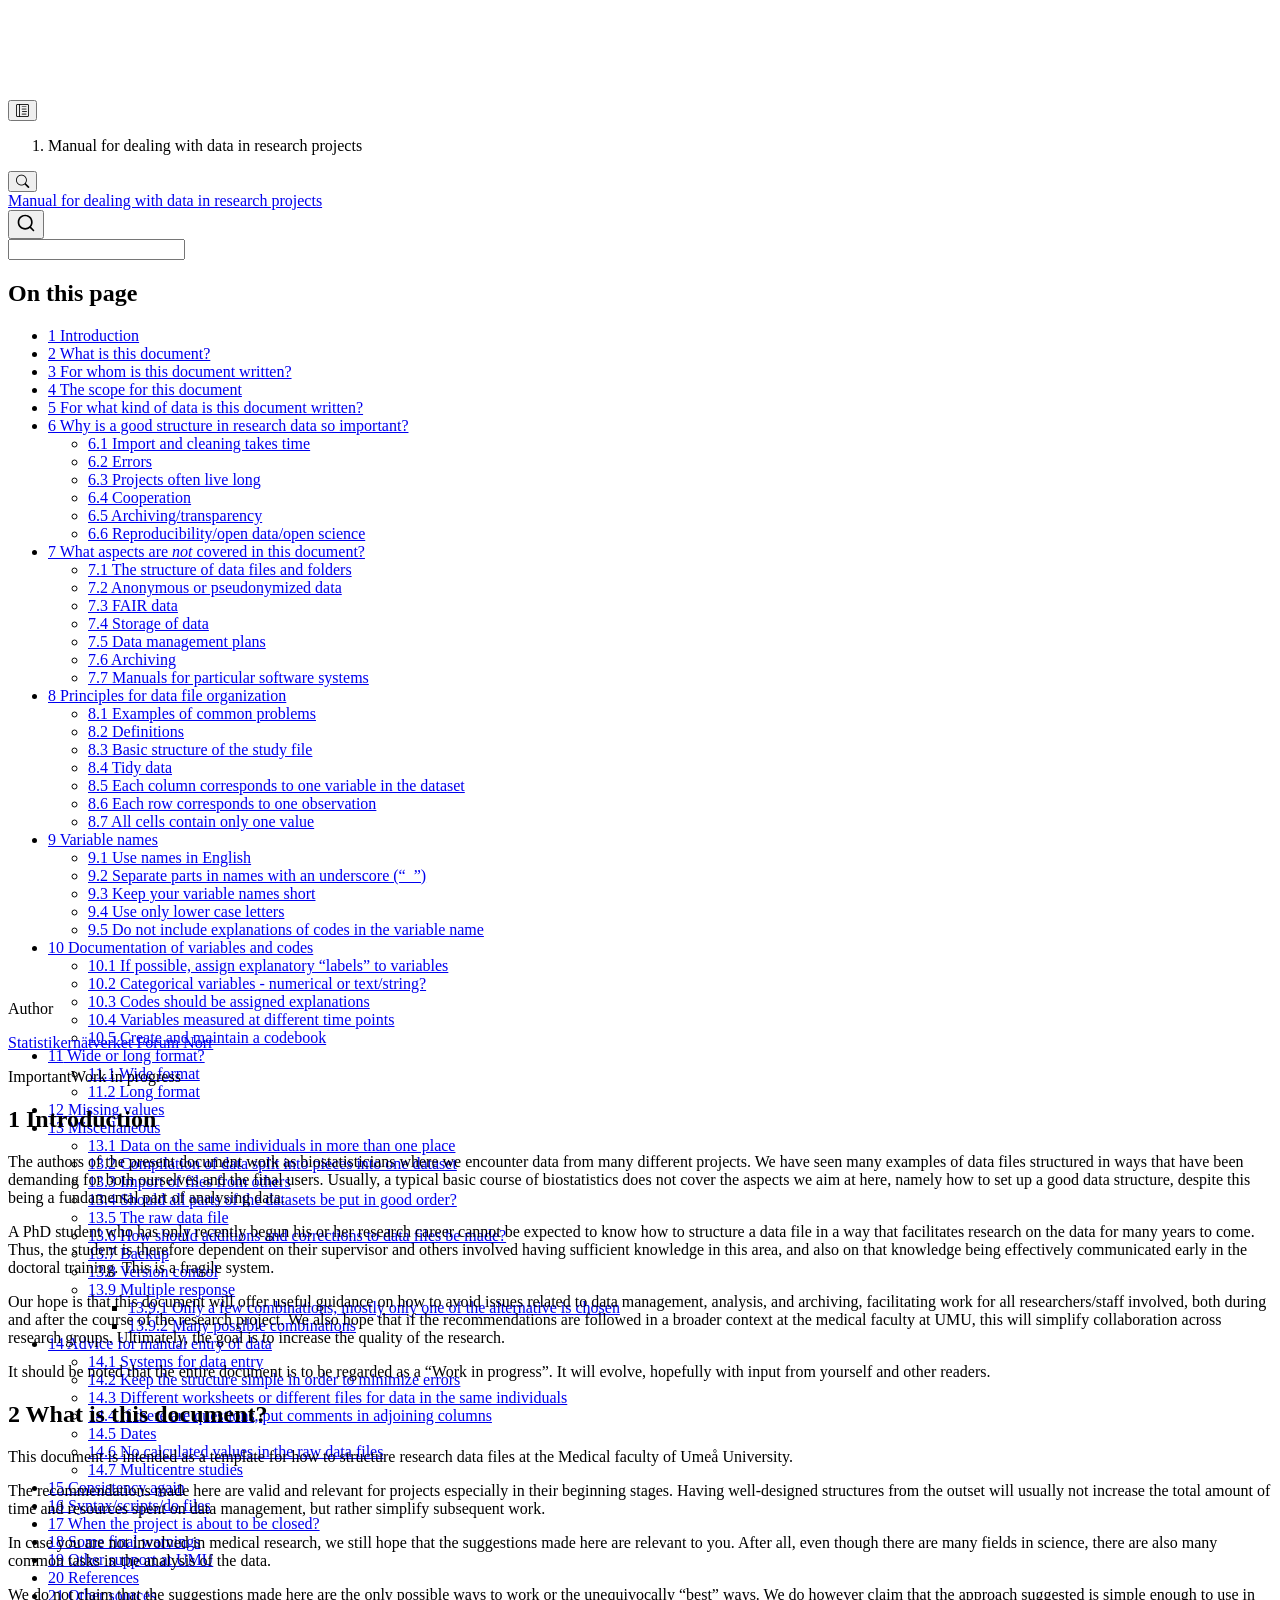
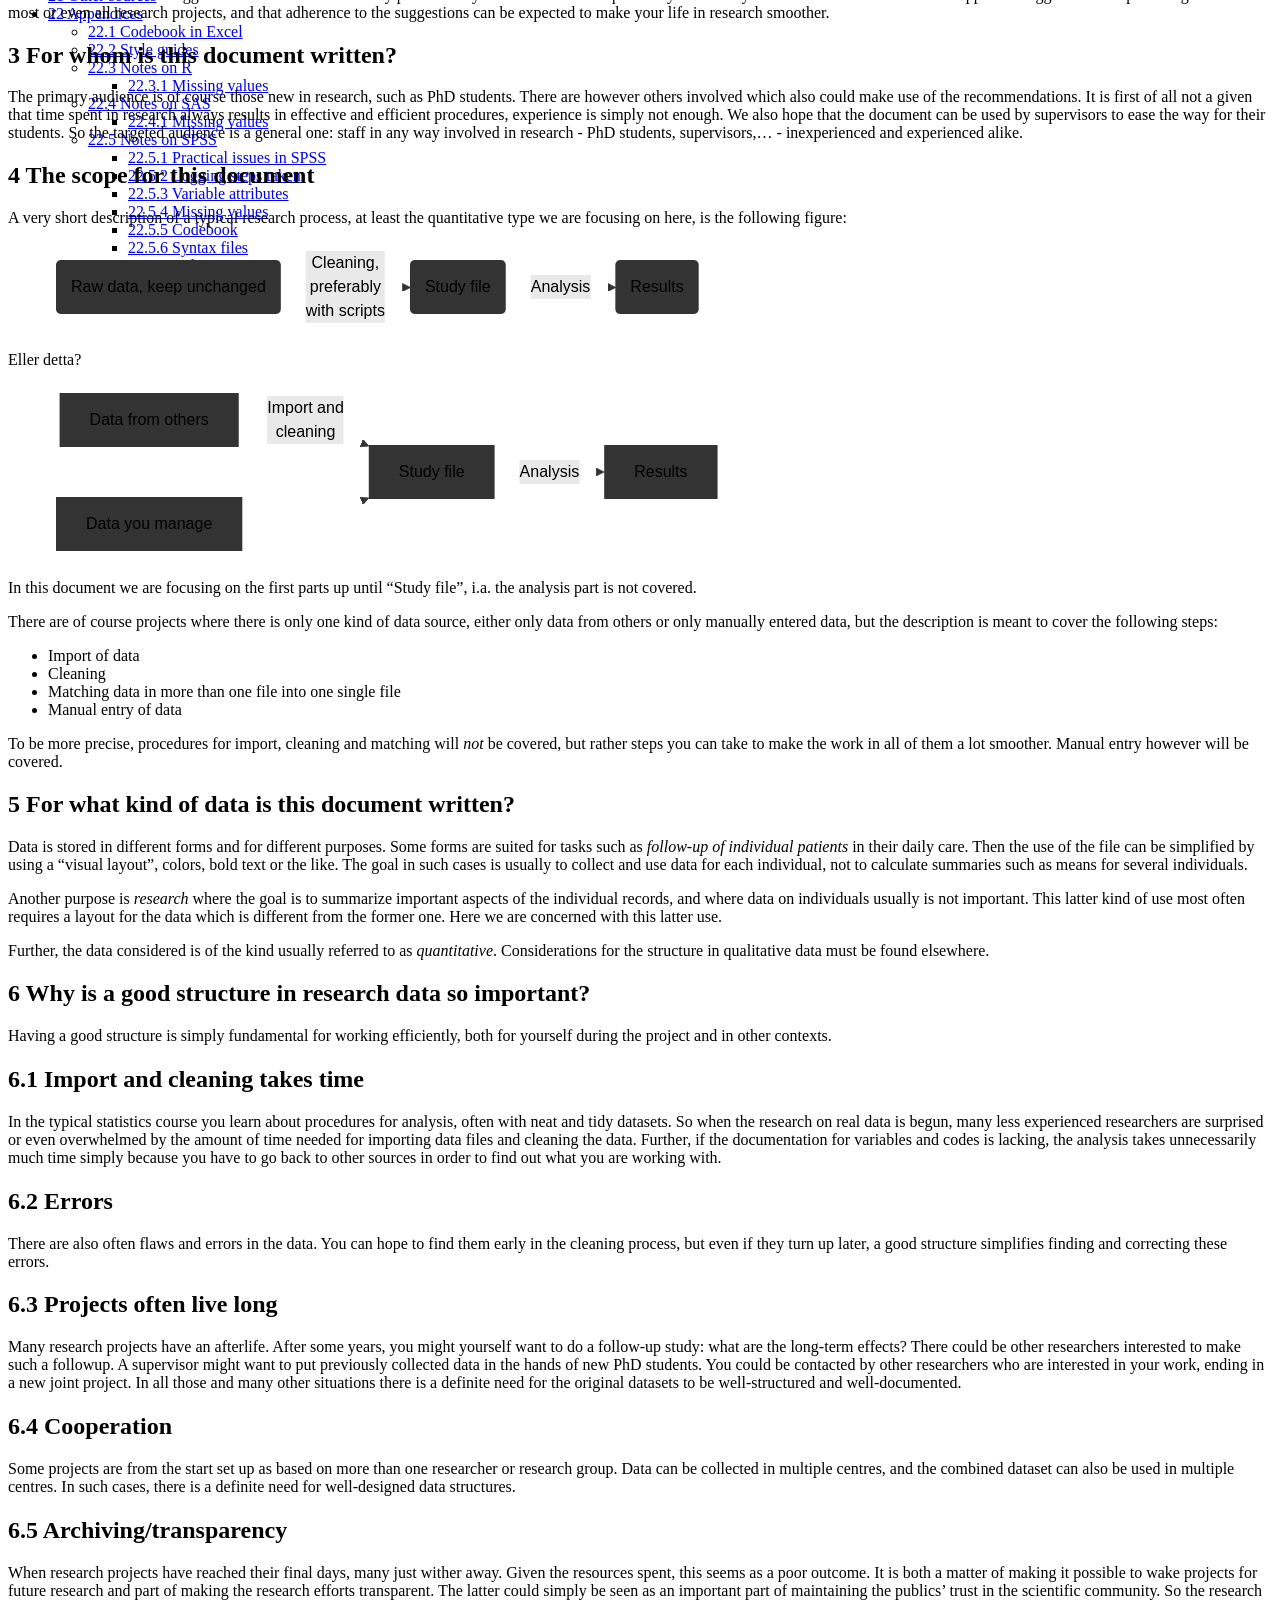
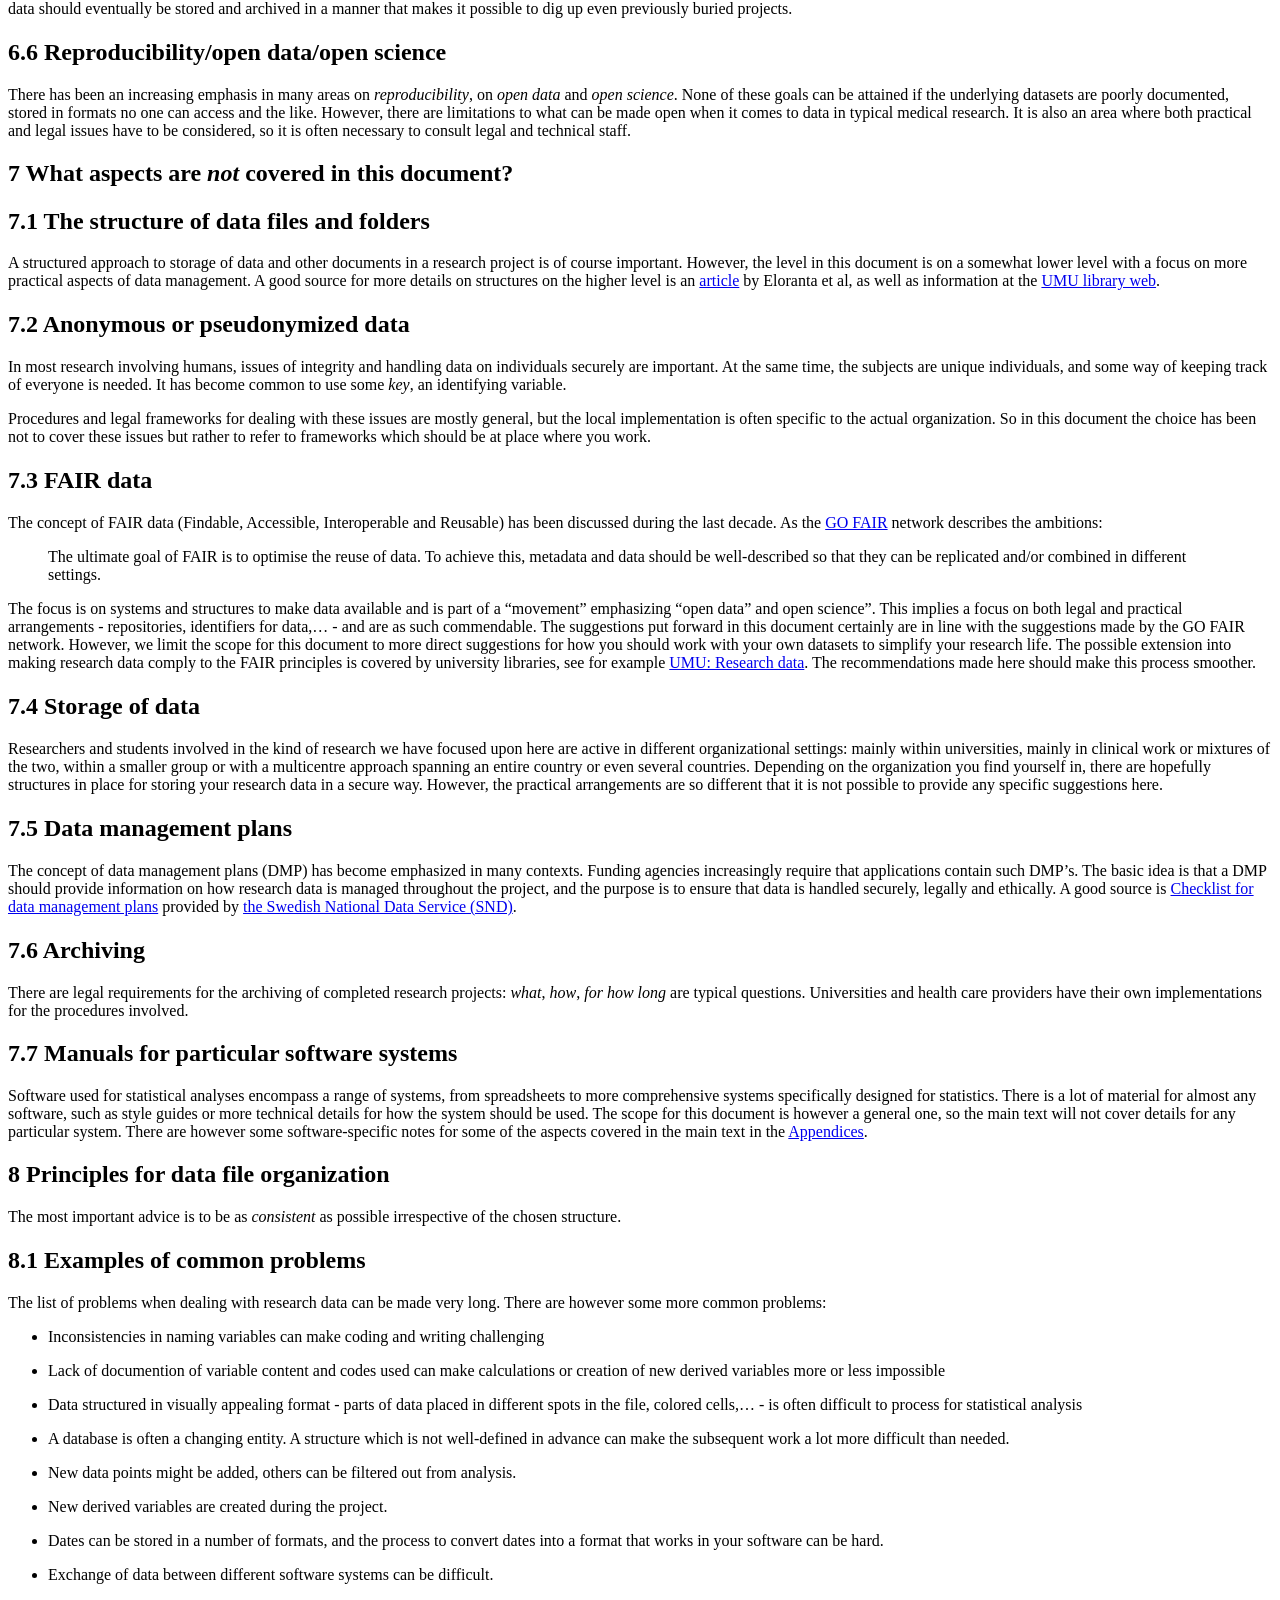
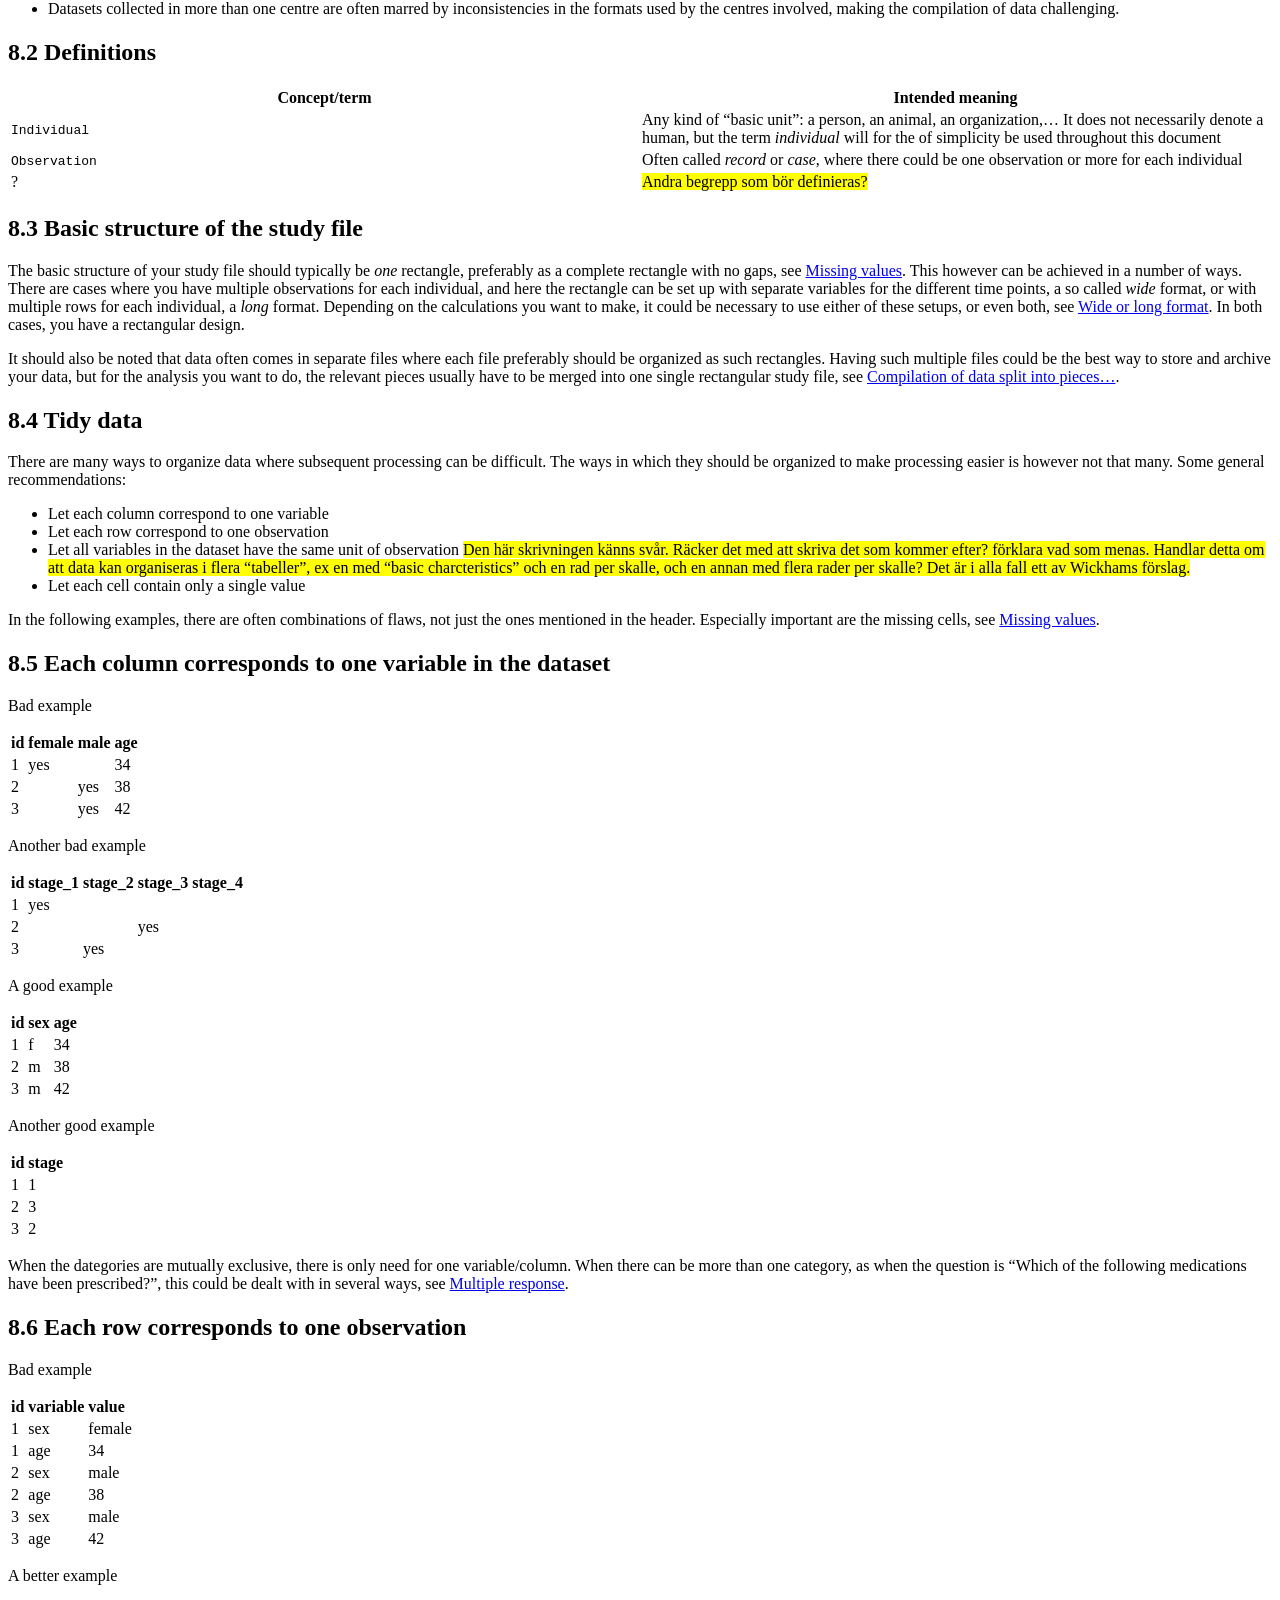
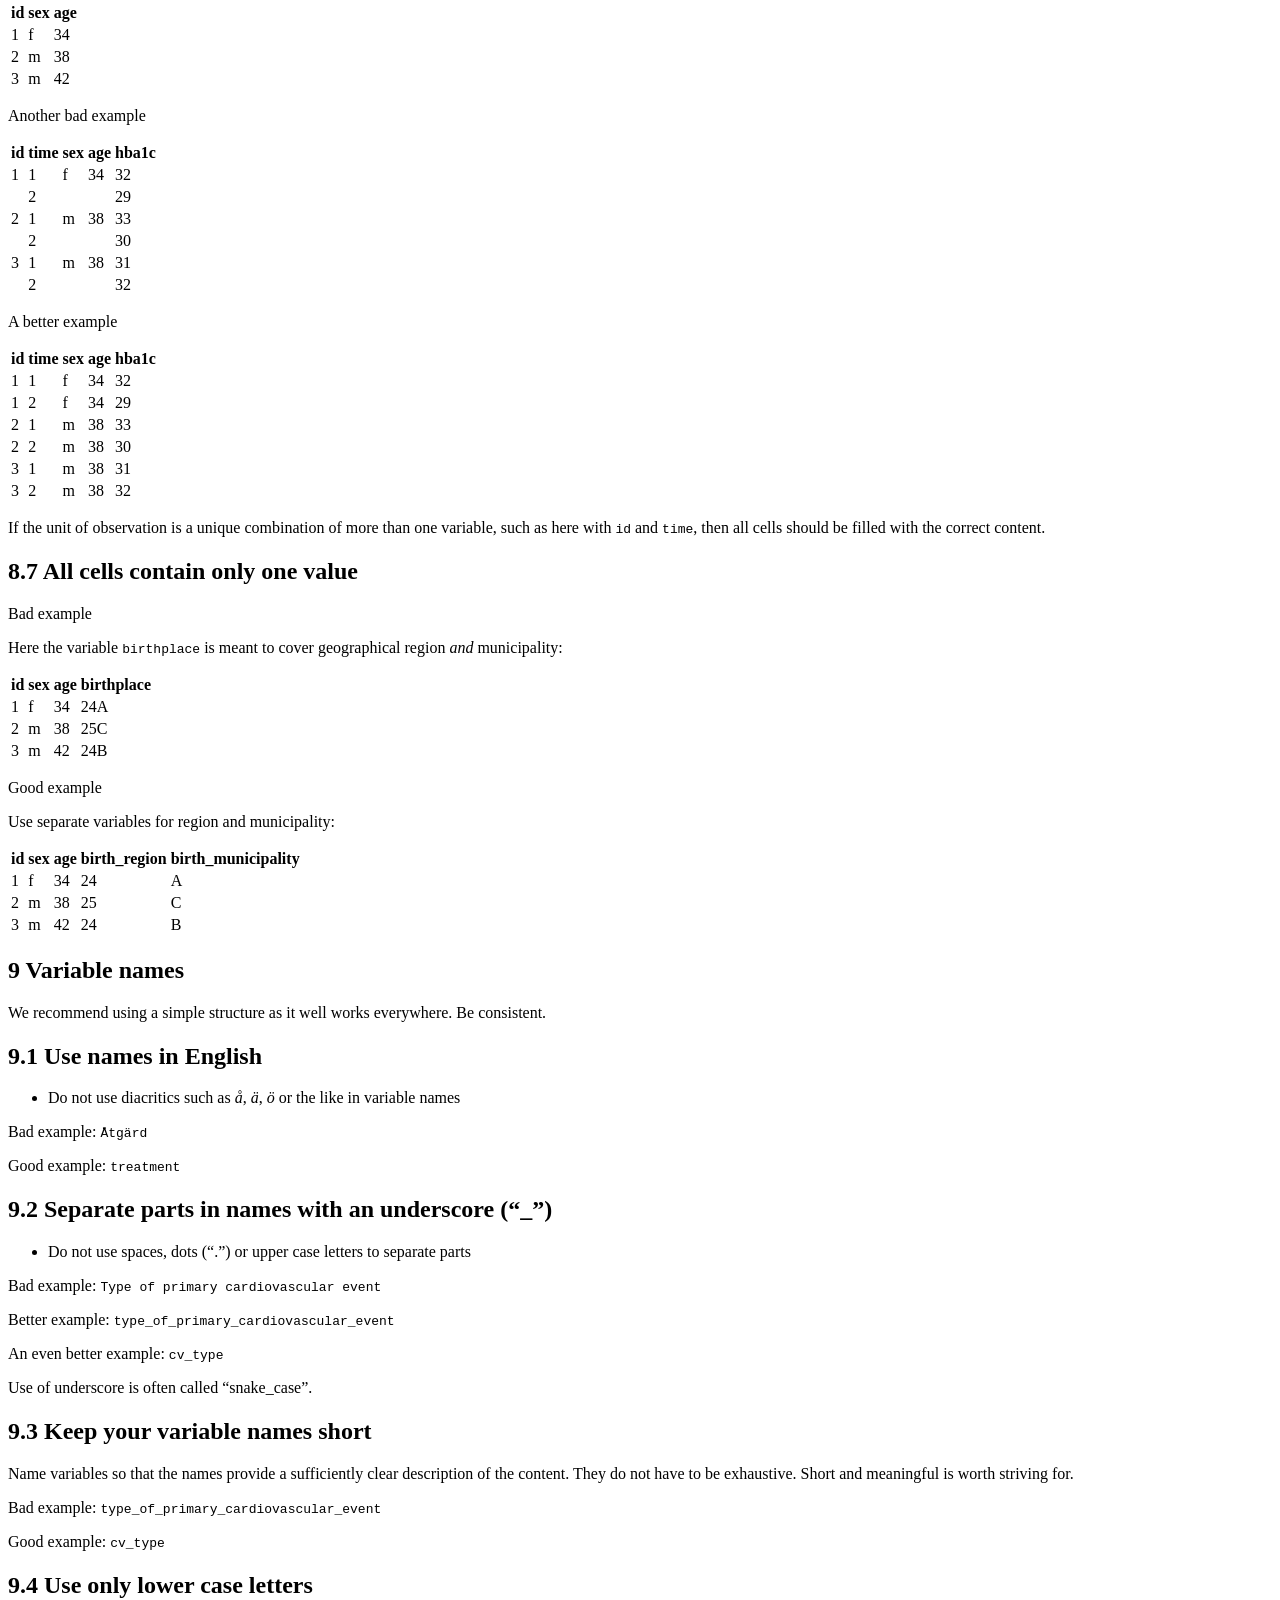
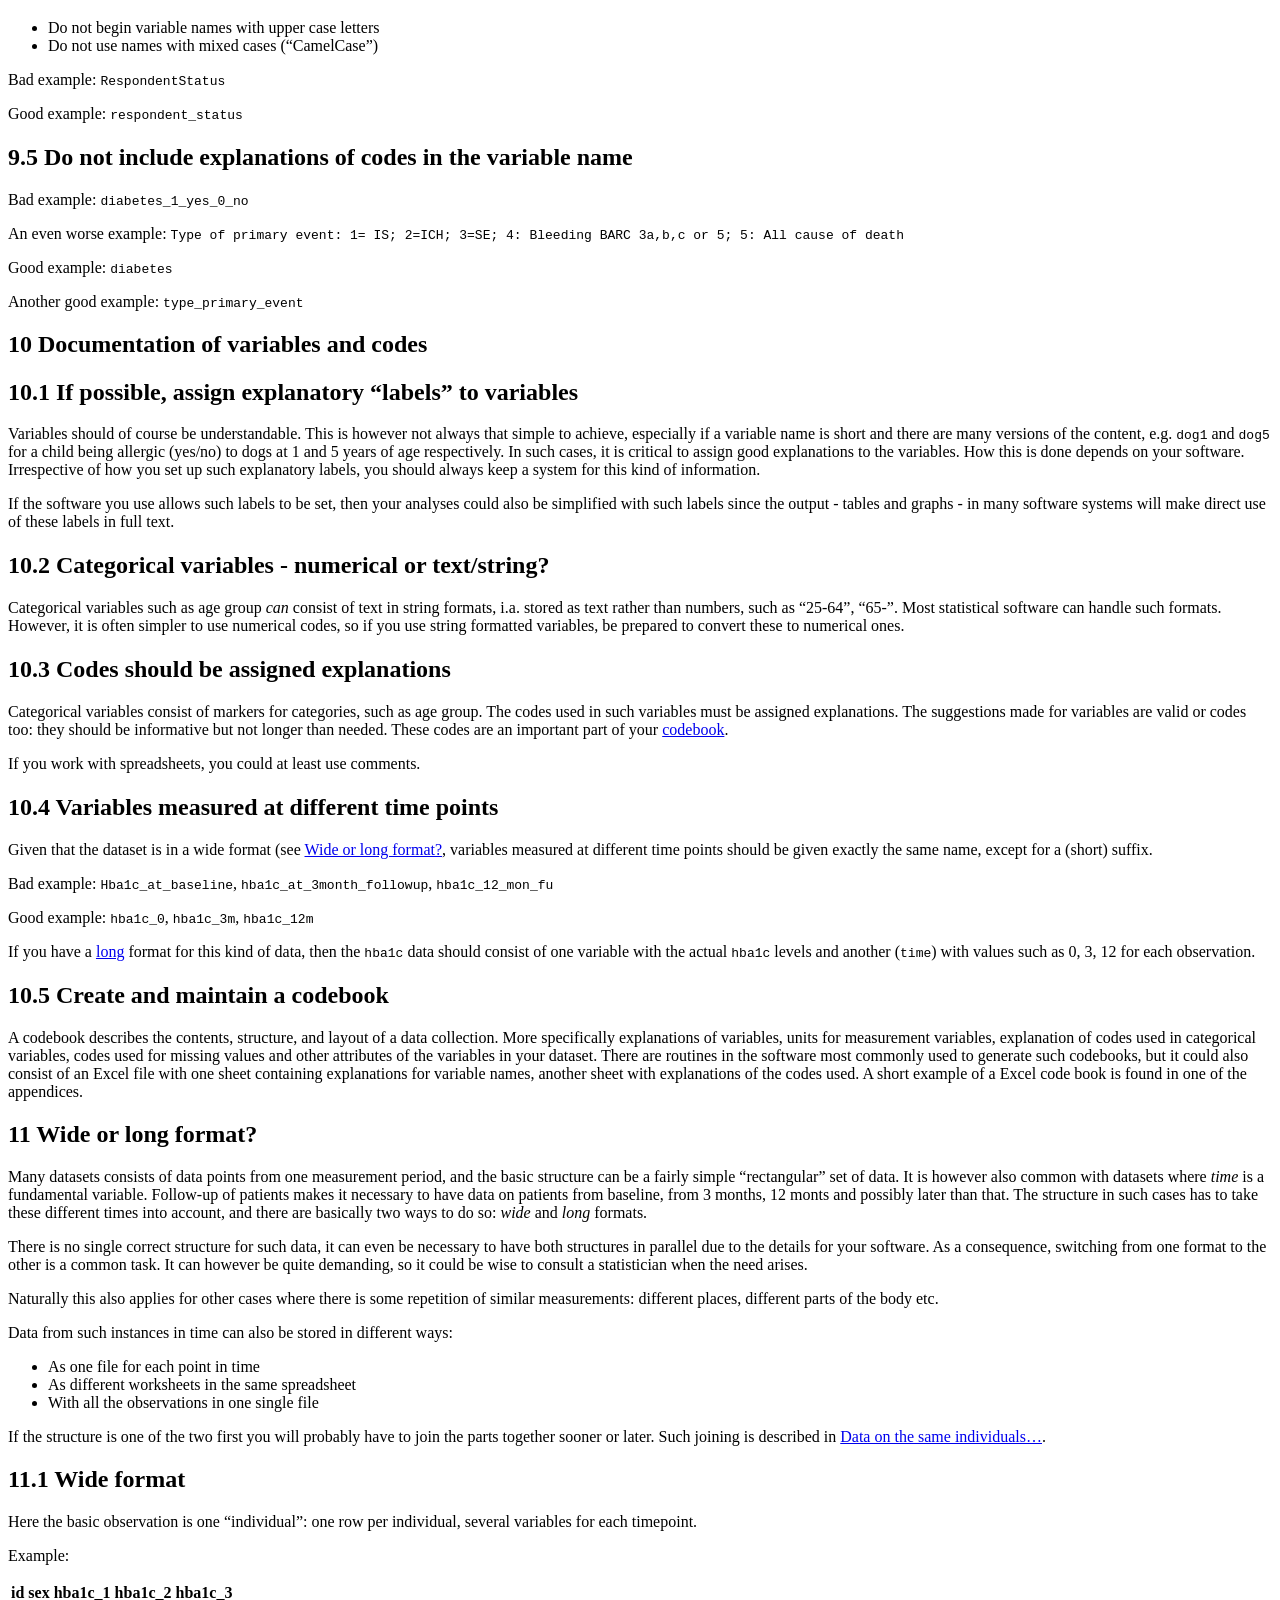
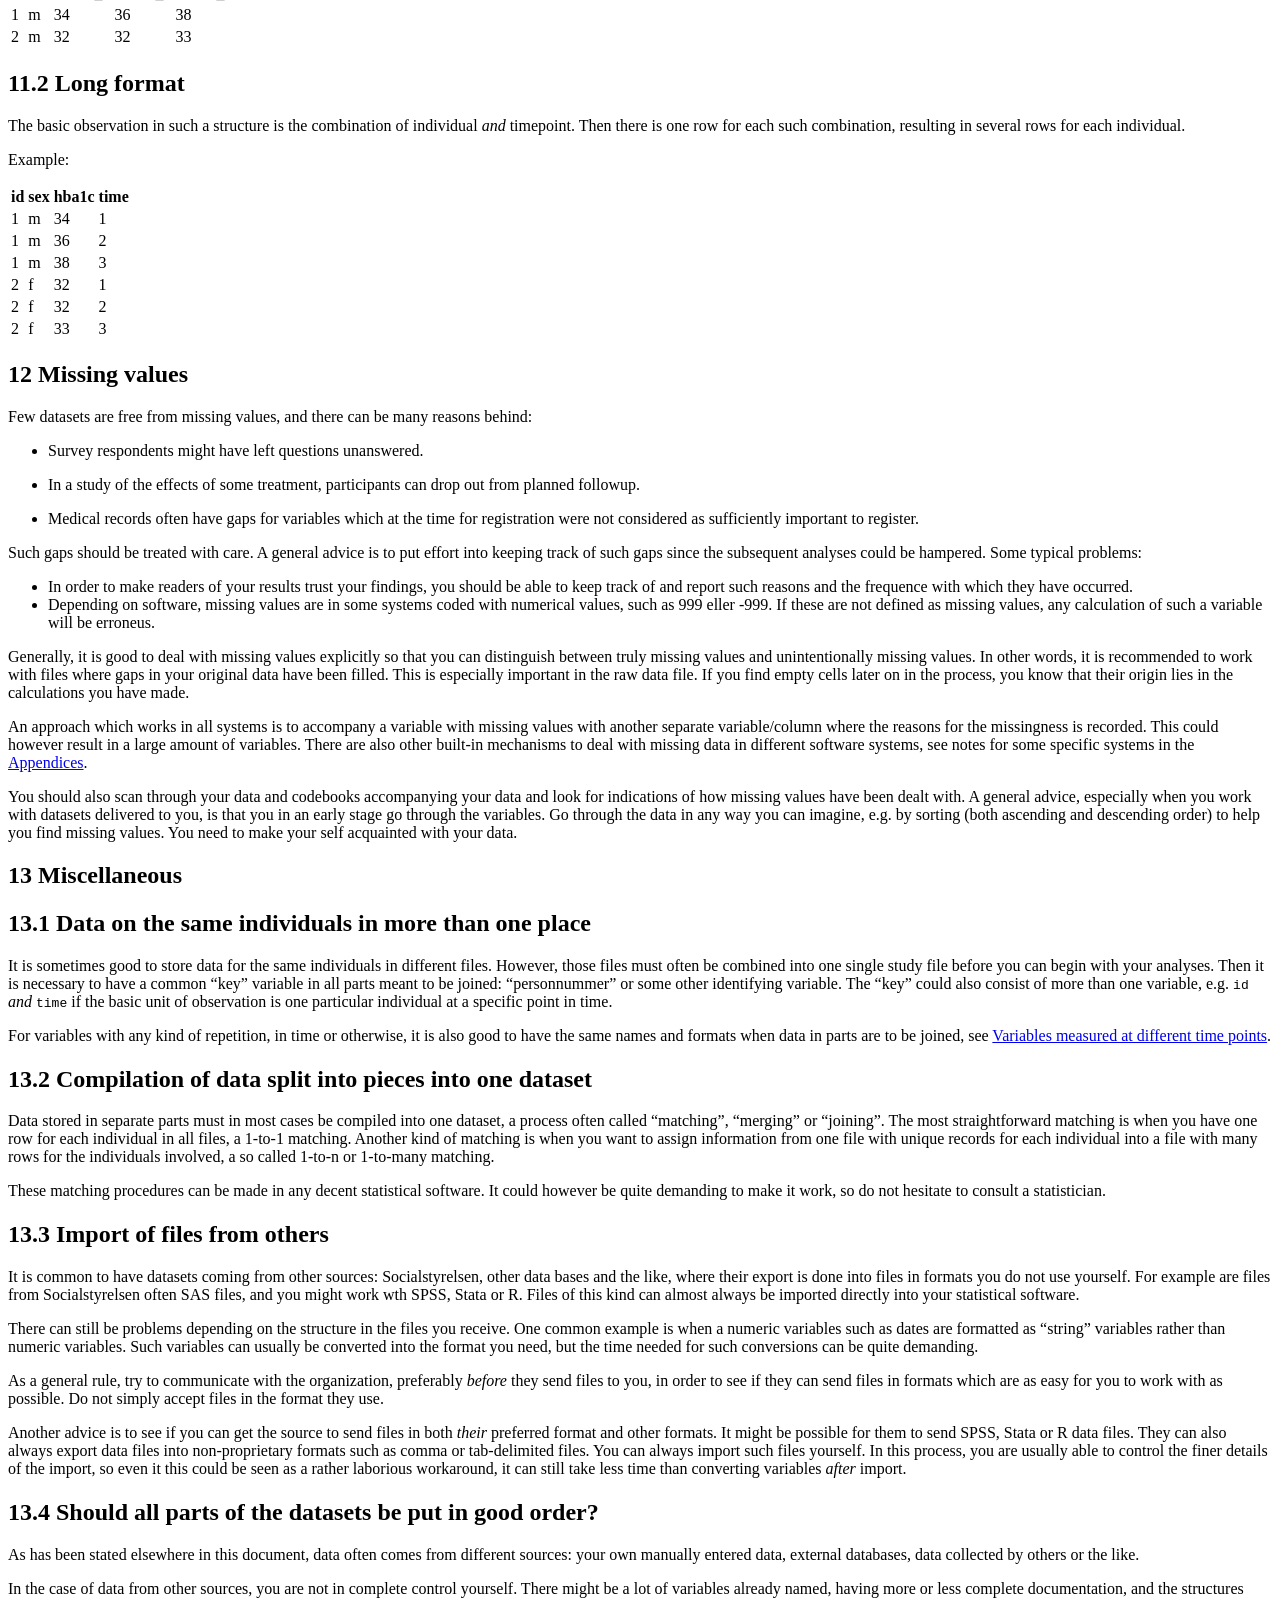
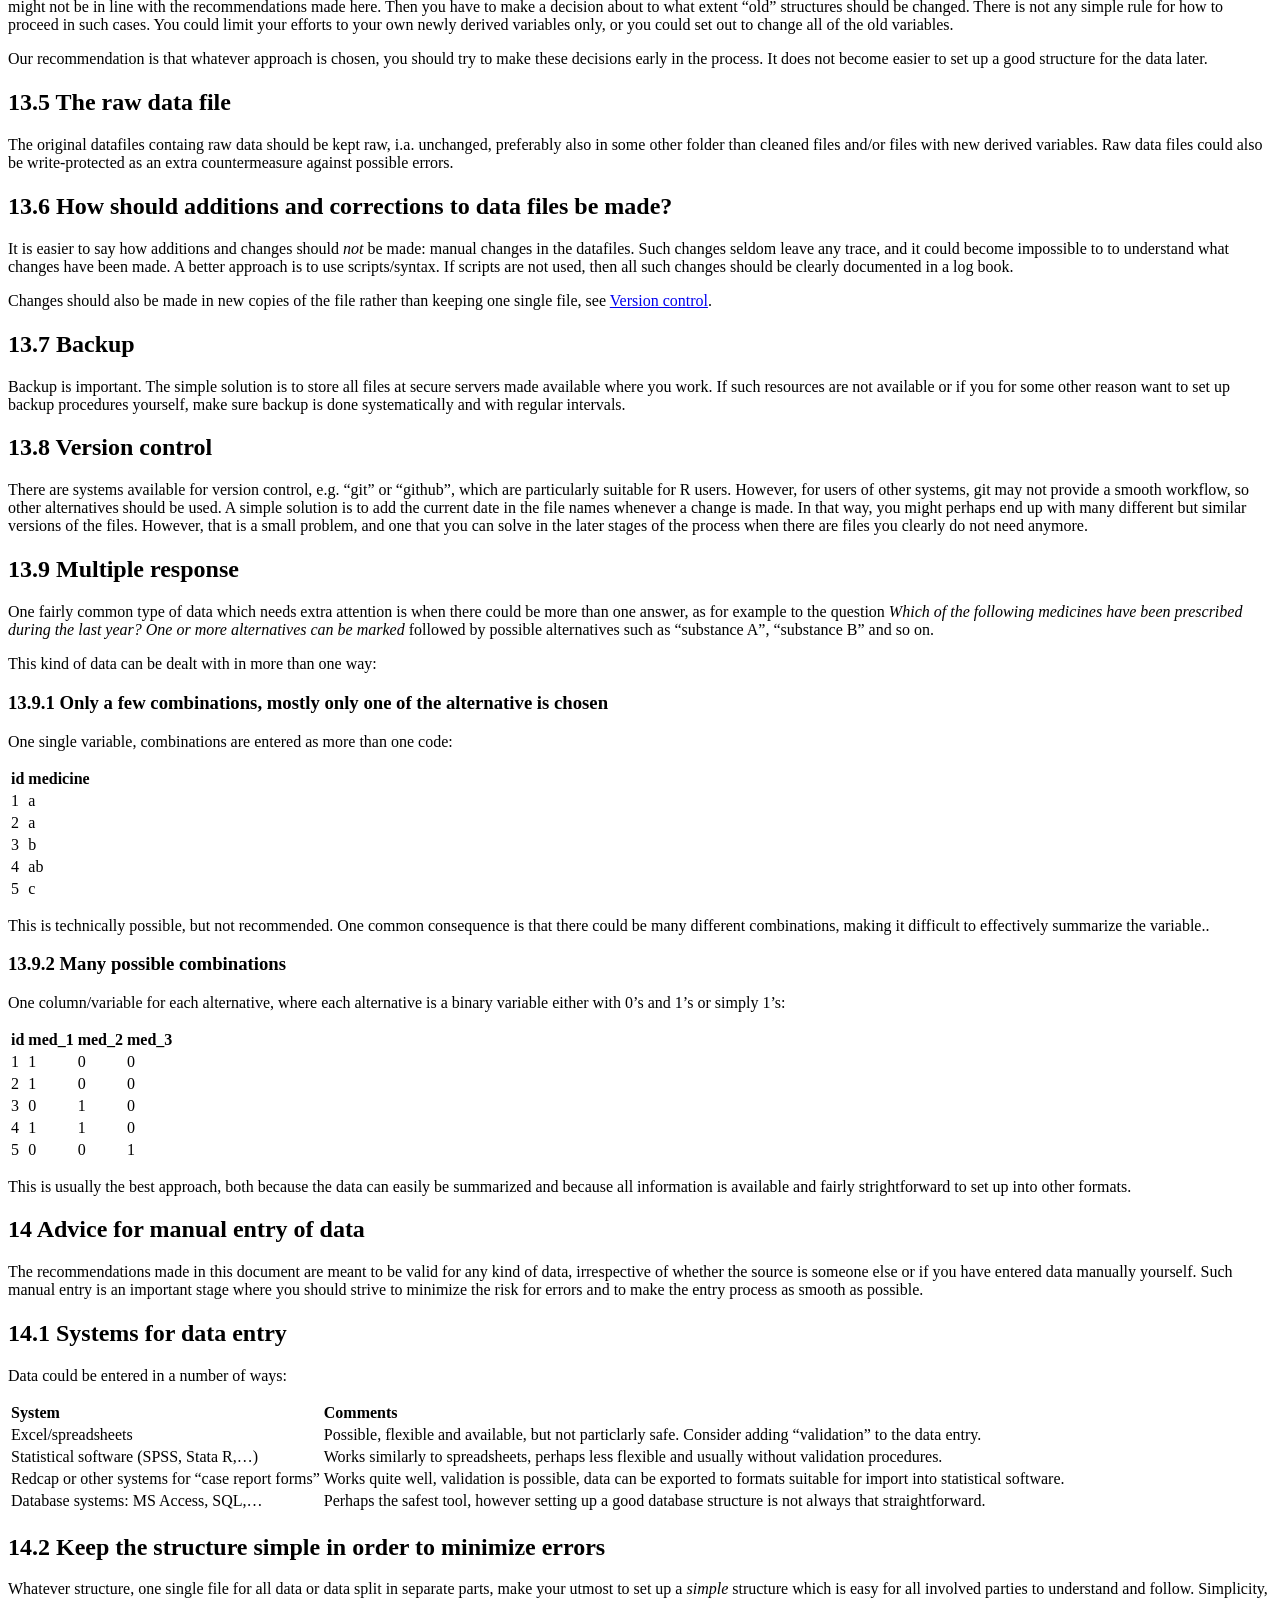
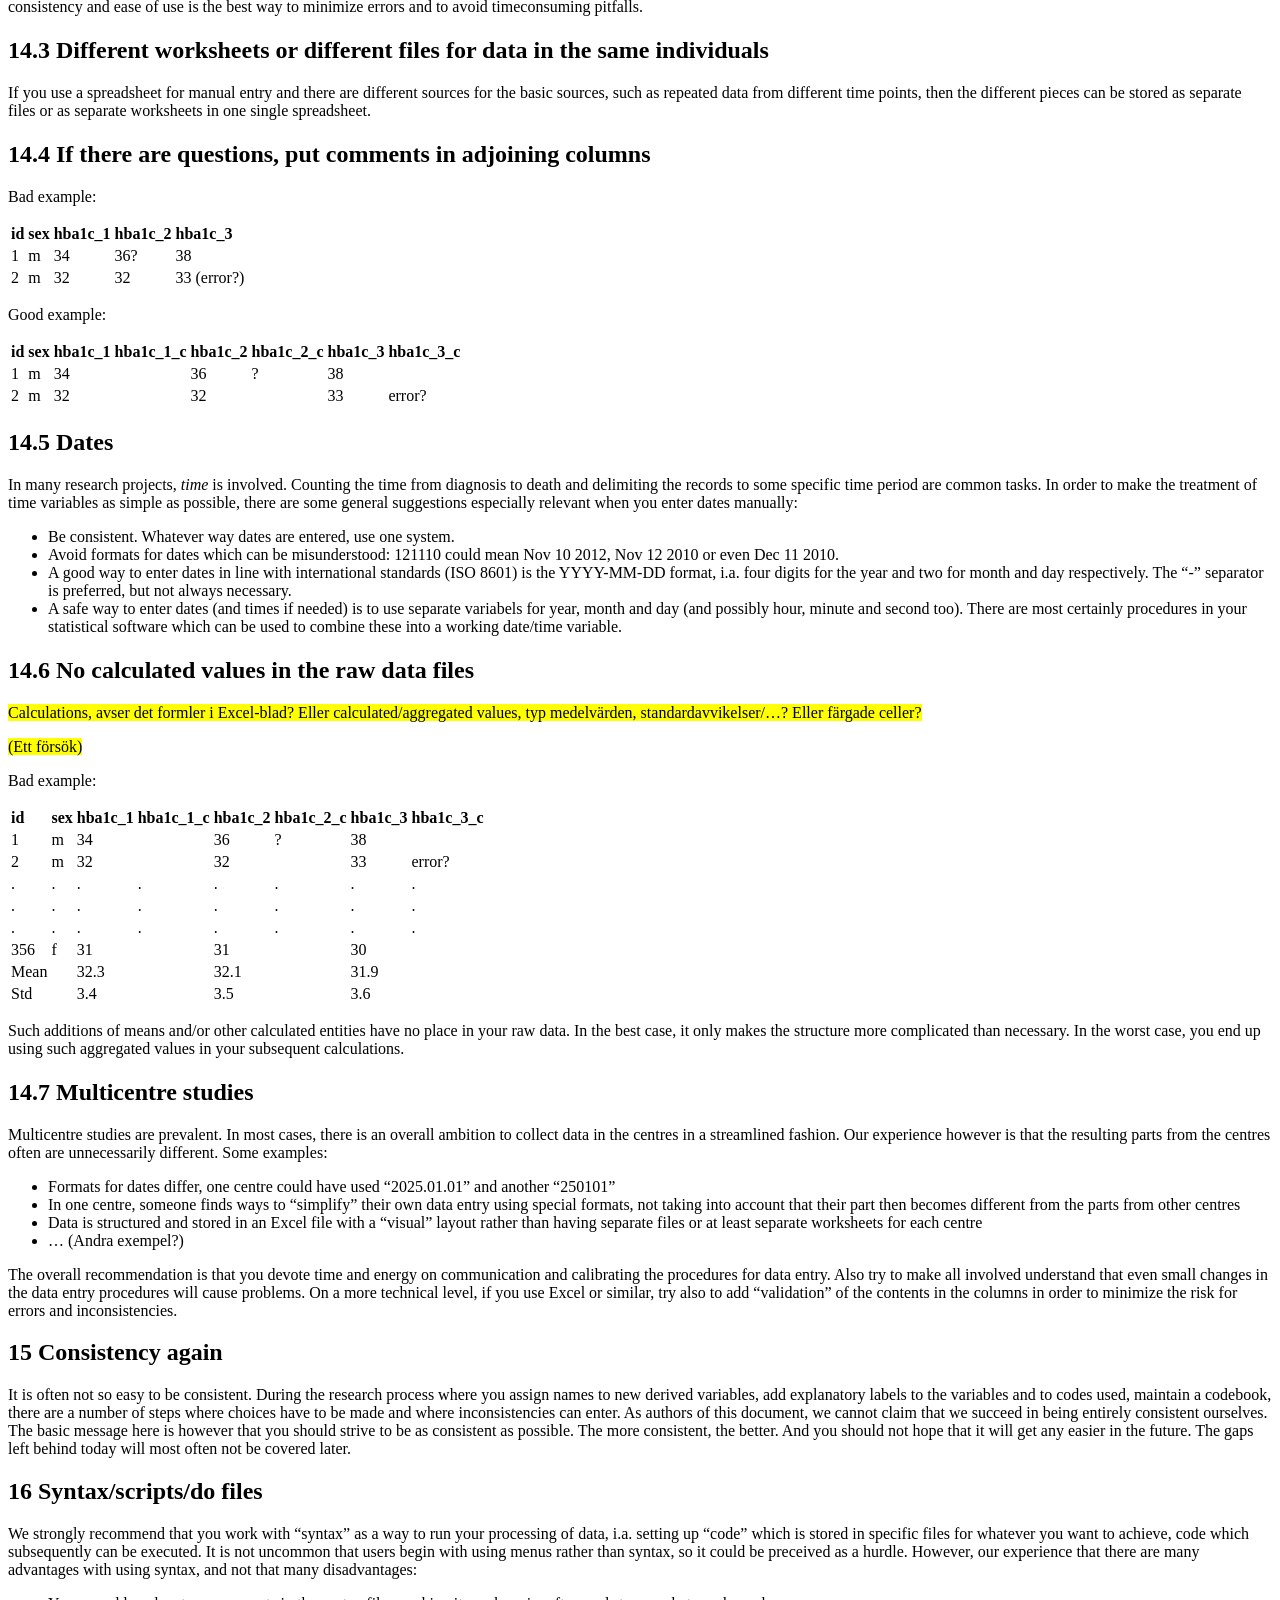
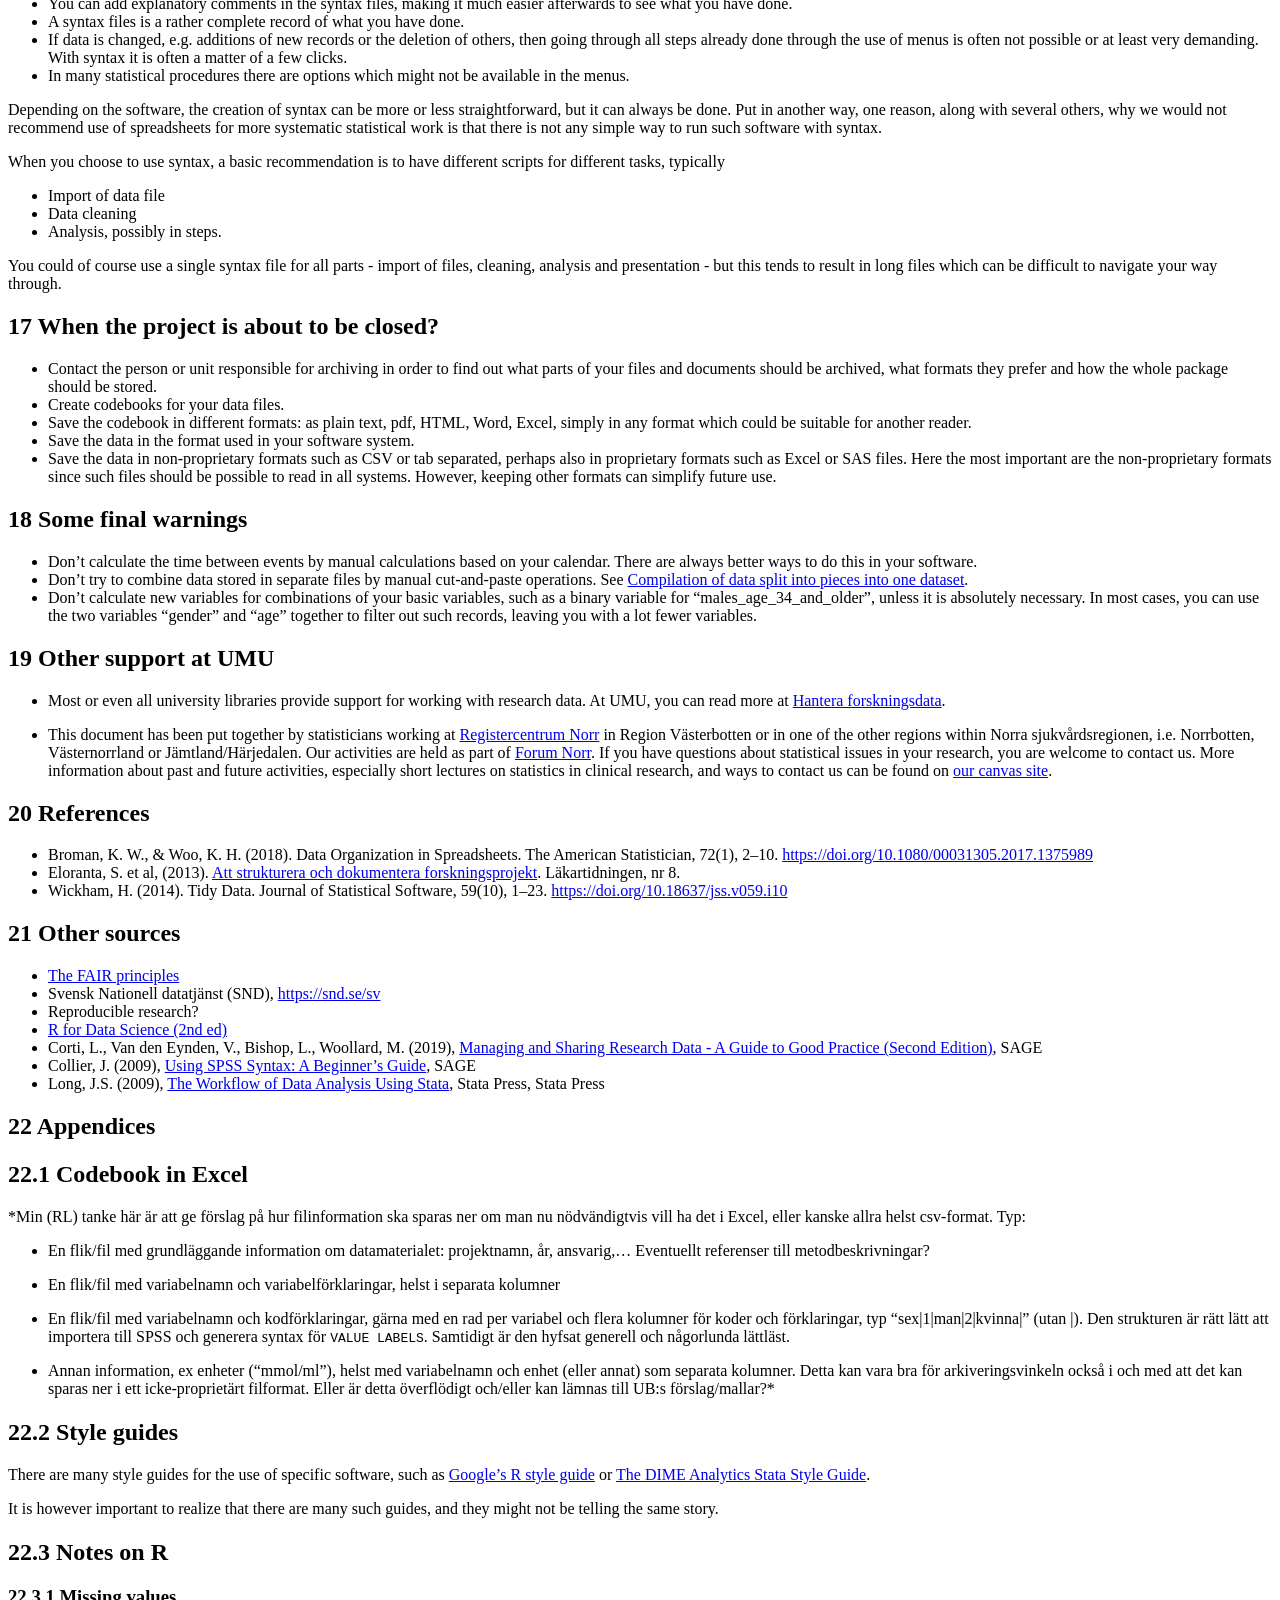
==== index.html @ 2a87130c "deploy: ebb00ec4e7f710f9507b7e1fd0a51b7c37325ebe" ====
<!DOCTYPE html>
<html xmlns="http://www.w3.org/1999/xhtml" lang="en" xml:lang="en"><head>

<meta charset="utf-8">
<meta name="generator" content="quarto-1.10.18">

<meta name="viewport" content="width=device-width, initial-scale=1.0, user-scalable=yes">

<meta name="author" content="Statistikernätverket Forum Norr">

<title>Manual for dealing with data in research projects</title>
<style>
/* Default styles provided by pandoc.
** See https://pandoc.org/MANUAL.html#variables-for-html for config info.
*/
span.smallcaps{font-variant: small-caps;}
div.columns{display: flex; gap: 1.5em;}
div.column{flex: auto;}
@media screen {
div.columns{gap: min(4vw, 1.5em);}
div.column{overflow-x: auto;}
}
div.hanging-indent{margin-left: 1.5em; text-indent: -1.5em;}
ul.task-list{list-style: none;}
ul.task-list li input[type="checkbox"] {
  width: 0.8em;
  margin: 0 0.8em 0.2em -1em; /* quarto-specific, see https://github.com/quarto-dev/quarto-cli/issues/4556 */ 
  vertical-align: middle;
}
</style>


<script src="site_libs/quarto-nav/quarto-nav.js"></script>
<script src="site_libs/quarto-nav/headroom.min.js"></script>
<script src="site_libs/clipboard/clipboard.min.js"></script>
<script src="site_libs/quarto-search/autocomplete.umd.js"></script>
<script src="site_libs/quarto-search/fuse.min.js"></script>
<script src="site_libs/quarto-search/quarto-search.js"></script>
<meta name="quarto:offset" content="./">
<script src="site_libs/quarto-html/quarto.js" type="module"></script>
<script src="site_libs/quarto-html/tabsets/tabsets.js" type="module"></script>
<script src="site_libs/quarto-html/popper.min.js"></script>
<script src="site_libs/quarto-html/tippy.umd.min.js"></script>
<script src="site_libs/quarto-html/anchor.min.js"></script>
<link href="site_libs/quarto-html/tippy.css" rel="stylesheet">
<link href="site_libs/quarto-html/quarto-syntax-highlighting-64a204ab8560d761af7679ceaba22944.css" rel="stylesheet" id="quarto-text-highlighting-styles">
<script src="site_libs/bootstrap/bootstrap.min.js"></script>
<link href="site_libs/bootstrap/bootstrap-icons.css" rel="stylesheet">
<link href="site_libs/bootstrap/bootstrap-3e9b1289f5f353c49b617ce48ad2bc38.min.css" rel="stylesheet" append-hash="true" id="quarto-bootstrap" data-mode="light">
<script id="quarto-search-options" type="application/json">{
  "location": "sidebar",
  "copy-button": false,
  "collapse-after": 3,
  "panel-placement": "start",
  "type": "textbox",
  "limit": 50,
  "keyboard-shortcut": [
    "f",
    "/",
    "s"
  ],
  "show-item-context": false,
  "language": {
    "search-no-results-text": "No results",
    "search-matching-documents-text": "matching documents",
    "search-copy-link-title": "Copy link to search",
    "search-hide-matches-text": "Hide additional matches",
    "search-more-match-text": "more match in this document",
    "search-more-matches-text": "more matches in this document",
    "search-clear-button-title": "Clear",
    "search-text-placeholder": "",
    "search-detached-cancel-button-title": "Cancel",
    "search-submit-button-title": "Submit",
    "search-label": "Search"
  }
}</script>
<script src="site_libs/quarto-diagram/mermaid.min.js"></script>
<script src="site_libs/quarto-diagram/mermaid-init.js"></script>
<link href="site_libs/quarto-diagram/mermaid.css" rel="stylesheet">


</head>

<body class="nav-sidebar floating quarto-light">

<div id="quarto-search-results"></div>
  <header id="quarto-header" class="headroom fixed-top">
  <nav class="quarto-secondary-nav">
    <div class="container-fluid d-flex">
      <button type="button" class="quarto-btn-toggle btn" data-bs-toggle="collapse" role="button" data-bs-target=".quarto-sidebar-collapse-item" aria-controls="quarto-sidebar" aria-expanded="false" aria-label="Toggle sidebar navigation" onclick="if (window.quartoToggleHeadroom) { window.quartoToggleHeadroom(); }">
        <i class="bi bi-layout-text-sidebar-reverse"></i>
      </button>
        <nav class="quarto-page-breadcrumbs" aria-label="breadcrumb"><ol class="breadcrumb"><li class="breadcrumb-item">
      Manual for dealing with data in research projects
      </li></ol></nav>
        <a class="flex-grow-1" role="navigation" data-bs-toggle="collapse" data-bs-target=".quarto-sidebar-collapse-item" aria-controls="quarto-sidebar" aria-expanded="false" aria-label="Toggle sidebar navigation" onclick="if (window.quartoToggleHeadroom) { window.quartoToggleHeadroom(); }">      
        </a>
      <button type="button" class="btn quarto-search-button" aria-label="Search" onclick="window.quartoOpenSearch();">
        <i class="bi bi-search"></i>
      </button>
    </div>
  </nav>
</header>
<!-- content -->
<div id="quarto-content" class="quarto-container page-columns page-rows-contents page-layout-article">
<!-- sidebar -->
  <nav id="quarto-sidebar" class="sidebar collapse collapse-horizontal quarto-sidebar-collapse-item sidebar-navigation floating overflow-auto">
    <div class="pt-lg-2 mt-2 text-left sidebar-header">
    <div class="sidebar-title mb-0 py-0">
      <a href="./">Manual for dealing with data in research projects</a> 
    </div>
      </div>
        <div class="mt-2 flex-shrink-0 align-items-center">
        <div class="sidebar-search">
        <div id="quarto-search" class="" title="Search"></div>
        </div>
        </div>
    <nav id="TOC" role="doc-toc" class="toc-active">
    <h2 id="toc-title">On this page</h2>
   
  <ul>
  <li><a href="#introduction" id="toc-introduction" class="nav-link active" data-scroll-target="#introduction"><span class="header-section-number">1</span> Introduction</a></li>
  <li><a href="#what-is-this-document" id="toc-what-is-this-document" class="nav-link" data-scroll-target="#what-is-this-document"><span class="header-section-number">2</span> What is this document?</a></li>
  <li><a href="#for-whom-is-this-document-written" id="toc-for-whom-is-this-document-written" class="nav-link" data-scroll-target="#for-whom-is-this-document-written"><span class="header-section-number">3</span> For whom is this document written?</a></li>
  <li><a href="#the-scope-for-this-document" id="toc-the-scope-for-this-document" class="nav-link" data-scroll-target="#the-scope-for-this-document"><span class="header-section-number">4</span> The scope for this document</a></li>
  <li><a href="#for-what-kind-of-data-is-this-document-written" id="toc-for-what-kind-of-data-is-this-document-written" class="nav-link" data-scroll-target="#for-what-kind-of-data-is-this-document-written"><span class="header-section-number">5</span> For what kind of data is this document written?</a></li>
  <li><a href="#why-is-a-good-structure-in-research-data-so-important" id="toc-why-is-a-good-structure-in-research-data-so-important" class="nav-link" data-scroll-target="#why-is-a-good-structure-in-research-data-so-important"><span class="header-section-number">6</span> Why is a good structure in research data so important?</a>
  <ul class="collapse">
  <li><a href="#import-and-cleaning-takes-time" id="toc-import-and-cleaning-takes-time" class="nav-link" data-scroll-target="#import-and-cleaning-takes-time"><span class="header-section-number">6.1</span> Import and cleaning takes time</a></li>
  <li><a href="#errors" id="toc-errors" class="nav-link" data-scroll-target="#errors"><span class="header-section-number">6.2</span> Errors</a></li>
  <li><a href="#projects-often-live-long" id="toc-projects-often-live-long" class="nav-link" data-scroll-target="#projects-often-live-long"><span class="header-section-number">6.3</span> Projects often live long</a></li>
  <li><a href="#cooperation" id="toc-cooperation" class="nav-link" data-scroll-target="#cooperation"><span class="header-section-number">6.4</span> Cooperation</a></li>
  <li><a href="#archivingtransparency" id="toc-archivingtransparency" class="nav-link" data-scroll-target="#archivingtransparency"><span class="header-section-number">6.5</span> Archiving/transparency</a></li>
  <li><a href="#reproducibilityopen-dataopen-science" id="toc-reproducibilityopen-dataopen-science" class="nav-link" data-scroll-target="#reproducibilityopen-dataopen-science"><span class="header-section-number">6.6</span> Reproducibility/open data/open science</a></li>
  </ul></li>
  <li><a href="#what-aspects-are-not-covered-in-this-document" id="toc-what-aspects-are-not-covered-in-this-document" class="nav-link" data-scroll-target="#what-aspects-are-not-covered-in-this-document"><span class="header-section-number">7</span> What aspects are <em>not</em> covered in this document?</a>
  <ul class="collapse">
  <li><a href="#the-structure-of-data-files-and-folders" id="toc-the-structure-of-data-files-and-folders" class="nav-link" data-scroll-target="#the-structure-of-data-files-and-folders"><span class="header-section-number">7.1</span> The structure of data files and folders</a></li>
  <li><a href="#anonymous-or-pseudonymized-data" id="toc-anonymous-or-pseudonymized-data" class="nav-link" data-scroll-target="#anonymous-or-pseudonymized-data"><span class="header-section-number">7.2</span> Anonymous or pseudonymized data</a></li>
  <li><a href="#fair-data" id="toc-fair-data" class="nav-link" data-scroll-target="#fair-data"><span class="header-section-number">7.3</span> FAIR data</a></li>
  <li><a href="#storage-of-data" id="toc-storage-of-data" class="nav-link" data-scroll-target="#storage-of-data"><span class="header-section-number">7.4</span> Storage of data</a></li>
  <li><a href="#data-management-plans" id="toc-data-management-plans" class="nav-link" data-scroll-target="#data-management-plans"><span class="header-section-number">7.5</span> Data management plans</a></li>
  <li><a href="#archiving" id="toc-archiving" class="nav-link" data-scroll-target="#archiving"><span class="header-section-number">7.6</span> Archiving</a></li>
  <li><a href="#manuals-for-particular-software-systems" id="toc-manuals-for-particular-software-systems" class="nav-link" data-scroll-target="#manuals-for-particular-software-systems"><span class="header-section-number">7.7</span> Manuals for particular software systems</a></li>
  </ul></li>
  <li><a href="#principles-for-data-file-organization" id="toc-principles-for-data-file-organization" class="nav-link" data-scroll-target="#principles-for-data-file-organization"><span class="header-section-number">8</span> Principles for data file organization</a>
  <ul class="collapse">
  <li><a href="#examples-of-common-problems" id="toc-examples-of-common-problems" class="nav-link" data-scroll-target="#examples-of-common-problems"><span class="header-section-number">8.1</span> Examples of common problems</a></li>
  <li><a href="#definitions" id="toc-definitions" class="nav-link" data-scroll-target="#definitions"><span class="header-section-number">8.2</span> Definitions</a></li>
  <li><a href="#basic-structure-of-the-study-file" id="toc-basic-structure-of-the-study-file" class="nav-link" data-scroll-target="#basic-structure-of-the-study-file"><span class="header-section-number">8.3</span> Basic structure of the study file</a></li>
  <li><a href="#tidy-data" id="toc-tidy-data" class="nav-link" data-scroll-target="#tidy-data"><span class="header-section-number">8.4</span> Tidy data</a></li>
  <li><a href="#each-column-corresponds-to-one-variable-in-the-dataset" id="toc-each-column-corresponds-to-one-variable-in-the-dataset" class="nav-link" data-scroll-target="#each-column-corresponds-to-one-variable-in-the-dataset"><span class="header-section-number">8.5</span> Each column corresponds to one variable in the dataset</a></li>
  <li><a href="#each-row-corresponds-to-one-observation" id="toc-each-row-corresponds-to-one-observation" class="nav-link" data-scroll-target="#each-row-corresponds-to-one-observation"><span class="header-section-number">8.6</span> Each row corresponds to one observation</a></li>
  <li><a href="#all-cells-contain-only-one-value" id="toc-all-cells-contain-only-one-value" class="nav-link" data-scroll-target="#all-cells-contain-only-one-value"><span class="header-section-number">8.7</span> All cells contain only one value</a></li>
  </ul></li>
  <li><a href="#variable-names" id="toc-variable-names" class="nav-link" data-scroll-target="#variable-names"><span class="header-section-number">9</span> Variable names</a>
  <ul class="collapse">
  <li><a href="#use-names-in-english" id="toc-use-names-in-english" class="nav-link" data-scroll-target="#use-names-in-english"><span class="header-section-number">9.1</span> Use names in English</a></li>
  <li><a href="#separate-parts-in-names-with-an-underscore-_" id="toc-separate-parts-in-names-with-an-underscore-_" class="nav-link" data-scroll-target="#separate-parts-in-names-with-an-underscore-_"><span class="header-section-number">9.2</span> Separate parts in names with an underscore (“_”)</a></li>
  <li><a href="#keep-your-variable-names-short" id="toc-keep-your-variable-names-short" class="nav-link" data-scroll-target="#keep-your-variable-names-short"><span class="header-section-number">9.3</span> Keep your variable names short</a></li>
  <li><a href="#use-only-lower-case-letters" id="toc-use-only-lower-case-letters" class="nav-link" data-scroll-target="#use-only-lower-case-letters"><span class="header-section-number">9.4</span> Use only lower case letters</a></li>
  <li><a href="#do-not-include-explanations-of-codes-in-the-variable-name" id="toc-do-not-include-explanations-of-codes-in-the-variable-name" class="nav-link" data-scroll-target="#do-not-include-explanations-of-codes-in-the-variable-name"><span class="header-section-number">9.5</span> Do not include explanations of codes in the variable name</a></li>
  </ul></li>
  <li><a href="#documentation-of-variables-and-codes" id="toc-documentation-of-variables-and-codes" class="nav-link" data-scroll-target="#documentation-of-variables-and-codes"><span class="header-section-number">10</span> Documentation of variables and codes</a>
  <ul class="collapse">
  <li><a href="#if-possible-assign-explanatory-labels-to-variables" id="toc-if-possible-assign-explanatory-labels-to-variables" class="nav-link" data-scroll-target="#if-possible-assign-explanatory-labels-to-variables"><span class="header-section-number">10.1</span> If possible, assign explanatory “labels” to variables</a></li>
  <li><a href="#categorical-variables---numerical-or-textstring" id="toc-categorical-variables---numerical-or-textstring" class="nav-link" data-scroll-target="#categorical-variables---numerical-or-textstring"><span class="header-section-number">10.2</span> Categorical variables - numerical or text/string?</a></li>
  <li><a href="#codes-should-be-assigned-explanations" id="toc-codes-should-be-assigned-explanations" class="nav-link" data-scroll-target="#codes-should-be-assigned-explanations"><span class="header-section-number">10.3</span> Codes should be assigned explanations</a></li>
  <li><a href="#variables-measured-at-different-time-points" id="toc-variables-measured-at-different-time-points" class="nav-link" data-scroll-target="#variables-measured-at-different-time-points"><span class="header-section-number">10.4</span> Variables measured at different time points</a></li>
  <li><a href="#create-and-maintain-a-codebook" id="toc-create-and-maintain-a-codebook" class="nav-link" data-scroll-target="#create-and-maintain-a-codebook"><span class="header-section-number">10.5</span> Create and maintain a codebook</a></li>
  </ul></li>
  <li><a href="#wide-or-long-format" id="toc-wide-or-long-format" class="nav-link" data-scroll-target="#wide-or-long-format"><span class="header-section-number">11</span> Wide or long format?</a>
  <ul class="collapse">
  <li><a href="#wide-format" id="toc-wide-format" class="nav-link" data-scroll-target="#wide-format"><span class="header-section-number">11.1</span> Wide format</a></li>
  <li><a href="#long-format" id="toc-long-format" class="nav-link" data-scroll-target="#long-format"><span class="header-section-number">11.2</span> Long format</a></li>
  </ul></li>
  <li><a href="#missing-values" id="toc-missing-values" class="nav-link" data-scroll-target="#missing-values"><span class="header-section-number">12</span> Missing values</a></li>
  <li><a href="#miscellaneous" id="toc-miscellaneous" class="nav-link" data-scroll-target="#miscellaneous"><span class="header-section-number">13</span> Miscellaneous</a>
  <ul class="collapse">
  <li><a href="#data-on-the-same-individuals-in-more-than-one-place" id="toc-data-on-the-same-individuals-in-more-than-one-place" class="nav-link" data-scroll-target="#data-on-the-same-individuals-in-more-than-one-place"><span class="header-section-number">13.1</span> Data on the same individuals in more than one place</a></li>
  <li><a href="#compilation-of-data-split-into-pieces-into-one-dataset" id="toc-compilation-of-data-split-into-pieces-into-one-dataset" class="nav-link" data-scroll-target="#compilation-of-data-split-into-pieces-into-one-dataset"><span class="header-section-number">13.2</span> Compilation of data split into pieces into one dataset</a></li>
  <li><a href="#import-of-files-from-others" id="toc-import-of-files-from-others" class="nav-link" data-scroll-target="#import-of-files-from-others"><span class="header-section-number">13.3</span> Import of files from others</a></li>
  <li><a href="#should-all-parts-of-the-datasets-be-put-in-good-order" id="toc-should-all-parts-of-the-datasets-be-put-in-good-order" class="nav-link" data-scroll-target="#should-all-parts-of-the-datasets-be-put-in-good-order"><span class="header-section-number">13.4</span> Should all parts of the datasets be put in good order?</a></li>
  <li><a href="#the-raw-data-file" id="toc-the-raw-data-file" class="nav-link" data-scroll-target="#the-raw-data-file"><span class="header-section-number">13.5</span> The raw data file</a></li>
  <li><a href="#how-should-additions-and-corrections-to-data-files-be-made" id="toc-how-should-additions-and-corrections-to-data-files-be-made" class="nav-link" data-scroll-target="#how-should-additions-and-corrections-to-data-files-be-made"><span class="header-section-number">13.6</span> How should additions and corrections to data files be made?</a></li>
  <li><a href="#backup" id="toc-backup" class="nav-link" data-scroll-target="#backup"><span class="header-section-number">13.7</span> Backup</a></li>
  <li><a href="#version-control" id="toc-version-control" class="nav-link" data-scroll-target="#version-control"><span class="header-section-number">13.8</span> Version control</a></li>
  <li><a href="#multiple-response" id="toc-multiple-response" class="nav-link" data-scroll-target="#multiple-response"><span class="header-section-number">13.9</span> Multiple response</a>
  <ul class="collapse">
  <li><a href="#only-a-few-combinations-mostly-only-one-of-the-alternative-is-chosen" id="toc-only-a-few-combinations-mostly-only-one-of-the-alternative-is-chosen" class="nav-link" data-scroll-target="#only-a-few-combinations-mostly-only-one-of-the-alternative-is-chosen"><span class="header-section-number">13.9.1</span> Only a few combinations, mostly only one of the alternative is chosen</a></li>
  <li><a href="#many-possible-combinations" id="toc-many-possible-combinations" class="nav-link" data-scroll-target="#many-possible-combinations"><span class="header-section-number">13.9.2</span> Many possible combinations</a></li>
  </ul></li>
  </ul></li>
  <li><a href="#advice-for-manual-entry-of-data" id="toc-advice-for-manual-entry-of-data" class="nav-link" data-scroll-target="#advice-for-manual-entry-of-data"><span class="header-section-number">14</span> Advice for manual entry of data</a>
  <ul class="collapse">
  <li><a href="#systems-for-data-entry" id="toc-systems-for-data-entry" class="nav-link" data-scroll-target="#systems-for-data-entry"><span class="header-section-number">14.1</span> Systems for data entry</a></li>
  <li><a href="#keep-the-structure-simple-in-order-to-minimize-errors" id="toc-keep-the-structure-simple-in-order-to-minimize-errors" class="nav-link" data-scroll-target="#keep-the-structure-simple-in-order-to-minimize-errors"><span class="header-section-number">14.2</span> Keep the structure simple in order to minimize errors</a></li>
  <li><a href="#different-worksheets-or-different-files-for-data-in-the-same-individuals" id="toc-different-worksheets-or-different-files-for-data-in-the-same-individuals" class="nav-link" data-scroll-target="#different-worksheets-or-different-files-for-data-in-the-same-individuals"><span class="header-section-number">14.3</span> Different worksheets or different files for data in the same individuals</a></li>
  <li><a href="#if-there-are-questions-put-comments-in-adjoining-columns" id="toc-if-there-are-questions-put-comments-in-adjoining-columns" class="nav-link" data-scroll-target="#if-there-are-questions-put-comments-in-adjoining-columns"><span class="header-section-number">14.4</span> If there are questions, put comments in adjoining columns</a></li>
  <li><a href="#dates" id="toc-dates" class="nav-link" data-scroll-target="#dates"><span class="header-section-number">14.5</span> Dates</a></li>
  <li><a href="#no-calculated-values-in-the-raw-data-files" id="toc-no-calculated-values-in-the-raw-data-files" class="nav-link" data-scroll-target="#no-calculated-values-in-the-raw-data-files"><span class="header-section-number">14.6</span> No calculated values in the raw data files</a></li>
  <li><a href="#multicentre-studies" id="toc-multicentre-studies" class="nav-link" data-scroll-target="#multicentre-studies"><span class="header-section-number">14.7</span> Multicentre studies</a></li>
  </ul></li>
  <li><a href="#consistency-again" id="toc-consistency-again" class="nav-link" data-scroll-target="#consistency-again"><span class="header-section-number">15</span> Consistency again</a></li>
  <li><a href="#syntax-files" id="toc-syntax-files" class="nav-link" data-scroll-target="#syntax-files"><span class="header-section-number">16</span> Syntax/scripts/do files</a></li>
  <li><a href="#when-the-project-is-about-to-be-closed" id="toc-when-the-project-is-about-to-be-closed" class="nav-link" data-scroll-target="#when-the-project-is-about-to-be-closed"><span class="header-section-number">17</span> When the project is about to be closed?</a></li>
  <li><a href="#some-final-warnings" id="toc-some-final-warnings" class="nav-link" data-scroll-target="#some-final-warnings"><span class="header-section-number">18</span> Some final warnings</a></li>
  <li><a href="#support" id="toc-support" class="nav-link" data-scroll-target="#support"><span class="header-section-number">19</span> Other support at UMU</a></li>
  <li><a href="#references" id="toc-references" class="nav-link" data-scroll-target="#references"><span class="header-section-number">20</span> References</a></li>
  <li><a href="#other-sources" id="toc-other-sources" class="nav-link" data-scroll-target="#other-sources"><span class="header-section-number">21</span> Other sources</a></li>
  <li><a href="#appendices" id="toc-appendices" class="nav-link" data-scroll-target="#appendices"><span class="header-section-number">22</span> Appendices</a>
  <ul class="collapse">
  <li><a href="#codebook-in-excel" id="toc-codebook-in-excel" class="nav-link" data-scroll-target="#codebook-in-excel"><span class="header-section-number">22.1</span> Codebook in Excel</a></li>
  <li><a href="#style-guides" id="toc-style-guides" class="nav-link" data-scroll-target="#style-guides"><span class="header-section-number">22.2</span> Style guides</a></li>
  <li><a href="#notes-on-r" id="toc-notes-on-r" class="nav-link" data-scroll-target="#notes-on-r"><span class="header-section-number">22.3</span> Notes on R</a>
  <ul class="collapse">
  <li><a href="#missing-values-1" id="toc-missing-values-1" class="nav-link" data-scroll-target="#missing-values-1"><span class="header-section-number">22.3.1</span> Missing values</a></li>
  </ul></li>
  <li><a href="#notes-on-sas" id="toc-notes-on-sas" class="nav-link" data-scroll-target="#notes-on-sas"><span class="header-section-number">22.4</span> Notes on SAS</a>
  <ul class="collapse">
  <li><a href="#missing-values-2" id="toc-missing-values-2" class="nav-link" data-scroll-target="#missing-values-2"><span class="header-section-number">22.4.1</span> Missing values</a></li>
  </ul></li>
  <li><a href="#notes-on-spss" id="toc-notes-on-spss" class="nav-link" data-scroll-target="#notes-on-spss"><span class="header-section-number">22.5</span> Notes on SPSS</a>
  <ul class="collapse">
  <li><a href="#practical-issues-in-spss" id="toc-practical-issues-in-spss" class="nav-link" data-scroll-target="#practical-issues-in-spss"><span class="header-section-number">22.5.1</span> Practical issues in SPSS</a></li>
  <li><a href="#logging-steps-taken" id="toc-logging-steps-taken" class="nav-link" data-scroll-target="#logging-steps-taken"><span class="header-section-number">22.5.2</span> Logging steps taken</a></li>
  <li><a href="#variable-attributes" id="toc-variable-attributes" class="nav-link" data-scroll-target="#variable-attributes"><span class="header-section-number">22.5.3</span> Variable attributes</a></li>
  <li><a href="#missing-values-3" id="toc-missing-values-3" class="nav-link" data-scroll-target="#missing-values-3"><span class="header-section-number">22.5.4</span> Missing values</a></li>
  <li><a href="#codebook" id="toc-codebook" class="nav-link" data-scroll-target="#codebook"><span class="header-section-number">22.5.5</span> Codebook</a></li>
  <li><a href="#syntax-files-1" id="toc-syntax-files-1" class="nav-link" data-scroll-target="#syntax-files-1"><span class="header-section-number">22.5.6</span> Syntax files</a></li>
  <li><a href="#help" id="toc-help" class="nav-link" data-scroll-target="#help"><span class="header-section-number">22.5.7</span> Help</a></li>
  </ul></li>
  <li><a href="#stata" id="toc-stata" class="nav-link" data-scroll-target="#stata"><span class="header-section-number">22.6</span> Stata</a>
  <ul class="collapse">
  <li><a href="#missing-values-4" id="toc-missing-values-4" class="nav-link" data-scroll-target="#missing-values-4"><span class="header-section-number">22.6.1</span> Missing values</a></li>
  </ul></li>
  </ul></li>
  </ul>
</nav>
</nav>
<div id="quarto-sidebar-glass" class="quarto-sidebar-collapse-item" data-bs-toggle="collapse" data-bs-target=".quarto-sidebar-collapse-item"></div>
<!-- margin-sidebar -->
    <div id="quarto-margin-sidebar" class="sidebar margin-sidebar zindex-bottom">
    </div>
<!-- main -->
<main class="content" id="quarto-document-content">

<header id="title-block-header" class="quarto-title-block default">
<div class="quarto-title">
</div>



<div class="quarto-title-meta">

    <div>
    <div class="quarto-title-meta-heading">Author</div>
    <div class="quarto-title-meta-contents">
             <p><a href="https://umu.se">Statistikernätverket Forum Norr</a> </p>
          </div>
  </div>
    
  
    
  </div>
  


</header>


<div class="callout callout-style-default callout-important callout-empty-content callout-titled">
<div class="callout-header d-flex align-content-center">
<div class="callout-icon-container">
<i class="callout-icon"></i>
</div>
<div class="callout-title-container flex-fill">
<span class="screen-reader-only">Important</span>Work in progress
</div>
</div>
<div class="callout-body-container callout-body">

</div>
</div>
<section id="introduction" class="level1" data-number="1">
<h1 data-number="1"><span class="header-section-number">1</span> Introduction</h1>
<p>The authors of the present document work as biostatisticians where we encounter data from many different projects. We have seen many examples of data files structured in ways that have been demanding for both ourselves and the final users. Usually, a typical basic course of biostatistics does not cover the aspects we aim at here, namely how to set up a good data structure, despite this being a fundamental part of analysing data.</p>
<p>A PhD student who has only recently begun his or her research career cannot be expected to know how to structure a data file in a way that facilitates research on the data for many years to come. Thus, the student is therefore dependent on their supervisor and others involved having sufficient knowledge in this area, and also on that knowledge being effectively communicated early in the doctoral training. This is a fragile system.</p>
<p>Our hope is that this document will offer useful guidance on how to avoid issues related to data management, analysis, and archiving, facilitating work for all researchers/staff involved, both during and after the course of the research project. We also hope that if the recommendations are followed in a broader context at the medical faculty at UMU, this will simplify collaboration across research groups. Ultimately, the goal is to increase the quality of the research.</p>
<p>It should be noted that the entire document is to be regarded as a “Work in progress”. It will evolve, hopefully with input from yourself and other readers.</p>
</section>
<section id="what-is-this-document" class="level1" data-number="2">
<h1 data-number="2"><span class="header-section-number">2</span> What is this document?</h1>
<p>This document is intended as a template for how to structure research data files at the Medical faculty of Umeå University.</p>
<p>The recommendations made here are valid and relevant for projects especially in their beginning stages. Having well-designed structures from the outset will usually not increase the total amount of time and resources spent on data management, but rather simplify subsequent work.</p>
<p>In case you are not involved in medical research, we still hope that the suggestions made here are relevant to you. After all, even though there are many fields in science, there are also many common tasks in the analysis of the data.</p>
<p>We do not claim that the suggestions made here are the only possible ways to work or the unequivocally “best” ways. We do however claim that the approach suggested is simple enough to use in most or even all research projects, and that adherence to the suggestions can be expected to make your life in research smoother.</p>
</section>
<section id="for-whom-is-this-document-written" class="level1" data-number="3">
<h1 data-number="3"><span class="header-section-number">3</span> For whom is this document written?</h1>
<p>The primary audience is of course those new in research, such as PhD students. There are however others involved which also could make use of the recommendations. It is first of all not a given that time spent in research always results in effective and efficient procedures, experience is simply not enough. We also hope that the document can be used by supervisors to ease the way for their students. So the targeted audience is a general one: staff in any way involved in research - PhD students, supervisors,… - inexperienced and experienced alike.</p>
</section>
<section id="the-scope-for-this-document" class="level1" data-number="4">
<h1 data-number="4"><span class="header-section-number">4</span> The scope for this document</h1>
<p>A very short description of a typical research process, at least the quantitative type we are focusing on here, is the following figure:</p>
<div class="cell" data-layout-align="default">
<div class="cell-output-display">
<div>
<p></p><figure class="figure"><p></p>
<div>
<pre class="mermaid mermaid-js">graph LR
  A(Raw data, keep unchanged) --&gt;|Cleaning, &lt;br/&gt;preferably &lt;br/&gt;with scripts| B(Study file)
  B --&gt; |Analysis| C(Results)     
</pre>
</div>
<p></p></figure><p></p>
</div>
</div>
</div>
<p>Eller detta?</p>
<div class="cell" data-layout-align="default">
<div class="cell-output-display">
<div>
<p></p><figure class="figure"><p></p>
<div>
<pre class="mermaid mermaid-js">graph LR
  A[Data from others] --&gt; |Import and &lt;br/&gt;cleaning|C
  B[Data you manage] --&gt; C[Study file]
  D[Results]
  C --&gt;|Analysis|D
</pre>
</div>
<p></p></figure><p></p>
</div>
</div>
</div>
<p>In this document we are focusing on the first parts up until “Study file”, i.a. the analysis part is not covered.</p>
<p>There are of course projects where there is only one kind of data source, either only data from others or only manually entered data, but the description is meant to cover the following steps:</p>
<ul>
<li>Import of data</li>
<li>Cleaning</li>
<li>Matching data in more than one file into one single file</li>
<li>Manual entry of data</li>
</ul>
<p>To be more precise, procedures for import, cleaning and matching will <em>not</em> be covered, but rather steps you can take to make the work in all of them a lot smoother. Manual entry however will be covered.</p>
</section>
<section id="for-what-kind-of-data-is-this-document-written" class="level1" data-number="5">
<h1 data-number="5"><span class="header-section-number">5</span> For what kind of data is this document written?</h1>
<p>Data is stored in different forms and for different purposes. Some forms are suited for tasks such as <em>follow-up of individual patients</em> in their daily care. Then the use of the file can be simplified by using a “visual layout”, colors, bold text or the like. The goal in such cases is usually to collect and use data for each individual, not to calculate summaries such as means for several individuals.</p>
<p>Another purpose is <em>research</em> where the goal is to summarize important aspects of the individual records, and where data on individuals usually is not important. This latter kind of use most often requires a layout for the data which is different from the former one. Here we are concerned with this latter use.</p>
<p>Further, the data considered is of the kind usually referred to as <em>quantitative</em>. Considerations for the structure in qualitative data must be found elsewhere.</p>
</section>
<section id="why-is-a-good-structure-in-research-data-so-important" class="level1" data-number="6">
<h1 data-number="6"><span class="header-section-number">6</span> Why is a good structure in research data so important?</h1>
<p>Having a good structure is simply fundamental for working efficiently, both for yourself during the project and in other contexts.</p>
<section id="import-and-cleaning-takes-time" class="level2" data-number="6.1">
<h2 data-number="6.1" class="anchored" data-anchor-id="import-and-cleaning-takes-time"><span class="header-section-number">6.1</span> Import and cleaning takes time</h2>
<p>In the typical statistics course you learn about procedures for analysis, often with neat and tidy datasets. So when the research on real data is begun, many less experienced researchers are surprised or even overwhelmed by the amount of time needed for importing data files and cleaning the data. Further, if the documentation for variables and codes is lacking, the analysis takes unnecessarily much time simply because you have to go back to other sources in order to find out what you are working with.</p>
</section>
<section id="errors" class="level2" data-number="6.2">
<h2 data-number="6.2" class="anchored" data-anchor-id="errors"><span class="header-section-number">6.2</span> Errors</h2>
<p>There are also often flaws and errors in the data. You can hope to find them early in the cleaning process, but even if they turn up later, a good structure simplifies finding and correcting these errors.</p>
</section>
<section id="projects-often-live-long" class="level2" data-number="6.3">
<h2 data-number="6.3" class="anchored" data-anchor-id="projects-often-live-long"><span class="header-section-number">6.3</span> Projects often live long</h2>
<p>Many research projects have an afterlife. After some years, you might yourself want to do a follow-up study: what are the long-term effects? There could be other researchers interested to make such a followup. A supervisor might want to put previously collected data in the hands of new PhD students. You could be contacted by other researchers who are interested in your work, ending in a new joint project. In all those and many other situations there is a definite need for the original datasets to be well-structured and well-documented.</p>
</section>
<section id="cooperation" class="level2" data-number="6.4">
<h2 data-number="6.4" class="anchored" data-anchor-id="cooperation"><span class="header-section-number">6.4</span> Cooperation</h2>
<p>Some projects are from the start set up as based on more than one researcher or research group. Data can be collected in multiple centres, and the combined dataset can also be used in multiple centres. In such cases, there is a definite need for well-designed data structures.</p>
</section>
<section id="archivingtransparency" class="level2" data-number="6.5">
<h2 data-number="6.5" class="anchored" data-anchor-id="archivingtransparency"><span class="header-section-number">6.5</span> Archiving/transparency</h2>
<p>When research projects have reached their final days, many just wither away. Given the resources spent, this seems as a poor outcome. It is both a matter of making it possible to wake projects for future research and part of making the research efforts transparent. The latter could simply be seen as an important part of maintaining the publics’ trust in the scientific community. So the research data should eventually be stored and archived in a manner that makes it possible to dig up even previously buried projects.</p>
</section>
<section id="reproducibilityopen-dataopen-science" class="level2" data-number="6.6">
<h2 data-number="6.6" class="anchored" data-anchor-id="reproducibilityopen-dataopen-science"><span class="header-section-number">6.6</span> Reproducibility/open data/open science</h2>
<p>There has been an increasing emphasis in many areas on <em>reproducibility</em>, on <em>open data</em> and <em>open science</em>. None of these goals can be attained if the underlying datasets are poorly documented, stored in formats no one can access and the like. However, there are limitations to what can be made open when it comes to data in typical medical research. It is also an area where both practical and legal issues have to be considered, so it is often necessary to consult legal and technical staff.</p>
</section>
</section>
<section id="what-aspects-are-not-covered-in-this-document" class="level1" data-number="7">
<h1 data-number="7"><span class="header-section-number">7</span> What aspects are <em>not</em> covered in this document?</h1>
<section id="the-structure-of-data-files-and-folders" class="level2" data-number="7.1">
<h2 data-number="7.1" class="anchored" data-anchor-id="the-structure-of-data-files-and-folders"><span class="header-section-number">7.1</span> The structure of data files and folders</h2>
<p>A structured approach to storage of data and other documents in a research project is of course important. However, the level in this document is on a somewhat lower level with a focus on more practical aspects of data management. A good source for more details on structures on the higher level is an <a href="https://lakartidningen.se/klinik-och-vetenskap-1/2013/02/att-strukturera-och-dokumentera-forskningsprojekt/">article</a> by Eloranta et al, as well as information at the <a href="https://www.umu.se/bibliotek/forskningsdata/samla-och-organisera/">UMU library web</a>.</p>
</section>
<section id="anonymous-or-pseudonymized-data" class="level2" data-number="7.2">
<h2 data-number="7.2" class="anchored" data-anchor-id="anonymous-or-pseudonymized-data"><span class="header-section-number">7.2</span> Anonymous or pseudonymized data</h2>
<p>In most research involving humans, issues of integrity and handling data on individuals securely are important. At the same time, the subjects are unique individuals, and some way of keeping track of everyone is needed. It has become common to use some <em>key</em>, an identifying variable.</p>
<p>Procedures and legal frameworks for dealing with these issues are mostly general, but the local implementation is often specific to the actual organization. So in this document the choice has been not to cover these issues but rather to refer to frameworks which should be at place where you work.</p>
</section>
<section id="fair-data" class="level2" data-number="7.3">
<h2 data-number="7.3" class="anchored" data-anchor-id="fair-data"><span class="header-section-number">7.3</span> FAIR data</h2>
<p>The concept of FAIR data (Findable, Accessible, Interoperable and Reusable) has been discussed during the last decade. As the <a href="https://www.go-fair.org">GO FAIR</a> network describes the ambitions:</p>
<blockquote class="blockquote">
<p>The ultimate goal of FAIR is to optimise the reuse of data. To achieve this, metadata and data should be well-described so that they can be replicated and/or combined in different settings.</p>
</blockquote>
<p>The focus is on systems and structures to make data available and is part of a “movement” emphasizing “open data” and open science”. This implies a focus on both legal and practical arrangements - repositories, identifiers for data,… - and are as such commendable. The suggestions put forward in this document certainly are in line with the suggestions made by the GO FAIR network. However, we limit the scope for this document to more direct suggestions for how you should work with your own datasets to simplify your research life. The possible extension into making research data comply to the FAIR principles is covered by university libraries, see for example <a href="https://www.umu.se/bibliotek/forskningsdata">UMU: Research data</a>. The recommendations made here should make this process smoother.</p>
</section>
<section id="storage-of-data" class="level2" data-number="7.4">
<h2 data-number="7.4" class="anchored" data-anchor-id="storage-of-data"><span class="header-section-number">7.4</span> Storage of data</h2>
<p>Researchers and students involved in the kind of research we have focused upon here are active in different organizational settings: mainly within universities, mainly in clinical work or mixtures of the two, within a smaller group or with a multicentre approach spanning an entire country or even several countries. Depending on the organization you find yourself in, there are hopefully structures in place for storing your research data in a secure way. However, the practical arrangements are so different that it is not possible to provide any specific suggestions here.</p>
</section>
<section id="data-management-plans" class="level2" data-number="7.5">
<h2 data-number="7.5" class="anchored" data-anchor-id="data-management-plans"><span class="header-section-number">7.5</span> Data management plans</h2>
<p>The concept of data management plans (DMP) has become emphasized in many contexts. Funding agencies increasingly require that applications contain such DMP’s. The basic idea is that a DMP should provide information on how research data is managed throughout the project, and the purpose is to ensure that data is handled securely, legally and ethically. A good source is <a href="https://snd.se/en/resources/checklist-data-management-plans">Checklist for data management plans</a> provided by <a href="https://snd.se/en">the Swedish National Data Service (SND)</a>.</p>
</section>
<section id="archiving" class="level2" data-number="7.6">
<h2 data-number="7.6" class="anchored" data-anchor-id="archiving"><span class="header-section-number">7.6</span> Archiving</h2>
<p>There are legal requirements for the archiving of completed research projects: <em>what</em>, <em>how</em>, <em>for how long</em> are typical questions. Universities and health care providers have their own implementations for the procedures involved.</p>
</section>
<section id="manuals-for-particular-software-systems" class="level2" data-number="7.7">
<h2 data-number="7.7" class="anchored" data-anchor-id="manuals-for-particular-software-systems"><span class="header-section-number">7.7</span> Manuals for particular software systems</h2>
<p>Software used for statistical analyses encompass a range of systems, from spreadsheets to more comprehensive systems specifically designed for statistics. There is a lot of material for almost any software, such as style guides or more technical details for how the system should be used. The scope for this document is however a general one, so the main text will not cover details for any particular system. There are however some software-specific notes for some of the aspects covered in the main text in the <a href="#appendices">Appendices</a>.</p>
</section>
</section>
<section id="principles-for-data-file-organization" class="level1" data-number="8">
<h1 data-number="8"><span class="header-section-number">8</span> Principles for data file organization</h1>
<p>The most important advice is to be as <em>consistent</em> as possible irrespective of the chosen structure.</p>
<section id="examples-of-common-problems" class="level2" data-number="8.1">
<h2 data-number="8.1" class="anchored" data-anchor-id="examples-of-common-problems"><span class="header-section-number">8.1</span> Examples of common problems</h2>
<p>The list of problems when dealing with research data can be made very long. There are however some more common problems:</p>
<ul>
<li><p>Inconsistencies in naming variables can make coding and writing challenging</p></li>
<li><p>Lack of documention of variable content and codes used can make calculations or creation of new derived variables more or less impossible</p></li>
<li><p>Data structured in visually appealing format - parts of data placed in different spots in the file, colored cells,… - is often difficult to process for statistical analysis</p></li>
<li><p>A database is often a changing entity. A structure which is not well-defined in advance can make the subsequent work a lot more difficult than needed.</p></li>
<li><p>New data points might be added, others can be filtered out from analysis.</p></li>
<li><p>New derived variables are created during the project.</p></li>
<li><p>Dates can be stored in a number of formats, and the process to convert dates into a format that works in your software can be hard.</p></li>
<li><p>Exchange of data between different software systems can be difficult.</p></li>
<li><p>Datasets collected in more than one centre are often marred by inconsistencies in the formats used by the centres involved, making the compilation of data challenging.</p></li>
</ul>
</section>
<section id="definitions" class="level2" data-number="8.2">
<h2 data-number="8.2" class="anchored" data-anchor-id="definitions"><span class="header-section-number">8.2</span> Definitions</h2>
<table class="caption-top table">
<colgroup>
<col style="width: 50%">
<col style="width: 50%">
</colgroup>
<thead>
<tr class="header">
<th>Concept/term</th>
<th>Intended meaning</th>
</tr>
</thead>
<tbody>
<tr class="odd">
<td><code>Individual</code></td>
<td>Any kind of “basic unit”: a person, an animal, an organization,… It does not necessarily denote a human, but the term <em>individual</em> will for the of simplicity be used throughout this document</td>
</tr>
<tr class="even">
<td><code>Observation</code></td>
<td>Often called <em>record</em> or <em>case</em>, where there could be one observation or more for each individual</td>
</tr>
<tr class="odd">
<td>?</td>
<td><mark>Andra begrepp som bör definieras?</mark></td>
</tr>
</tbody>
</table>
</section>
<section id="basic-structure-of-the-study-file" class="level2" data-number="8.3">
<h2 data-number="8.3" class="anchored" data-anchor-id="basic-structure-of-the-study-file"><span class="header-section-number">8.3</span> Basic structure of the study file</h2>
<p>The basic structure of your study file should typically be <em>one</em> rectangle, preferably as a complete rectangle with no gaps, see <a href="#missing-values">Missing values</a>. This however can be achieved in a number of ways. There are cases where you have multiple observations for each individual, and here the rectangle can be set up with separate variables for the different time points, a so called <em>wide</em> format, or with multiple rows for each individual, a <em>long</em> format. Depending on the calculations you want to make, it could be necessary to use either of these setups, or even both, see <a href="#wide-or-long-format">Wide or long format</a>. In both cases, you have a rectangular design.</p>
<p>It should also be noted that data often comes in separate files where each file preferably should be organized as such rectangles. Having such multiple files could be the best way to store and archive your data, but for the analysis you want to do, the relevant pieces usually have to be merged into one single rectangular study file, see <a href="#compilation-of-data-split-into-pieces-into-one-dataset">Compilation of data split into pieces…</a>.</p>
</section>
<section id="tidy-data" class="level2" data-number="8.4">
<h2 data-number="8.4" class="anchored" data-anchor-id="tidy-data"><span class="header-section-number">8.4</span> Tidy data</h2>
<p>There are many ways to organize data where subsequent processing can be difficult. The ways in which they should be organized to make processing easier is however not that many. Some general recommendations:</p>
<ul>
<li>Let each column correspond to one variable</li>
<li>Let each row correspond to one observation</li>
<li>Let all variables in the dataset have the same unit of observation <mark>Den här skrivningen känns svår. Räcker det med att skriva det som kommer efter? förklara vad som menas. Handlar detta om att data kan organiseras i flera “tabeller”, ex en med “basic charcteristics” och en rad per skalle, och en annan med flera rader per skalle? Det är i alla fall ett av Wickhams förslag.</mark></li>
<li>Let each cell contain only a single value</li>
</ul>
<p>In the following examples, there are often combinations of flaws, not just the ones mentioned in the header. Especially important are the missing cells, see <a href="#missing-values">Missing values</a>.</p>
</section>
<section id="each-column-corresponds-to-one-variable-in-the-dataset" class="level2" data-number="8.5">
<h2 data-number="8.5" class="anchored" data-anchor-id="each-column-corresponds-to-one-variable-in-the-dataset"><span class="header-section-number">8.5</span> Each column corresponds to one variable in the dataset</h2>
<p>Bad example</p>
<table class="caption-top table">
<thead>
<tr class="header">
<th style="text-align: left;">id</th>
<th style="text-align: left;">female</th>
<th style="text-align: left;">male</th>
<th style="text-align: left;">age</th>
</tr>
</thead>
<tbody>
<tr class="odd">
<td style="text-align: left;">1</td>
<td style="text-align: left;">yes</td>
<td style="text-align: left;"></td>
<td style="text-align: left;">34</td>
</tr>
<tr class="even">
<td style="text-align: left;">2</td>
<td style="text-align: left;"></td>
<td style="text-align: left;">yes</td>
<td style="text-align: left;">38</td>
</tr>
<tr class="odd">
<td style="text-align: left;">3</td>
<td style="text-align: left;"></td>
<td style="text-align: left;">yes</td>
<td style="text-align: left;">42</td>
</tr>
</tbody>
</table>
<p>Another bad example</p>
<table class="caption-top table">
<thead>
<tr class="header">
<th style="text-align: left;">id</th>
<th style="text-align: left;">stage_1</th>
<th style="text-align: left;">stage_2</th>
<th style="text-align: left;">stage_3</th>
<th style="text-align: left;">stage_4</th>
</tr>
</thead>
<tbody>
<tr class="odd">
<td style="text-align: left;">1</td>
<td style="text-align: left;">yes</td>
<td style="text-align: left;"></td>
<td style="text-align: left;"></td>
<td style="text-align: left;"></td>
</tr>
<tr class="even">
<td style="text-align: left;">2</td>
<td style="text-align: left;"></td>
<td style="text-align: left;"></td>
<td style="text-align: left;">yes</td>
<td style="text-align: left;"></td>
</tr>
<tr class="odd">
<td style="text-align: left;">3</td>
<td style="text-align: left;"></td>
<td style="text-align: left;">yes</td>
<td style="text-align: left;"></td>
<td style="text-align: left;"></td>
</tr>
</tbody>
</table>
<p>A good example</p>
<table class="caption-top table">
<thead>
<tr class="header">
<th style="text-align: left;">id</th>
<th style="text-align: left;">sex</th>
<th style="text-align: left;">age</th>
</tr>
</thead>
<tbody>
<tr class="odd">
<td style="text-align: left;">1</td>
<td style="text-align: left;">f</td>
<td style="text-align: left;">34</td>
</tr>
<tr class="even">
<td style="text-align: left;">2</td>
<td style="text-align: left;">m</td>
<td style="text-align: left;">38</td>
</tr>
<tr class="odd">
<td style="text-align: left;">3</td>
<td style="text-align: left;">m</td>
<td style="text-align: left;">42</td>
</tr>
</tbody>
</table>
<p>Another good example</p>
<table class="caption-top table">
<thead>
<tr class="header">
<th style="text-align: left;">id</th>
<th style="text-align: left;">stage</th>
</tr>
</thead>
<tbody>
<tr class="odd">
<td style="text-align: left;">1</td>
<td style="text-align: left;">1</td>
</tr>
<tr class="even">
<td style="text-align: left;">2</td>
<td style="text-align: left;">3</td>
</tr>
<tr class="odd">
<td style="text-align: left;">3</td>
<td style="text-align: left;">2</td>
</tr>
</tbody>
</table>
<p>When the dategories are mutually exclusive, there is only need for one variable/column. When there can be more than one category, as when the question is “Which of the following medications have been prescribed?”, this could be dealt with in several ways, see <a href="#multiple-response">Multiple response</a>.</p>
</section>
<section id="each-row-corresponds-to-one-observation" class="level2" data-number="8.6">
<h2 data-number="8.6" class="anchored" data-anchor-id="each-row-corresponds-to-one-observation"><span class="header-section-number">8.6</span> Each row corresponds to one observation</h2>
<p>Bad example</p>
<table class="caption-top table">
<thead>
<tr class="header">
<th style="text-align: left;">id</th>
<th style="text-align: left;">variable</th>
<th style="text-align: left;">value</th>
</tr>
</thead>
<tbody>
<tr class="odd">
<td style="text-align: left;">1</td>
<td style="text-align: left;">sex</td>
<td style="text-align: left;">female</td>
</tr>
<tr class="even">
<td style="text-align: left;">1</td>
<td style="text-align: left;">age</td>
<td style="text-align: left;">34</td>
</tr>
<tr class="odd">
<td style="text-align: left;">2</td>
<td style="text-align: left;">sex</td>
<td style="text-align: left;">male</td>
</tr>
<tr class="even">
<td style="text-align: left;">2</td>
<td style="text-align: left;">age</td>
<td style="text-align: left;">38</td>
</tr>
<tr class="odd">
<td style="text-align: left;">3</td>
<td style="text-align: left;">sex</td>
<td style="text-align: left;">male</td>
</tr>
<tr class="even">
<td style="text-align: left;">3</td>
<td style="text-align: left;">age</td>
<td style="text-align: left;">42</td>
</tr>
</tbody>
</table>
<p>A better example</p>
<table class="caption-top table">
<thead>
<tr class="header">
<th style="text-align: left;">id</th>
<th style="text-align: left;">sex</th>
<th style="text-align: left;">age</th>
</tr>
</thead>
<tbody>
<tr class="odd">
<td style="text-align: left;">1</td>
<td style="text-align: left;">f</td>
<td style="text-align: left;">34</td>
</tr>
<tr class="even">
<td style="text-align: left;">2</td>
<td style="text-align: left;">m</td>
<td style="text-align: left;">38</td>
</tr>
<tr class="odd">
<td style="text-align: left;">3</td>
<td style="text-align: left;">m</td>
<td style="text-align: left;">42</td>
</tr>
</tbody>
</table>
<p>Another bad example</p>
<table class="caption-top table">
<thead>
<tr class="header">
<th style="text-align: left;">id</th>
<th style="text-align: left;">time</th>
<th style="text-align: left;">sex</th>
<th style="text-align: left;">age</th>
<th style="text-align: left;">hba1c</th>
</tr>
</thead>
<tbody>
<tr class="odd">
<td style="text-align: left;">1</td>
<td style="text-align: left;">1</td>
<td style="text-align: left;">f</td>
<td style="text-align: left;">34</td>
<td style="text-align: left;">32</td>
</tr>
<tr class="even">
<td style="text-align: left;"></td>
<td style="text-align: left;">2</td>
<td style="text-align: left;"></td>
<td style="text-align: left;"></td>
<td style="text-align: left;">29</td>
</tr>
<tr class="odd">
<td style="text-align: left;">2</td>
<td style="text-align: left;">1</td>
<td style="text-align: left;">m</td>
<td style="text-align: left;">38</td>
<td style="text-align: left;">33</td>
</tr>
<tr class="even">
<td style="text-align: left;"></td>
<td style="text-align: left;">2</td>
<td style="text-align: left;"></td>
<td style="text-align: left;"></td>
<td style="text-align: left;">30</td>
</tr>
<tr class="odd">
<td style="text-align: left;">3</td>
<td style="text-align: left;">1</td>
<td style="text-align: left;">m</td>
<td style="text-align: left;">38</td>
<td style="text-align: left;">31</td>
</tr>
<tr class="even">
<td style="text-align: left;"></td>
<td style="text-align: left;">2</td>
<td style="text-align: left;"></td>
<td style="text-align: left;"></td>
<td style="text-align: left;">32</td>
</tr>
</tbody>
</table>
<p>A better example</p>
<table class="caption-top table">
<thead>
<tr class="header">
<th style="text-align: left;">id</th>
<th style="text-align: left;">time</th>
<th style="text-align: left;">sex</th>
<th style="text-align: left;">age</th>
<th style="text-align: left;">hba1c</th>
</tr>
</thead>
<tbody>
<tr class="odd">
<td style="text-align: left;">1</td>
<td style="text-align: left;">1</td>
<td style="text-align: left;">f</td>
<td style="text-align: left;">34</td>
<td style="text-align: left;">32</td>
</tr>
<tr class="even">
<td style="text-align: left;">1</td>
<td style="text-align: left;">2</td>
<td style="text-align: left;">f</td>
<td style="text-align: left;">34</td>
<td style="text-align: left;">29</td>
</tr>
<tr class="odd">
<td style="text-align: left;">2</td>
<td style="text-align: left;">1</td>
<td style="text-align: left;">m</td>
<td style="text-align: left;">38</td>
<td style="text-align: left;">33</td>
</tr>
<tr class="even">
<td style="text-align: left;">2</td>
<td style="text-align: left;">2</td>
<td style="text-align: left;">m</td>
<td style="text-align: left;">38</td>
<td style="text-align: left;">30</td>
</tr>
<tr class="odd">
<td style="text-align: left;">3</td>
<td style="text-align: left;">1</td>
<td style="text-align: left;">m</td>
<td style="text-align: left;">38</td>
<td style="text-align: left;">31</td>
</tr>
<tr class="even">
<td style="text-align: left;">3</td>
<td style="text-align: left;">2</td>
<td style="text-align: left;">m</td>
<td style="text-align: left;">38</td>
<td style="text-align: left;">32</td>
</tr>
</tbody>
</table>
<p>If the unit of observation is a unique combination of more than one variable, such as here with <code>id</code> and <code>time</code>, then all cells should be filled with the correct content.</p>
</section>
<section id="all-cells-contain-only-one-value" class="level2" data-number="8.7">
<h2 data-number="8.7" class="anchored" data-anchor-id="all-cells-contain-only-one-value"><span class="header-section-number">8.7</span> All cells contain only one value</h2>
<p>Bad example</p>
<p>Here the variable <code>birthplace</code> is meant to cover geographical region <em>and</em> municipality:</p>
<table class="caption-top table">
<thead>
<tr class="header">
<th style="text-align: left;">id</th>
<th style="text-align: left;">sex</th>
<th style="text-align: left;">age</th>
<th style="text-align: left;">birthplace</th>
</tr>
</thead>
<tbody>
<tr class="odd">
<td style="text-align: left;">1</td>
<td style="text-align: left;">f</td>
<td style="text-align: left;">34</td>
<td style="text-align: left;">24A</td>
</tr>
<tr class="even">
<td style="text-align: left;">2</td>
<td style="text-align: left;">m</td>
<td style="text-align: left;">38</td>
<td style="text-align: left;">25C</td>
</tr>
<tr class="odd">
<td style="text-align: left;">3</td>
<td style="text-align: left;">m</td>
<td style="text-align: left;">42</td>
<td style="text-align: left;">24B</td>
</tr>
</tbody>
</table>
<p>Good example</p>
<p>Use separate variables for region and municipality:</p>
<table class="caption-top table">
<thead>
<tr class="header">
<th style="text-align: left;">id</th>
<th style="text-align: left;">sex</th>
<th style="text-align: left;">age</th>
<th style="text-align: left;">birth_region</th>
<th style="text-align: left;">birth_municipality</th>
</tr>
</thead>
<tbody>
<tr class="odd">
<td style="text-align: left;">1</td>
<td style="text-align: left;">f</td>
<td style="text-align: left;">34</td>
<td style="text-align: left;">24</td>
<td style="text-align: left;">A</td>
</tr>
<tr class="even">
<td style="text-align: left;">2</td>
<td style="text-align: left;">m</td>
<td style="text-align: left;">38</td>
<td style="text-align: left;">25</td>
<td style="text-align: left;">C</td>
</tr>
<tr class="odd">
<td style="text-align: left;">3</td>
<td style="text-align: left;">m</td>
<td style="text-align: left;">42</td>
<td style="text-align: left;">24</td>
<td style="text-align: left;">B</td>
</tr>
</tbody>
</table>
</section>
</section>
<section id="variable-names" class="level1" data-number="9">
<h1 data-number="9"><span class="header-section-number">9</span> Variable names</h1>
<p>We recommend using a simple structure as it well works everywhere. Be consistent.</p>
<section id="use-names-in-english" class="level2" data-number="9.1">
<h2 data-number="9.1" class="anchored" data-anchor-id="use-names-in-english"><span class="header-section-number">9.1</span> Use names in English</h2>
<ul>
<li>Do not use diacritics such as <em>å</em>, <em>ä</em>, <em>ö</em> or the like in variable names</li>
</ul>
<p>Bad example: <code>Åtgärd</code></p>
<p>Good example: <code>treatment</code></p>
</section>
<section id="separate-parts-in-names-with-an-underscore-_" class="level2" data-number="9.2">
<h2 data-number="9.2" class="anchored" data-anchor-id="separate-parts-in-names-with-an-underscore-_"><span class="header-section-number">9.2</span> Separate parts in names with an underscore (“_”)</h2>
<ul>
<li>Do not use spaces, dots (“.”) or upper case letters to separate parts</li>
</ul>
<p>Bad example: <code>Type of primary cardiovascular event</code></p>
<p>Better example: <code>type_of_primary_cardiovascular_event</code></p>
<p>An even better example: <code>cv_type</code></p>
<p>Use of underscore is often called “snake_case”.</p>
</section>
<section id="keep-your-variable-names-short" class="level2" data-number="9.3">
<h2 data-number="9.3" class="anchored" data-anchor-id="keep-your-variable-names-short"><span class="header-section-number">9.3</span> Keep your variable names short</h2>
<p>Name variables so that the names provide a sufficiently clear description of the content. They do not have to be exhaustive. Short and meaningful is worth striving for.</p>
<p>Bad example: <code>type_of_primary_cardiovascular_event</code></p>
<p>Good example: <code>cv_type</code></p>
</section>
<section id="use-only-lower-case-letters" class="level2" data-number="9.4">
<h2 data-number="9.4" class="anchored" data-anchor-id="use-only-lower-case-letters"><span class="header-section-number">9.4</span> Use only lower case letters</h2>
<ul>
<li>Do not begin variable names with upper case letters</li>
<li>Do not use names with mixed cases (“CamelCase”)</li>
</ul>
<p>Bad example: <code>RespondentStatus</code></p>
<p>Good example: <code>respondent_status</code></p>
</section>
<section id="do-not-include-explanations-of-codes-in-the-variable-name" class="level2" data-number="9.5">
<h2 data-number="9.5" class="anchored" data-anchor-id="do-not-include-explanations-of-codes-in-the-variable-name"><span class="header-section-number">9.5</span> Do not include explanations of codes in the variable name</h2>
<p>Bad example: <code>diabetes_1_yes_0_no</code></p>
<p>An even worse example: <code>Type of primary event: 1= IS; 2=ICH; 3=SE; 4: Bleeding BARC 3a,b,c or 5; 5: All cause of death</code></p>
<p>Good example: <code>diabetes</code></p>
<p>Another good example: <code>type_primary_event</code></p>
</section>
</section>
<section id="documentation-of-variables-and-codes" class="level1" data-number="10">
<h1 data-number="10"><span class="header-section-number">10</span> Documentation of variables and codes</h1>
<section id="if-possible-assign-explanatory-labels-to-variables" class="level2" data-number="10.1">
<h2 data-number="10.1" class="anchored" data-anchor-id="if-possible-assign-explanatory-labels-to-variables"><span class="header-section-number">10.1</span> If possible, assign explanatory “labels” to variables</h2>
<p>Variables should of course be understandable. This is however not always that simple to achieve, especially if a variable name is short and there are many versions of the content, e.g.&nbsp;<code>dog1</code> and <code>dog5</code> for a child being allergic (yes/no) to dogs at 1 and 5 years of age respectively. In such cases, it is critical to assign good explanations to the variables. How this is done depends on your software. Irrespective of how you set up such explanatory labels, you should always keep a system for this kind of information.</p>
<p>If the software you use allows such labels to be set, then your analyses could also be simplified with such labels since the output - tables and graphs - in many software systems will make direct use of these labels in full text.</p>
</section>
<section id="categorical-variables---numerical-or-textstring" class="level2" data-number="10.2">
<h2 data-number="10.2" class="anchored" data-anchor-id="categorical-variables---numerical-or-textstring"><span class="header-section-number">10.2</span> Categorical variables - numerical or text/string?</h2>
<p>Categorical variables such as age group <em>can</em> consist of text in string formats, i.a. stored as text rather than numbers, such as “25-64”, “65-”. Most statistical software can handle such formats. However, it is often simpler to use numerical codes, so if you use string formatted variables, be prepared to convert these to numerical ones.</p>
</section>
<section id="codes-should-be-assigned-explanations" class="level2" data-number="10.3">
<h2 data-number="10.3" class="anchored" data-anchor-id="codes-should-be-assigned-explanations"><span class="header-section-number">10.3</span> Codes should be assigned explanations</h2>
<p>Categorical variables consist of markers for categories, such as age group. The codes used in such variables must be assigned explanations. The suggestions made for variables are valid or codes too: they should be informative but not longer than needed. These codes are an important part of your <a href="#create-and-maintain-a-codebook">codebook</a>.</p>
<p>If you work with spreadsheets, you could at least use comments.</p>
</section>
<section id="variables-measured-at-different-time-points" class="level2" data-number="10.4">
<h2 data-number="10.4" class="anchored" data-anchor-id="variables-measured-at-different-time-points"><span class="header-section-number">10.4</span> Variables measured at different time points</h2>
<p>Given that the dataset is in a wide format (see <a href="#wide-or-long-format">Wide or long format?</a>, variables measured at different time points should be given exactly the same name, except for a (short) suffix.</p>
<p>Bad example: <code>Hba1c_at_baseline</code>, <code>hba1c_at_3month_followup</code>, <code>hba1c_12_mon_fu</code></p>
<p>Good example: <code>hba1c_0</code>, <code>hba1c_3m</code>, <code>hba1c_12m</code></p>
<p>If you have a <a href="#wide-or-long-format">long</a> format for this kind of data, then the <code>hba1c</code> data should consist of one variable with the actual <code>hba1c</code> levels and another (<code>time</code>) with values such as 0, 3, 12 for each observation.</p>
</section>
<section id="create-and-maintain-a-codebook" class="level2" data-number="10.5">
<h2 data-number="10.5" class="anchored" data-anchor-id="create-and-maintain-a-codebook"><span class="header-section-number">10.5</span> Create and maintain a codebook</h2>
<p>A codebook describes the contents, structure, and layout of a data collection. More specifically explanations of variables, units for measurement variables, explanation of codes used in categorical variables, codes used for missing values and other attributes of the variables in your dataset. There are routines in the software most commonly used to generate such codebooks, but it could also consist of an Excel file with one sheet containing explanations for variable names, another sheet with explanations of the codes used. A short example of a Excel code book is found in one of the appendices.</p>
</section>
</section>
<section id="wide-or-long-format" class="level1" data-number="11">
<h1 data-number="11"><span class="header-section-number">11</span> Wide or long format?</h1>
<p>Many datasets consists of data points from one measurement period, and the basic structure can be a fairly simple “rectangular” set of data. It is however also common with datasets where <em>time</em> is a fundamental variable. Follow-up of patients makes it necessary to have data on patients from baseline, from 3 months, 12 monts and possibly later than that. The structure in such cases has to take these different times into account, and there are basically two ways to do so: <em>wide</em> and <em>long</em> formats.</p>
<p>There is no single correct structure for such data, it can even be necessary to have both structures in parallel due to the details for your software. As a consequence, switching from one format to the other is a common task. It can however be quite demanding, so it could be wise to consult a statistician when the need arises.</p>
<p>Naturally this also applies for other cases where there is some repetition of similar measurements: different places, different parts of the body etc.</p>
<p>Data from such instances in time can also be stored in different ways:</p>
<ul>
<li>As one file for each point in time</li>
<li>As different worksheets in the same spreadsheet</li>
<li>With all the observations in one single file</li>
</ul>
<p>If the structure is one of the two first you will probably have to join the parts together sooner or later. Such joining is described in <a href="#data-on-the-same-individuals-in-more-than-one-place">Data on the same individuals…</a>.</p>
<section id="wide-format" class="level2" data-number="11.1">
<h2 data-number="11.1" class="anchored" data-anchor-id="wide-format"><span class="header-section-number">11.1</span> Wide format</h2>
<p>Here the basic observation is one “individual”: one row per individual, several variables for each timepoint.</p>
<p>Example:</p>
<table class="caption-top table">
<thead>
<tr class="header">
<th style="text-align: left;">id</th>
<th style="text-align: left;">sex</th>
<th style="text-align: left;">hba1c_1</th>
<th style="text-align: left;">hba1c_2</th>
<th style="text-align: left;">hba1c_3</th>
</tr>
</thead>
<tbody>
<tr class="odd">
<td style="text-align: left;">1</td>
<td style="text-align: left;">m</td>
<td style="text-align: left;">34</td>
<td style="text-align: left;">36</td>
<td style="text-align: left;">38</td>
</tr>
<tr class="even">
<td style="text-align: left;">2</td>
<td style="text-align: left;">m</td>
<td style="text-align: left;">32</td>
<td style="text-align: left;">32</td>
<td style="text-align: left;">33</td>
</tr>
</tbody>
</table>
</section>
<section id="long-format" class="level2" data-number="11.2">
<h2 data-number="11.2" class="anchored" data-anchor-id="long-format"><span class="header-section-number">11.2</span> Long format</h2>
<p>The basic observation in such a structure is the combination of individual <em>and</em> timepoint. Then there is one row for each such combination, resulting in several rows for each individual.</p>
<p>Example:</p>
<table class="caption-top table">
<thead>
<tr class="header">
<th style="text-align: left;">id</th>
<th style="text-align: left;">sex</th>
<th style="text-align: left;">hba1c</th>
<th style="text-align: left;">time</th>
</tr>
</thead>
<tbody>
<tr class="odd">
<td style="text-align: left;">1</td>
<td style="text-align: left;">m</td>
<td style="text-align: left;">34</td>
<td style="text-align: left;">1</td>
</tr>
<tr class="even">
<td style="text-align: left;">1</td>
<td style="text-align: left;">m</td>
<td style="text-align: left;">36</td>
<td style="text-align: left;">2</td>
</tr>
<tr class="odd">
<td style="text-align: left;">1</td>
<td style="text-align: left;">m</td>
<td style="text-align: left;">38</td>
<td style="text-align: left;">3</td>
</tr>
<tr class="even">
<td style="text-align: left;">2</td>
<td style="text-align: left;">f</td>
<td style="text-align: left;">32</td>
<td style="text-align: left;">1</td>
</tr>
<tr class="odd">
<td style="text-align: left;">2</td>
<td style="text-align: left;">f</td>
<td style="text-align: left;">32</td>
<td style="text-align: left;">2</td>
</tr>
<tr class="even">
<td style="text-align: left;">2</td>
<td style="text-align: left;">f</td>
<td style="text-align: left;">33</td>
<td style="text-align: left;">3</td>
</tr>
</tbody>
</table>
</section>
</section>
<section id="missing-values" class="level1" data-number="12">
<h1 data-number="12"><span class="header-section-number">12</span> Missing values</h1>
<p>Few datasets are free from missing values, and there can be many reasons behind:</p>
<ul>
<li><p>Survey respondents might have left questions unanswered.</p></li>
<li><p>In a study of the effects of some treatment, participants can drop out from planned followup.</p></li>
<li><p>Medical records often have gaps for variables which at the time for registration were not considered as sufficiently important to register.</p></li>
</ul>
<p>Such gaps should be treated with care. A general advice is to put effort into keeping track of such gaps since the subsequent analyses could be hampered. Some typical problems:</p>
<ul>
<li>In order to make readers of your results trust your findings, you should be able to keep track of and report such reasons and the frequence with which they have occurred.</li>
<li>Depending on software, missing values are in some systems coded with numerical values, such as 999 eller -999. If these are not defined as missing values, any calculation of such a variable will be erroneus.</li>
</ul>
<p>Generally, it is good to deal with missing values explicitly so that you can distinguish between truly missing values and unintentionally missing values. In other words, it is recommended to work with files where gaps in your original data have been filled. This is especially important in the raw data file. If you find empty cells later on in the process, you know that their origin lies in the calculations you have made.</p>
<p>An approach which works in all systems is to accompany a variable with missing values with another separate variable/column where the reasons for the missingness is recorded. This could however result in a large amount of variables. There are also other built-in mechanisms to deal with missing data in different software systems, see notes for some specific systems in the <a href="#appendices">Appendices</a>.</p>
<p>You should also scan through your data and codebooks accompanying your data and look for indications of how missing values have been dealt with. A general advice, especially when you work with datasets delivered to you, is that you in an early stage go through the variables. Go through the data in any way you can imagine, e.g.&nbsp;by sorting (both ascending and descending order) to help you find missing values. You need to make your self acquainted with your data.</p>
</section>
<section id="miscellaneous" class="level1" data-number="13">
<h1 data-number="13"><span class="header-section-number">13</span> Miscellaneous</h1>
<section id="data-on-the-same-individuals-in-more-than-one-place" class="level2" data-number="13.1">
<h2 data-number="13.1" class="anchored" data-anchor-id="data-on-the-same-individuals-in-more-than-one-place"><span class="header-section-number">13.1</span> Data on the same individuals in more than one place</h2>
<p>It is sometimes good to store data for the same individuals in different files. However, those files must often be combined into one single study file before you can begin with your analyses. Then it is necessary to have a common “key” variable in all parts meant to be joined: “personnummer” or some other identifying variable. The “key” could also consist of more than one variable, e.g.&nbsp;<code>id</code> <em>and</em> <code>time</code> if the basic unit of observation is one particular individual at a specific point in time.</p>
<p>For variables with any kind of repetition, in time or otherwise, it is also good to have the same names and formats when data in parts are to be joined, see <a href="#variables-measured-at-different-time-points">Variables measured at different time points</a>.</p>
</section>
<section id="compilation-of-data-split-into-pieces-into-one-dataset" class="level2" data-number="13.2">
<h2 data-number="13.2" class="anchored" data-anchor-id="compilation-of-data-split-into-pieces-into-one-dataset"><span class="header-section-number">13.2</span> Compilation of data split into pieces into one dataset</h2>
<p>Data stored in separate parts must in most cases be compiled into one dataset, a process often called “matching”, “merging” or “joining”. The most straightforward matching is when you have one row for each individual in all files, a 1-to-1 matching. Another kind of matching is when you want to assign information from one file with unique records for each individual into a file with many rows for the individuals involved, a so called 1-to-n or 1-to-many matching.</p>
<p>These matching procedures can be made in any decent statistical software. It could however be quite demanding to make it work, so do not hesitate to consult a statistician.</p>
</section>
<section id="import-of-files-from-others" class="level2" data-number="13.3">
<h2 data-number="13.3" class="anchored" data-anchor-id="import-of-files-from-others"><span class="header-section-number">13.3</span> Import of files from others</h2>
<p>It is common to have datasets coming from other sources: Socialstyrelsen, other data bases and the like, where their export is done into files in formats you do not use yourself. For example are files from Socialstyrelsen often SAS files, and you might work wth SPSS, Stata or R. Files of this kind can almost always be imported directly into your statistical software.</p>
<p>There can still be problems depending on the structure in the files you receive. One common example is when a numeric variables such as dates are formatted as “string” variables rather than numeric variables. Such variables can usually be converted into the format you need, but the time needed for such conversions can be quite demanding.</p>
<p>As a general rule, try to communicate with the organization, preferably <em>before</em> they send files to you, in order to see if they can send files in formats which are as easy for you to work with as possible. Do not simply accept files in the format they use.</p>
<p>Another advice is to see if you can get the source to send files in both <em>their</em> preferred format and other formats. It might be possible for them to send SPSS, Stata or R data files. They can also always export data files into non-proprietary formats such as comma or tab-delimited files. You can always import such files yourself. In this process, you are usually able to control the finer details of the import, so even it this could be seen as a rather laborious workaround, it can still take less time than converting variables <em>after</em> import.</p>
</section>
<section id="should-all-parts-of-the-datasets-be-put-in-good-order" class="level2" data-number="13.4">
<h2 data-number="13.4" class="anchored" data-anchor-id="should-all-parts-of-the-datasets-be-put-in-good-order"><span class="header-section-number">13.4</span> Should all parts of the datasets be put in good order?</h2>
<p>As has been stated elsewhere in this document, data often comes from different sources: your own manually entered data, external databases, data collected by others or the like.</p>
<p>In the case of data from other sources, you are not in complete control yourself. There might be a lot of variables already named, having more or less complete documentation, and the structures might not be in line with the recommendations made here. Then you have to make a decision about to what extent “old” structures should be changed. There is not any simple rule for how to proceed in such cases. You could limit your efforts to your own newly derived variables only, or you could set out to change all of the old variables.</p>
<p>Our recommendation is that whatever approach is chosen, you should try to make these decisions early in the process. It does not become easier to set up a good structure for the data later.</p>
</section>
<section id="the-raw-data-file" class="level2" data-number="13.5">
<h2 data-number="13.5" class="anchored" data-anchor-id="the-raw-data-file"><span class="header-section-number">13.5</span> The raw data file</h2>
<p>The original datafiles containg raw data should be kept raw, i.a. unchanged, preferably also in some other folder than cleaned files and/or files with new derived variables. Raw data files could also be write-protected as an extra countermeasure against possible errors.</p>
</section>
<section id="how-should-additions-and-corrections-to-data-files-be-made" class="level2" data-number="13.6">
<h2 data-number="13.6" class="anchored" data-anchor-id="how-should-additions-and-corrections-to-data-files-be-made"><span class="header-section-number">13.6</span> How should additions and corrections to data files be made?</h2>
<p>It is easier to say how additions and changes should <em>not</em> be made: manual changes in the datafiles. Such changes seldom leave any trace, and it could become impossible to to understand what changes have been made. A better approach is to use scripts/syntax. If scripts are not used, then all such changes should be clearly documented in a log book.</p>
<p>Changes should also be made in new copies of the file rather than keeping one single file, see <a href="#version-control">Version control</a>.</p>
</section>
<section id="backup" class="level2" data-number="13.7">
<h2 data-number="13.7" class="anchored" data-anchor-id="backup"><span class="header-section-number">13.7</span> Backup</h2>
<p>Backup is important. The simple solution is to store all files at secure servers made available where you work. If such resources are not available or if you for some other reason want to set up backup procedures yourself, make sure backup is done systematically and with regular intervals.</p>
</section>
<section id="version-control" class="level2" data-number="13.8">
<h2 data-number="13.8" class="anchored" data-anchor-id="version-control"><span class="header-section-number">13.8</span> Version control</h2>
<p>There are systems available for version control, e.g.&nbsp;“git” or “github”, which are particularly suitable for R users. However, for users of other systems, git may not provide a smooth workflow, so other alternatives should be used. A simple solution is to add the current date in the file names whenever a change is made. In that way, you might perhaps end up with many different but similar versions of the files. However, that is a small problem, and one that you can solve in the later stages of the process when there are files you clearly do not need anymore.</p>
</section>
<section id="multiple-response" class="level2" data-number="13.9">
<h2 data-number="13.9" class="anchored" data-anchor-id="multiple-response"><span class="header-section-number">13.9</span> Multiple response</h2>
<p>One fairly common type of data which needs extra attention is when there could be more than one answer, as for example to the question <em>Which of the following medicines have been prescribed during the last year? One or more alternatives can be marked</em> followed by possible alternatives such as “substance A”, “substance B” and so on.</p>
<p>This kind of data can be dealt with in more than one way:</p>
<section id="only-a-few-combinations-mostly-only-one-of-the-alternative-is-chosen" class="level3" data-number="13.9.1">
<h3 data-number="13.9.1" class="anchored" data-anchor-id="only-a-few-combinations-mostly-only-one-of-the-alternative-is-chosen"><span class="header-section-number">13.9.1</span> Only a few combinations, mostly only one of the alternative is chosen</h3>
<p>One single variable, combinations are entered as more than one code:</p>
<table class="caption-top table">
<thead>
<tr class="header">
<th style="text-align: left;">id</th>
<th style="text-align: left;">medicine</th>
</tr>
</thead>
<tbody>
<tr class="odd">
<td style="text-align: left;">1</td>
<td style="text-align: left;">a</td>
</tr>
<tr class="even">
<td style="text-align: left;">2</td>
<td style="text-align: left;">a</td>
</tr>
<tr class="odd">
<td style="text-align: left;">3</td>
<td style="text-align: left;">b</td>
</tr>
<tr class="even">
<td style="text-align: left;">4</td>
<td style="text-align: left;">ab</td>
</tr>
<tr class="odd">
<td style="text-align: left;">5</td>
<td style="text-align: left;">c</td>
</tr>
</tbody>
</table>
<p>This is technically possible, but not recommended. One common consequence is that there could be many different combinations, making it difficult to effectively summarize the variable..</p>
</section>
<section id="many-possible-combinations" class="level3" data-number="13.9.2">
<h3 data-number="13.9.2" class="anchored" data-anchor-id="many-possible-combinations"><span class="header-section-number">13.9.2</span> Many possible combinations</h3>
<p>One column/variable for each alternative, where each alternative is a binary variable either with 0’s and 1’s or simply 1’s:</p>
<table class="caption-top table">
<thead>
<tr class="header">
<th style="text-align: left;">id</th>
<th style="text-align: left;">med_1</th>
<th style="text-align: left;">med_2</th>
<th style="text-align: left;">med_3</th>
</tr>
</thead>
<tbody>
<tr class="odd">
<td style="text-align: left;">1</td>
<td style="text-align: left;">1</td>
<td style="text-align: left;">0</td>
<td style="text-align: left;">0</td>
</tr>
<tr class="even">
<td style="text-align: left;">2</td>
<td style="text-align: left;">1</td>
<td style="text-align: left;">0</td>
<td style="text-align: left;">0</td>
</tr>
<tr class="odd">
<td style="text-align: left;">3</td>
<td style="text-align: left;">0</td>
<td style="text-align: left;">1</td>
<td style="text-align: left;">0</td>
</tr>
<tr class="even">
<td style="text-align: left;">4</td>
<td style="text-align: left;">1</td>
<td style="text-align: left;">1</td>
<td style="text-align: left;">0</td>
</tr>
<tr class="odd">
<td style="text-align: left;">5</td>
<td style="text-align: left;">0</td>
<td style="text-align: left;">0</td>
<td style="text-align: left;">1</td>
</tr>
</tbody>
</table>
<p>This is usually the best approach, both because the data can easily be summarized and because all information is available and fairly strightforward to set up into other formats.</p>
</section>
</section>
</section>
<section id="advice-for-manual-entry-of-data" class="level1" data-number="14">
<h1 data-number="14"><span class="header-section-number">14</span> Advice for manual entry of data</h1>
<p>The recommendations made in this document are meant to be valid for any kind of data, irrespective of whether the source is someone else or if you have entered data manually yourself. Such manual entry is an important stage where you should strive to minimize the risk for errors and to make the entry process as smooth as possible.</p>
<section id="systems-for-data-entry" class="level2" data-number="14.1">
<h2 data-number="14.1" class="anchored" data-anchor-id="systems-for-data-entry"><span class="header-section-number">14.1</span> Systems for data entry</h2>
<p>Data could be entered in a number of ways:</p>
<table class="caption-top table">
<thead>
<tr class="header">
<th style="text-align: left;">System</th>
<th style="text-align: left;">Comments</th>
</tr>
</thead>
<tbody>
<tr class="odd">
<td style="text-align: left;">Excel/spreadsheets</td>
<td style="text-align: left;">Possible, flexible and available, but not particlarly safe. Consider adding “validation” to the data entry.</td>
</tr>
<tr class="even">
<td style="text-align: left;">Statistical software (SPSS, Stata R,…)</td>
<td style="text-align: left;">Works similarly to spreadsheets, perhaps less flexible and usually without validation procedures.</td>
</tr>
<tr class="odd">
<td style="text-align: left;">Redcap or other systems for “case report forms”</td>
<td style="text-align: left;">Works quite well, validation is possible, data can be exported to formats suitable for import into statistical software.</td>
</tr>
<tr class="even">
<td style="text-align: left;">Database systems: MS Access, SQL,…</td>
<td style="text-align: left;">Perhaps the safest tool, however setting up a good database structure is not always that straightforward.</td>
</tr>
</tbody>
</table>
</section>
<section id="keep-the-structure-simple-in-order-to-minimize-errors" class="level2" data-number="14.2">
<h2 data-number="14.2" class="anchored" data-anchor-id="keep-the-structure-simple-in-order-to-minimize-errors"><span class="header-section-number">14.2</span> Keep the structure simple in order to minimize errors</h2>
<p>Whatever structure, one single file for all data or data split in separate parts, make your utmost to set up a <em>simple</em> structure which is easy for all involved parties to understand and follow. Simplicity, consistency and ease of use is the best way to minimize errors and to avoid timeconsuming pitfalls.</p>
</section>
<section id="different-worksheets-or-different-files-for-data-in-the-same-individuals" class="level2" data-number="14.3">
<h2 data-number="14.3" class="anchored" data-anchor-id="different-worksheets-or-different-files-for-data-in-the-same-individuals"><span class="header-section-number">14.3</span> Different worksheets or different files for data in the same individuals</h2>
<p>If you use a spreadsheet for manual entry and there are different sources for the basic sources, such as repeated data from different time points, then the different pieces can be stored as separate files or as separate worksheets in one single spreadsheet.</p>
</section>
<section id="if-there-are-questions-put-comments-in-adjoining-columns" class="level2" data-number="14.4">
<h2 data-number="14.4" class="anchored" data-anchor-id="if-there-are-questions-put-comments-in-adjoining-columns"><span class="header-section-number">14.4</span> If there are questions, put comments in adjoining columns</h2>
<p>Bad example:</p>
<table class="caption-top table">
<thead>
<tr class="header">
<th style="text-align: left;">id</th>
<th style="text-align: left;">sex</th>
<th style="text-align: left;">hba1c_1</th>
<th style="text-align: left;">hba1c_2</th>
<th style="text-align: left;">hba1c_3</th>
</tr>
</thead>
<tbody>
<tr class="odd">
<td style="text-align: left;">1</td>
<td style="text-align: left;">m</td>
<td style="text-align: left;">34</td>
<td style="text-align: left;">36?</td>
<td style="text-align: left;">38</td>
</tr>
<tr class="even">
<td style="text-align: left;">2</td>
<td style="text-align: left;">m</td>
<td style="text-align: left;">32</td>
<td style="text-align: left;">32</td>
<td style="text-align: left;">33 (error?)</td>
</tr>
</tbody>
</table>
<p>Good example:</p>
<table class="caption-top table">
<thead>
<tr class="header">
<th style="text-align: left;">id</th>
<th style="text-align: left;">sex</th>
<th style="text-align: left;">hba1c_1</th>
<th style="text-align: left;">hba1c_1_c</th>
<th style="text-align: left;">hba1c_2</th>
<th style="text-align: left;">hba1c_2_c</th>
<th style="text-align: left;">hba1c_3</th>
<th style="text-align: left;">hba1c_3_c</th>
</tr>
</thead>
<tbody>
<tr class="odd">
<td style="text-align: left;">1</td>
<td style="text-align: left;">m</td>
<td style="text-align: left;">34</td>
<td style="text-align: left;"></td>
<td style="text-align: left;">36</td>
<td style="text-align: left;">?</td>
<td style="text-align: left;">38</td>
<td style="text-align: left;"></td>
</tr>
<tr class="even">
<td style="text-align: left;">2</td>
<td style="text-align: left;">m</td>
<td style="text-align: left;">32</td>
<td style="text-align: left;"></td>
<td style="text-align: left;">32</td>
<td style="text-align: left;"></td>
<td style="text-align: left;">33</td>
<td style="text-align: left;">error?</td>
</tr>
</tbody>
</table>
</section>
<section id="dates" class="level2" data-number="14.5">
<h2 data-number="14.5" class="anchored" data-anchor-id="dates"><span class="header-section-number">14.5</span> Dates</h2>
<p>In many research projects, <em>time</em> is involved. Counting the time from diagnosis to death and delimiting the records to some specific time period are common tasks. In order to make the treatment of time variables as simple as possible, there are some general suggestions especially relevant when you enter dates manually:</p>
<ul>
<li>Be consistent. Whatever way dates are entered, use one system.</li>
<li>Avoid formats for dates which can be misunderstood: 121110 could mean Nov 10 2012, Nov 12 2010 or even Dec 11 2010.</li>
<li>A good way to enter dates in line with international standards (ISO 8601) is the YYYY-MM-DD format, i.a. four digits for the year and two for month and day respectively. The “-” separator is preferred, but not always necessary.</li>
<li>A safe way to enter dates (and times if needed) is to use separate variabels for year, month and day (and possibly hour, minute and second too). There are most certainly procedures in your statistical software which can be used to combine these into a working date/time variable.</li>
</ul>
</section>
<section id="no-calculated-values-in-the-raw-data-files" class="level2" data-number="14.6">
<h2 data-number="14.6" class="anchored" data-anchor-id="no-calculated-values-in-the-raw-data-files"><span class="header-section-number">14.6</span> No calculated values in the raw data files</h2>
<p><mark>Calculations, avser det formler i Excel-blad? Eller calculated/aggregated values, typ medelvärden, standardavvikelser/…? Eller färgade celler?</mark></p>
<p><mark>(Ett försök)</mark></p>
<p>Bad example:</p>
<table class="caption-top table">
<thead>
<tr class="header">
<th style="text-align: left;">id</th>
<th style="text-align: left;">sex</th>
<th style="text-align: left;">hba1c_1</th>
<th style="text-align: left;">hba1c_1_c</th>
<th style="text-align: left;">hba1c_2</th>
<th style="text-align: left;">hba1c_2_c</th>
<th style="text-align: left;">hba1c_3</th>
<th style="text-align: left;">hba1c_3_c</th>
</tr>
</thead>
<tbody>
<tr class="odd">
<td style="text-align: left;">1</td>
<td style="text-align: left;">m</td>
<td style="text-align: left;">34</td>
<td style="text-align: left;"></td>
<td style="text-align: left;">36</td>
<td style="text-align: left;">?</td>
<td style="text-align: left;">38</td>
<td style="text-align: left;"></td>
</tr>
<tr class="even">
<td style="text-align: left;">2</td>
<td style="text-align: left;">m</td>
<td style="text-align: left;">32</td>
<td style="text-align: left;"></td>
<td style="text-align: left;">32</td>
<td style="text-align: left;"></td>
<td style="text-align: left;">33</td>
<td style="text-align: left;">error?</td>
</tr>
<tr class="odd">
<td style="text-align: left;">.</td>
<td style="text-align: left;">.</td>
<td style="text-align: left;">.</td>
<td style="text-align: left;">.</td>
<td style="text-align: left;">.</td>
<td style="text-align: left;">.</td>
<td style="text-align: left;">.</td>
<td style="text-align: left;">.</td>
</tr>
<tr class="even">
<td style="text-align: left;">.</td>
<td style="text-align: left;">.</td>
<td style="text-align: left;">.</td>
<td style="text-align: left;">.</td>
<td style="text-align: left;">.</td>
<td style="text-align: left;">.</td>
<td style="text-align: left;">.</td>
<td style="text-align: left;">.</td>
</tr>
<tr class="odd">
<td style="text-align: left;">.</td>
<td style="text-align: left;">.</td>
<td style="text-align: left;">.</td>
<td style="text-align: left;">.</td>
<td style="text-align: left;">.</td>
<td style="text-align: left;">.</td>
<td style="text-align: left;">.</td>
<td style="text-align: left;">.</td>
</tr>
<tr class="even">
<td style="text-align: left;">356</td>
<td style="text-align: left;">f</td>
<td style="text-align: left;">31</td>
<td style="text-align: left;"></td>
<td style="text-align: left;">31</td>
<td style="text-align: left;"></td>
<td style="text-align: left;">30</td>
<td style="text-align: left;"></td>
</tr>
<tr class="odd">
<td style="text-align: left;">Mean</td>
<td style="text-align: left;"></td>
<td style="text-align: left;">32.3</td>
<td style="text-align: left;"></td>
<td style="text-align: left;">32.1</td>
<td style="text-align: left;"></td>
<td style="text-align: left;">31.9</td>
<td style="text-align: left;"></td>
</tr>
<tr class="even">
<td style="text-align: left;">Std</td>
<td style="text-align: left;"></td>
<td style="text-align: left;">3.4</td>
<td style="text-align: left;"></td>
<td style="text-align: left;">3.5</td>
<td style="text-align: left;"></td>
<td style="text-align: left;">3.6</td>
<td style="text-align: left;"></td>
</tr>
</tbody>
</table>
<p>Such additions of means and/or other calculated entities have no place in your raw data. In the best case, it only makes the structure more complicated than necessary. In the worst case, you end up using such aggregated values in your subsequent calculations.</p>
</section>
<section id="multicentre-studies" class="level2" data-number="14.7">
<h2 data-number="14.7" class="anchored" data-anchor-id="multicentre-studies"><span class="header-section-number">14.7</span> Multicentre studies</h2>
<p>Multicentre studies are prevalent. In most cases, there is an overall ambition to collect data in the centres in a streamlined fashion. Our experience however is that the resulting parts from the centres often are unnecessarily different. Some examples:</p>
<ul>
<li>Formats for dates differ, one centre could have used “2025.01.01” and another “250101”</li>
<li>In one centre, someone finds ways to “simplify” their own data entry using special formats, not taking into account that their part then becomes different from the parts from other centres</li>
<li>Data is structured and stored in an Excel file with a “visual” layout rather than having separate files or at least separate worksheets for each centre</li>
<li>… (Andra exempel?)</li>
</ul>
<p>The overall recommendation is that you devote time and energy on communication and calibrating the procedures for data entry. Also try to make all involved understand that even small changes in the data entry procedures will cause problems. On a more technical level, if you use Excel or similar, try also to add “validation” of the contents in the columns in order to minimize the risk for errors and inconsistencies.</p>
</section>
</section>
<section id="consistency-again" class="level1" data-number="15">
<h1 data-number="15"><span class="header-section-number">15</span> Consistency again</h1>
<p>It is often not so easy to be consistent. During the research process where you assign names to new derived variables, add explanatory labels to the variables and to codes used, maintain a codebook, there are a number of steps where choices have to be made and where inconsistencies can enter. As authors of this document, we cannot claim that we succeed in being entirely consistent ourselves. The basic message here is however that you should strive to be as consistent as possible. The more consistent, the better. And you should not hope that it will get any easier in the future. The gaps left behind today will most often not be covered later.</p>
</section>
<section id="syntax-files" class="level1" data-number="16">
<h1 data-number="16"><span class="header-section-number">16</span> Syntax/scripts/do files</h1>
<p>We strongly recommend that you work with “syntax” as a way to run your processing of data, i.a. setting up “code” which is stored in specific files for whatever you want to achieve, code which subsequently can be executed. It is not uncommon that users begin with using menus rather than syntax, so it could be preceived as a hurdle. However, our experience that there are many advantages with using syntax, and not that many disadvantages:</p>
<ul>
<li>You can add explanatory comments in the syntax files, making it much easier afterwards to see what you have done.</li>
<li>A syntax files is a rather complete record of what you have done.</li>
<li>If data is changed, e.g.&nbsp;additions of new records or the deletion of others, then going through all steps already done through the use of menus is often not possible or at least very demanding. With syntax it is often a matter of a few clicks.</li>
<li>In many statistical procedures there are options which might not be available in the menus.</li>
</ul>
<p>Depending on the software, the creation of syntax can be more or less straightforward, but it can always be done. Put in another way, one reason, along with several others, why we would not recommend use of spreadsheets for more systematic statistical work is that there is not any simple way to run such software with syntax.</p>
<p>When you choose to use syntax, a basic recommendation is to have different scripts for different tasks, typically</p>
<ul>
<li>Import of data file</li>
<li>Data cleaning</li>
<li>Analysis, possibly in steps.</li>
</ul>
<p>You could of course use a single syntax file for all parts - import of files, cleaning, analysis and presentation - but this tends to result in long files which can be difficult to navigate your way through.</p>
</section>
<section id="when-the-project-is-about-to-be-closed" class="level1" data-number="17">
<h1 data-number="17"><span class="header-section-number">17</span> When the project is about to be closed?</h1>
<ul>
<li>Contact the person or unit responsible for archiving in order to find out what parts of your files and documents should be archived, what formats they prefer and how the whole package should be stored.</li>
<li>Create codebooks for your data files.</li>
<li>Save the codebook in different formats: as plain text, pdf, HTML, Word, Excel, simply in any format which could be suitable for another reader.</li>
<li>Save the data in the format used in your software system.</li>
<li>Save the data in non-proprietary formats such as CSV or tab separated, perhaps also in proprietary formats such as Excel or SAS files. Here the most important are the non-proprietary formats since such files should be possible to read in all systems. However, keeping other formats can simplify future use.</li>
</ul>
</section>
<section id="some-final-warnings" class="level1" data-number="18">
<h1 data-number="18"><span class="header-section-number">18</span> Some final warnings</h1>
<ul>
<li>Don’t calculate the time between events by manual calculations based on your calendar. There are always better ways to do this in your software.</li>
<li>Don’t try to combine data stored in separate files by manual cut-and-paste operations. See <a href="#compilation-of-data-split-into-pieces-into-one-dataset">Compilation of data split into pieces into one dataset</a>.</li>
<li>Don’t calculate new variables for combinations of your basic variables, such as a binary variable for “males_age_34_and_older”, unless it is absolutely necessary. In most cases, you can use the two variables “gender” and “age” together to filter out such records, leaving you with a lot fewer variables.</li>
</ul>
</section>
<section id="support" class="level1" data-number="19">
<h1 data-number="19"><span class="header-section-number">19</span> Other support at UMU</h1>
<ul>
<li><p>Most or even all university libraries provide support for working with research data. At UMU, you can read more at <a href="https://www.umu.se/forskare/planera-och-genomfora/hantera-forskningsdata">Hantera forskningsdata</a>.</p></li>
<li><p>This document has been put together by statisticians working at <a href="https://rcnorr.se">Registercentrum Norr</a> in Region Västerbotten or in one of the other regions within Norra sjukvårdsregionen, i.e.&nbsp;Norrbotten, Västernorrland or Jämtland/Härjedalen. Our activities are held as part of <a href="https://kliniskastudier.se/forum-norr">Forum Norr</a>. If you have questions about statistical issues in your research, you are welcome to contact us. More information about past and future activities, especially short lectures on statistics in clinical research, and ways to contact us can be found on <a href="https://canvas.umu.se/courses/2600">our canvas site</a>.</p></li>
</ul>
</section>
<section id="references" class="level1" data-number="20">
<h1 data-number="20"><span class="header-section-number">20</span> References</h1>
<ul>
<li>Broman, K. W., &amp; Woo, K. H. (2018). Data Organization in Spreadsheets. The American Statistician, 72(1), 2–10. <a href="https://doi.org/10.1080/00031305.2017.1375989" class="uri">https://doi.org/10.1080/00031305.2017.1375989</a></li>
<li>Eloranta, S. et al, (2013). <a href="https://lakartidningen.se/klinik-och-vetenskap-1/2013/02/att-strukturera-och-dokumentera-forskningsprojekt">Att strukturera och dokumentera forskningsprojekt</a>. Läkartidningen, nr 8.<br>
</li>
<li>Wickham, H. (2014). Tidy Data. Journal of Statistical Software, 59(10), 1–23. <a href="https://doi.org/10.18637/jss.v059.i10" class="uri">https://doi.org/10.18637/jss.v059.i10</a></li>
</ul>
</section>
<section id="other-sources" class="level1" data-number="21">
<h1 data-number="21"><span class="header-section-number">21</span> Other sources</h1>
<ul>
<li><a href="https://www.go-fair.org/fair-principles">The FAIR principles</a></li>
<li>Svensk Nationell datatjänst (SND), <a href="https://snd.se/sv" class="uri">https://snd.se/sv</a></li>
<li>Reproducible research?</li>
<li><a href="https://r4ds.hadley.nz/">R for Data Science (2nd ed)</a></li>
<li>Corti, L., Van den Eynden, V., Bishop, L., Woollard, M. (2019), <a href="https://uk.sagepub.com/en-gb/eur/managing-and-sharing-research-data/book262873">Managing and Sharing Research Data - A Guide to Good Practice (Second Edition)</a>, SAGE</li>
<li>Collier, J. (2009), <a href="https://uk.sagepub.com/en-gb/eur/using-spss-syntax/book229167">Using SPSS Syntax: A Beginner’s Guide</a>, SAGE</li>
<li>Long, J.S. (2009), <a href="https://www.stata.com/bookstore/workflow-data-analysis-stata">The Workflow of Data Analysis Using Stata</a>, Stata Press, Stata Press</li>
</ul>
</section>
<section id="appendices" class="level1" data-number="22">
<h1 data-number="22"><span class="header-section-number">22</span> Appendices</h1>
<section id="codebook-in-excel" class="level2" data-number="22.1">
<h2 data-number="22.1" class="anchored" data-anchor-id="codebook-in-excel"><span class="header-section-number">22.1</span> Codebook in Excel</h2>
<p>*Min (RL) tanke här är att ge förslag på hur filinformation ska sparas ner om man nu nödvändigtvis vill ha det i Excel, eller kanske allra helst csv-format. Typ:</p>
<ul>
<li><p>En flik/fil med grundläggande information om datamaterialet: projektnamn, år, ansvarig,… Eventuellt referenser till metodbeskrivningar?</p></li>
<li><p>En flik/fil med variabelnamn och variabelförklaringar, helst i separata kolumner</p></li>
<li><p>En flik/fil med variabelnamn och kodförklaringar, gärna med en rad per variabel och flera kolumner för koder och förklaringar, typ “sex|1|man|2|kvinna|” (utan |). Den strukturen är rätt lätt att importera till SPSS och generera syntax för <code>VALUE LABELS</code>. Samtidigt är den hyfsat generell och någorlunda lättläst.</p></li>
<li><p>Annan information, ex enheter (“mmol/ml”), helst med variabelnamn och enhet (eller annat) som separata kolumner. Detta kan vara bra för arkiveringsvinkeln också i och med att det kan sparas ner i ett icke-proprietärt filformat. Eller är detta överflödigt och/eller kan lämnas till UB:s förslag/mallar?*</p></li>
</ul>
</section>
<section id="style-guides" class="level2" data-number="22.2">
<h2 data-number="22.2" class="anchored" data-anchor-id="style-guides"><span class="header-section-number">22.2</span> Style guides</h2>
<p>There are many style guides for the use of specific software, such as <a href="https://google.github.io/styleguide/Rguide.html#:~:text=R%20is%20a%20high-level%20programming%20language%20used%20primarily,the%20Tidyverse%20Style%20Guide%20by%20Hadley%20Wickham%20license">Google’s R style guide</a> or <a href="https://worldbank.github.io/dime-data-handbook/coding.html#the-dime-analytics-stata-style-guide">The DIME Analytics Stata Style Guide</a>.</p>
<p>It is however important to realize that there are many such guides, and they might not be telling the same story.</p>
</section>
<section id="notes-on-r" class="level2" data-number="22.3">
<h2 data-number="22.3" class="anchored" data-anchor-id="notes-on-r"><span class="header-section-number">22.3</span> Notes on R</h2>
<section id="missing-values-1" class="level3" data-number="22.3.1">
<h3 data-number="22.3.1" class="anchored" data-anchor-id="missing-values-1"><span class="header-section-number">22.3.1</span> Missing values</h3>
</section>
</section>
<section id="notes-on-sas" class="level2" data-number="22.4">
<h2 data-number="22.4" class="anchored" data-anchor-id="notes-on-sas"><span class="header-section-number">22.4</span> Notes on SAS</h2>
<section id="missing-values-2" class="level3" data-number="22.4.1">
<h3 data-number="22.4.1" class="anchored" data-anchor-id="missing-values-2"><span class="header-section-number">22.4.1</span> Missing values</h3>
</section>
</section>
<section id="notes-on-spss" class="level2" data-number="22.5">
<h2 data-number="22.5" class="anchored" data-anchor-id="notes-on-spss"><span class="header-section-number">22.5</span> Notes on SPSS</h2>
<section id="practical-issues-in-spss" class="level3" data-number="22.5.1">
<h3 data-number="22.5.1" class="anchored" data-anchor-id="practical-issues-in-spss"><span class="header-section-number">22.5.1</span> Practical issues in SPSS</h3>
<p>One way to learn more about practical issues when working with SPSS is material - recorded lectures, manuals,… - found on <a href="#support">our canvas site</a>.</p>
</section>
<section id="logging-steps-taken" class="level3" data-number="22.5.2">
<h3 data-number="22.5.2" class="anchored" data-anchor-id="logging-steps-taken"><span class="header-section-number">22.5.2</span> Logging steps taken</h3>
<p>One way to get an explicit account of the steps taken is to add the syntax text to the output generated by the software. Go to <code>Edit/Options</code> where you go to the <code>Viewer</code> window. There the “Display commands in the log” can be marked. Besides giving a more complete account of what you have done, the text can also be copied into syntax files.</p>
<p>There is also a “journal” keeping track of what has been done, which is simply a text file with the underlying syntax. This journal can be used as a security measure in case you have not remembered to save files as intended. The default location of the journal file can be seen in the <code>File locations</code> part of the <code>Edit/Options</code>.</p>
</section>
<section id="variable-attributes" class="level3" data-number="22.5.3">
<h3 data-number="22.5.3" class="anchored" data-anchor-id="variable-attributes"><span class="header-section-number">22.5.3</span> Variable attributes</h3>
<p>In SPSS, variables have <em>attributes</em> such as <code>type</code> (numeric, string, date etc), <code>missing</code>, <code>measure</code> (nominal, ordinal, scale) and some other aspects of the variables at hand. The <code>measure</code> attribute is particularly important since calculations or representations of your variables are in many routines determined by this attribute. Two examples are <em>Custom Tables</em> and <em>Chart Builder</em>, where the default for a scale variable is to calculate a mean, whereas the default for a nominal variable is a count. As a general rule, it is recommended that attributes are set for your variables of interest. However, in those routines where the measure attribute is important, you can make temporary changes of the measure level.</p>
<p>You can also define your own attributes, which could be a way to store other types of metadata, units for measurements is one simple example. In the menu system, the place to define such attributes is <code>Data/Define Variable Properties</code>. These attributes can also be included in the codebook.</p>
</section>
<section id="missing-values-3" class="level3" data-number="22.5.4">
<h3 data-number="22.5.4" class="anchored" data-anchor-id="missing-values-3"><span class="header-section-number">22.5.4</span> Missing values</h3>
<p>Some sources recommend that missing values in numeric variables should not be coded with numeric values, but rather by other means. This does however <em>not</em> work in SPSS. A numeric variable can only contain numeric values, so any attempt to use both numbers and string data in the same variable results in it being defined as a string variable.</p>
<p>The way missing values for numeric variables is treated in SPSS is to use the <em>system missing</em> and <em>user defined missing</em> status. <em>System missing</em> is simply an empty cell, displayed as a dot (.) in the cell. <em>User defined missing</em> means that you can define a specific number as a missing value, which makes the system exclude that cell in all calculations. You can also set more than one value to discern between different reasons for the missing mechanism, e.g.&nbsp;“77: no answer”, “88: wrong answer”, “99: no known reason for missing” or the like. This also requires that labels are assigned to these different values.</p>
<p>It is generally common to use “impossible” values to define user missing, e.g.&nbsp;-9 in a variable for height, or 999 in a variable containing answers to a question with five alternatives in a questionnaire.</p>
<p>The use of numerical values to define missing values makes subsequent processing of the data relatively simple, but there is also a definite drawback: all values intended to be markers for missing values <em>must</em> be defined as such. In case you get datasets from other sources, take your time to check if such values have been used. If you do not set the missing definitions correctly, all calculations based on variables with these gaps will be erroneous. In case you use procedures for imputation of missing values, then these procedures will also not work properly if there are values which should be defined as missing values but are not.</p>
<p>Besides using syntax for the definition of missing values, you can also use <code>Data/Define Variable Properties</code> in the menu system. The missing definition can also be set in the <code>Variable View</code> window, but since changes there are done without trace, this is not the recommended way.</p>
<p>For string variables, there is no specific code for a missing value, it is simply shown as an empty cell. You <em>can</em> define missing values for string variables, but it is not that common. A more common approach is to convert categorical string variables into numeric ones (see e g <code>Transform/Automatic Recode</code>) followed by defining numerical values as user missing.</p>
<p>Another issue is the way SPSS treats missing values in assignments:</p>
<ul>
<li>Use of operators such as “+” for addition yield missing values when there are missing values: <code>COMPUTE sum=var1+var2.</code> gives a missing a value if one or both of <code>var1</code> and <code>var2</code> are missing.</li>
<li>Use of functions such as <code>SUM</code> uses all non-missing values: <code>COMPUTE sum=SUM(var1, var2).</code> sums the content of <code>var1</code> and <code>var2</code> when one or both them are non-missing.</li>
</ul>
</section>
<section id="codebook" class="level3" data-number="22.5.5">
<h3 data-number="22.5.5" class="anchored" data-anchor-id="codebook"><span class="header-section-number">22.5.5</span> Codebook</h3>
<p>Codebooks can be produced by use of <code>Analyze/Reports/Codebook</code>. The result can preferably be placed as the single output in an output window which subsequently can be saved as an SPSS output file, but perhaps even better as a pdf or HTML file.</p>
<p>The structure in the codebook is also determined by the attributes set for your variables, most importantly the measure attribute. In order to make the best documentation of the data, it is clearly recommended that you assign “correct” attributes to your variables as fully as possible.</p>
</section>
<section id="syntax-files-1" class="level3" data-number="22.5.6">
<h3 data-number="22.5.6" class="anchored" data-anchor-id="syntax-files-1"><span class="header-section-number">22.5.6</span> Syntax files</h3>
<p>The overall recommendation is that you use syntax for your processing. With time, you might learn how to write syntax directly for some commands. However, the easiest tool is usually the <code>Paste</code> button found in almost everywhere. So press <code>Paste</code> instead of <code>OK</code>. Often directly, sometimes after you have experimented with different versions by use of menus and the OK button, but after which you press the Paste button when you think you have come up with a more definite version.</p>
<p>If you want to write syntax directly in the syntax file, the system should complete the name of the commands when you enter the first letters in the command. The same goes for subcommands beginning with <code>\</code>.</p>
<p>The syntax files can also become quite large. As a way to split the commands into more manageable chunks, see <a href="#syntax-files">Syntax/scripts/do files</a>, you can use a “master” syntax file to invoke sub files by <code>INSERT FILE</code> (for details, see the help documentation for <code>INSERT</code>). Another way is to have one file for reading the raw files, another for the cleaning, in which you invoke the previous file in the beginning with the <code>INSERT FILE</code> command.</p>
<p>There are also often ways to write more compact syntax than what you get from use of <code>Paste</code>. An example is when you assign the same labels to a set of similar variables. It is of course possible to do this one variable at a time, but you can write <code>VALUE LABELS var1 var2 var 3 var4 1 'Yes' 2 'No'.</code> If the variables are located together as a block you can also use <code>VALUE LABELS var1 TO var4 1 'Yes' 2 'No'.</code> For details, read the <code>Help</code> files for that actual syntax command.</p>
</section>
<section id="help" class="level3" data-number="22.5.7">
<h3 data-number="22.5.7" class="anchored" data-anchor-id="help"><span class="header-section-number">22.5.7</span> Help</h3>
<p>Help files can be found for almost every part of the menu system. One way to find such support is to use the <code>Help</code> button found in most of the windows/frames opened through the menus. For help with syntax, pressing F1 will open the help file for the actual command your marker is placed in. You can also see the <code>Help</code> menu in the menu system.</p>
</section>
</section>
<section id="stata" class="level2" data-number="22.6">
<h2 data-number="22.6" class="anchored" data-anchor-id="stata"><span class="header-section-number">22.6</span> Stata</h2>
<section id="missing-values-4" class="level3" data-number="22.6.1">
<h3 data-number="22.6.1" class="anchored" data-anchor-id="missing-values-4"><span class="header-section-number">22.6.1</span> Missing values</h3>


</section>
</section>
</section>

</main> <!-- /main -->
<script id="quarto-html-after-body" type="application/javascript">
  window.document.addEventListener("DOMContentLoaded", function (event) {
    const icon = "";
    const anchorJS = new window.AnchorJS();
    anchorJS.options = {
      placement: 'right',
      icon: icon
    };
    anchorJS.add('.anchored');
    const isCodeAnnotation = (el) => {
      for (const clz of el.classList) {
        if (clz.startsWith('code-annotation-')) {                     
          return true;
        }
      }
      return false;
    }
    const onCopySuccess = function(e) {
      // button target
      const button = e.trigger;
      // don't keep focus
      button.blur();
      // flash "checked"
      button.classList.add('code-copy-button-checked');
      var currentTitle = button.getAttribute("title");
      button.setAttribute("title", "Copied!");
      let tooltip;
      if (window.bootstrap) {
        button.setAttribute("data-bs-toggle", "tooltip");
        button.setAttribute("data-bs-placement", "left");
        button.setAttribute("data-bs-title", "Copied!");
        tooltip = new bootstrap.Tooltip(button, 
          { trigger: "manual", 
            customClass: "code-copy-button-tooltip",
            offset: [0, -8]});
        tooltip.show();    
      }
      setTimeout(function() {
        if (tooltip) {
          tooltip.hide();
          button.removeAttribute("data-bs-title");
          button.removeAttribute("data-bs-toggle");
          button.removeAttribute("data-bs-placement");
        }
        button.setAttribute("title", currentTitle);
        button.classList.remove('code-copy-button-checked');
      }, 1000);
      // clear code selection
      e.clearSelection();
    }
    const getTextToCopy = function(trigger) {
      const outerScaffold = trigger.parentElement.cloneNode(true);
      const codeEl = outerScaffold.querySelector('code');
      for (const childEl of codeEl.children) {
        if (isCodeAnnotation(childEl)) {
          childEl.remove();
        }
      }
      return codeEl.innerText;
    }
    const clipboard = new window.ClipboardJS('.code-copy-button:not([data-in-quarto-modal])', {
      text: getTextToCopy
    });
    clipboard.on('success', onCopySuccess);
    if (window.document.getElementById('quarto-embedded-source-code-modal')) {
      const clipboardModal = new window.ClipboardJS('.code-copy-button[data-in-quarto-modal]', {
        text: getTextToCopy,
        container: window.document.getElementById('quarto-embedded-source-code-modal')
      });
      clipboardModal.on('success', onCopySuccess);
    }
      var localhostRegex = new RegExp(/^(?:http|https):\/\/localhost\:?[0-9]*\//);
      var mailtoRegex = new RegExp(/^mailto:/);
        var filterRegex = new RegExp('/' + window.location.host + '/');
      var isInternal = (href) => {
          return filterRegex.test(href) || localhostRegex.test(href) || mailtoRegex.test(href);
      }
      // Inspect non-navigation links and adorn them if external
     var links = window.document.querySelectorAll('a[href]:not(.nav-link):not(.navbar-brand):not(.toc-action):not(.sidebar-link):not(.sidebar-item-toggle):not(.pagination-link):not(.no-external):not([aria-hidden]):not(.dropdown-item):not(.quarto-navigation-tool):not(.about-link)');
      for (var i=0; i<links.length; i++) {
        const link = links[i];
        if (!isInternal(link.href)) {
          // undo the damage that might have been done by quarto-nav.js in the case of
          // links that we want to consider external
          if (link.dataset.originalHref !== undefined) {
            link.href = link.dataset.originalHref;
          }
        }
      }
    function tippyHover(el, contentFn, onTriggerFn, onUntriggerFn) {
      const config = {
        allowHTML: true,
        maxWidth: 500,
        delay: 100,
        arrow: false,
        appendTo: function(el) {
            return el.parentElement;
        },
        interactive: true,
        interactiveBorder: 10,
        theme: 'quarto',
        placement: 'bottom-start',
      };
      if (contentFn) {
        config.content = contentFn;
      }
      if (onTriggerFn) {
        config.onTrigger = onTriggerFn;
      }
      if (onUntriggerFn) {
        config.onUntrigger = onUntriggerFn;
      }
      window.tippy(el, config); 
    }
    const noterefs = window.document.querySelectorAll('a[role="doc-noteref"]');
    for (var i=0; i<noterefs.length; i++) {
      const ref = noterefs[i];
      tippyHover(ref, function() {
        // use id or data attribute instead here
        let href = ref.getAttribute('data-footnote-href') || ref.getAttribute('href');
        try { href = new URL(href).hash; } catch {}
        const id = href.replace(/^#\/?/, "");
        const note = window.document.getElementById(id);
        if (note) {
          return note.innerHTML;
        } else {
          return "";
        }
      });
    }
    const xrefs = window.document.querySelectorAll('a.quarto-xref');
    const processXRef = (id, note) => {
      // Strip column container classes
      const stripColumnClz = (el) => {
        el.classList.remove("page-full", "page-columns");
        if (el.children) {
          for (const child of el.children) {
            stripColumnClz(child);
          }
        }
      }
      stripColumnClz(note)
      if (id === null || id.startsWith('sec-')) {
        // Special case sections, only their first couple elements
        const container = document.createElement("div");
        if (note.children && note.children.length > 2) {
          container.appendChild(note.children[0].cloneNode(true));
          for (let i = 1; i < note.children.length; i++) {
            const child = note.children[i];
            if (child.tagName === "P" && child.innerText === "") {
              continue;
            } else {
              container.appendChild(child.cloneNode(true));
              break;
            }
          }
          if (window.Quarto?.typesetMath) {
            window.Quarto.typesetMath(container);
          }
          return container.innerHTML
        } else {
          if (window.Quarto?.typesetMath) {
            window.Quarto.typesetMath(note);
          }
          return note.innerHTML;
        }
      } else {
        // Remove any anchor links if they are present
        const anchorLink = note.querySelector('a.anchorjs-link');
        if (anchorLink) {
          anchorLink.remove();
        }
        if (window.Quarto?.typesetMath) {
          window.Quarto.typesetMath(note);
        }
        if (note.classList.contains("callout")) {
          return note.outerHTML;
        } else {
          return note.innerHTML;
        }
      }
    }
    for (var i=0; i<xrefs.length; i++) {
      const xref = xrefs[i];
      tippyHover(xref, undefined, function(instance) {
        instance.disable();
        let url = xref.getAttribute('href');
        let hash = undefined; 
        if (url.startsWith('#')) {
          hash = url;
        } else {
          try { hash = new URL(url).hash; } catch {}
        }
        if (hash) {
          const id = hash.replace(/^#\/?/, "");
          const note = window.document.getElementById(id);
          if (note !== null) {
            try {
              const html = processXRef(id, note.cloneNode(true));
              instance.setContent(html);
            } finally {
              instance.enable();
              instance.show();
            }
          } else {
            // See if we can fetch this
            fetch(url.split('#')[0])
            .then(res => res.text())
            .then(html => {
              const parser = new DOMParser();
              const htmlDoc = parser.parseFromString(html, "text/html");
              const note = htmlDoc.getElementById(id);
              if (note !== null) {
                const html = processXRef(id, note);
                instance.setContent(html);
              } 
            }).finally(() => {
              instance.enable();
              instance.show();
            });
          }
        } else {
          // See if we can fetch a full url (with no hash to target)
          // This is a special case and we should probably do some content thinning / targeting
          fetch(url)
          .then(res => res.text())
          .then(html => {
            const parser = new DOMParser();
            const htmlDoc = parser.parseFromString(html, "text/html");
            const note = htmlDoc.querySelector('main.content');
            if (note !== null) {
              // This should only happen for chapter cross references
              // (since there is no id in the URL)
              // remove the first header
              if (note.children.length > 0 && note.children[0].tagName === "HEADER") {
                note.children[0].remove();
              }
              const html = processXRef(null, note);
              instance.setContent(html);
            } 
          }).finally(() => {
            instance.enable();
            instance.show();
          });
        }
      }, function(instance) {
      });
    }
        let selectedAnnoteEl;
        const selectorForAnnotation = ( cell, annotation) => {
          let cellAttr = 'data-code-cell="' + cell + '"';
          let lineAttr = 'data-code-annotation="' +  annotation + '"';
          const selector = 'span[' + cellAttr + '][' + lineAttr + ']';
          return selector;
        }
        const selectCodeLines = (annoteEl) => {
          const doc = window.document;
          const targetCell = annoteEl.getAttribute("data-target-cell");
          const targetAnnotation = annoteEl.getAttribute("data-target-annotation");
          const annoteSpan = window.document.querySelector(selectorForAnnotation(targetCell, targetAnnotation));
          const lines = annoteSpan.getAttribute("data-code-lines").split(",");
          const lineIds = lines.map((line) => {
            return targetCell + "-" + line;
          })
          let top = null;
          let height = null;
          let parent = null;
          if (lineIds.length > 0) {
              //compute the position of the single el (top and bottom and make a div)
              const el = window.document.getElementById(lineIds[0]);
              top = el.offsetTop;
              height = el.offsetHeight;
              parent = el.parentElement.parentElement;
            if (lineIds.length > 1) {
              const lastEl = window.document.getElementById(lineIds[lineIds.length - 1]);
              const bottom = lastEl.offsetTop + lastEl.offsetHeight;
              height = bottom - top;
            }
            if (top !== null && height !== null && parent !== null) {
              // cook up a div (if necessary) and position it 
              let div = window.document.getElementById("code-annotation-line-highlight");
              if (div === null) {
                div = window.document.createElement("div");
                div.setAttribute("id", "code-annotation-line-highlight");
                div.style.position = 'absolute';
                parent.appendChild(div);
              }
              div.style.top = top - 2 + "px";
              div.style.height = height + 4 + "px";
              div.style.left = 0;
              let gutterDiv = window.document.getElementById("code-annotation-line-highlight-gutter");
              if (gutterDiv === null) {
                gutterDiv = window.document.createElement("div");
                gutterDiv.setAttribute("id", "code-annotation-line-highlight-gutter");
                gutterDiv.style.position = 'absolute';
                const codeCell = window.document.getElementById(targetCell);
                const gutter = codeCell.querySelector('.code-annotation-gutter');
                gutter.appendChild(gutterDiv);
              }
              gutterDiv.style.top = top - 2 + "px";
              gutterDiv.style.height = height + 4 + "px";
            }
            selectedAnnoteEl = annoteEl;
          }
        };
        const unselectCodeLines = () => {
          const elementsIds = ["code-annotation-line-highlight", "code-annotation-line-highlight-gutter"];
          elementsIds.forEach((elId) => {
            const div = window.document.getElementById(elId);
            if (div) {
              div.remove();
            }
          });
          selectedAnnoteEl = undefined;
        };
          // Handle positioning of the toggle
      window.addEventListener(
        "resize",
        throttle(() => {
          elRect = undefined;
          if (selectedAnnoteEl) {
            selectCodeLines(selectedAnnoteEl);
          }
        }, 10)
      );
      function throttle(fn, ms) {
      let throttle = false;
      let timer;
        return (...args) => {
          if(!throttle) { // first call gets through
              fn.apply(this, args);
              throttle = true;
          } else { // all the others get throttled
              if(timer) clearTimeout(timer); // cancel #2
              timer = setTimeout(() => {
                fn.apply(this, args);
                timer = throttle = false;
              }, ms);
          }
        };
      }
        // Attach click handler to the DT
        const annoteDls = window.document.querySelectorAll('dt[data-target-cell]');
        for (const annoteDlNode of annoteDls) {
          annoteDlNode.addEventListener('click', (event) => {
            const clickedEl = event.target;
            if (clickedEl !== selectedAnnoteEl) {
              unselectCodeLines();
              const activeEl = window.document.querySelector('dt[data-target-cell].code-annotation-active');
              if (activeEl) {
                activeEl.classList.remove('code-annotation-active');
              }
              selectCodeLines(clickedEl);
              clickedEl.classList.add('code-annotation-active');
            } else {
              // Unselect the line
              unselectCodeLines();
              clickedEl.classList.remove('code-annotation-active');
            }
          });
        }
    const findCites = (el) => {
      const parentEl = el.parentElement;
      if (parentEl) {
        const cites = parentEl.dataset.cites;
        if (cites) {
          return {
            el,
            cites: cites.split(' ')
          };
        } else {
          return findCites(el.parentElement)
        }
      } else {
        return undefined;
      }
    };
    var bibliorefs = window.document.querySelectorAll('a[role="doc-biblioref"]');
    for (var i=0; i<bibliorefs.length; i++) {
      const ref = bibliorefs[i];
      const citeInfo = findCites(ref);
      if (citeInfo) {
        tippyHover(citeInfo.el, function() {
          var popup = window.document.createElement('div');
          citeInfo.cites.forEach(function(cite) {
            var citeDiv = window.document.createElement('div');
            citeDiv.classList.add('hanging-indent');
            citeDiv.classList.add('csl-entry');
            var biblioDiv = window.document.getElementById('ref-' + cite);
            if (biblioDiv) {
              citeDiv.innerHTML = biblioDiv.innerHTML;
            }
            popup.appendChild(citeDiv);
          });
          return popup.innerHTML;
        });
      }
    }
  });
  </script>
</div> <!-- /content -->




</body></html>
---- site_libs/quarto-html/tippy.css ----
.tippy-box[data-animation=fade][data-state=hidden]{opacity:0}[data-tippy-root]{max-width:calc(100vw - 10px)}.tippy-box{position:relative;background-color:#333;color:#fff;border-radius:4px;font-size:14px;line-height:1.4;white-space:normal;outline:0;transition-property:transform,visibility,opacity}.tippy-box[data-placement^=top]>.tippy-arrow{bottom:0}.tippy-box[data-placement^=top]>.tippy-arrow:before{bottom:-7px;left:0;border-width:8px 8px 0;border-top-color:initial;transform-origin:center top}.tippy-box[data-placement^=bottom]>.tippy-arrow{top:0}.tippy-box[data-placement^=bottom]>.tippy-arrow:before{top:-7px;left:0;border-width:0 8px 8px;border-bottom-color:initial;transform-origin:center bottom}.tippy-box[data-placement^=left]>.tippy-arrow{right:0}.tippy-box[data-placement^=left]>.tippy-arrow:before{border-width:8px 0 8px 8px;border-left-color:initial;right:-7px;transform-origin:center left}.tippy-box[data-placement^=right]>.tippy-arrow{left:0}.tippy-box[data-placement^=right]>.tippy-arrow:before{left:-7px;border-width:8px 8px 8px 0;border-right-color:initial;transform-origin:center right}.tippy-box[data-inertia][data-state=visible]{transition-timing-function:cubic-bezier(.54,1.5,.38,1.11)}.tippy-arrow{width:16px;height:16px;color:#333}.tippy-arrow:before{content:"";position:absolute;border-color:transparent;border-style:solid}.tippy-content{position:relative;padding:5px 9px;z-index:1}
---- site_libs/quarto-html/quarto-syntax-highlighting-64a204ab8560d761af7679ceaba22944.css ----
/* quarto syntax highlight colors */
:root {
  --quarto-hl-ot-color: #003B4F;
  --quarto-hl-at-color: #657422;
  --quarto-hl-ss-color: #20794D;
  --quarto-hl-an-color: #5E5E5E;
  --quarto-hl-fu-color: #4758AB;
  --quarto-hl-st-color: #20794D;
  --quarto-hl-cf-color: #003B4F;
  --quarto-hl-op-color: #5E5E5E;
  --quarto-hl-er-color: #AD0000;
  --quarto-hl-bn-color: #AD0000;
  --quarto-hl-al-color: #AD0000;
  --quarto-hl-va-color: #111111;
  --quarto-hl-bu-color: inherit;
  --quarto-hl-ex-color: inherit;
  --quarto-hl-pp-color: #AD0000;
  --quarto-hl-in-color: #5E5E5E;
  --quarto-hl-vs-color: #20794D;
  --quarto-hl-wa-color: #5E5E5E;
  --quarto-hl-do-color: #5E5E5E;
  --quarto-hl-im-color: #00769E;
  --quarto-hl-ch-color: #20794D;
  --quarto-hl-dt-color: #AD0000;
  --quarto-hl-fl-color: #AD0000;
  --quarto-hl-co-color: #5E5E5E;
  --quarto-hl-cv-color: #5E5E5E;
  --quarto-hl-cn-color: #8f5902;
  --quarto-hl-sc-color: #5E5E5E;
  --quarto-hl-dv-color: #AD0000;
  --quarto-hl-kw-color: #003B4F;
}

/* other quarto variables */
:root {
  --quarto-font-monospace: SFMono-Regular, Menlo, Monaco, Consolas, "Liberation Mono", "Courier New", monospace;
}

/* syntax highlight based on Pandoc's rules */
pre > code.sourceCode > span {
  color: #003B4F;
}

code.sourceCode > span {
  color: #003B4F;
}

div.sourceCode,
div.sourceCode pre.sourceCode {
  color: #003B4F;
}

/* Normal */
code span {
  color: #003B4F;
}

/* Alert */
code span.al {
  color: #AD0000;
  font-style: inherit;
}

/* Annotation */
code span.an {
  color: #5E5E5E;
  font-style: inherit;
}

/* Attribute */
code span.at {
  color: #657422;
  font-style: inherit;
}

/* BaseN */
code span.bn {
  color: #AD0000;
  font-style: inherit;
}

/* BuiltIn */
code span.bu {
  font-style: inherit;
}

/* ControlFlow */
code span.cf {
  color: #003B4F;
  font-weight: bold;
  font-style: inherit;
}

/* Char */
code span.ch {
  color: #20794D;
  font-style: inherit;
}

/* Constant */
code span.cn {
  color: #8f5902;
  font-style: inherit;
}

/* Comment */
code span.co {
  color: #5E5E5E;
  font-style: inherit;
}

/* CommentVar */
code span.cv {
  color: #5E5E5E;
  font-style: italic;
}

/* Documentation */
code span.do {
  color: #5E5E5E;
  font-style: italic;
}

/* DataType */
code span.dt {
  color: #AD0000;
  font-style: inherit;
}

/* DecVal */
code span.dv {
  color: #AD0000;
  font-style: inherit;
}

/* Error */
code span.er {
  color: #AD0000;
  font-style: inherit;
}

/* Extension */
code span.ex {
  font-style: inherit;
}

/* Float */
code span.fl {
  color: #AD0000;
  font-style: inherit;
}

/* Function */
code span.fu {
  color: #4758AB;
  font-style: inherit;
}

/* Import */
code span.im {
  color: #00769E;
  font-style: inherit;
}

/* Information */
code span.in {
  color: #5E5E5E;
  font-style: inherit;
}

/* Keyword */
code span.kw {
  color: #003B4F;
  font-weight: bold;
  font-style: inherit;
}

/* Operator */
code span.op {
  color: #5E5E5E;
  font-style: inherit;
}

/* Other */
code span.ot {
  color: #003B4F;
  font-style: inherit;
}

/* Preprocessor */
code span.pp {
  color: #AD0000;
  font-style: inherit;
}

/* SpecialChar */
code span.sc {
  color: #5E5E5E;
  font-style: inherit;
}

/* SpecialString */
code span.ss {
  color: #20794D;
  font-style: inherit;
}

/* String */
code span.st {
  color: #20794D;
  font-style: inherit;
}

/* Variable */
code span.va {
  color: #111111;
  font-style: inherit;
}

/* VerbatimString */
code span.vs {
  color: #20794D;
  font-style: inherit;
}

/* Warning */
code span.wa {
  color: #5E5E5E;
  font-style: italic;
}

.prevent-inlining {
  content: "</";
}

/*# sourceMappingURL=9d8d5bb603a83b8298b89080a598c93b.css.map */
---- site_libs/quarto-diagram/mermaid.css ----
.mermaidTooltip {
  position: absolute;
  text-align: center;
  max-width: 200px;
  padding: 2px;
  font-family: "trebuchet ms", verdana, arial;
  font-size: 12px;
  background: #ffffde;
  border: 1px solid #aaaa33;
  border-radius: 2px;
  pointer-events: none;
  z-index: 1000;
}
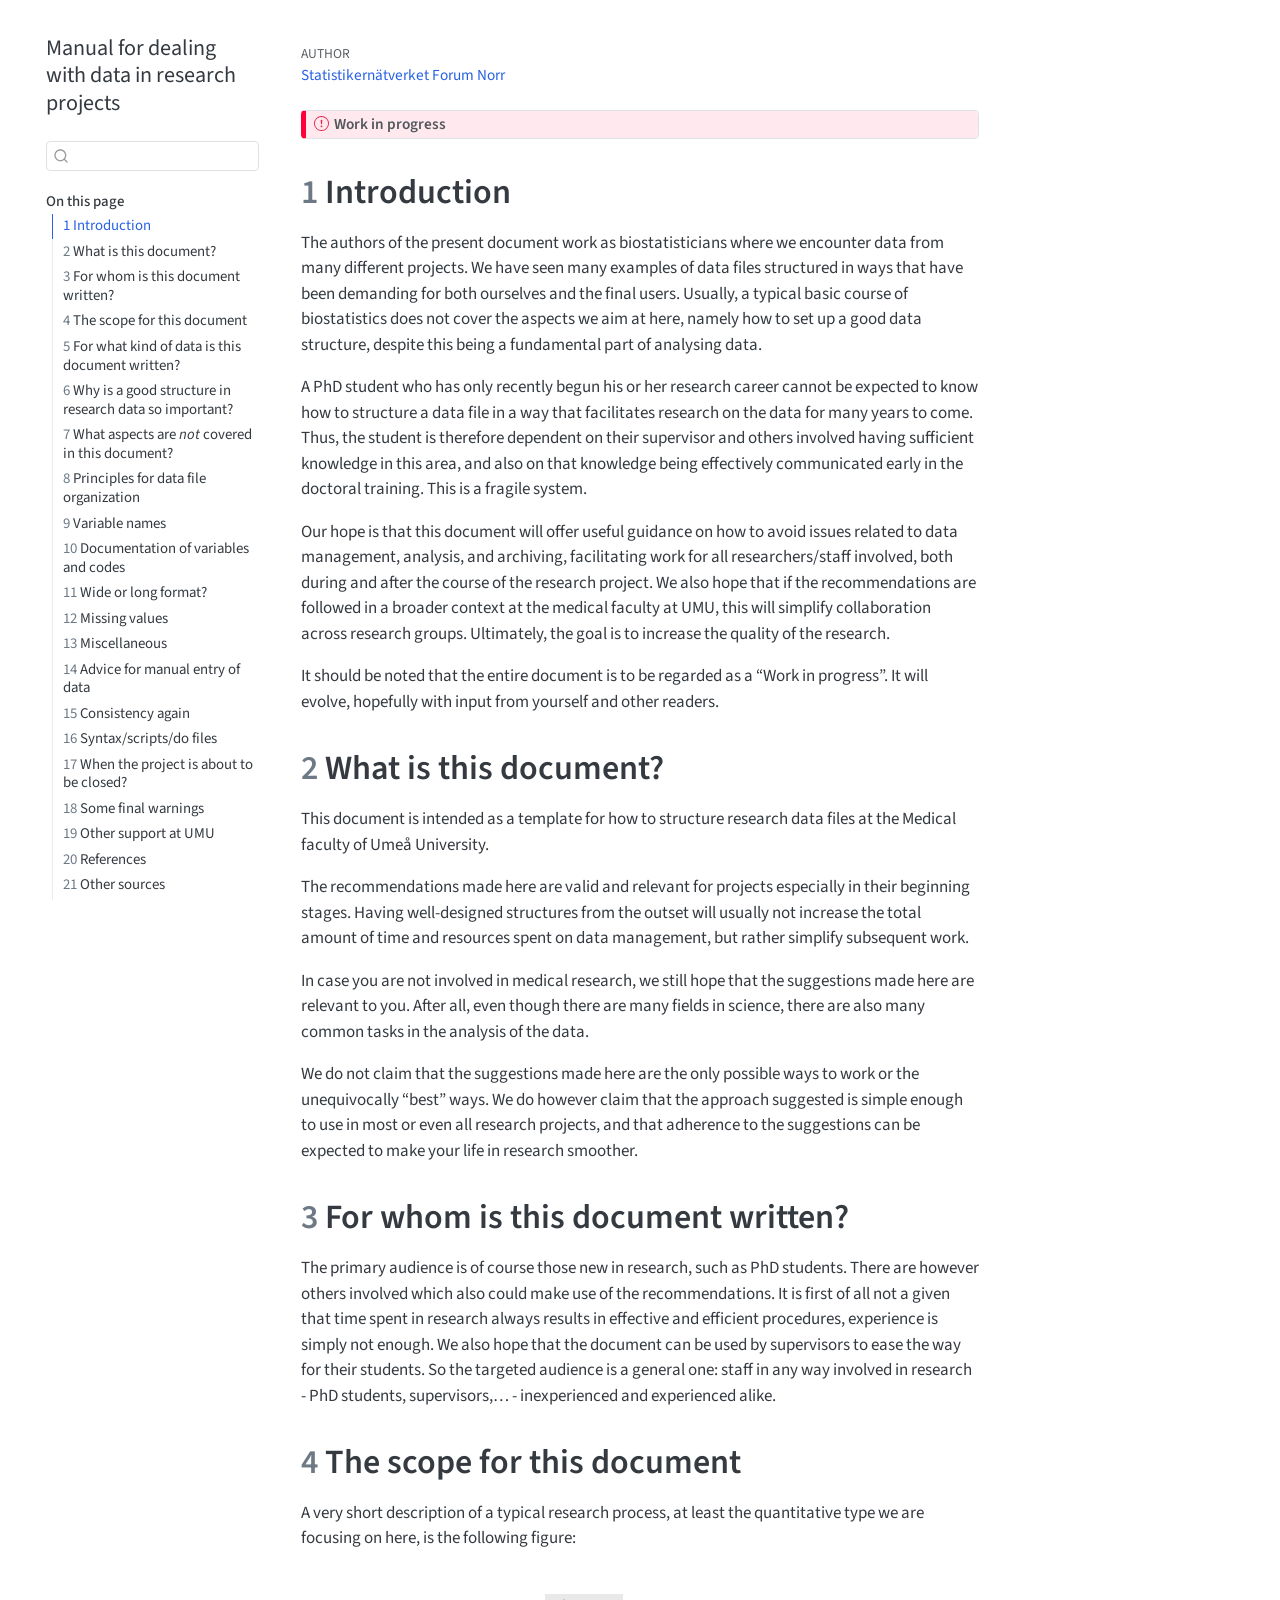
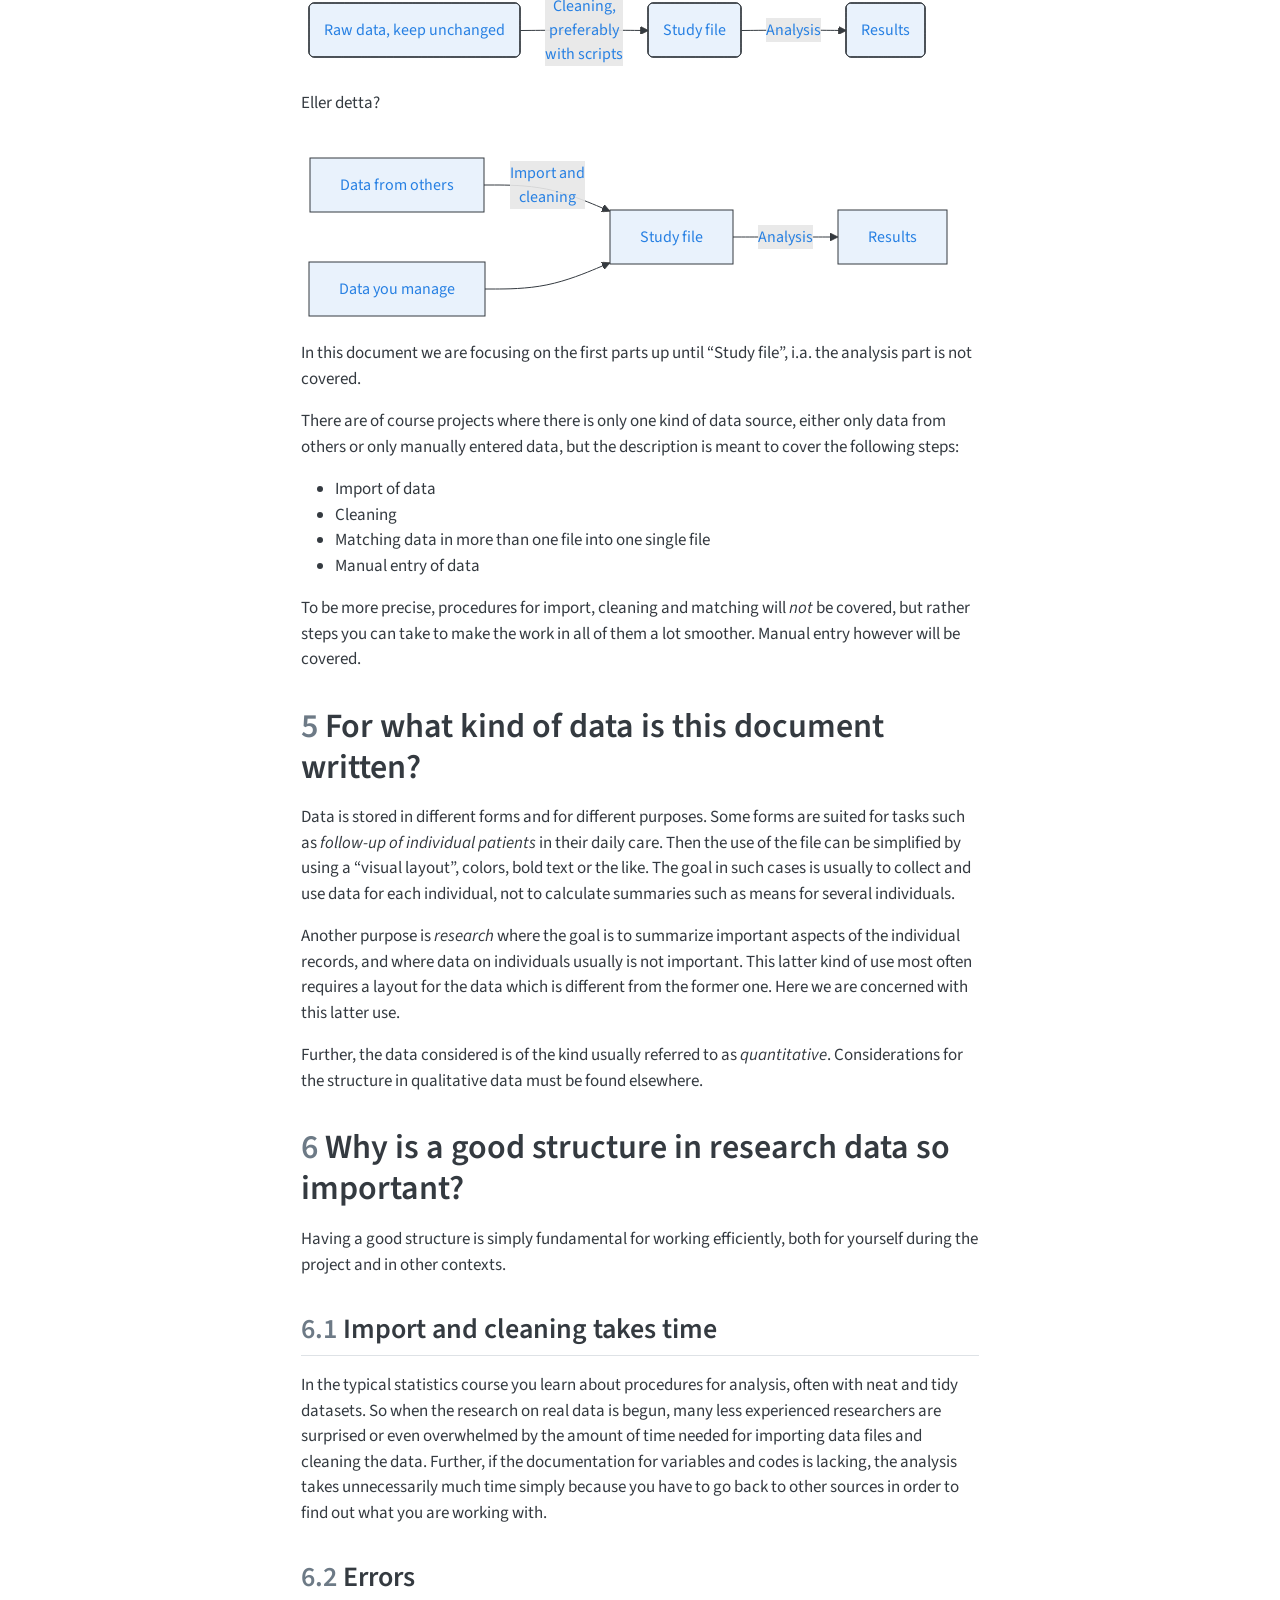
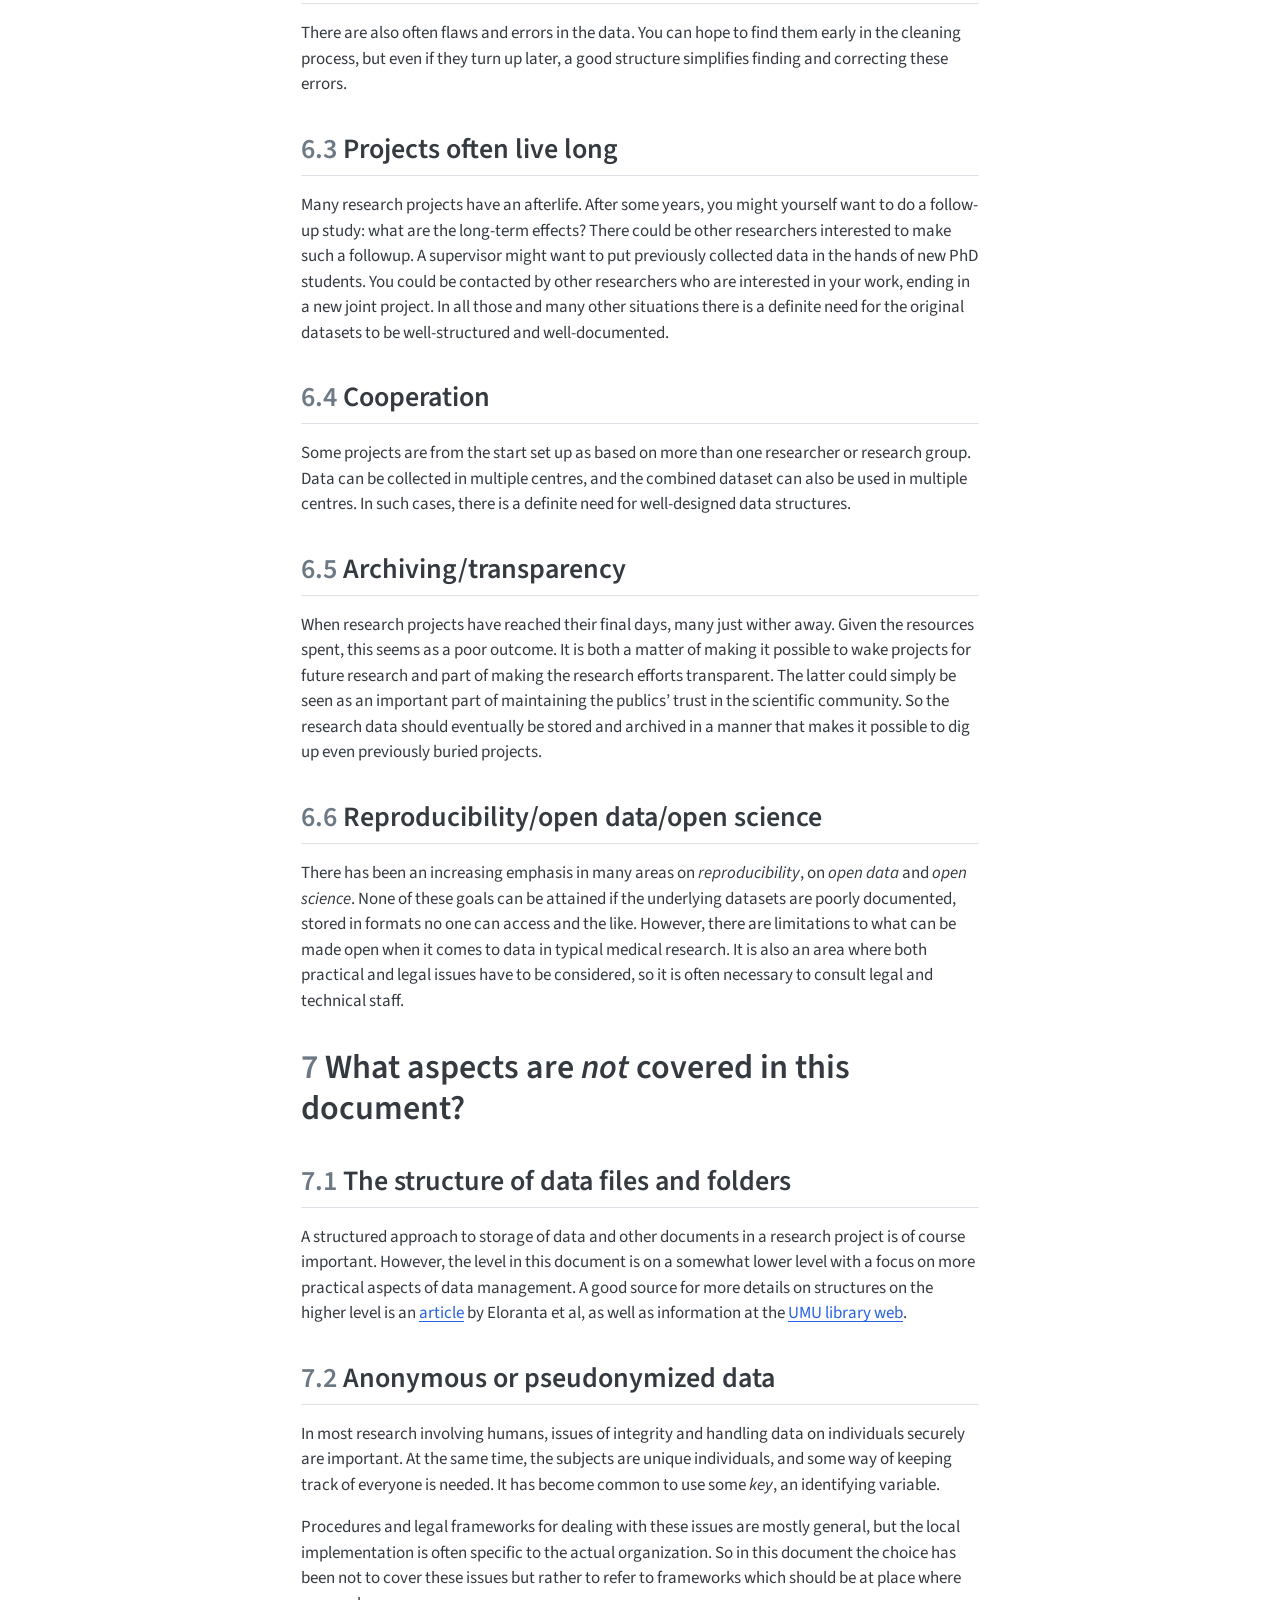
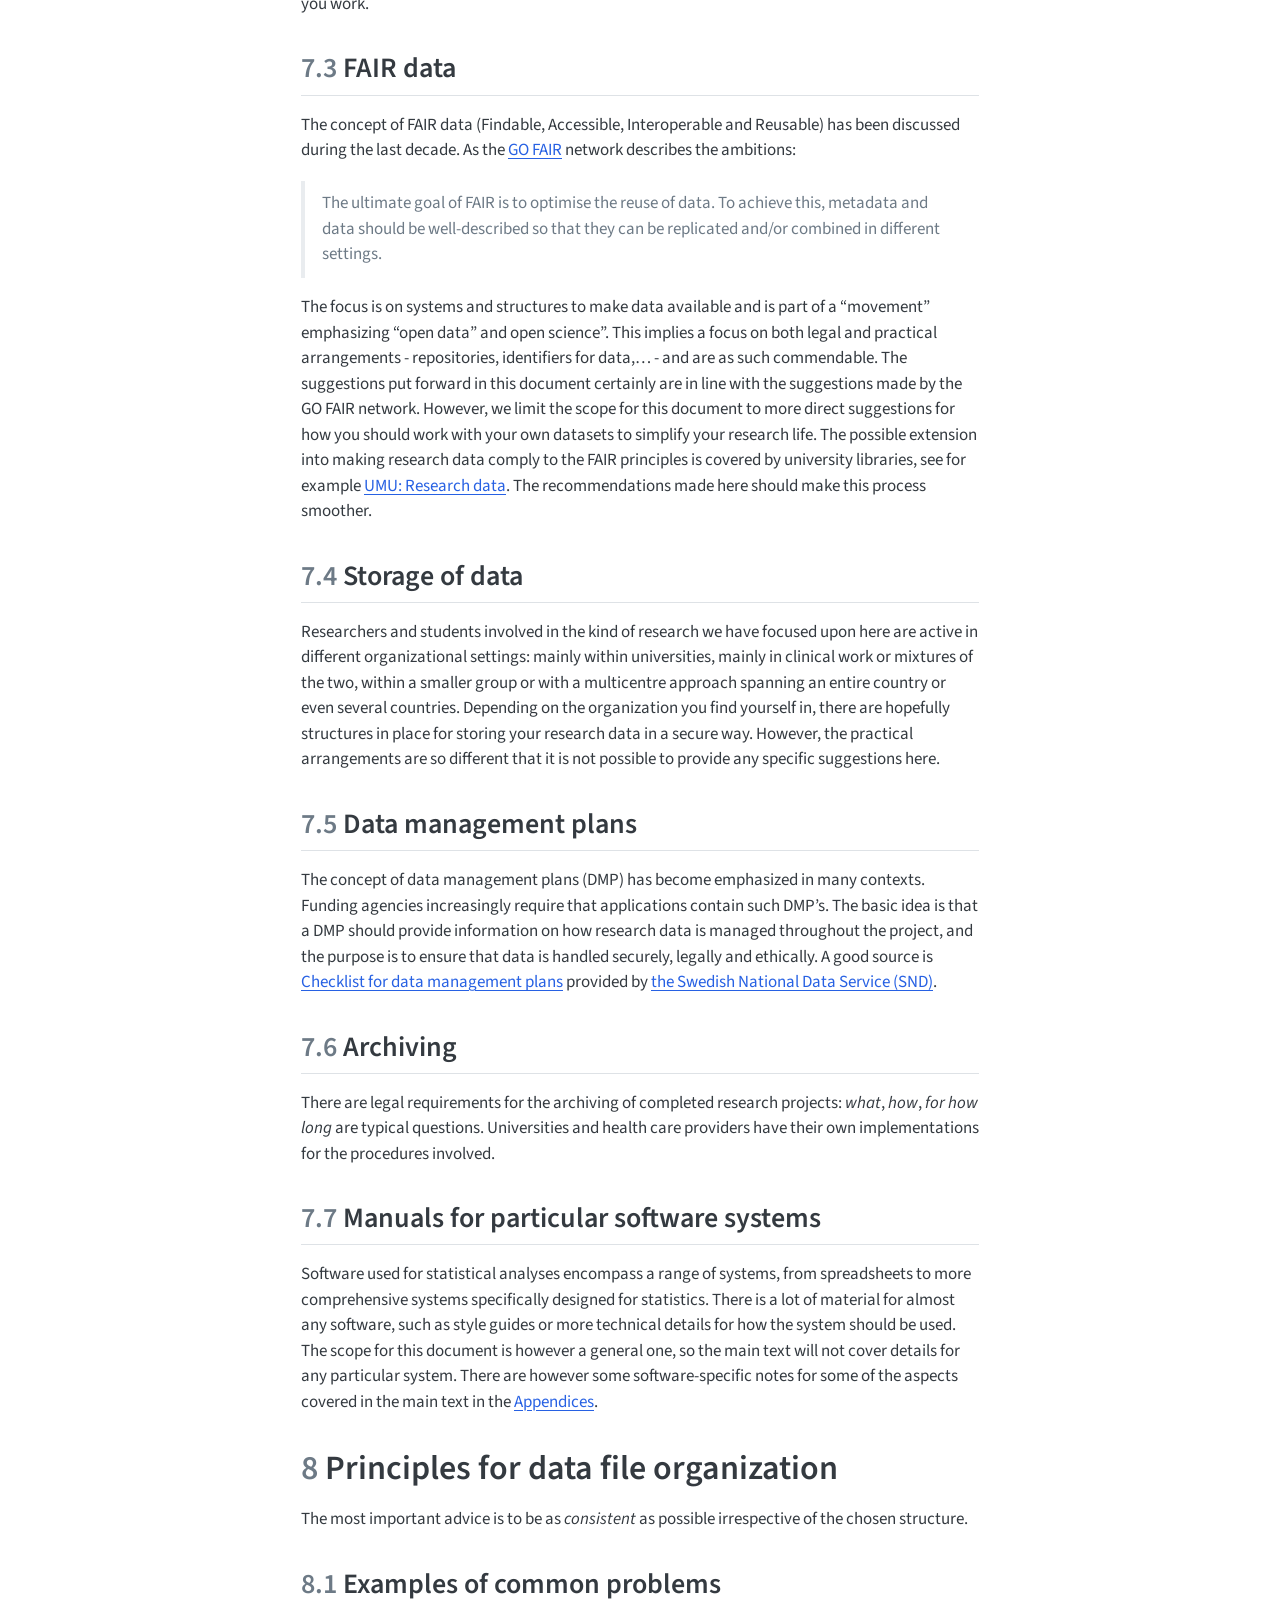
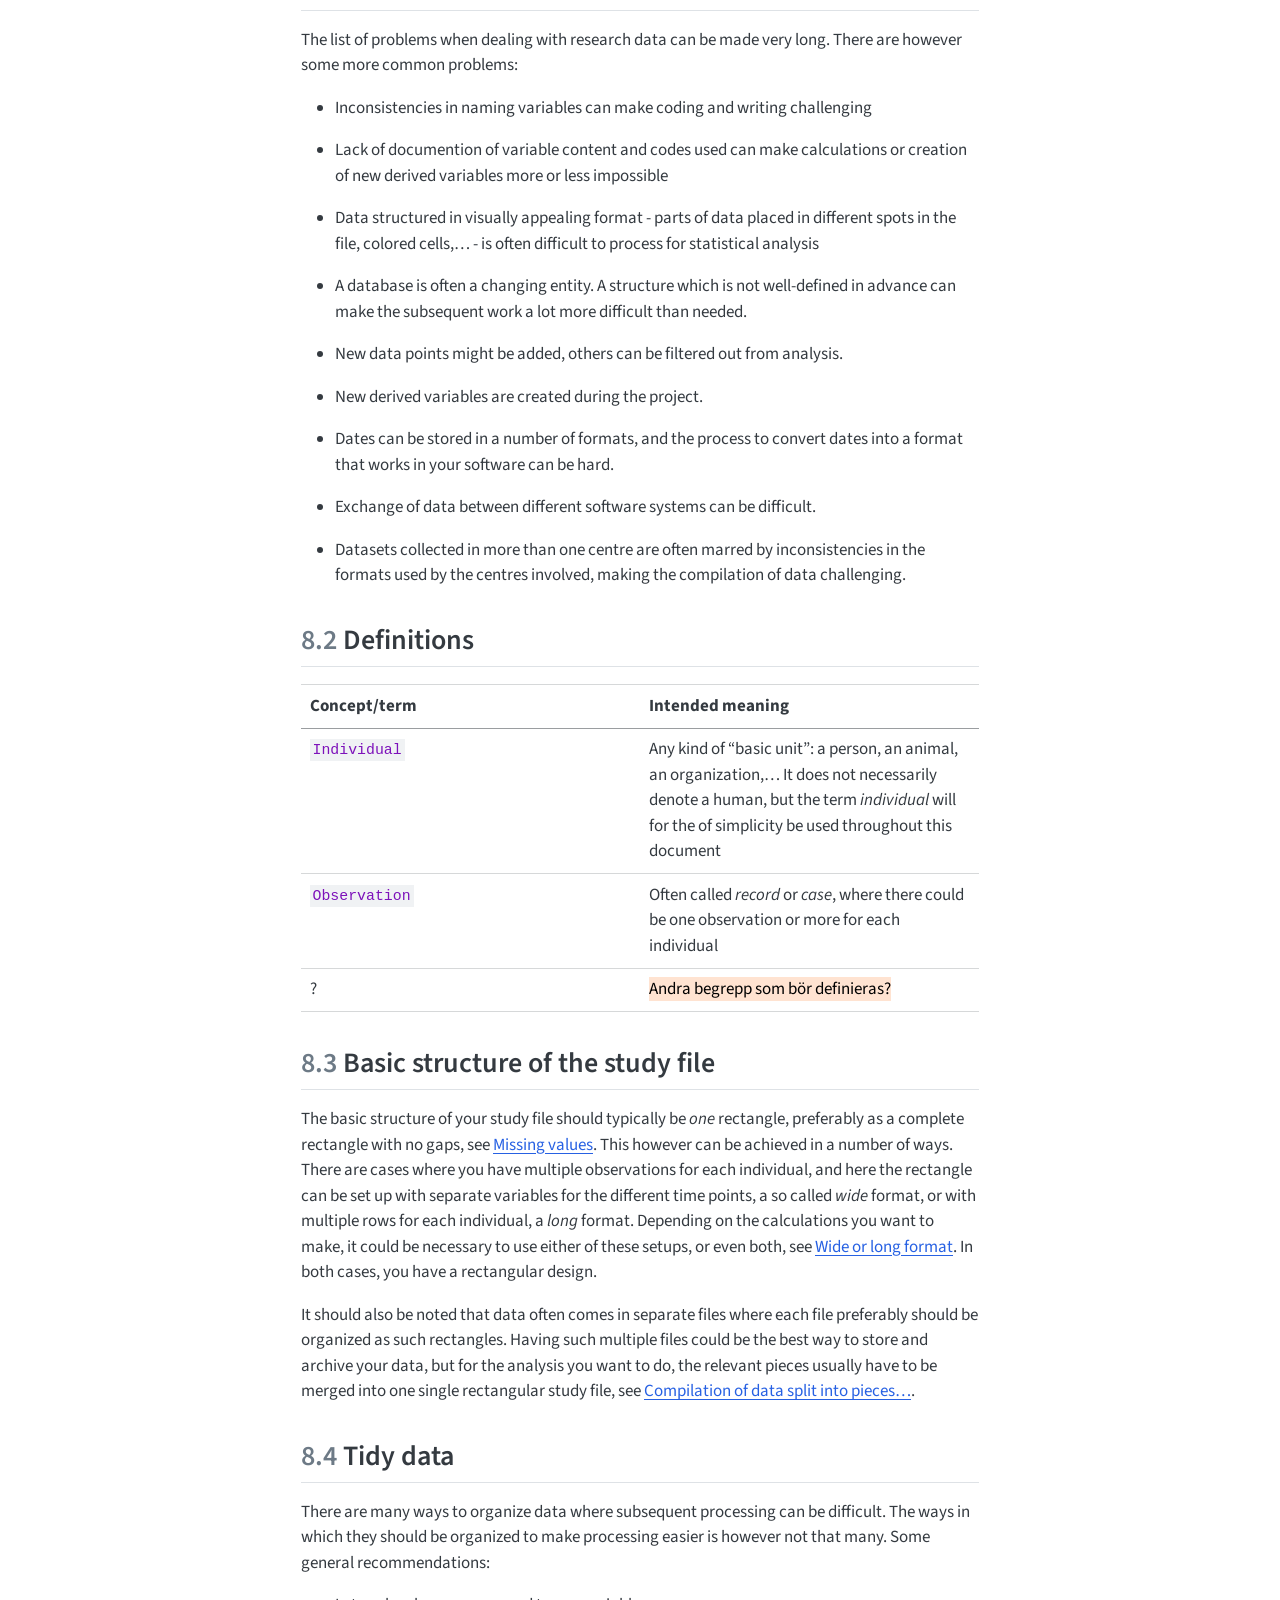
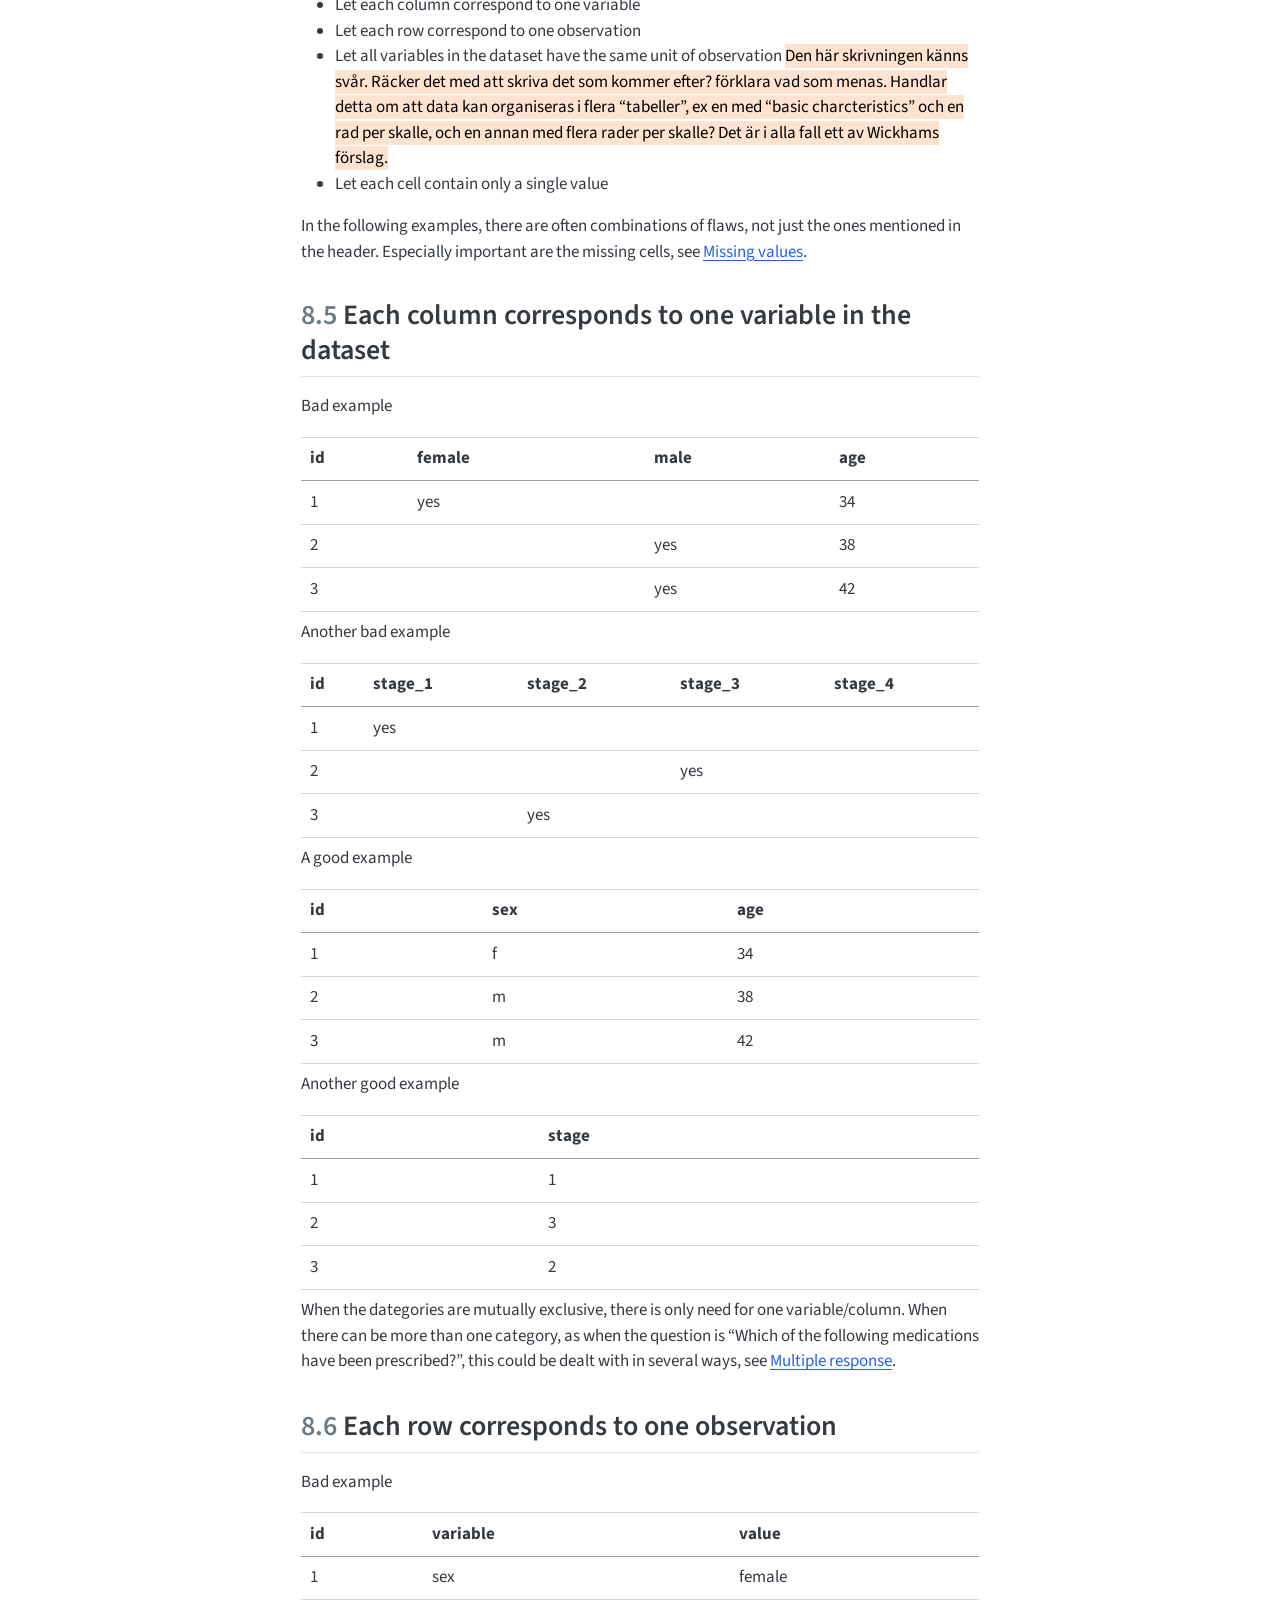
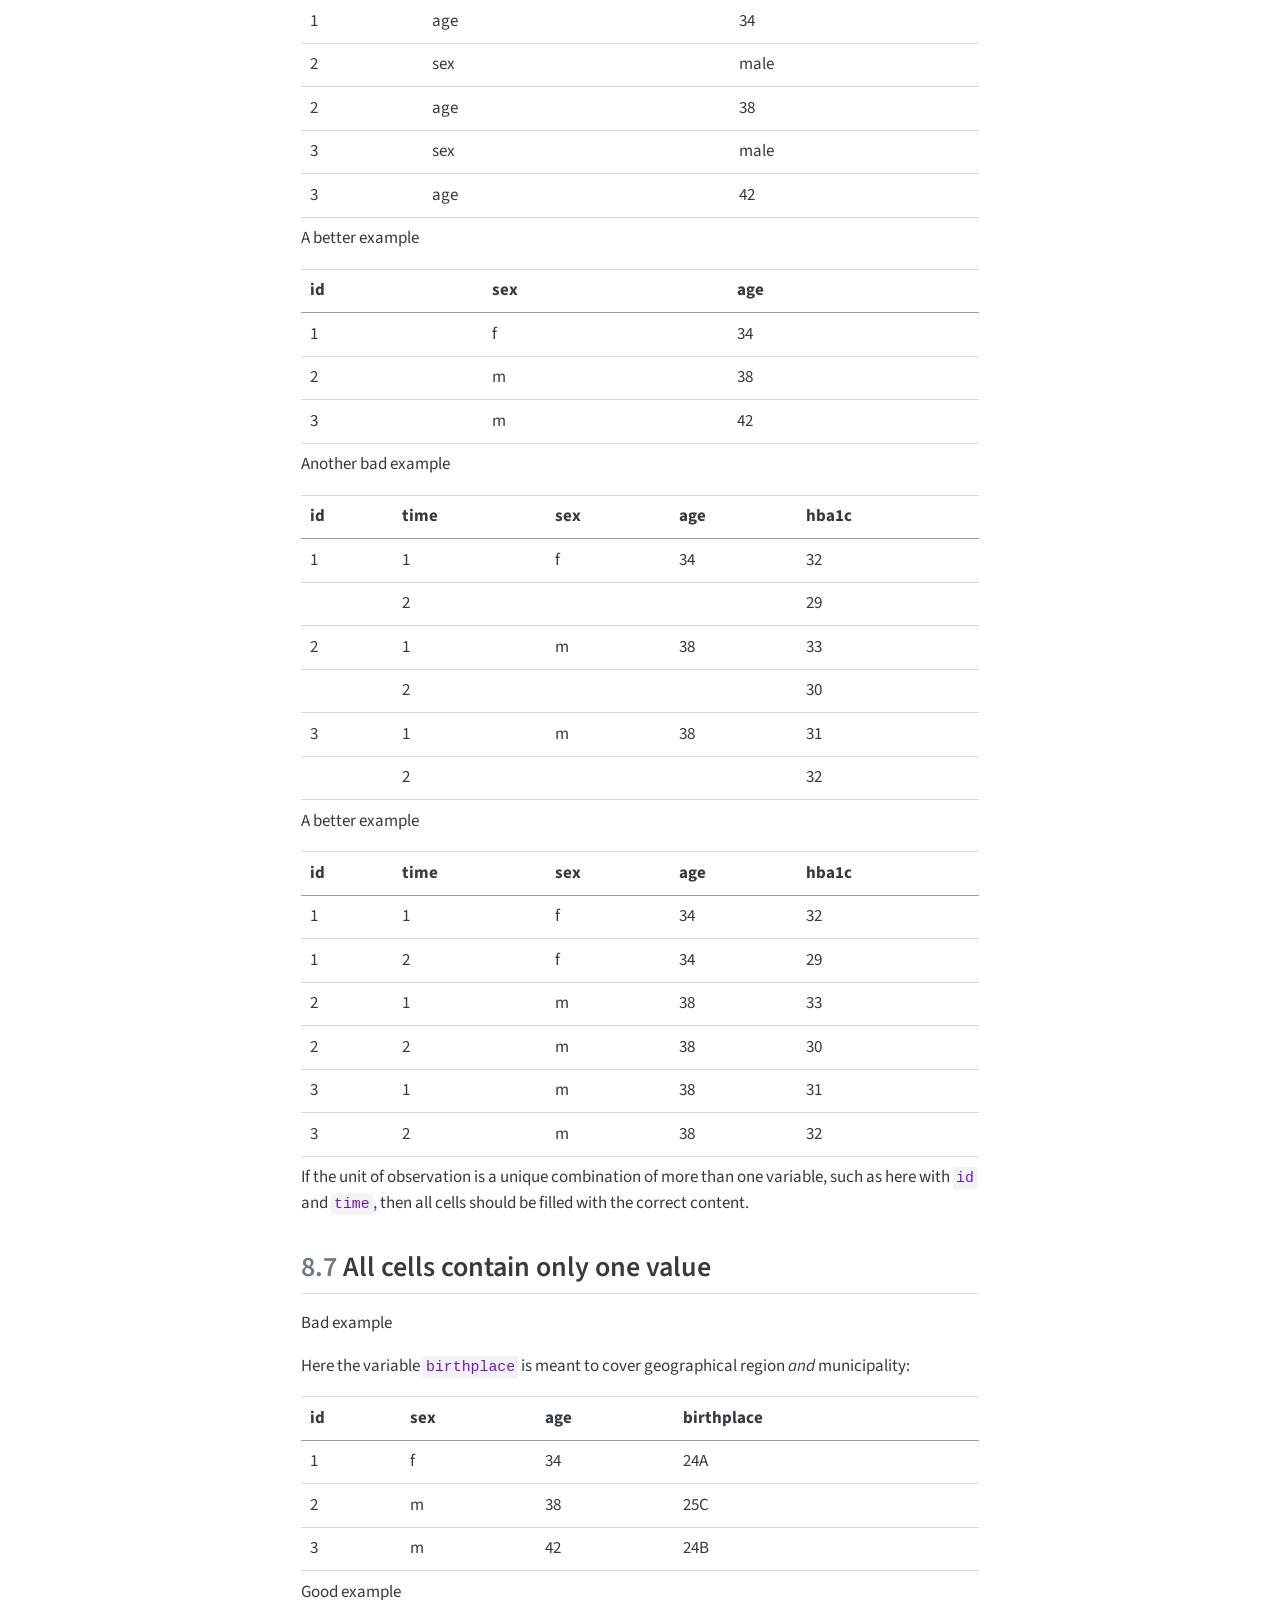
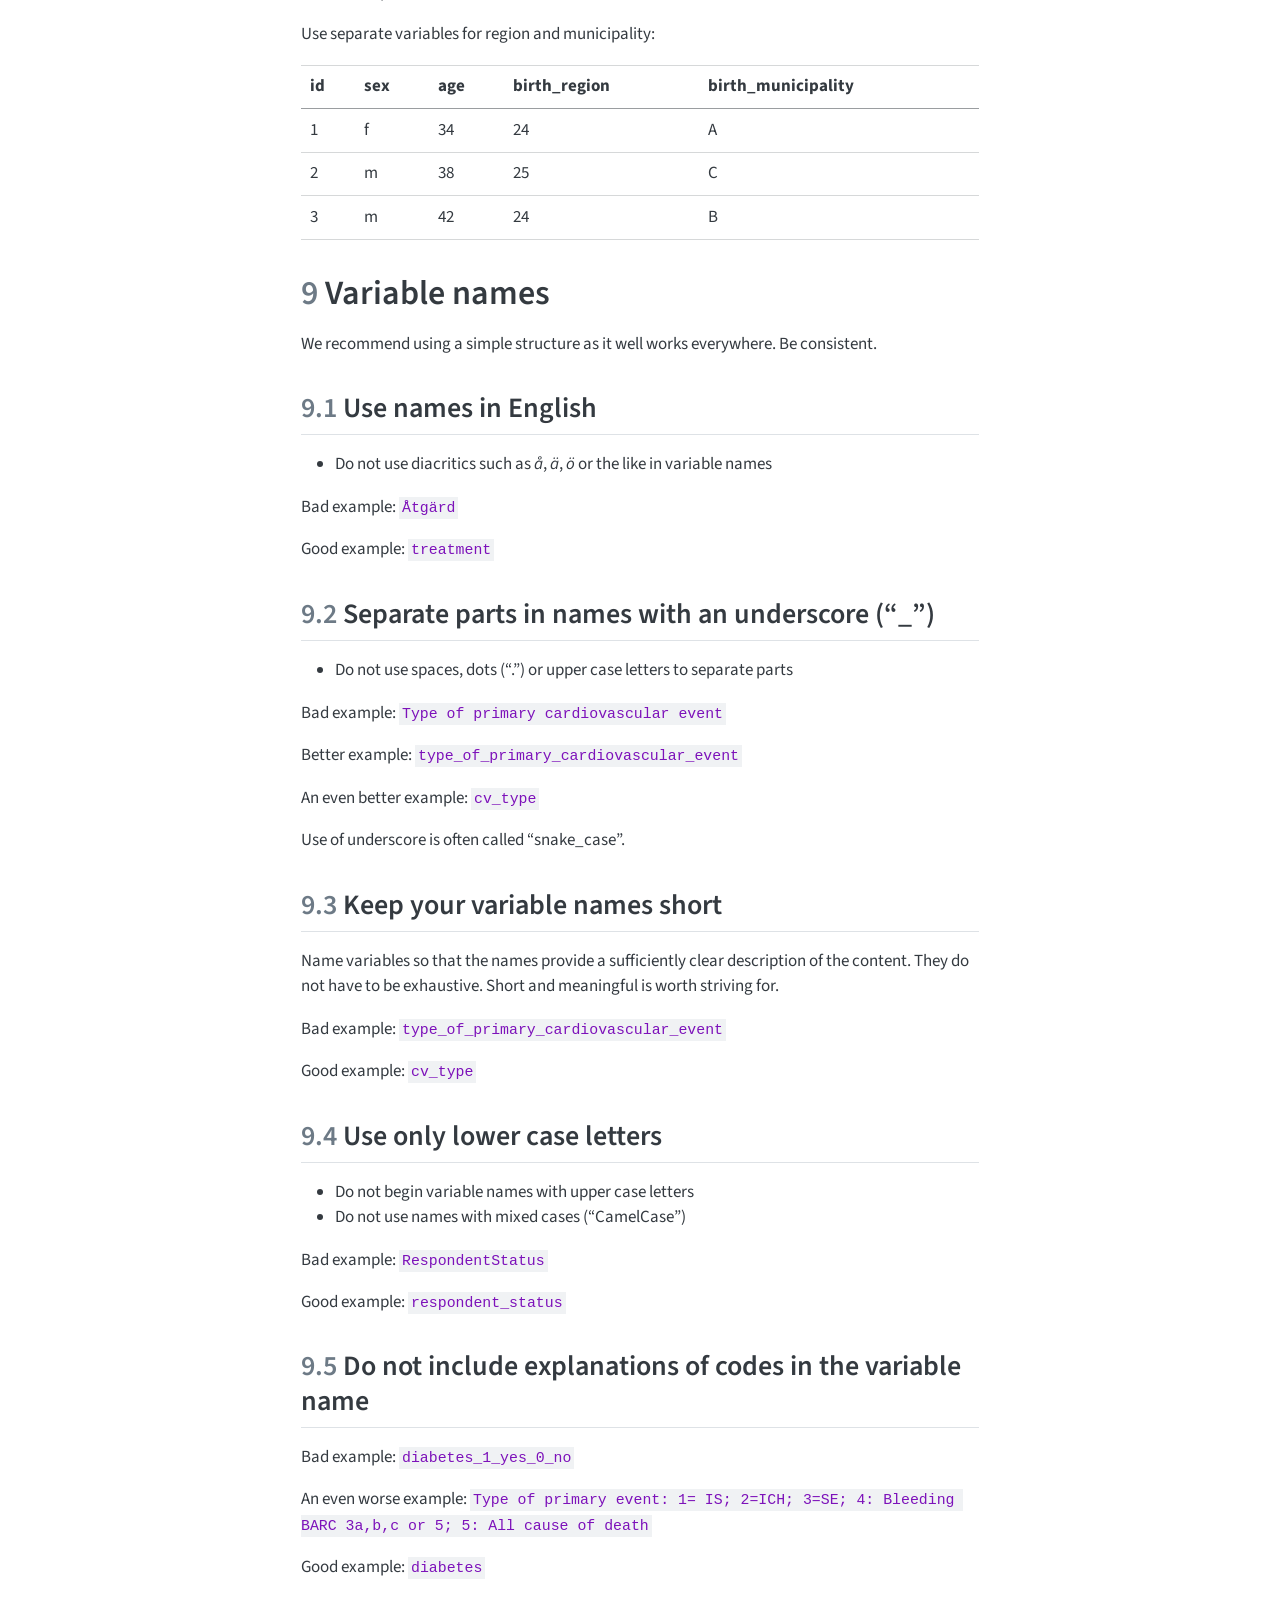
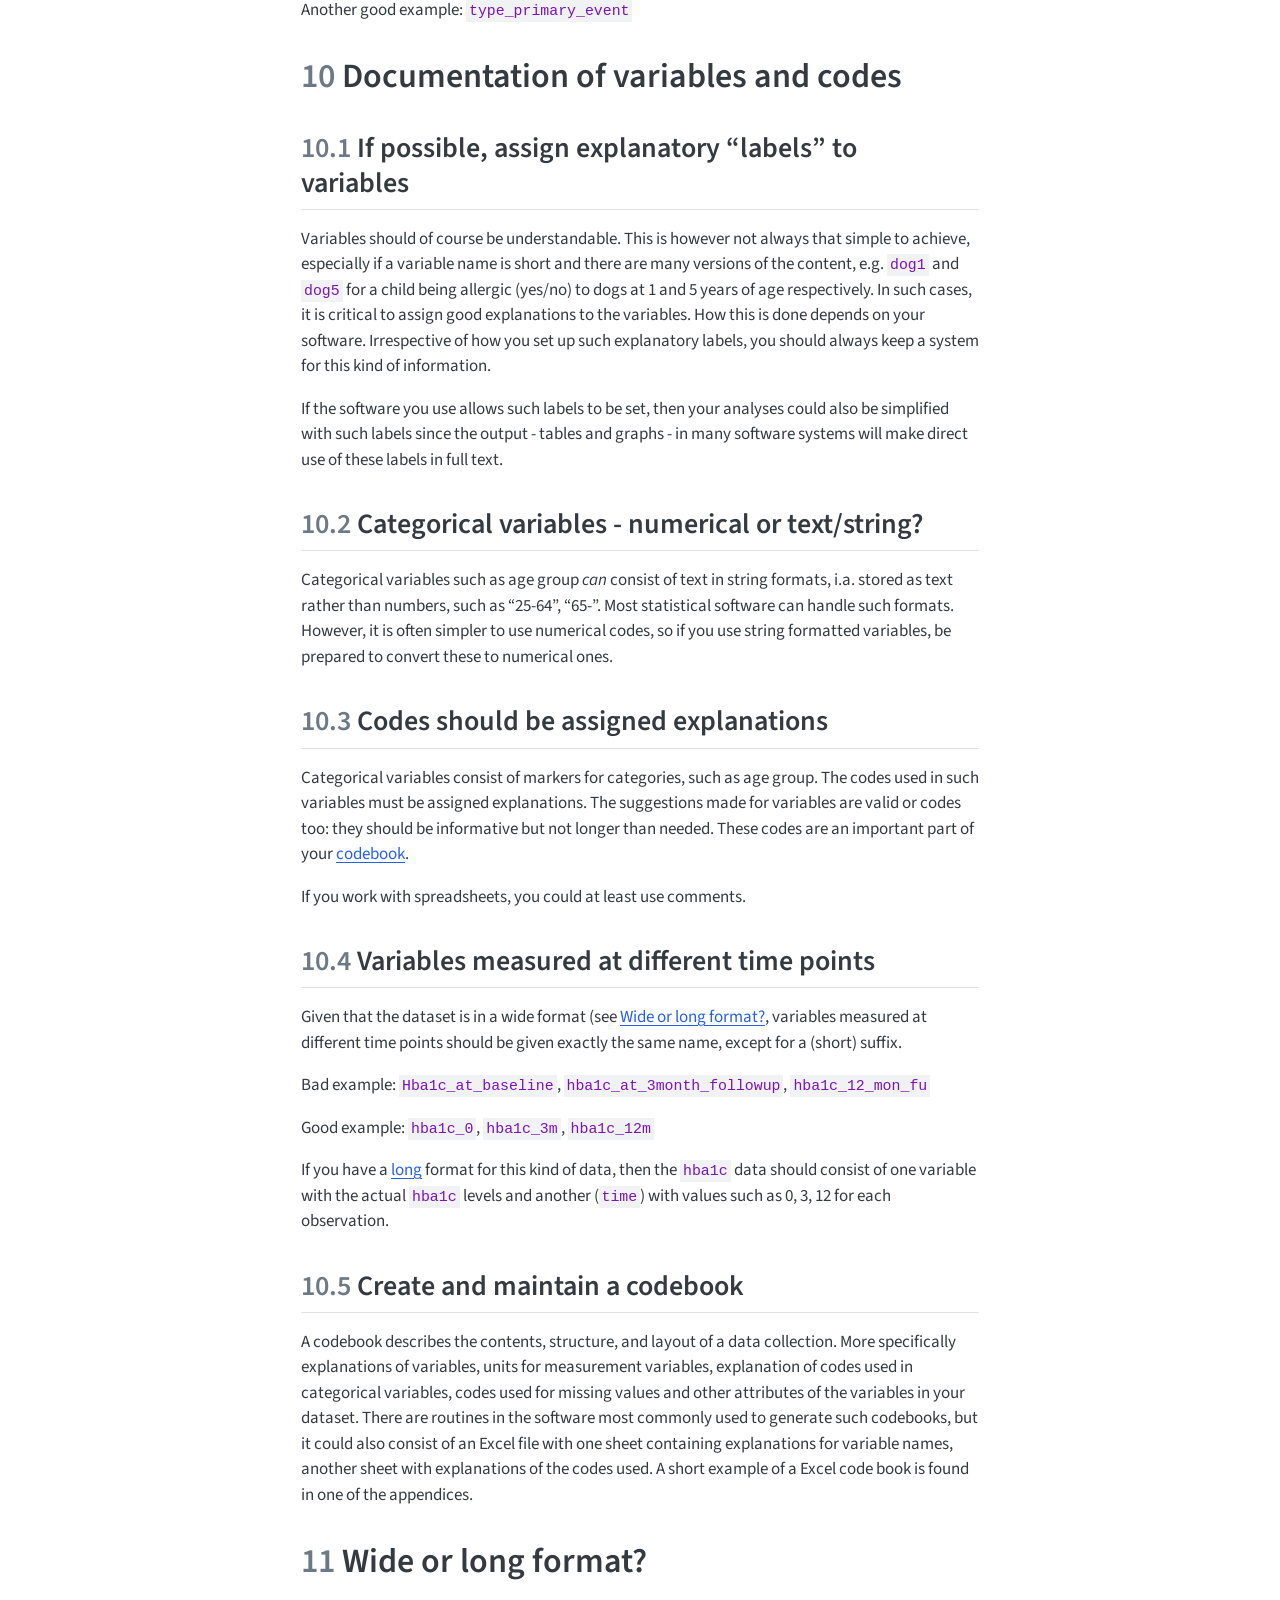
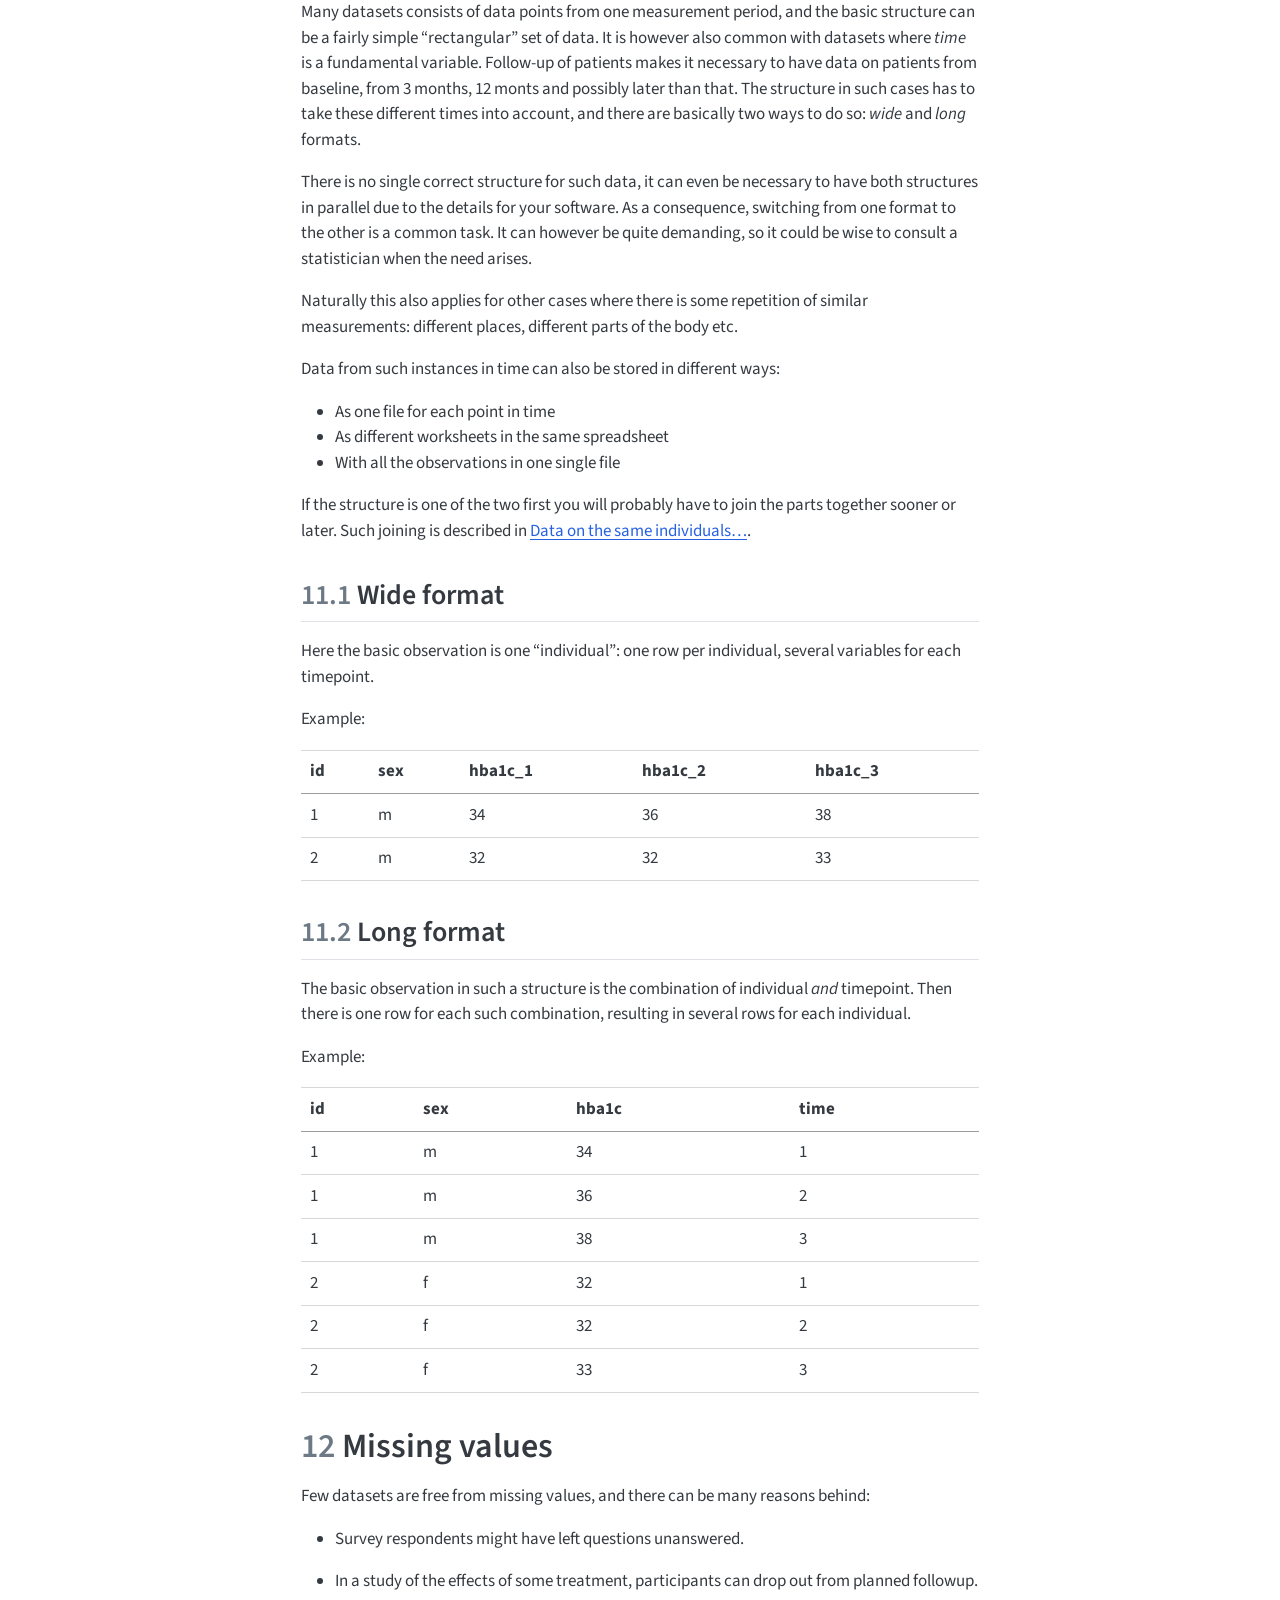
==== commit d1efaf00: "deploy: 0474c6d58db1dab0754583664a7357cf80ea6045" ====
--- a/index.html
+++ b/index.html
@@ -46,7 +46,7 @@
 <link href="site_libs/quarto-html/quarto-syntax-highlighting-64a204ab8560d761af7679ceaba22944.css" rel="stylesheet" id="quarto-text-highlighting-styles">
 <script src="site_libs/bootstrap/bootstrap.min.js"></script>
 <link href="site_libs/bootstrap/bootstrap-icons.css" rel="stylesheet">
-<link href="site_libs/bootstrap/bootstrap-3e9b1289f5f353c49b617ce48ad2bc38.min.css" rel="stylesheet" append-hash="true" id="quarto-bootstrap" data-mode="light">
+<link href="site_libs/bootstrap/bootstrap-55617497126496852ff9f5a59253c640.min.css" rel="stylesheet" append-hash="true" id="quarto-bootstrap" data-mode="light">
 <script id="quarto-search-options" type="application/json">{
   "location": "sidebar",
   "copy-button": false,
@@ -256,7 +256,7 @@
     <div>
     <div class="quarto-title-meta-heading">Author</div>
     <div class="quarto-title-meta-contents">
-             <p><a href="https://umu.se">Statistikernätverket Forum Norr</a> </p>
+             <p><a href="https://canvas.umu.se/courses/2600">Statistikernätverket Forum Norr</a> </p>
           </div>
   </div>
     
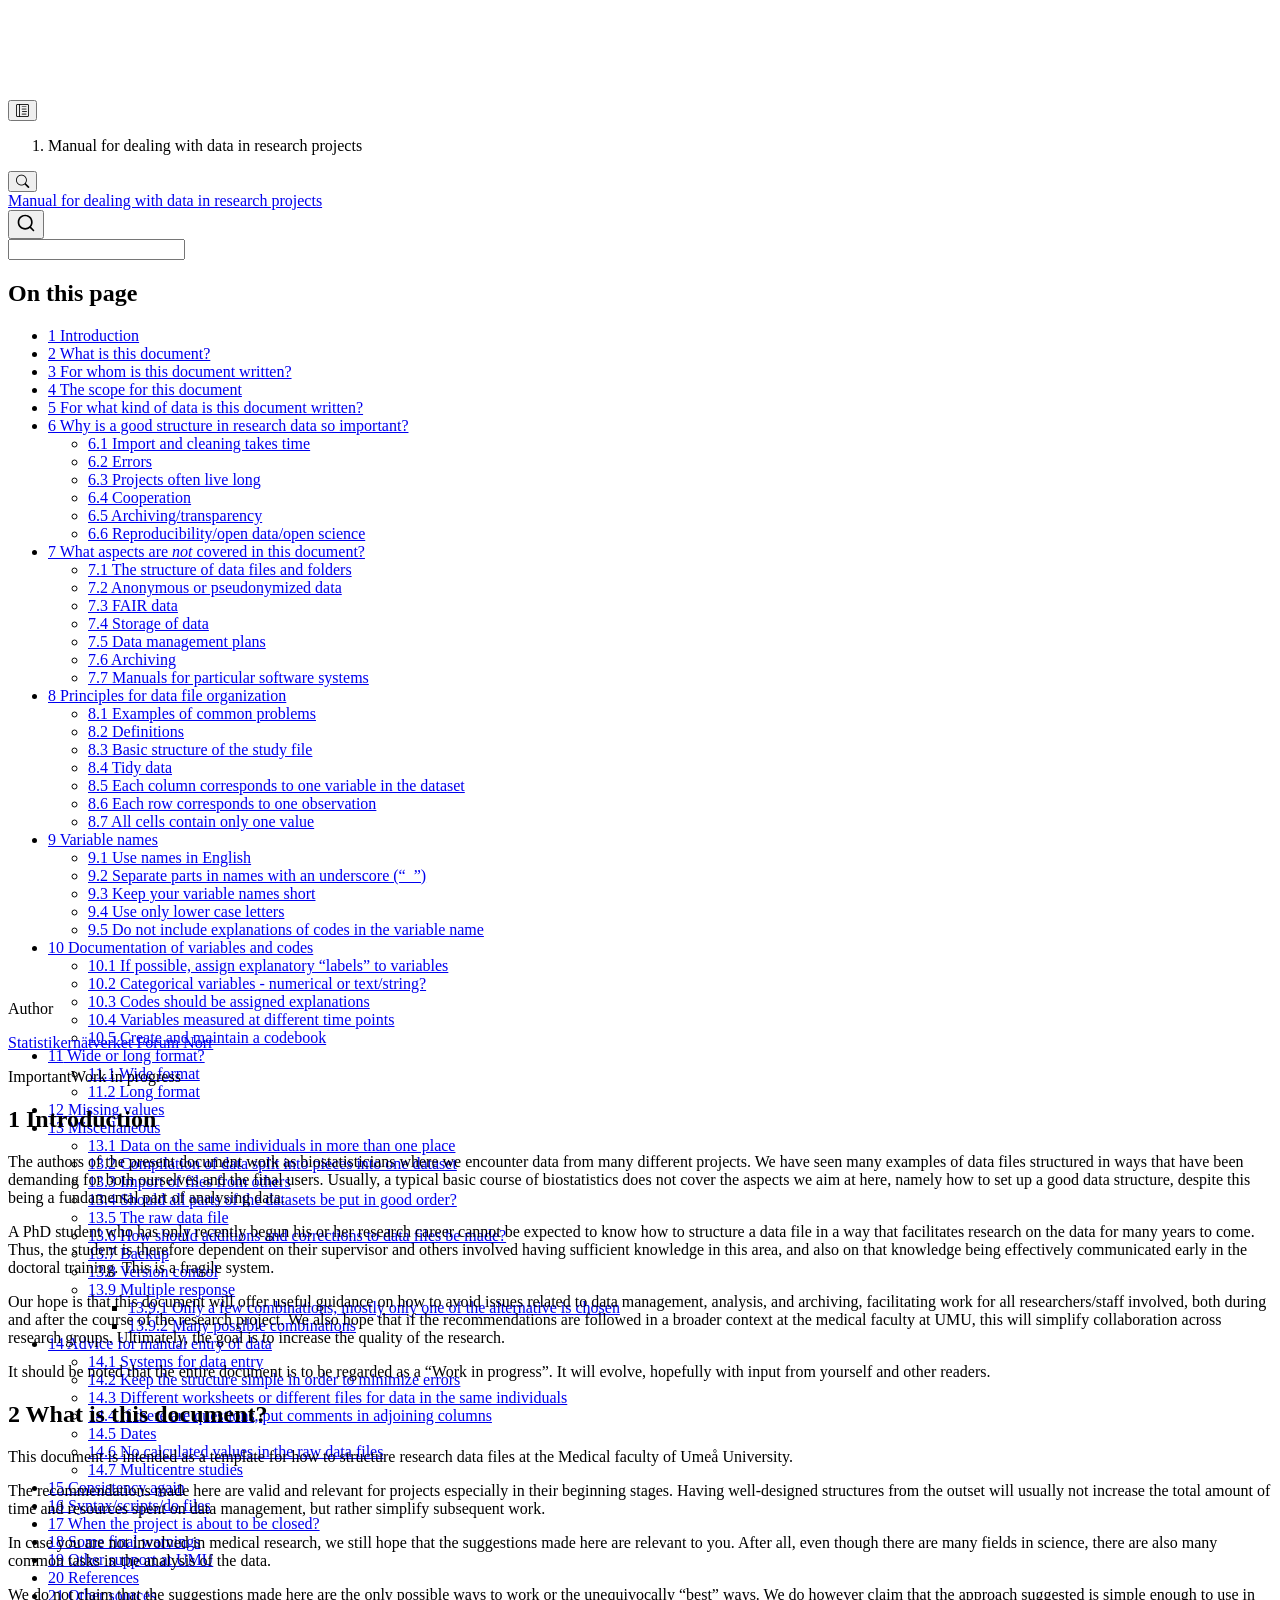
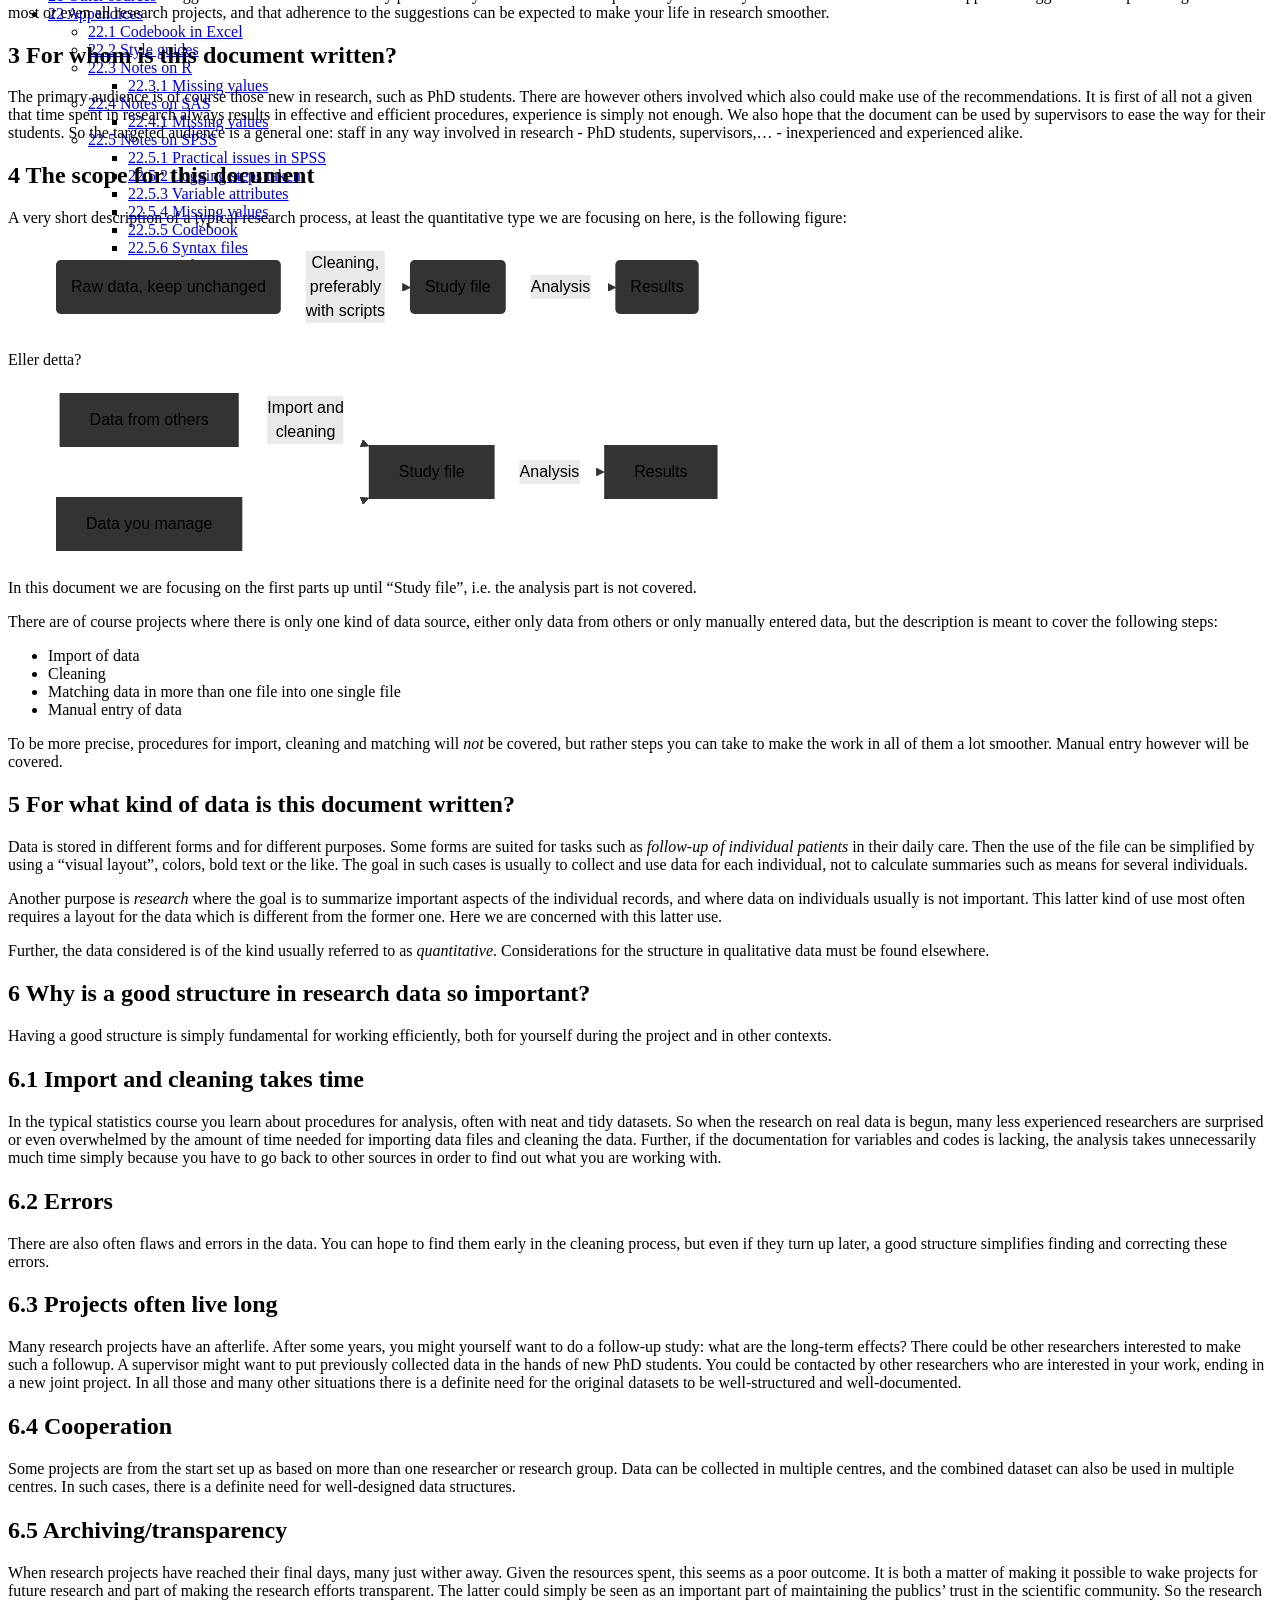
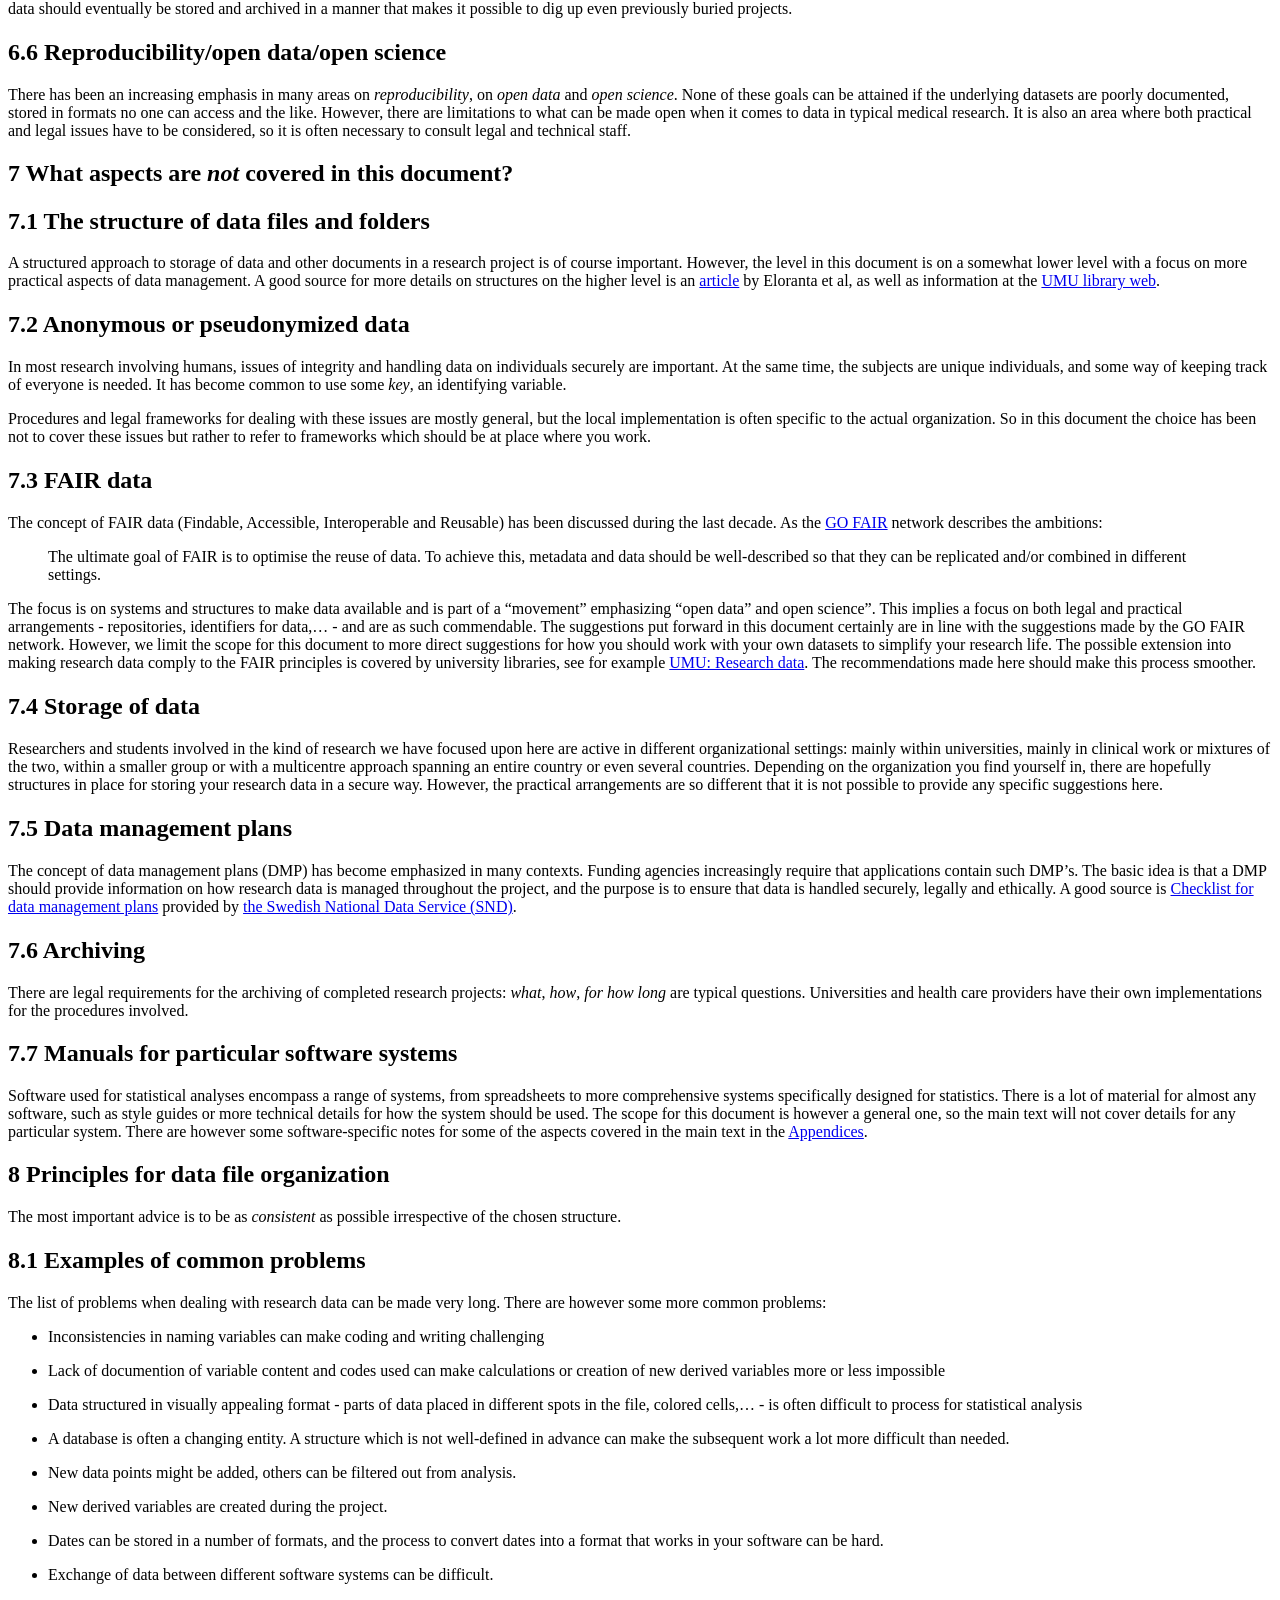
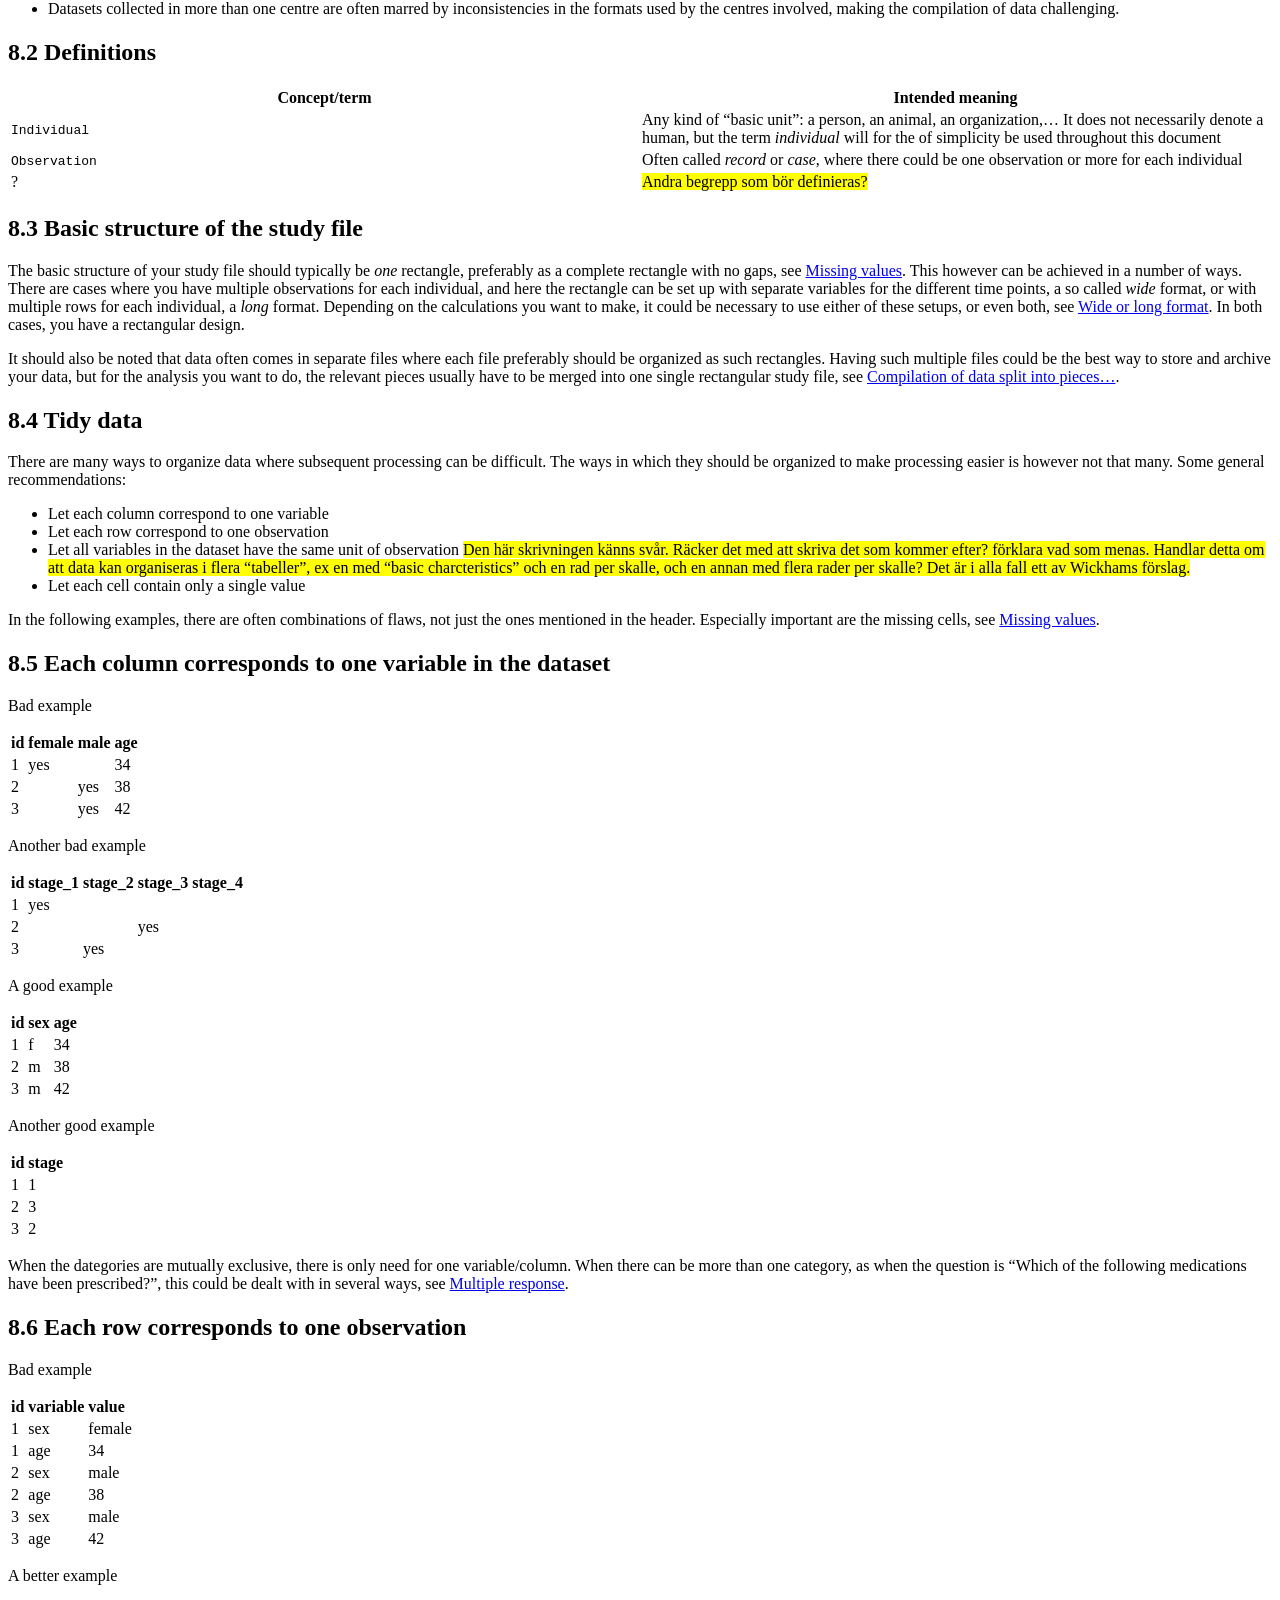
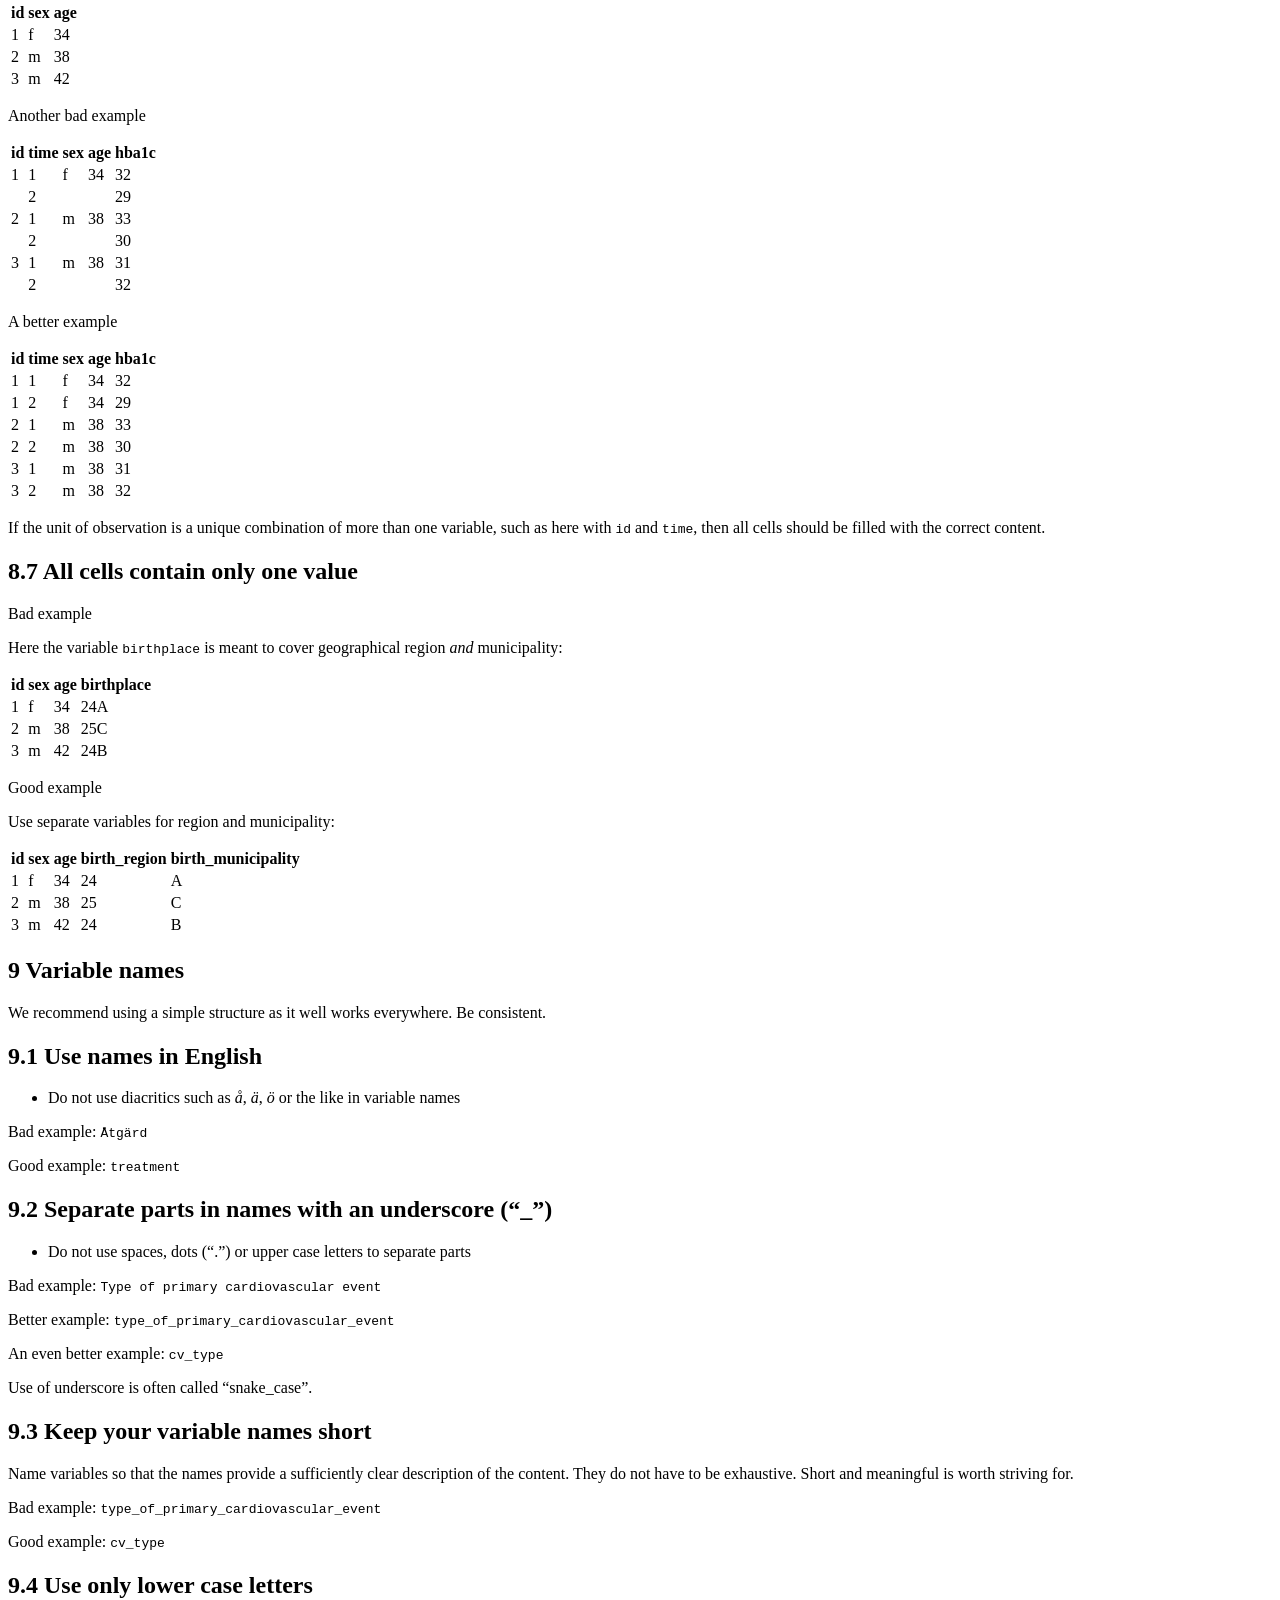
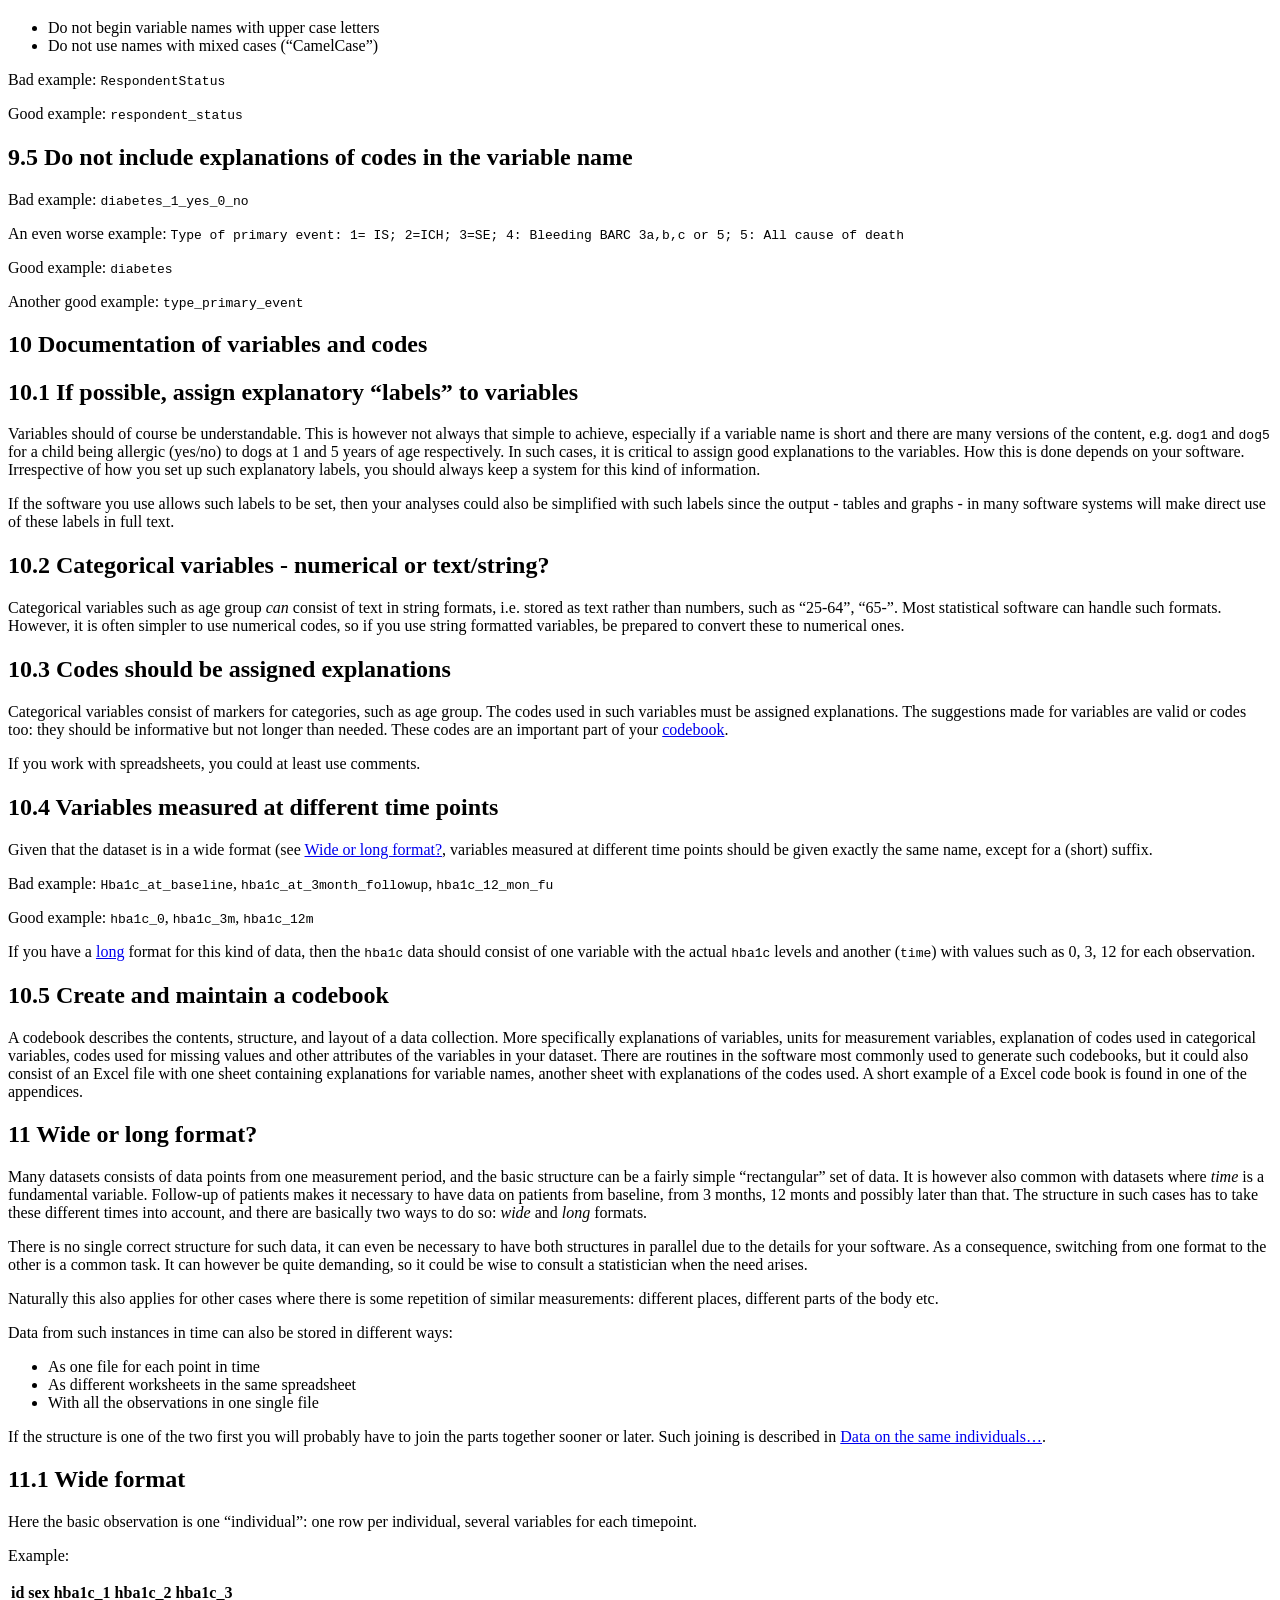
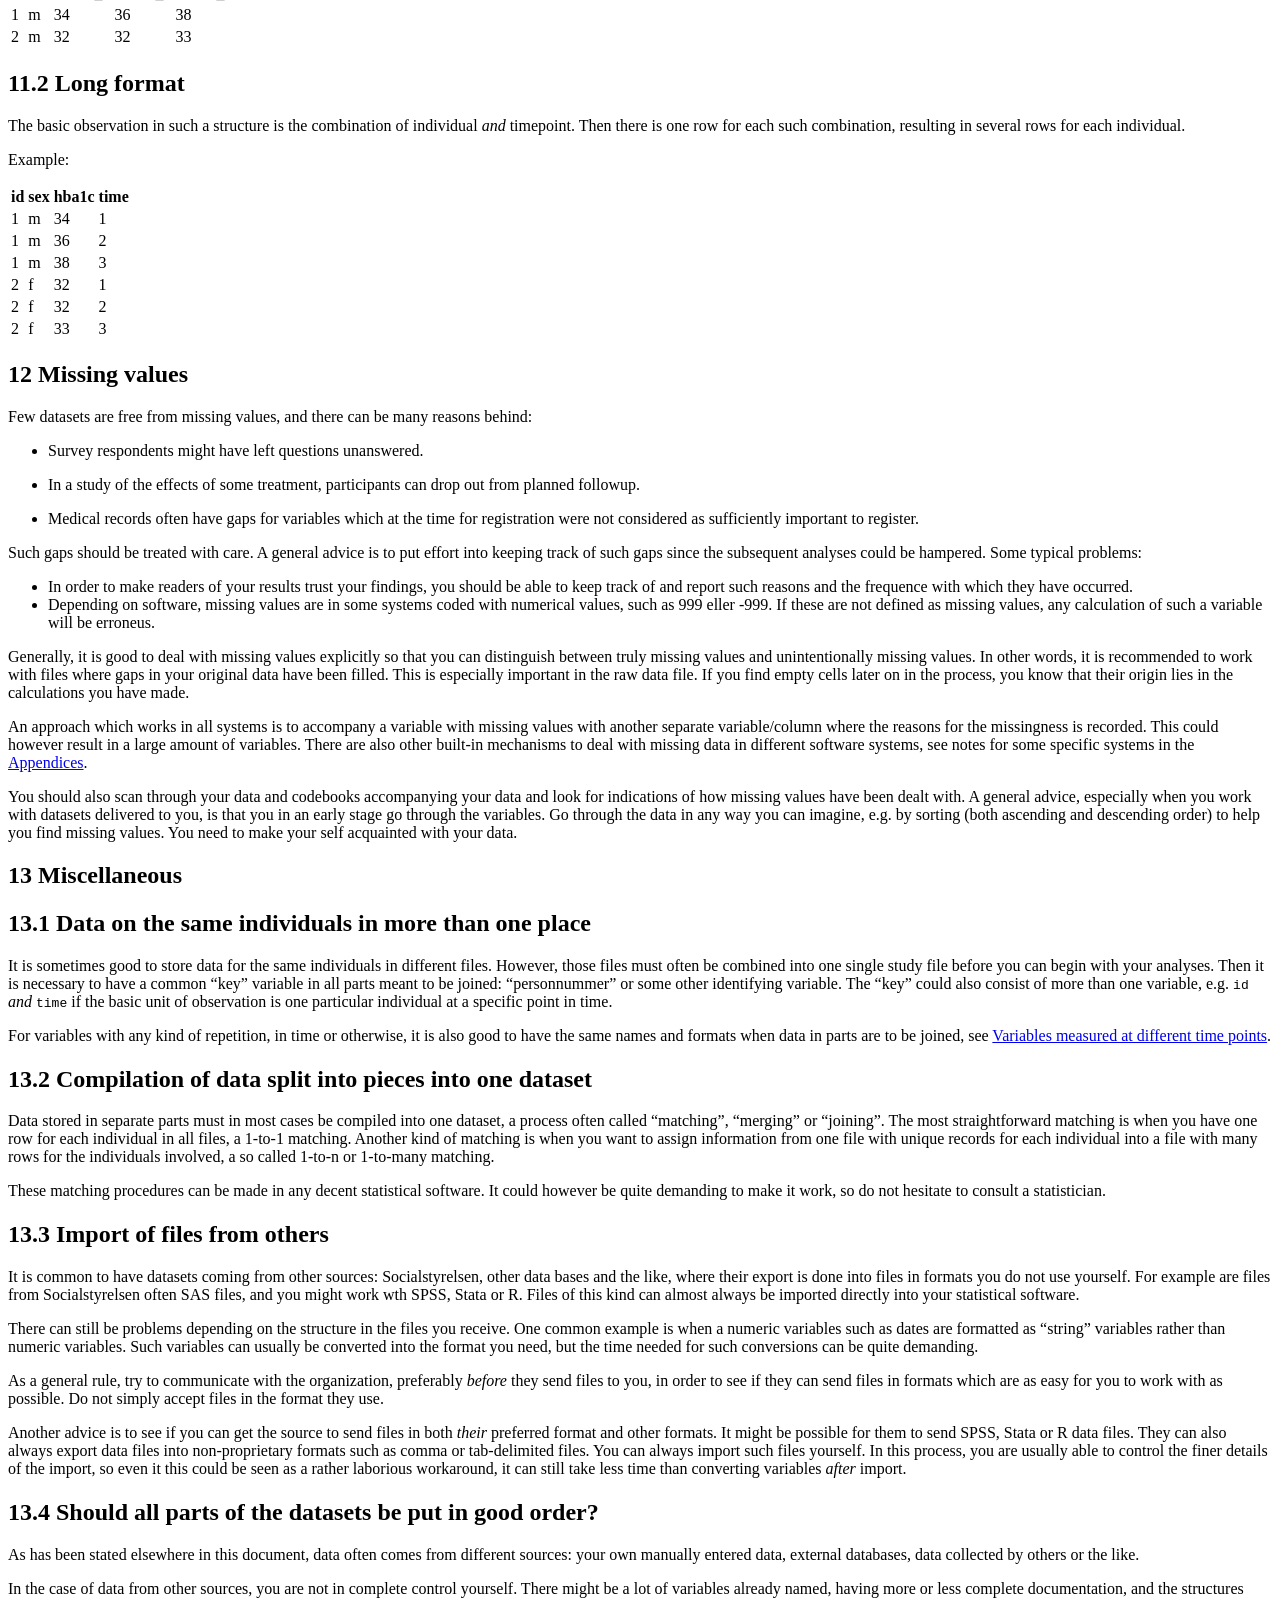
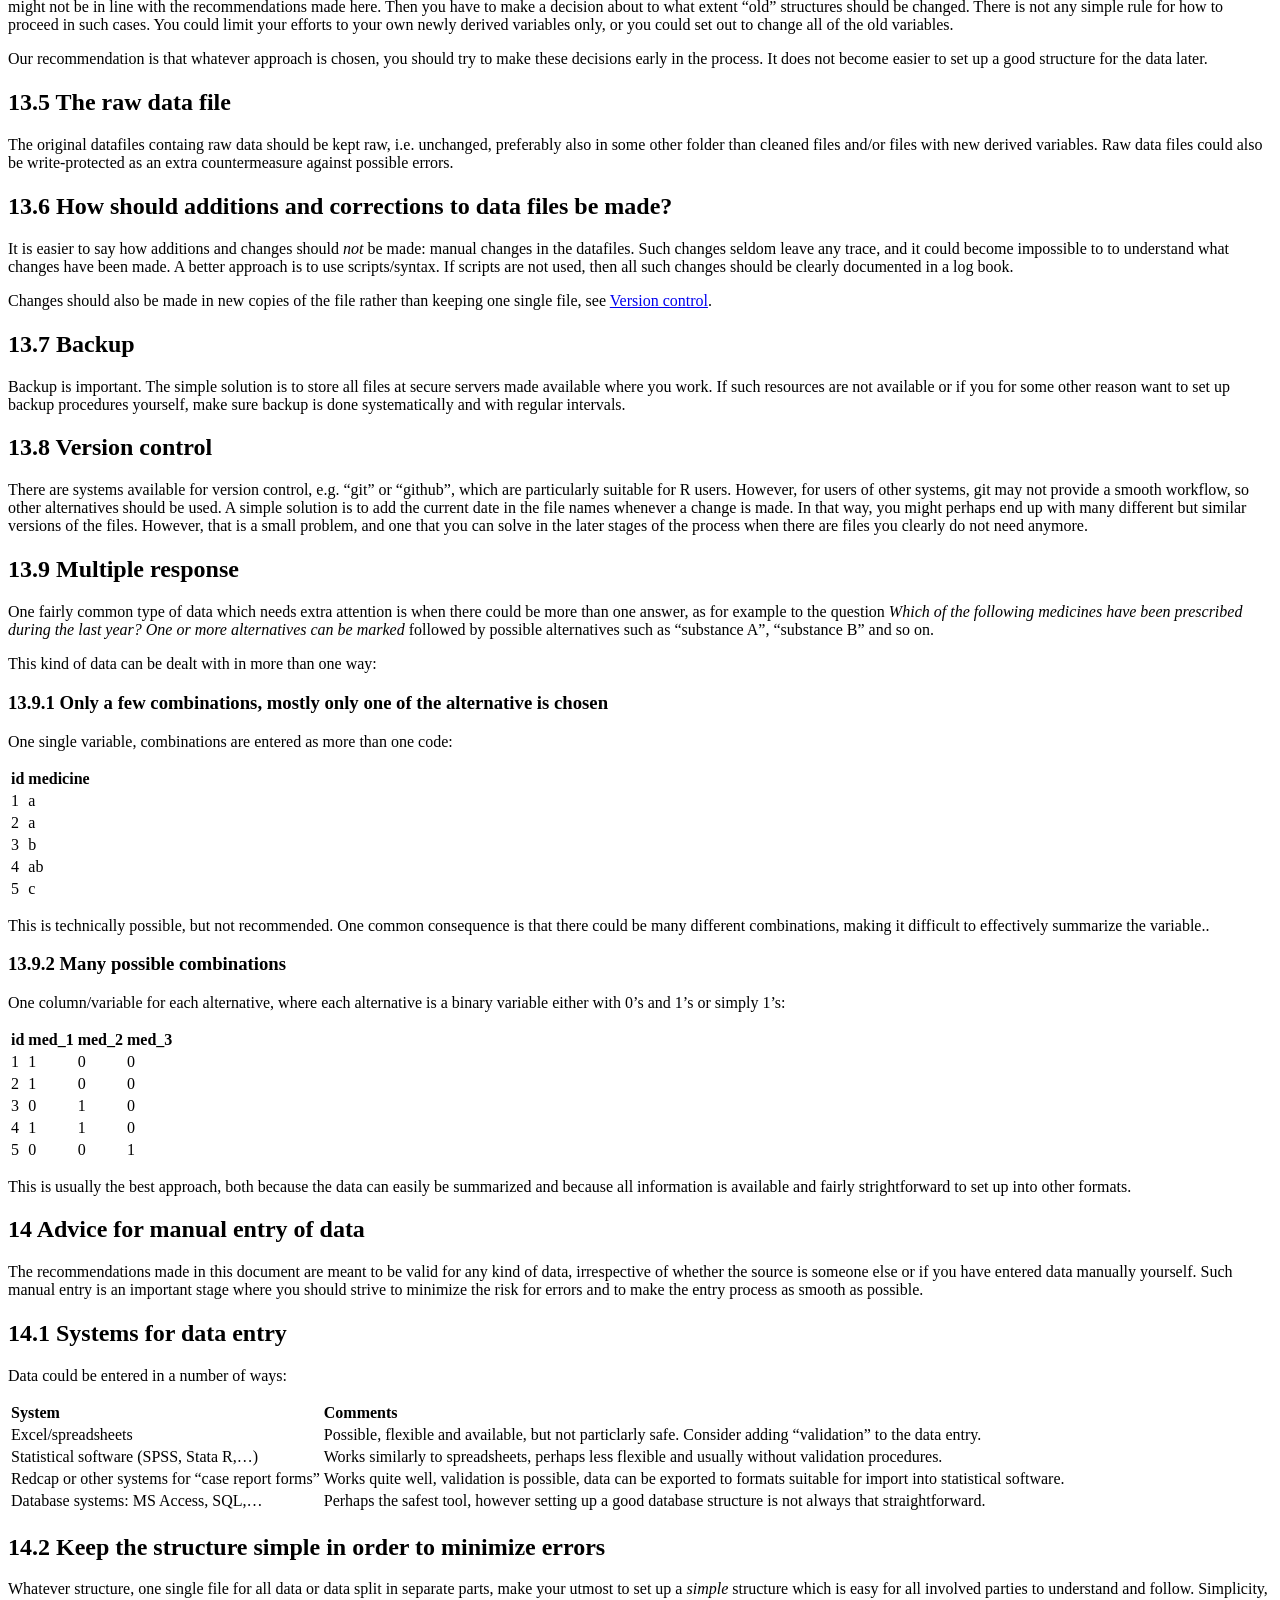
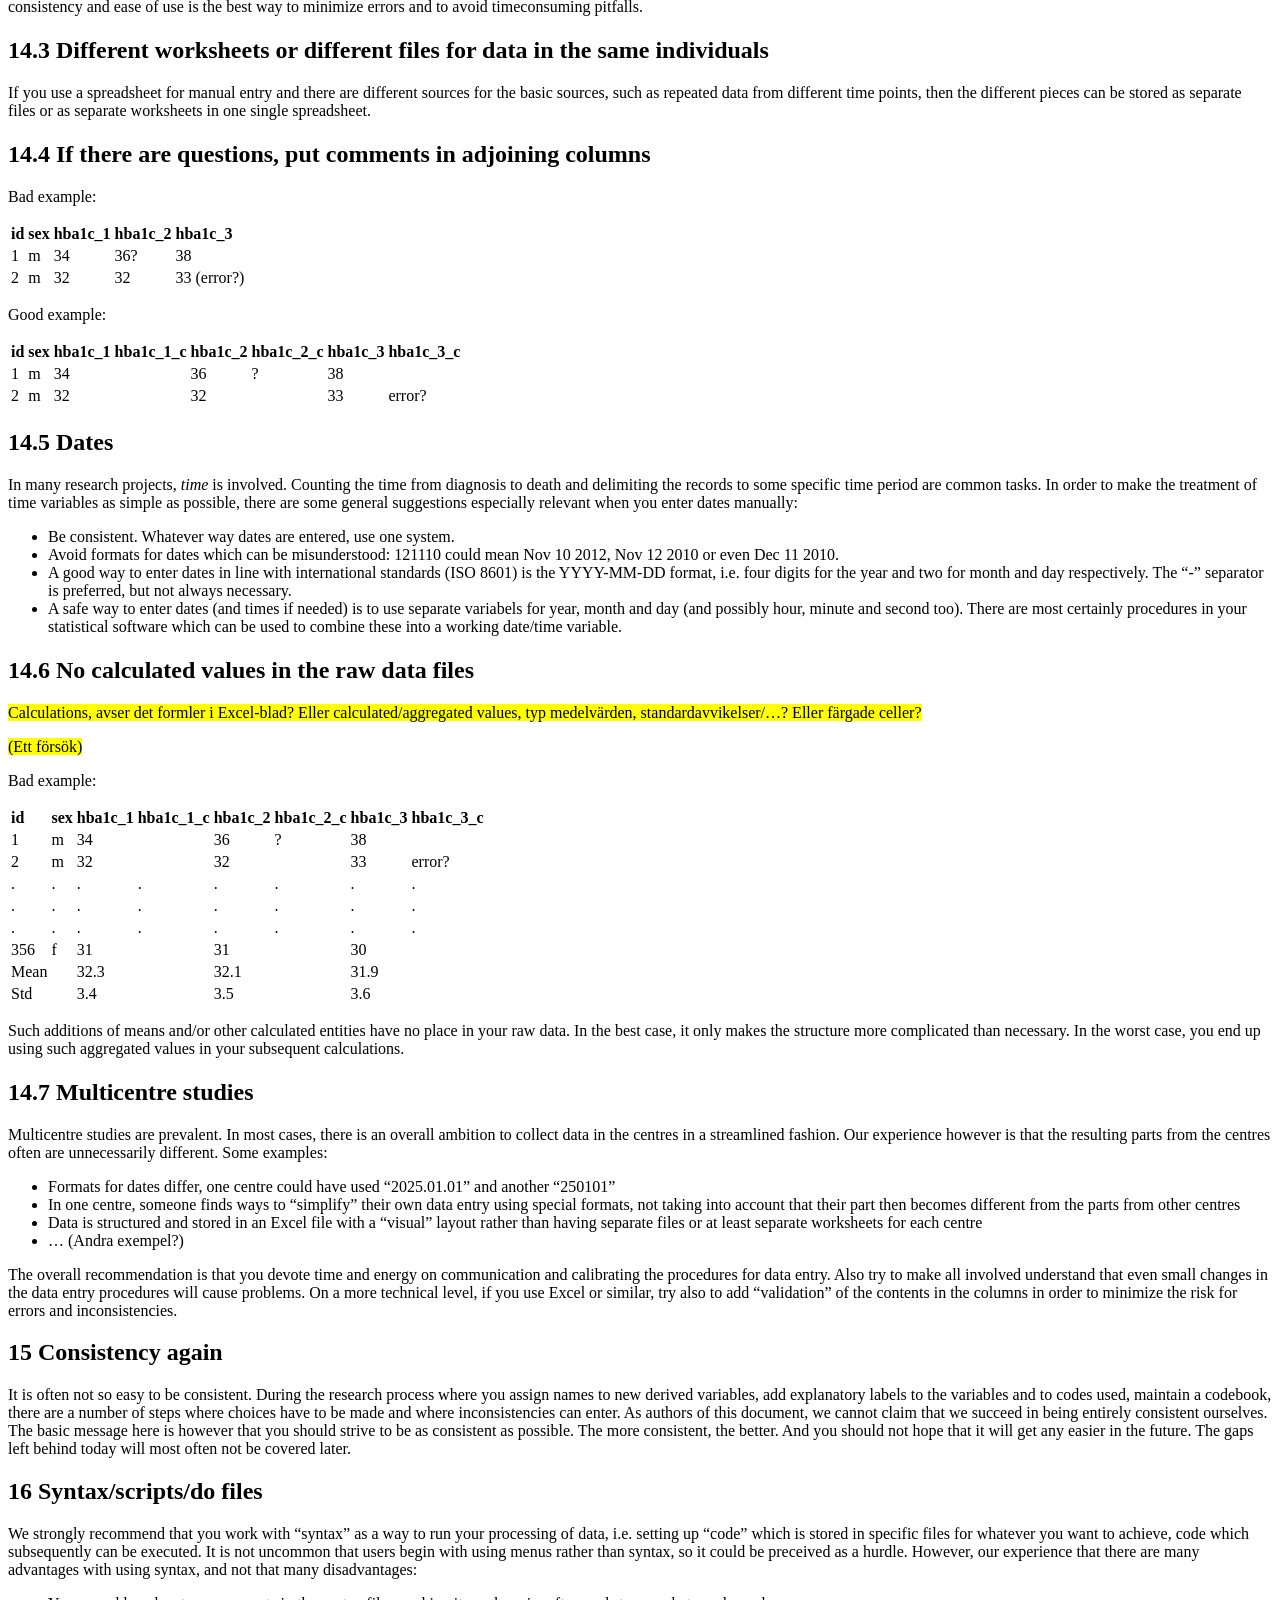
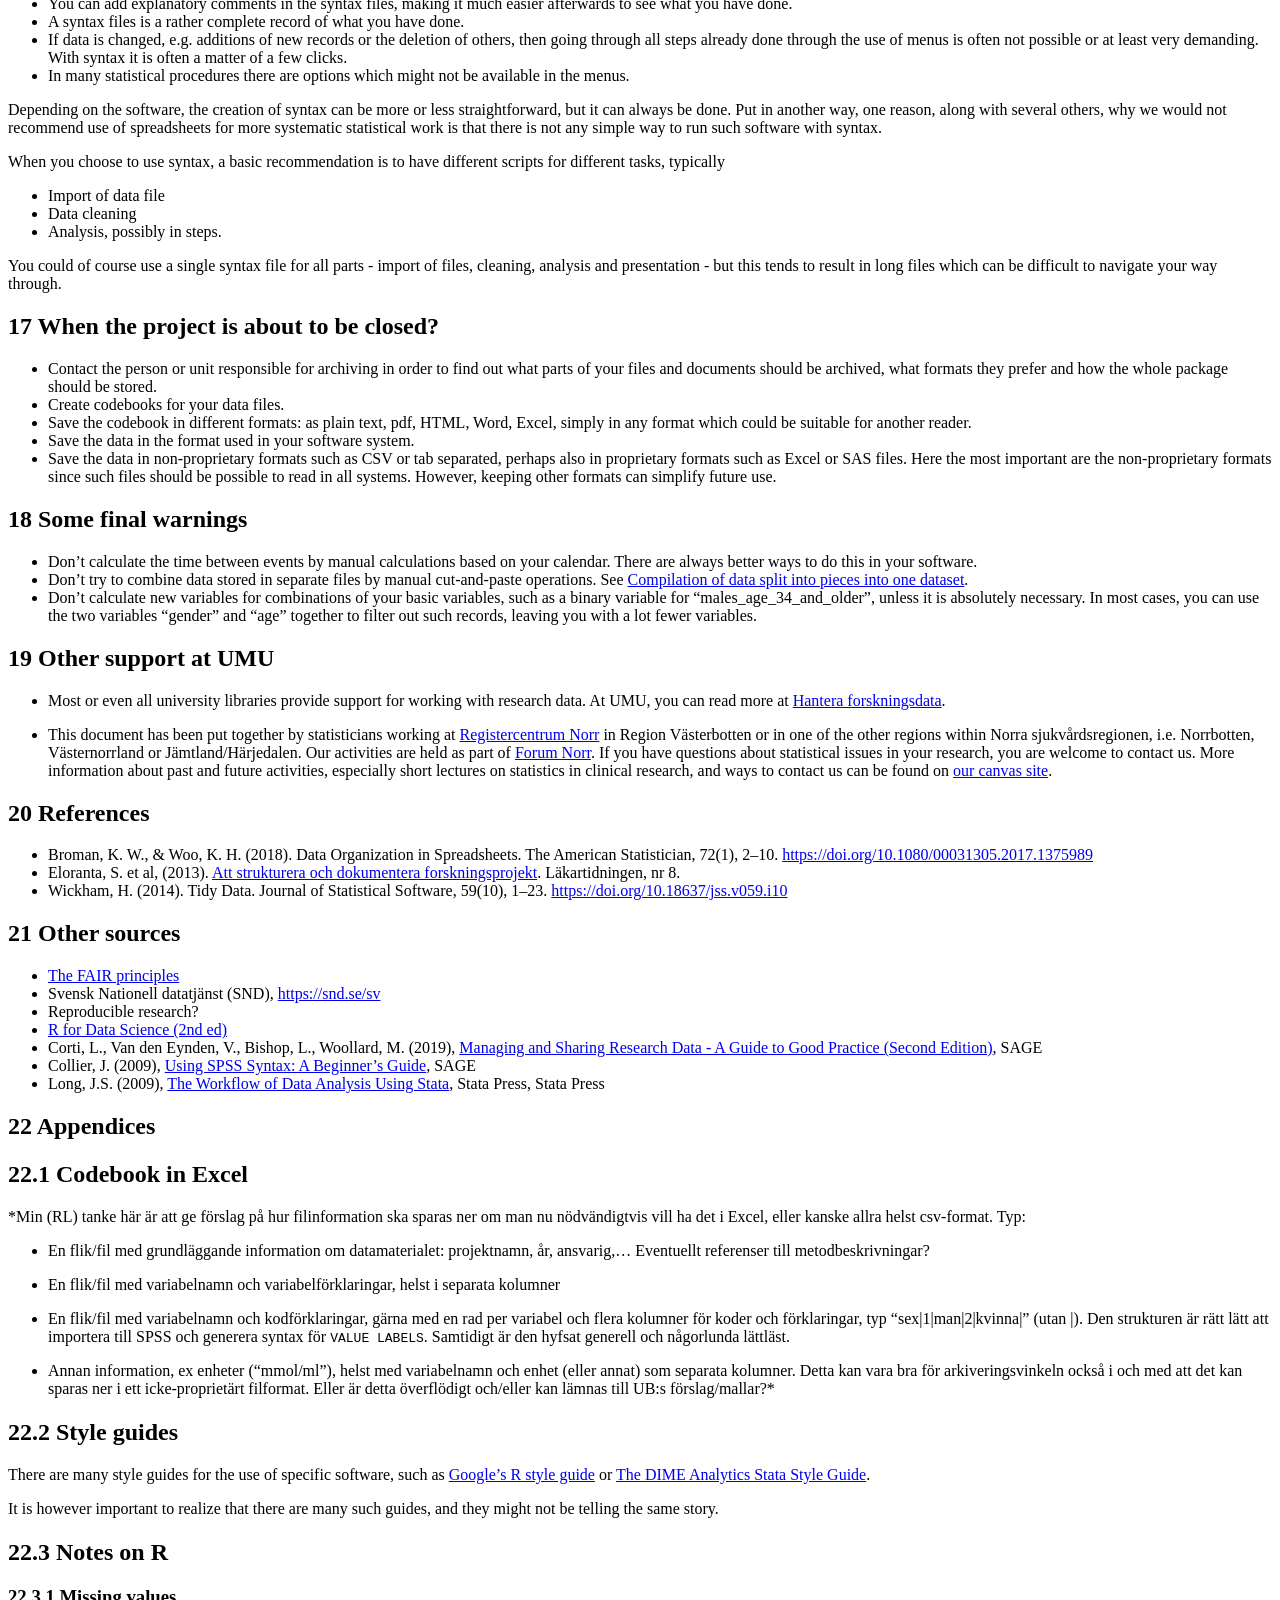
==== commit 5824b57a: "deploy: 643cf1d9a11588151cb10aca113c8d6dd58d4995" ====
--- a/index.html
+++ b/index.html
@@ -46,7 +46,7 @@
 <link href="site_libs/quarto-html/quarto-syntax-highlighting-64a204ab8560d761af7679ceaba22944.css" rel="stylesheet" id="quarto-text-highlighting-styles">
 <script src="site_libs/bootstrap/bootstrap.min.js"></script>
 <link href="site_libs/bootstrap/bootstrap-icons.css" rel="stylesheet">
-<link href="site_libs/bootstrap/bootstrap-55617497126496852ff9f5a59253c640.min.css" rel="stylesheet" append-hash="true" id="quarto-bootstrap" data-mode="light">
+<link href="site_libs/bootstrap/bootstrap-3e9b1289f5f353c49b617ce48ad2bc38.min.css" rel="stylesheet" append-hash="true" id="quarto-bootstrap" data-mode="light">
 <script id="quarto-search-options" type="application/json">{
   "location": "sidebar",
   "copy-button": false,
@@ -334,7 +334,7 @@
 </div>
 </div>
 </div>
-<p>In this document we are focusing on the first parts up until “Study file”, i.a. the analysis part is not covered.</p>
+<p>In this document we are focusing on the first parts up until “Study file”, i.e.&nbsp;the analysis part is not covered.</p>
 <p>There are of course projects where there is only one kind of data source, either only data from others or only manually entered data, but the description is meant to cover the following steps:</p>
 <ul>
 <li>Import of data</li>
@@ -907,7 +907,7 @@
 </section>
 <section id="categorical-variables---numerical-or-textstring" class="level2" data-number="10.2">
 <h2 data-number="10.2" class="anchored" data-anchor-id="categorical-variables---numerical-or-textstring"><span class="header-section-number">10.2</span> Categorical variables - numerical or text/string?</h2>
-<p>Categorical variables such as age group <em>can</em> consist of text in string formats, i.a. stored as text rather than numbers, such as “25-64”, “65-”. Most statistical software can handle such formats. However, it is often simpler to use numerical codes, so if you use string formatted variables, be prepared to convert these to numerical ones.</p>
+<p>Categorical variables such as age group <em>can</em> consist of text in string formats, i.e.&nbsp;stored as text rather than numbers, such as “25-64”, “65-”. Most statistical software can handle such formats. However, it is often simpler to use numerical codes, so if you use string formatted variables, be prepared to convert these to numerical ones.</p>
 </section>
 <section id="codes-should-be-assigned-explanations" class="level2" data-number="10.3">
 <h2 data-number="10.3" class="anchored" data-anchor-id="codes-should-be-assigned-explanations"><span class="header-section-number">10.3</span> Codes should be assigned explanations</h2>
@@ -1068,7 +1068,7 @@
 </section>
 <section id="the-raw-data-file" class="level2" data-number="13.5">
 <h2 data-number="13.5" class="anchored" data-anchor-id="the-raw-data-file"><span class="header-section-number">13.5</span> The raw data file</h2>
-<p>The original datafiles containg raw data should be kept raw, i.a. unchanged, preferably also in some other folder than cleaned files and/or files with new derived variables. Raw data files could also be write-protected as an extra countermeasure against possible errors.</p>
+<p>The original datafiles containg raw data should be kept raw, i.e. unchanged, preferably also in some other folder than cleaned files and/or files with new derived variables. Raw data files could also be write-protected as an extra countermeasure against possible errors.</p>
 </section>
 <section id="how-should-additions-and-corrections-to-data-files-be-made" class="level2" data-number="13.6">
 <h2 data-number="13.6" class="anchored" data-anchor-id="how-should-additions-and-corrections-to-data-files-be-made"><span class="header-section-number">13.6</span> How should additions and corrections to data files be made?</h2>
@@ -1286,7 +1286,7 @@
 <ul>
 <li>Be consistent. Whatever way dates are entered, use one system.</li>
 <li>Avoid formats for dates which can be misunderstood: 121110 could mean Nov 10 2012, Nov 12 2010 or even Dec 11 2010.</li>
-<li>A good way to enter dates in line with international standards (ISO 8601) is the YYYY-MM-DD format, i.a. four digits for the year and two for month and day respectively. The “-” separator is preferred, but not always necessary.</li>
+<li>A good way to enter dates in line with international standards (ISO 8601) is the YYYY-MM-DD format, i.e.&nbsp;four digits for the year and two for month and day respectively. The “-” separator is preferred, but not always necessary.</li>
 <li>A safe way to enter dates (and times if needed) is to use separate variabels for year, month and day (and possibly hour, minute and second too). There are most certainly procedures in your statistical software which can be used to combine these into a working date/time variable.</li>
 </ul>
 </section>
@@ -1411,7 +1411,7 @@
 </section>
 <section id="syntax-files" class="level1" data-number="16">
 <h1 data-number="16"><span class="header-section-number">16</span> Syntax/scripts/do files</h1>
-<p>We strongly recommend that you work with “syntax” as a way to run your processing of data, i.a. setting up “code” which is stored in specific files for whatever you want to achieve, code which subsequently can be executed. It is not uncommon that users begin with using menus rather than syntax, so it could be preceived as a hurdle. However, our experience that there are many advantages with using syntax, and not that many disadvantages:</p>
+<p>We strongly recommend that you work with “syntax” as a way to run your processing of data, i.e.&nbsp;setting up “code” which is stored in specific files for whatever you want to achieve, code which subsequently can be executed. It is not uncommon that users begin with using menus rather than syntax, so it could be preceived as a hurdle. However, our experience that there are many advantages with using syntax, and not that many disadvantages:</p>
 <ul>
 <li>You can add explanatory comments in the syntax files, making it much easier afterwards to see what you have done.</li>
 <li>A syntax files is a rather complete record of what you have done.</li>
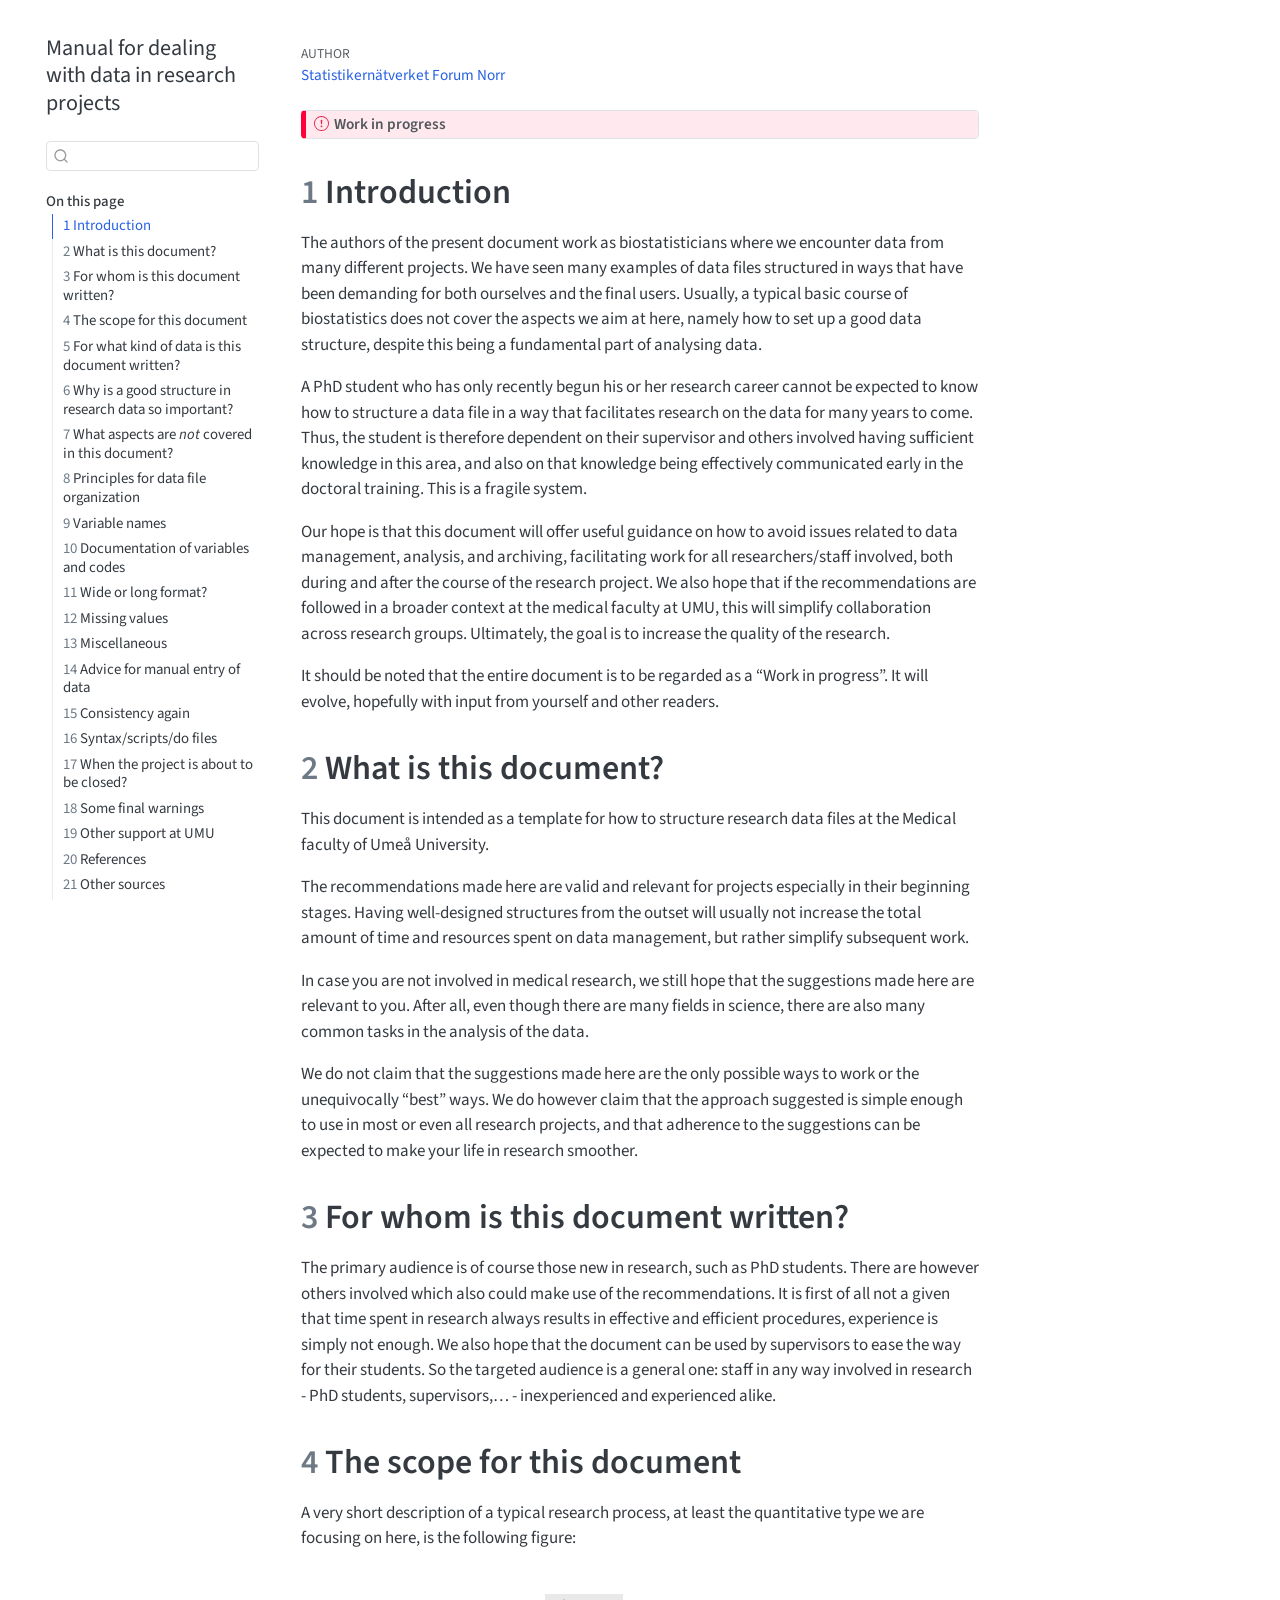
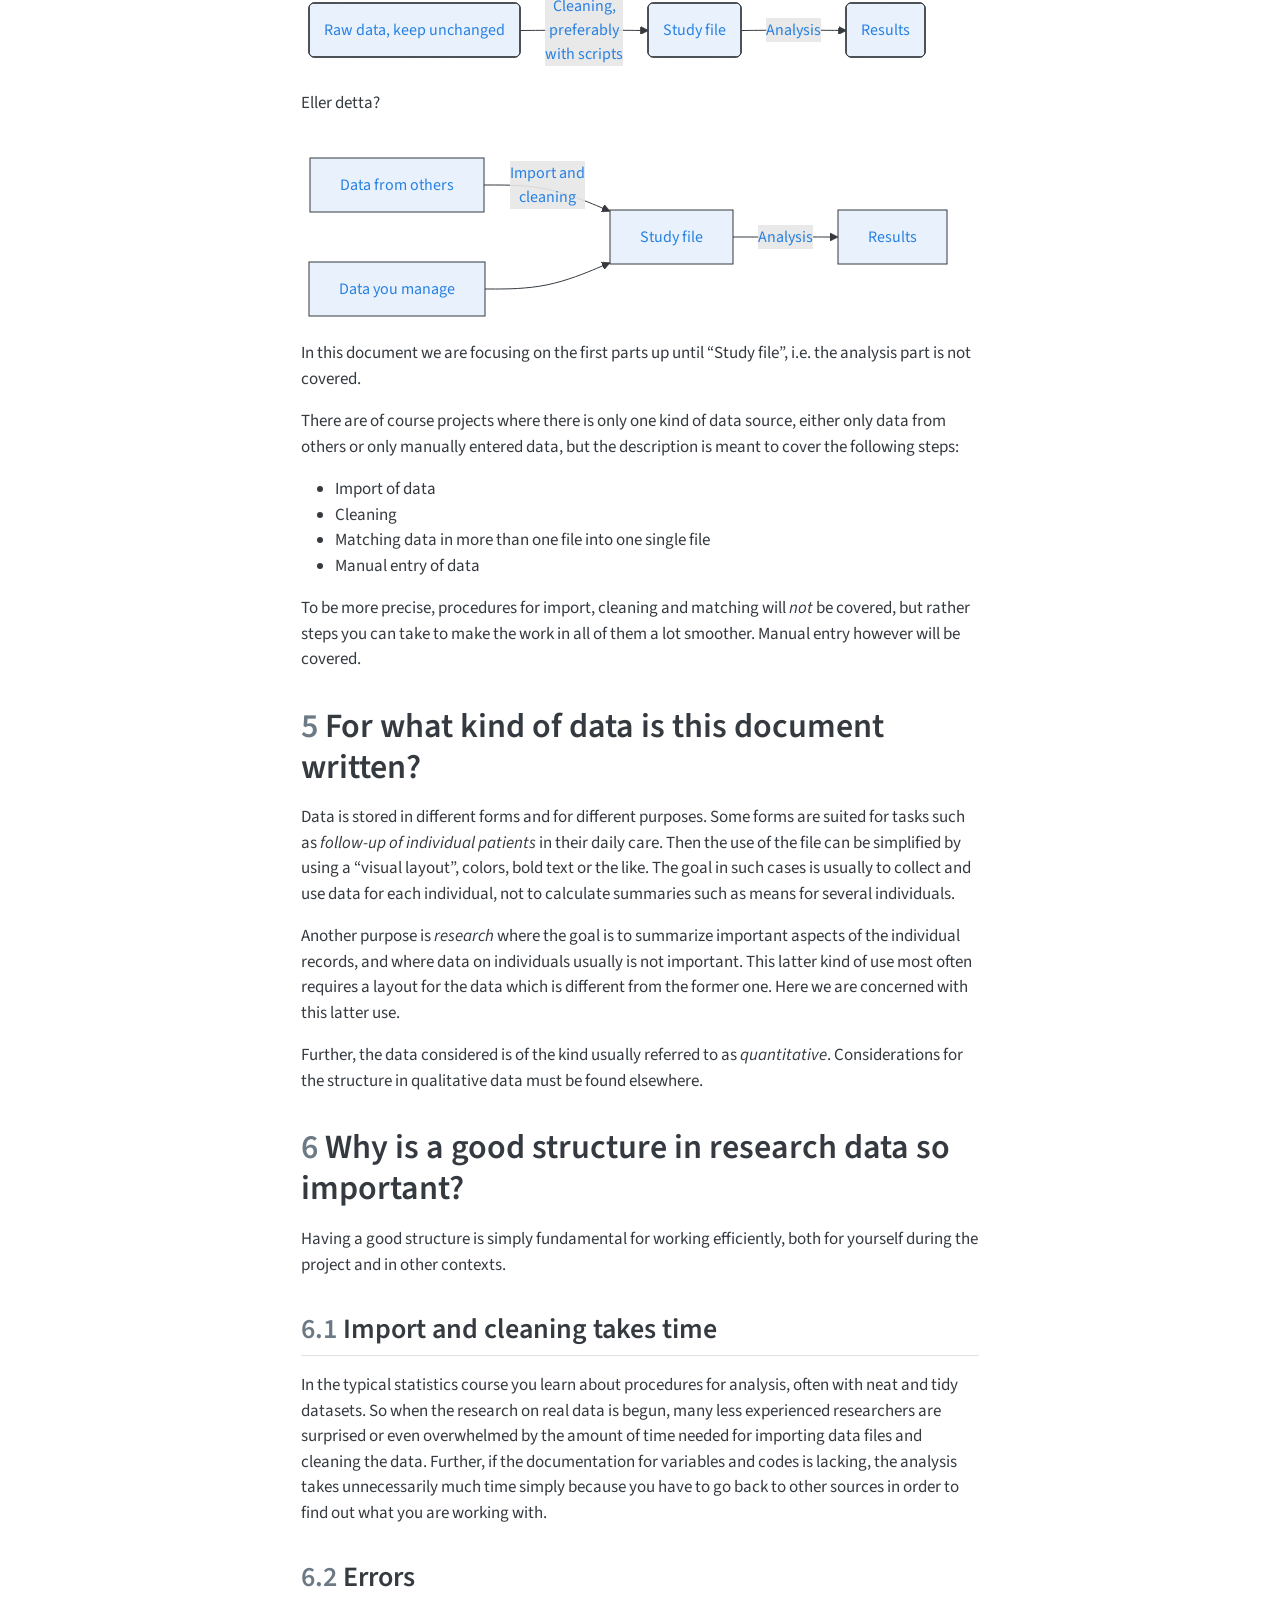
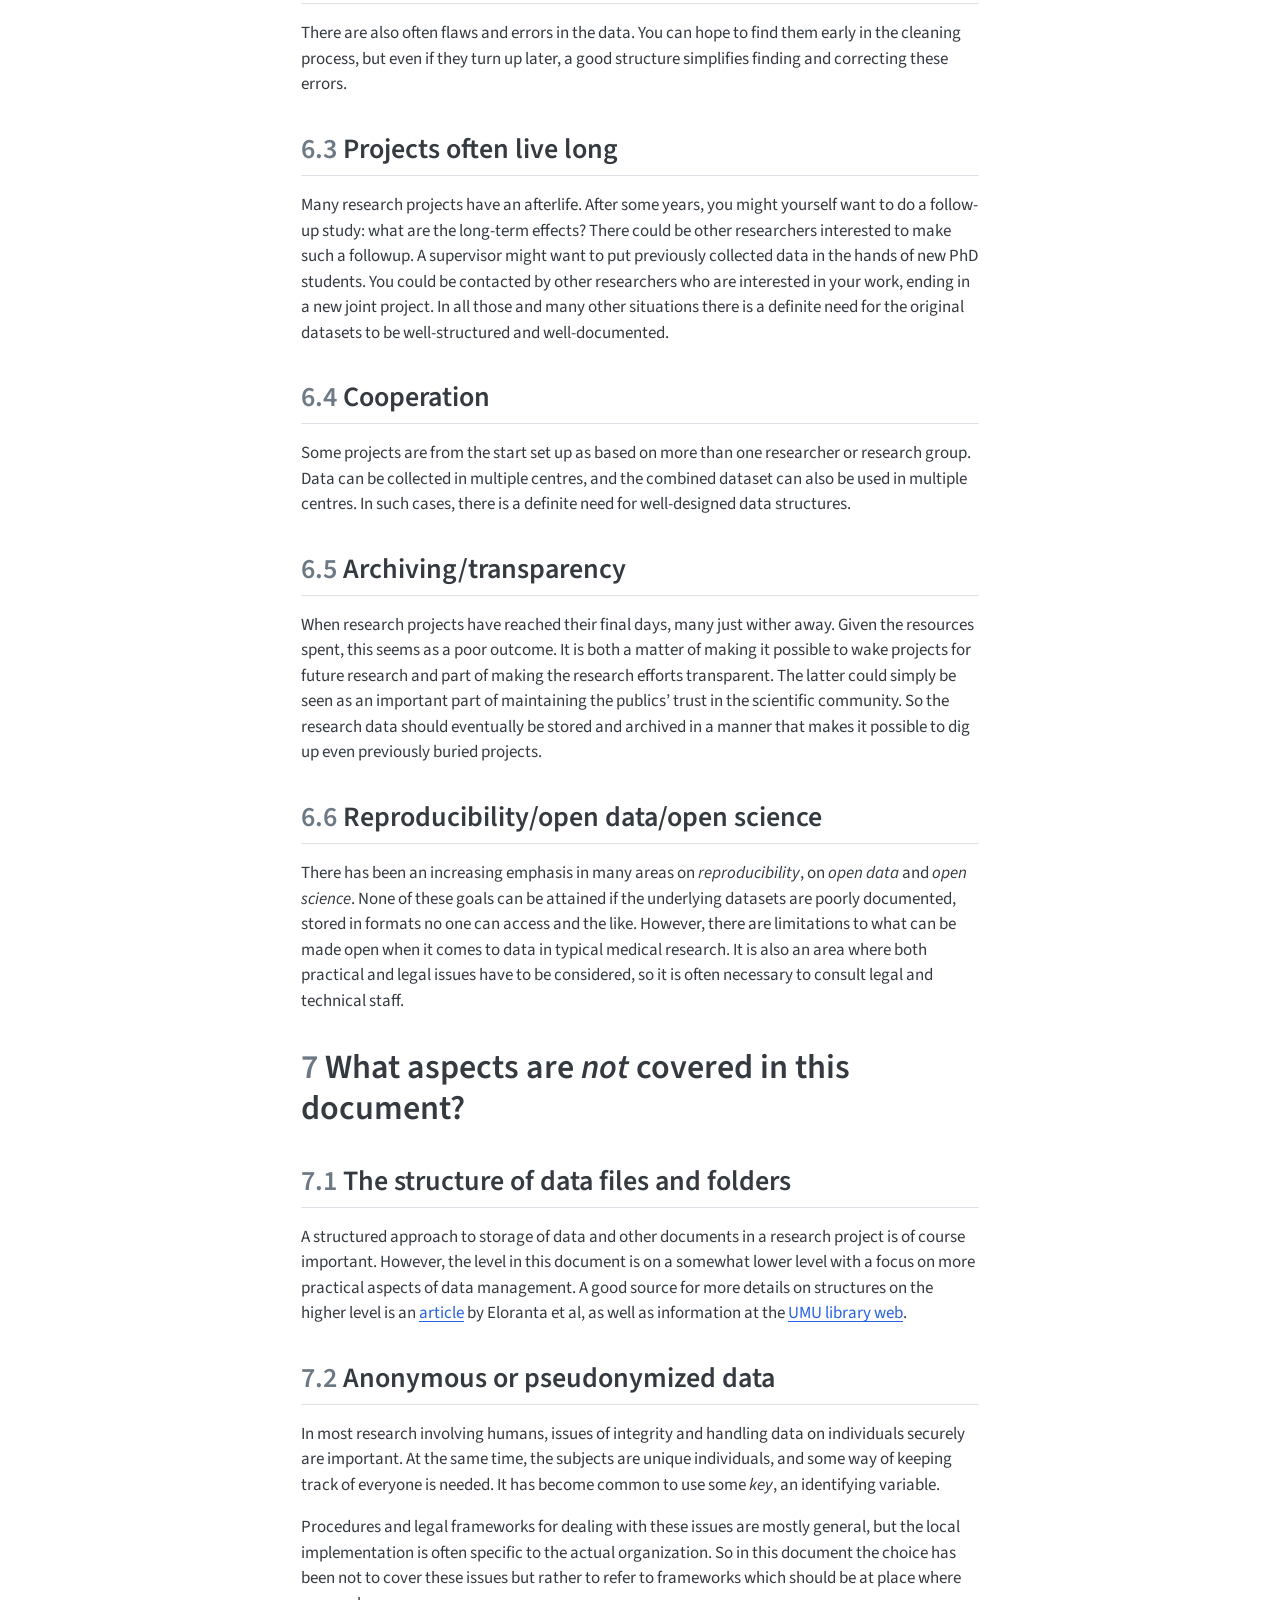
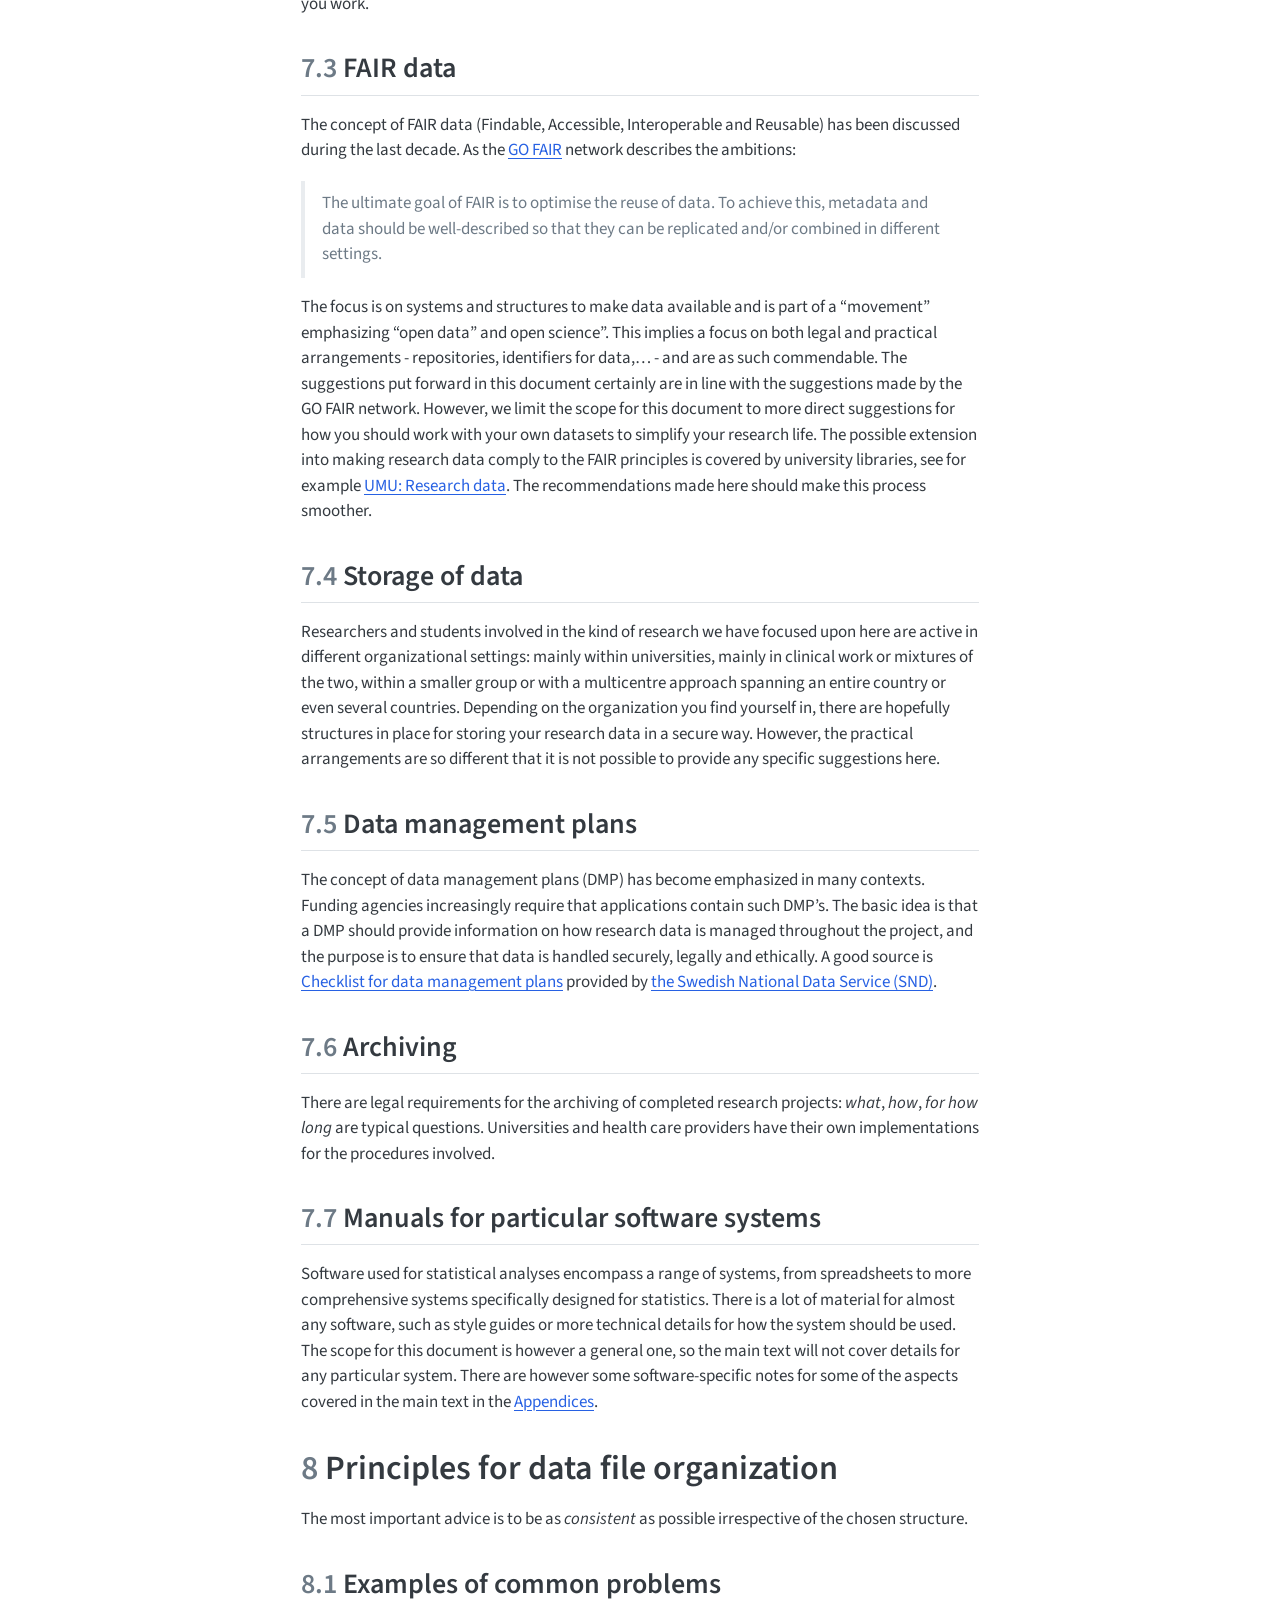
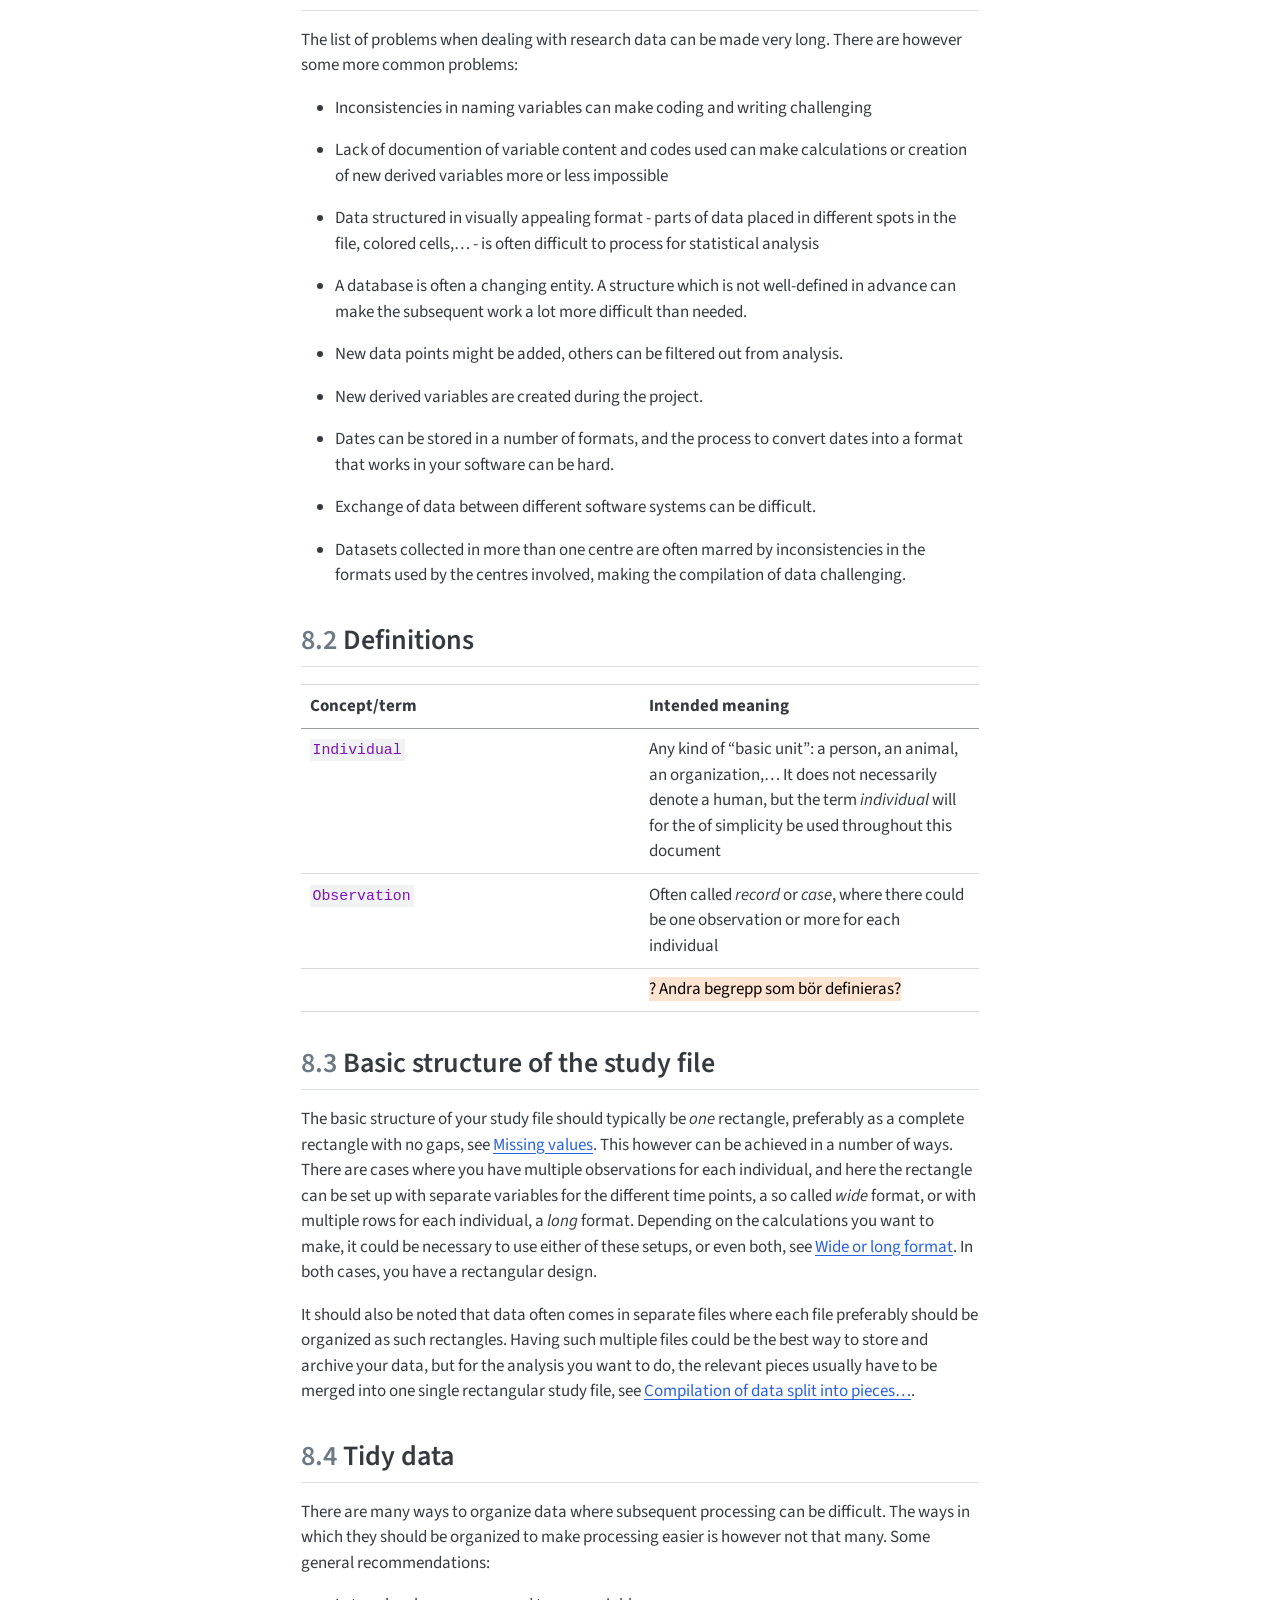
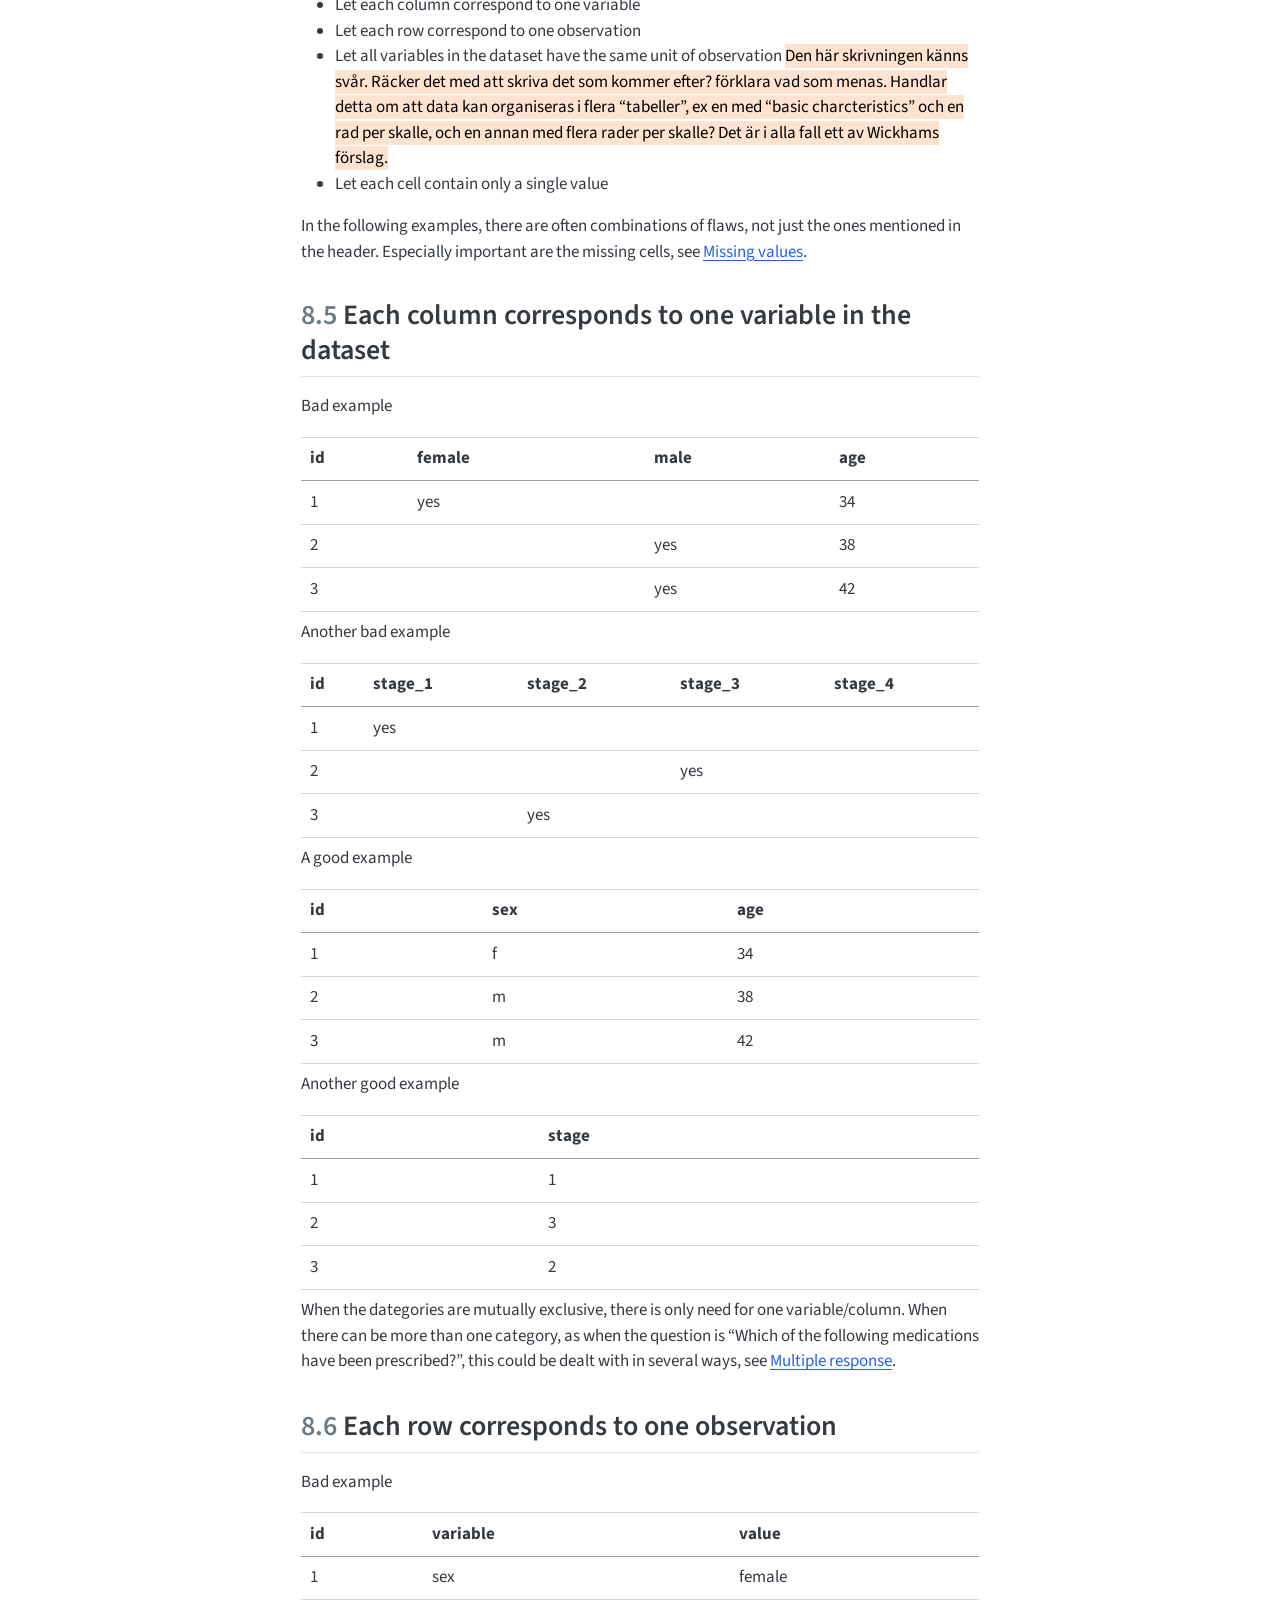
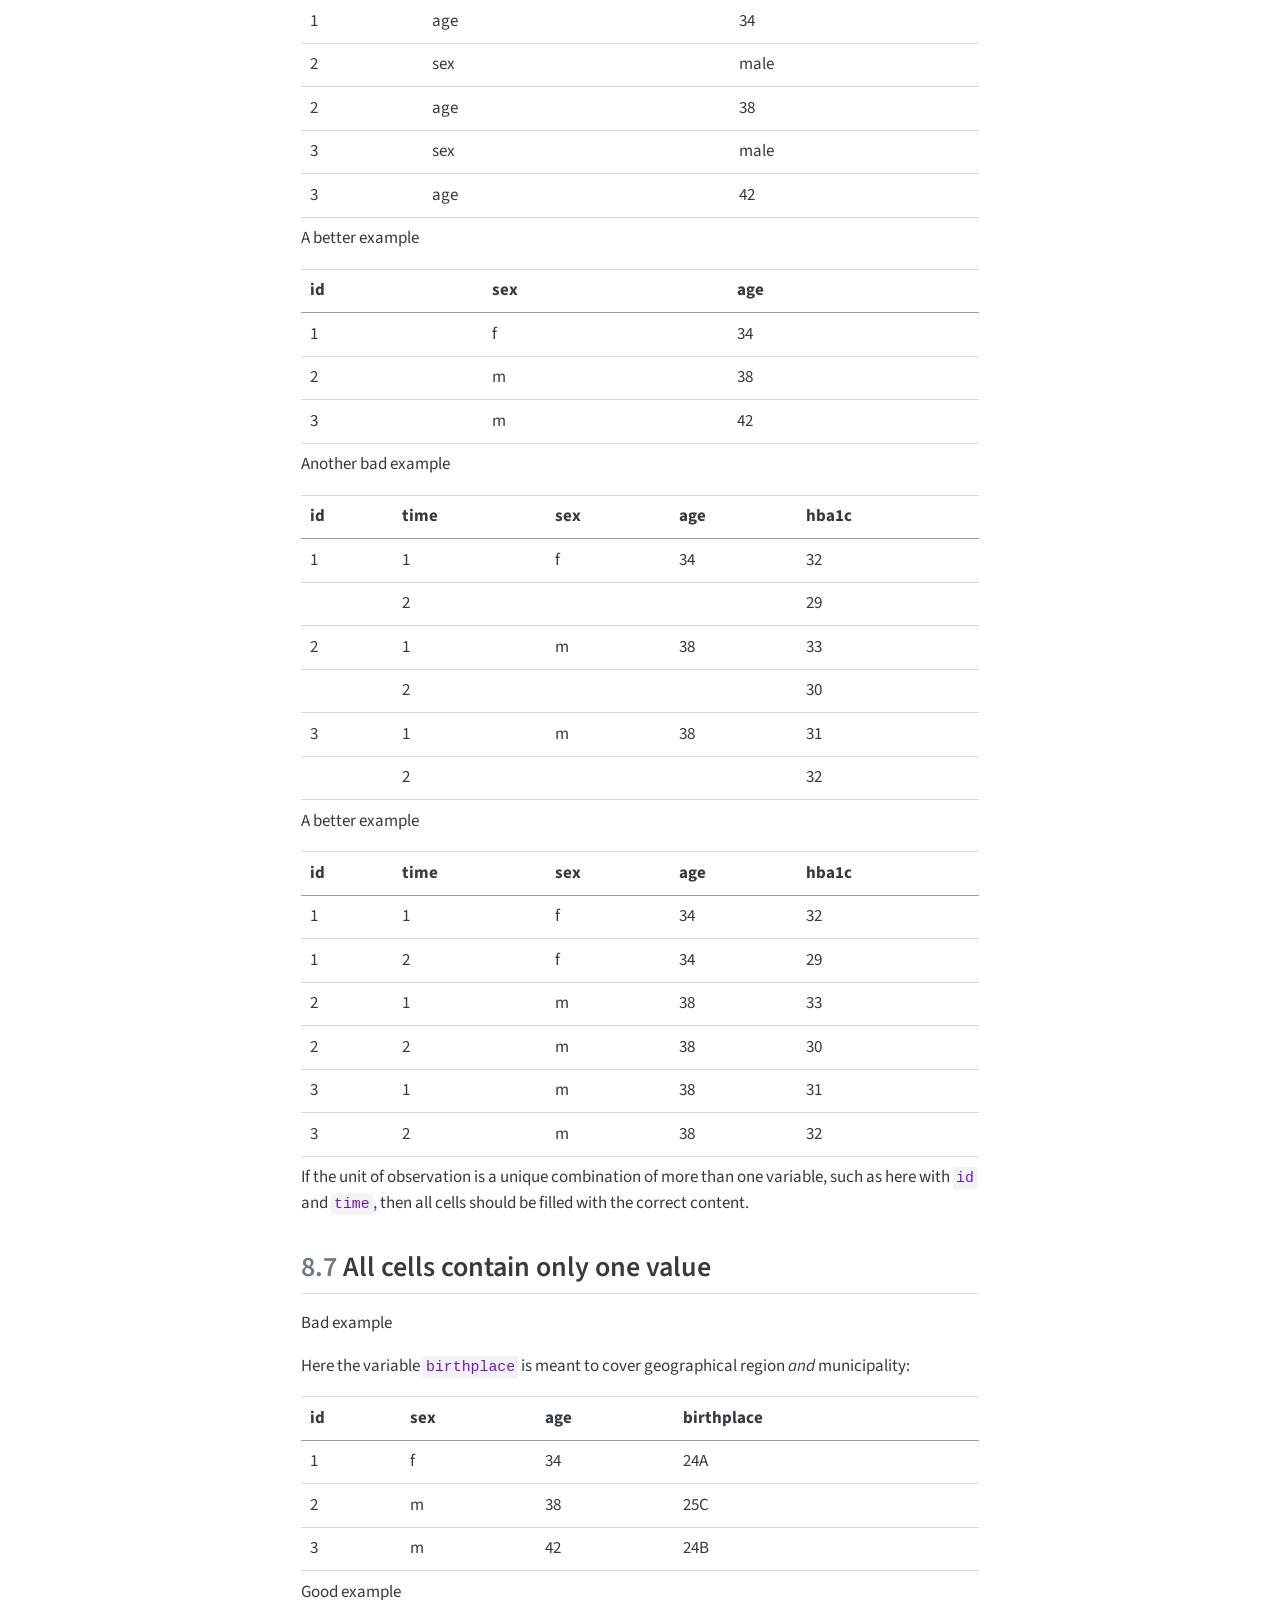
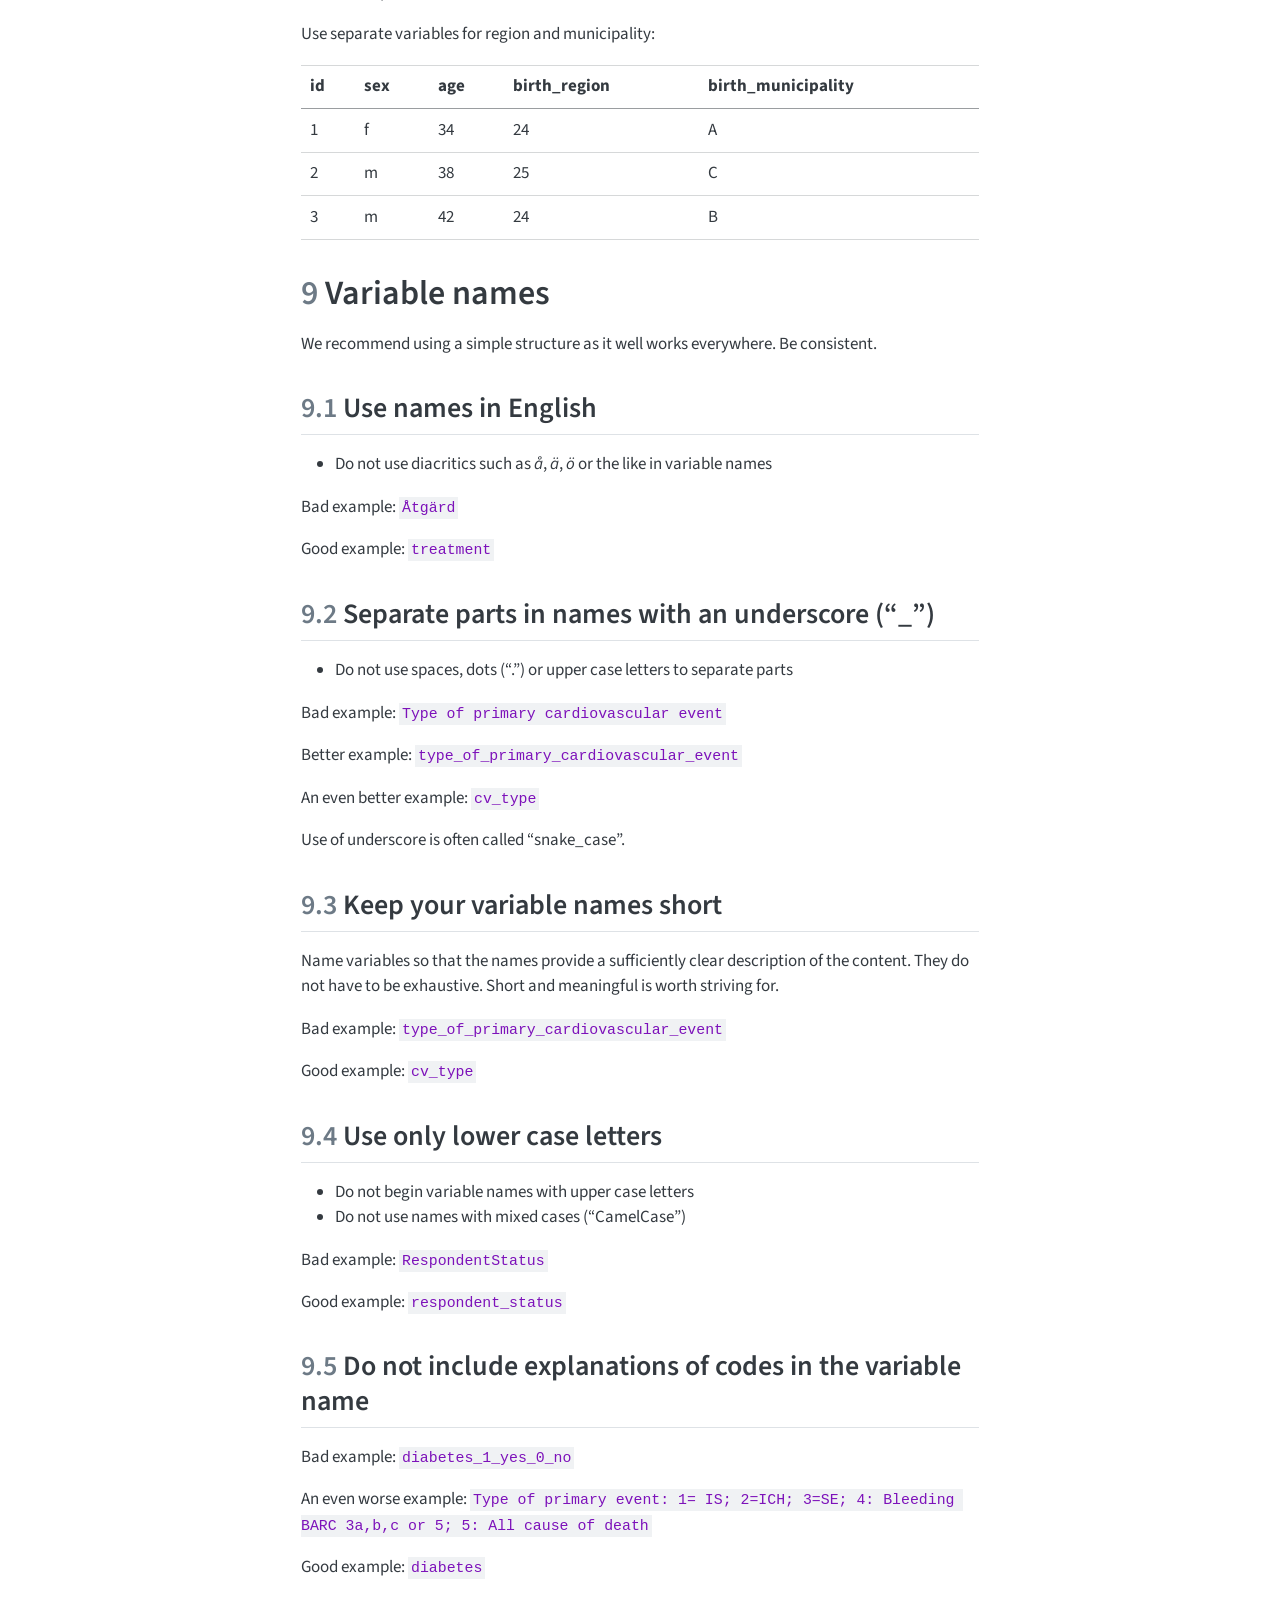
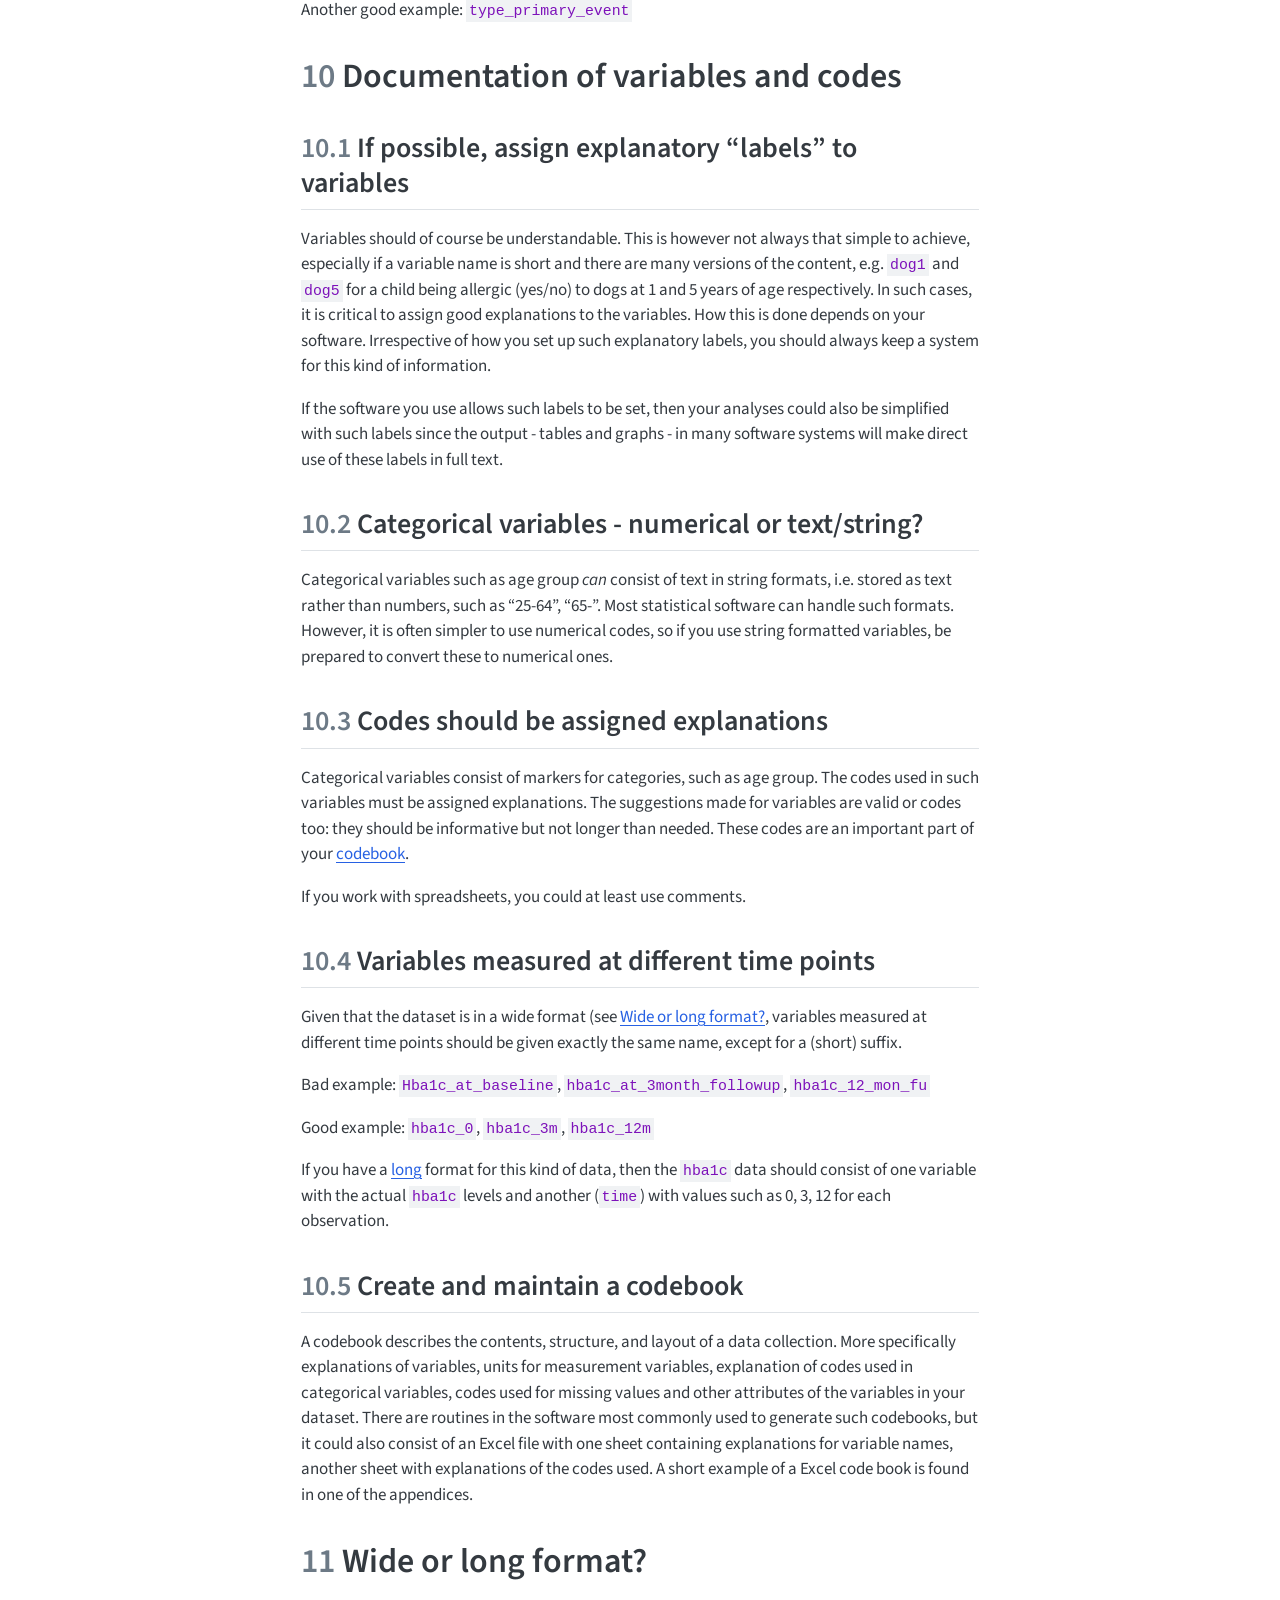
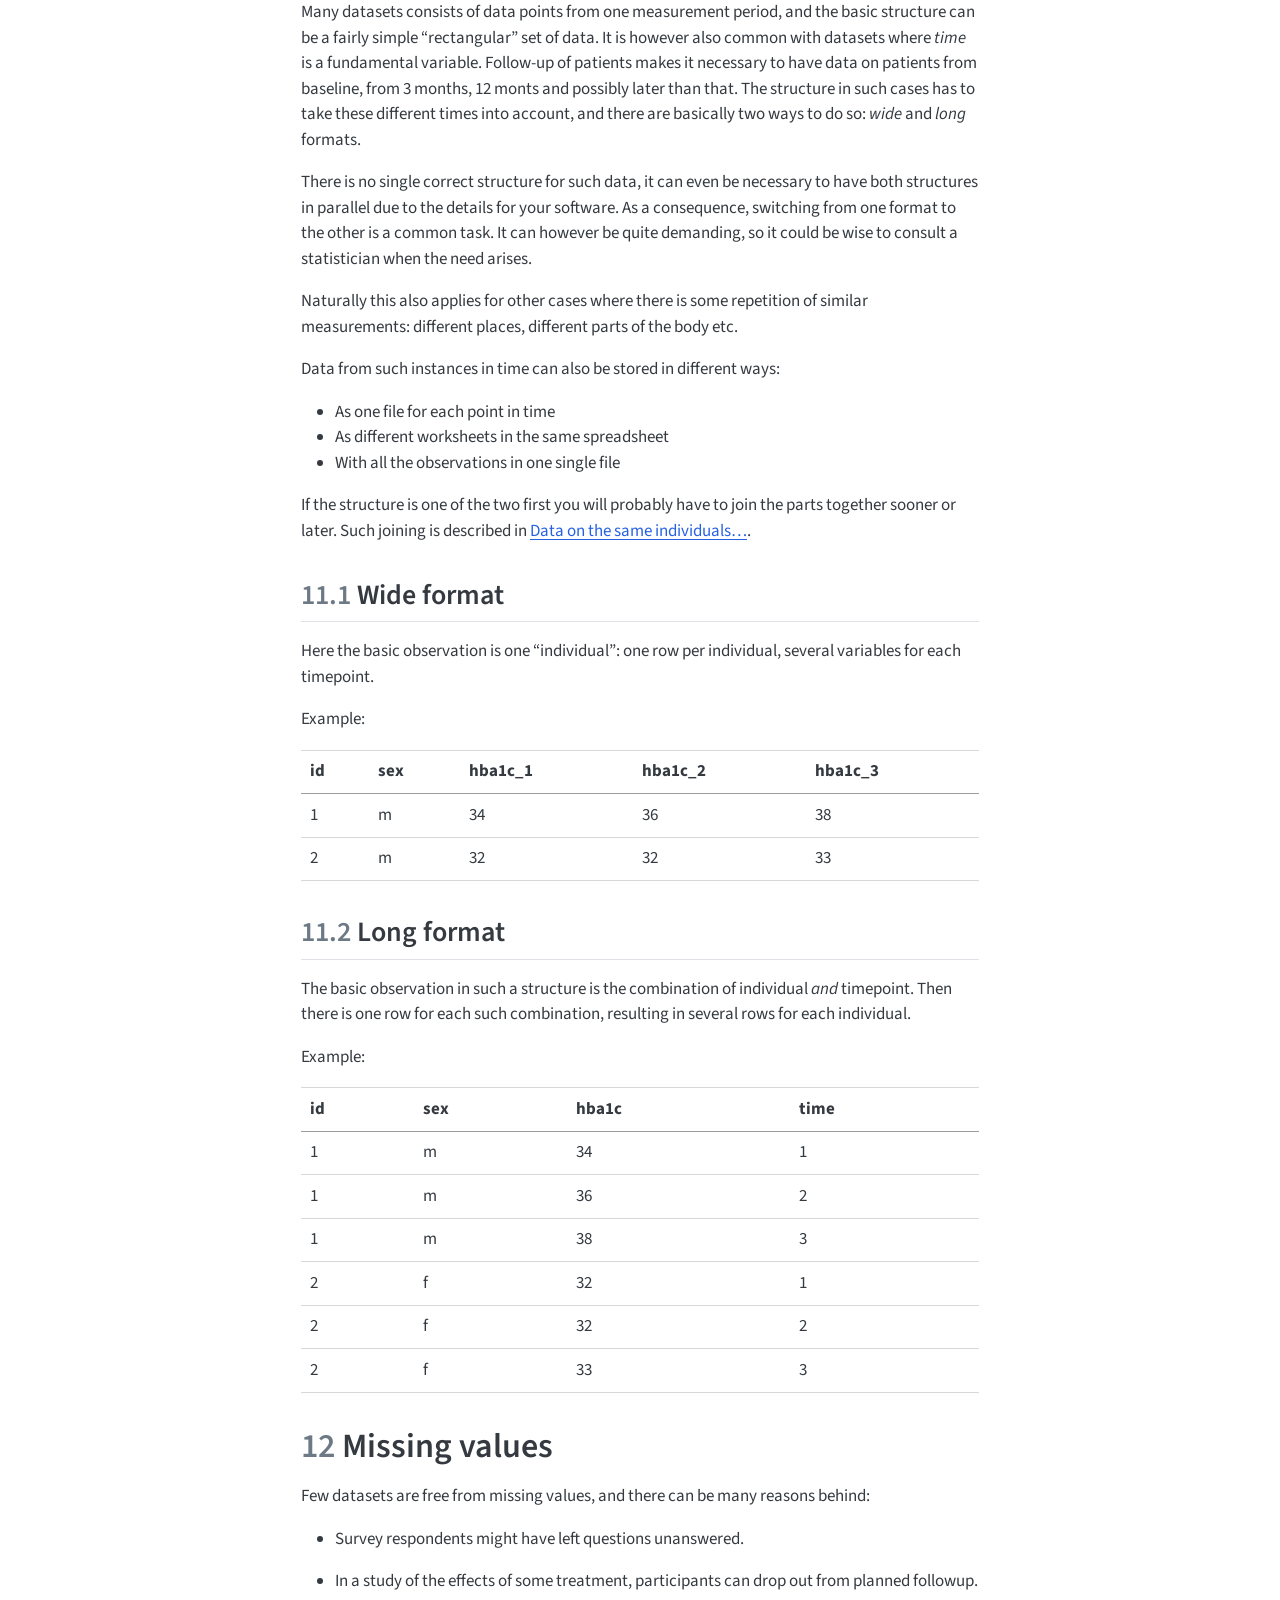
==== commit cfaa5928: "deploy: 5a6c8c5ff0029e404fd2e4418c41f1cd1c9fb39a" ====
--- a/index.html
+++ b/index.html
@@ -46,7 +46,7 @@
 <link href="site_libs/quarto-html/quarto-syntax-highlighting-64a204ab8560d761af7679ceaba22944.css" rel="stylesheet" id="quarto-text-highlighting-styles">
 <script src="site_libs/bootstrap/bootstrap.min.js"></script>
 <link href="site_libs/bootstrap/bootstrap-icons.css" rel="stylesheet">
-<link href="site_libs/bootstrap/bootstrap-3e9b1289f5f353c49b617ce48ad2bc38.min.css" rel="stylesheet" append-hash="true" id="quarto-bootstrap" data-mode="light">
+<link href="site_libs/bootstrap/bootstrap-55617497126496852ff9f5a59253c640.min.css" rel="stylesheet" append-hash="true" id="quarto-bootstrap" data-mode="light">
 <script id="quarto-search-options" type="application/json">{
   "location": "sidebar",
   "copy-button": false,
@@ -455,8 +455,8 @@
 <td>Often called <em>record</em> or <em>case</em>, where there could be one observation or more for each individual</td>
 </tr>
 <tr class="odd">
-<td>?</td>
-<td><mark>Andra begrepp som bör definieras?</mark></td>
+<td></td>
+<td><mark>? Andra begrepp som bör definieras?</mark></td>
 </tr>
 </tbody>
 </table>
@@ -1400,7 +1400,7 @@
 <li>Formats for dates differ, one centre could have used “2025.01.01” and another “250101”</li>
 <li>In one centre, someone finds ways to “simplify” their own data entry using special formats, not taking into account that their part then becomes different from the parts from other centres</li>
 <li>Data is structured and stored in an Excel file with a “visual” layout rather than having separate files or at least separate worksheets for each centre</li>
-<li>… (Andra exempel?)</li>
+<li><mark>? Andra exempel?</mark></li>
 </ul>
 <p>The overall recommendation is that you devote time and energy on communication and calibrating the procedures for data entry. Also try to make all involved understand that even small changes in the data entry procedures will cause problems. On a more technical level, if you use Excel or similar, try also to add “validation” of the contents in the columns in order to minimize the risk for errors and inconsistencies.</p>
 </section>
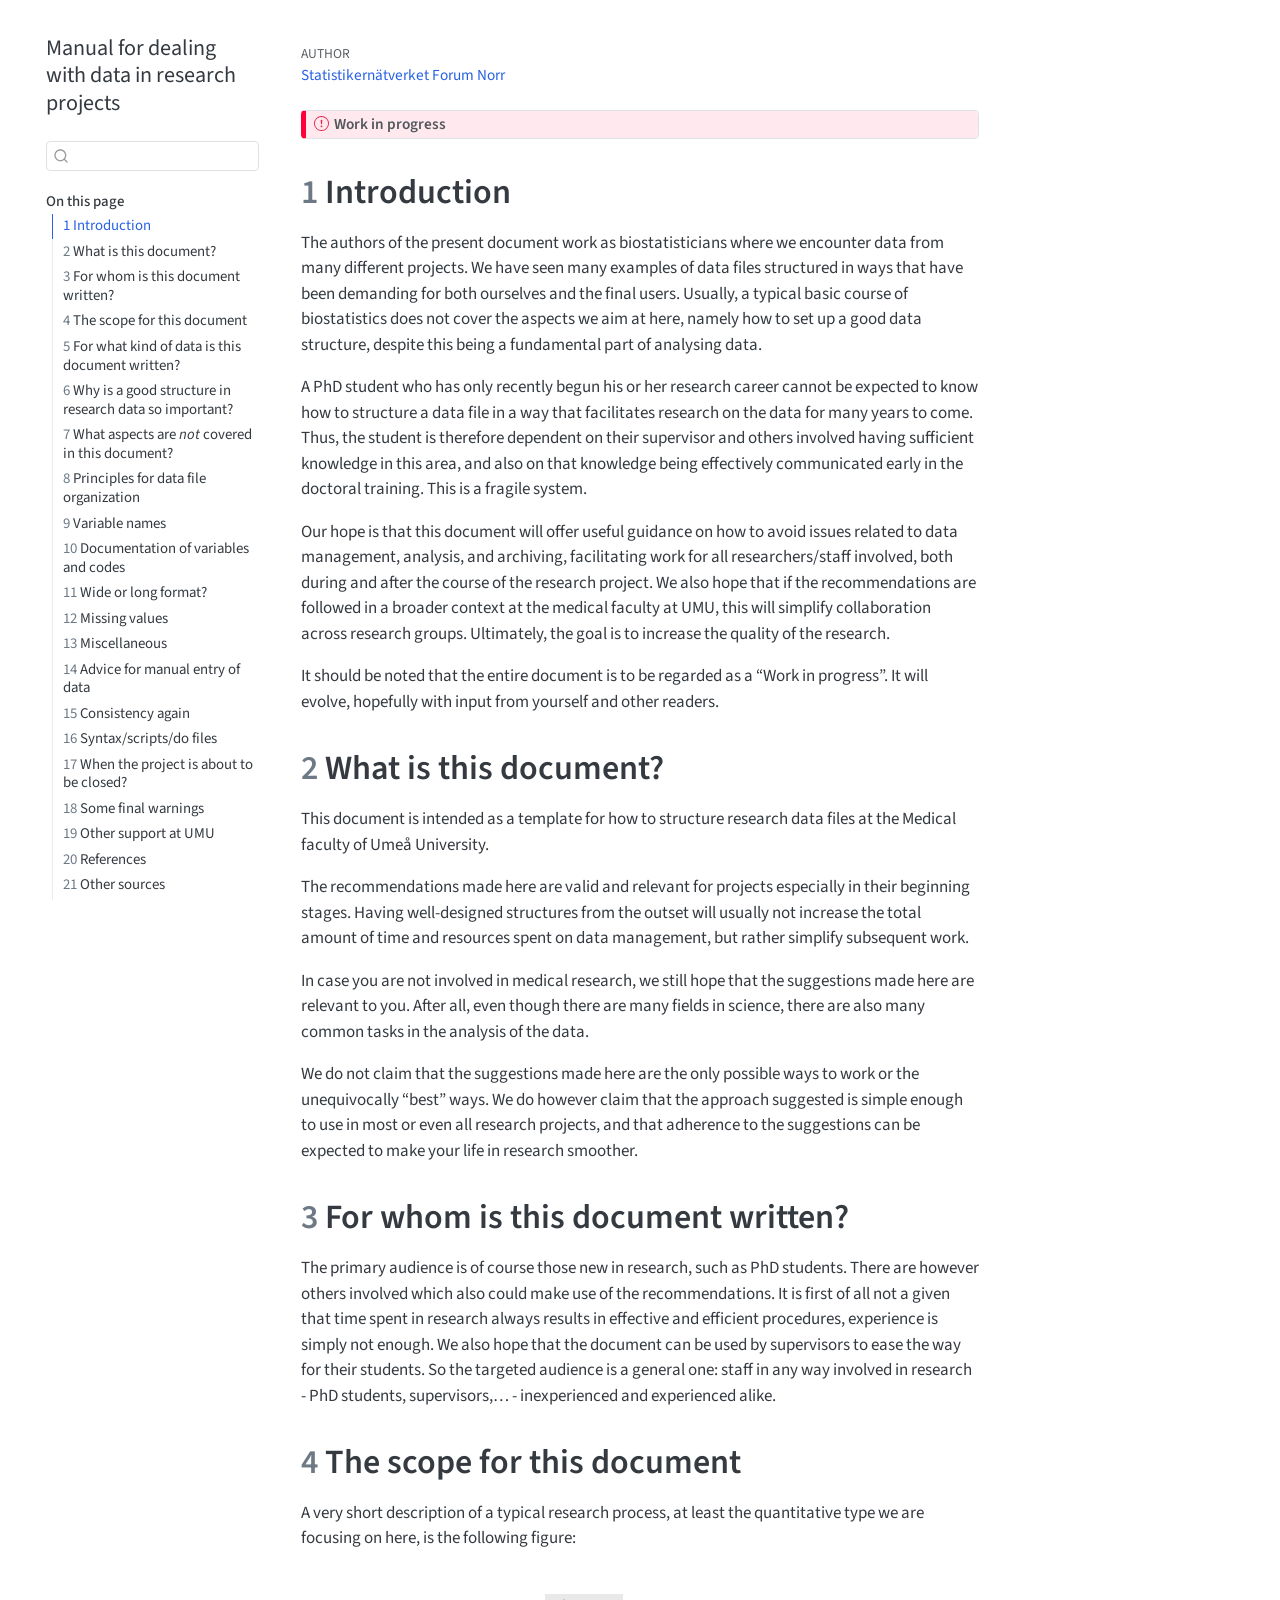
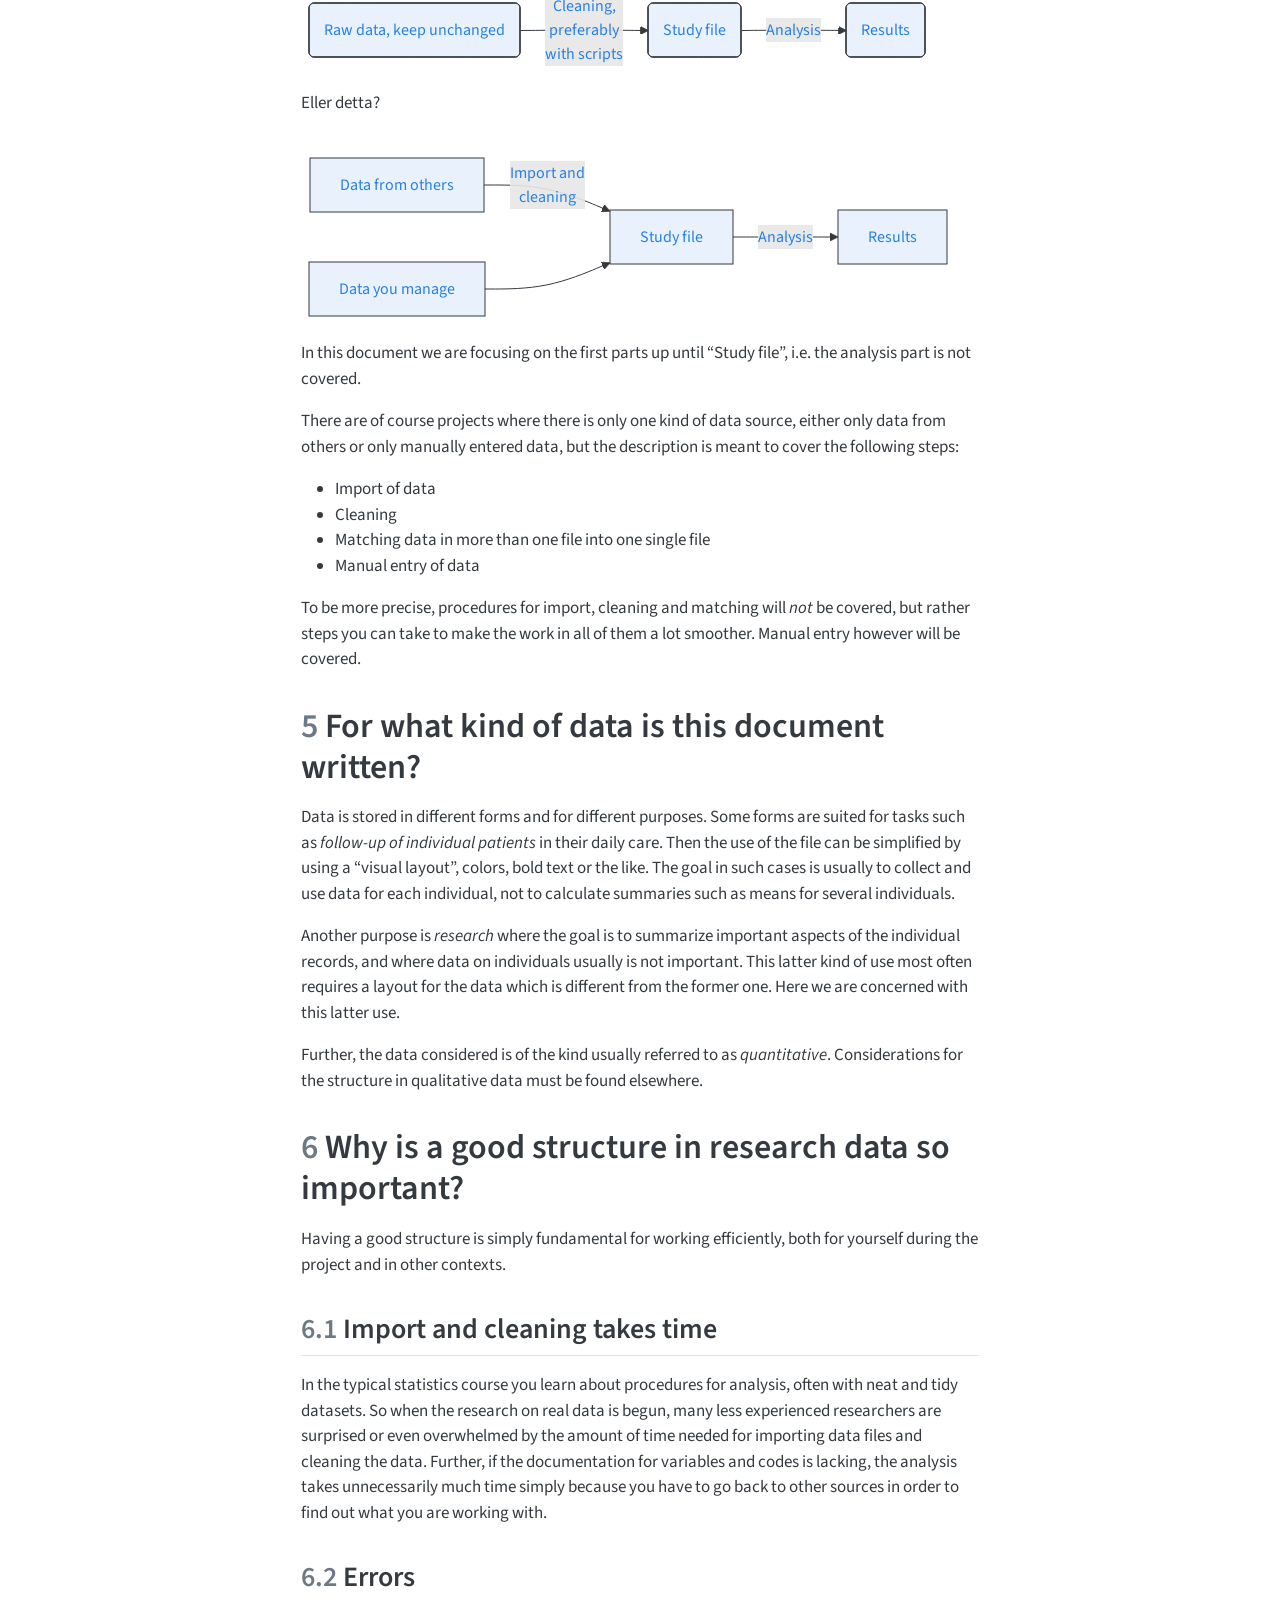
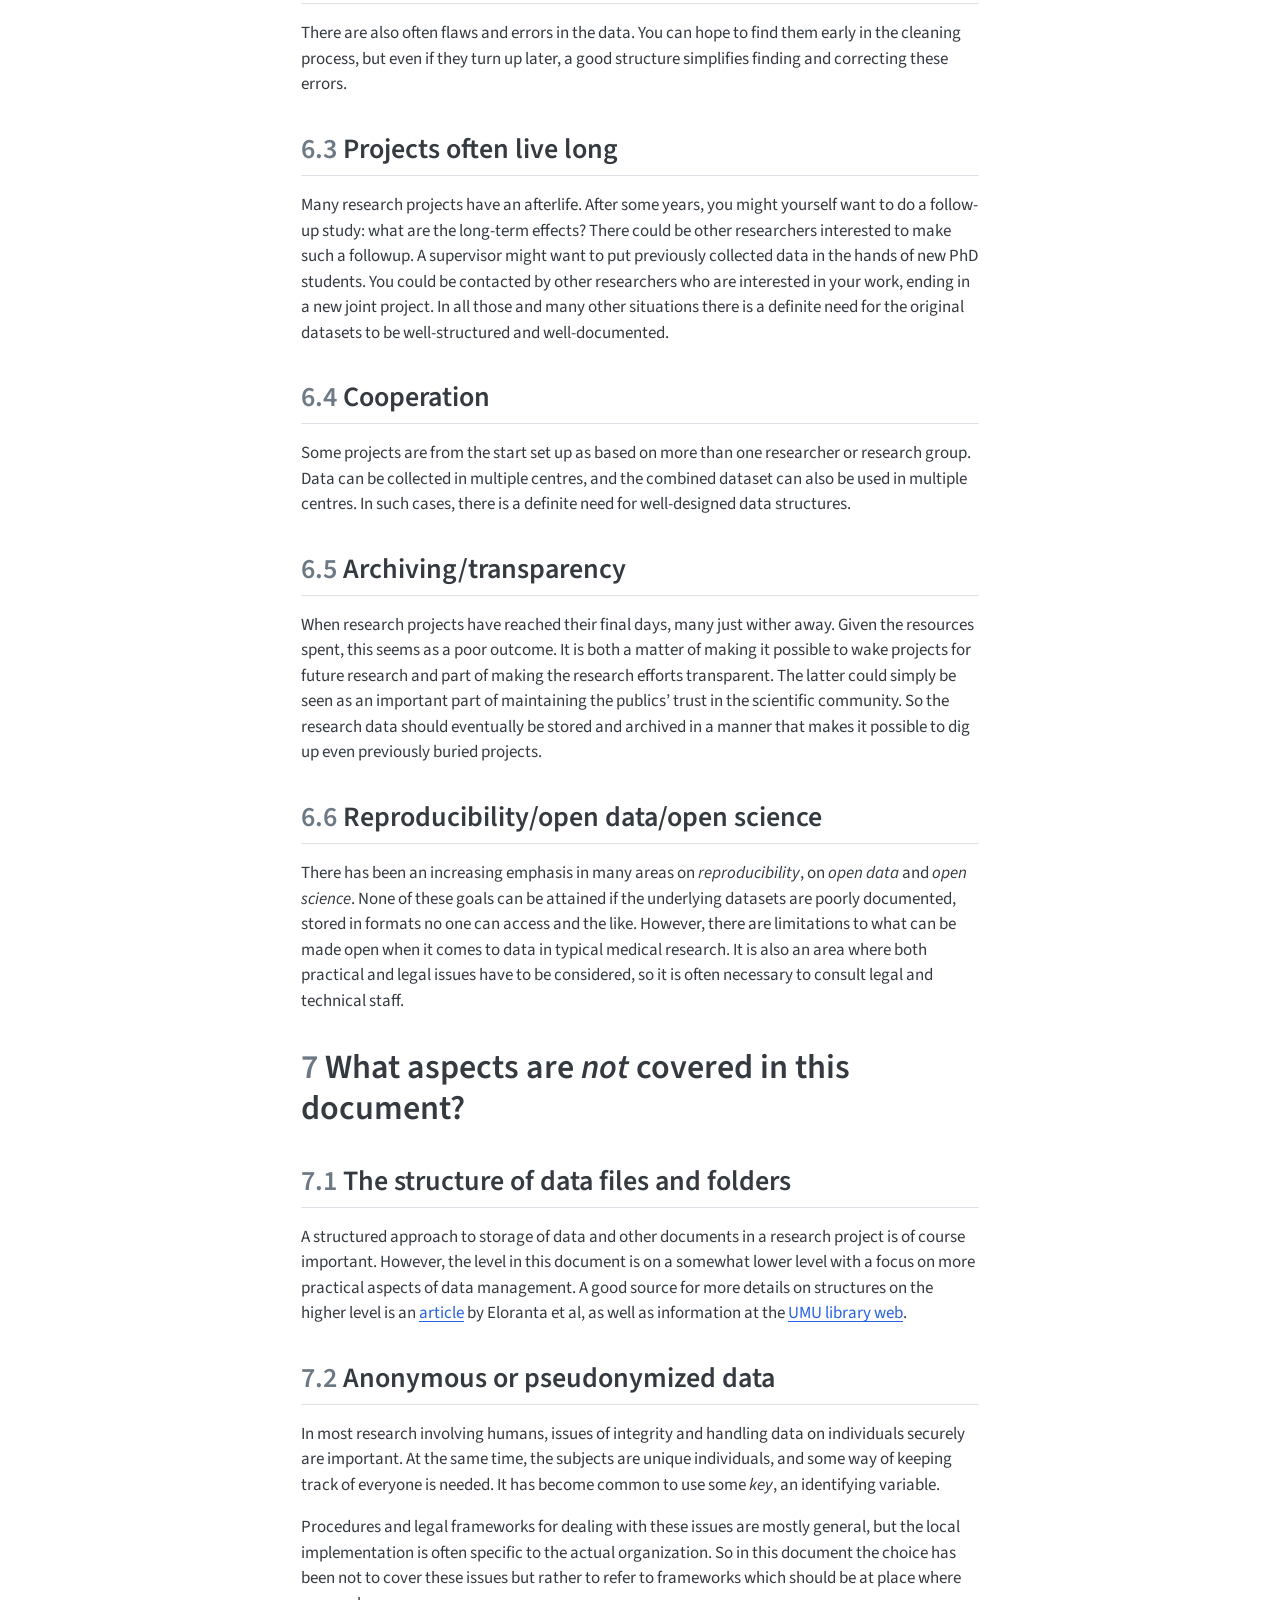
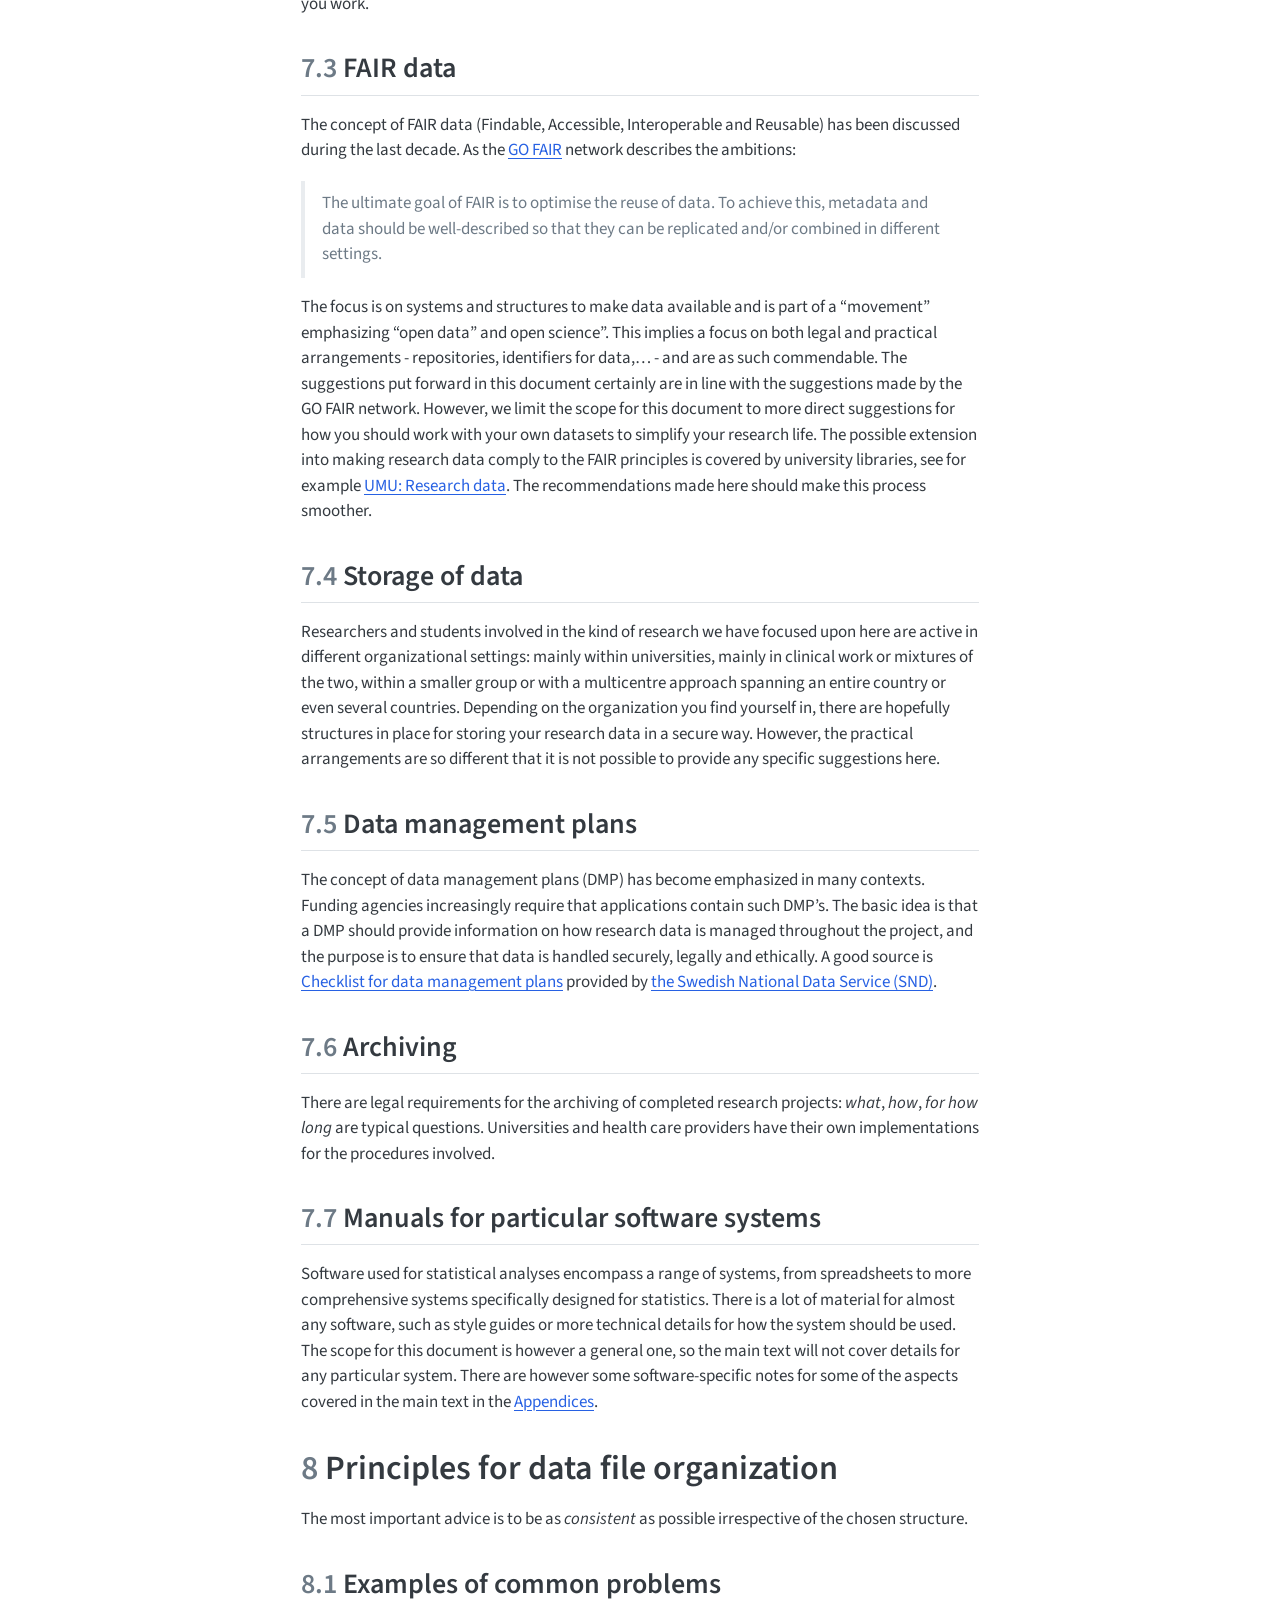
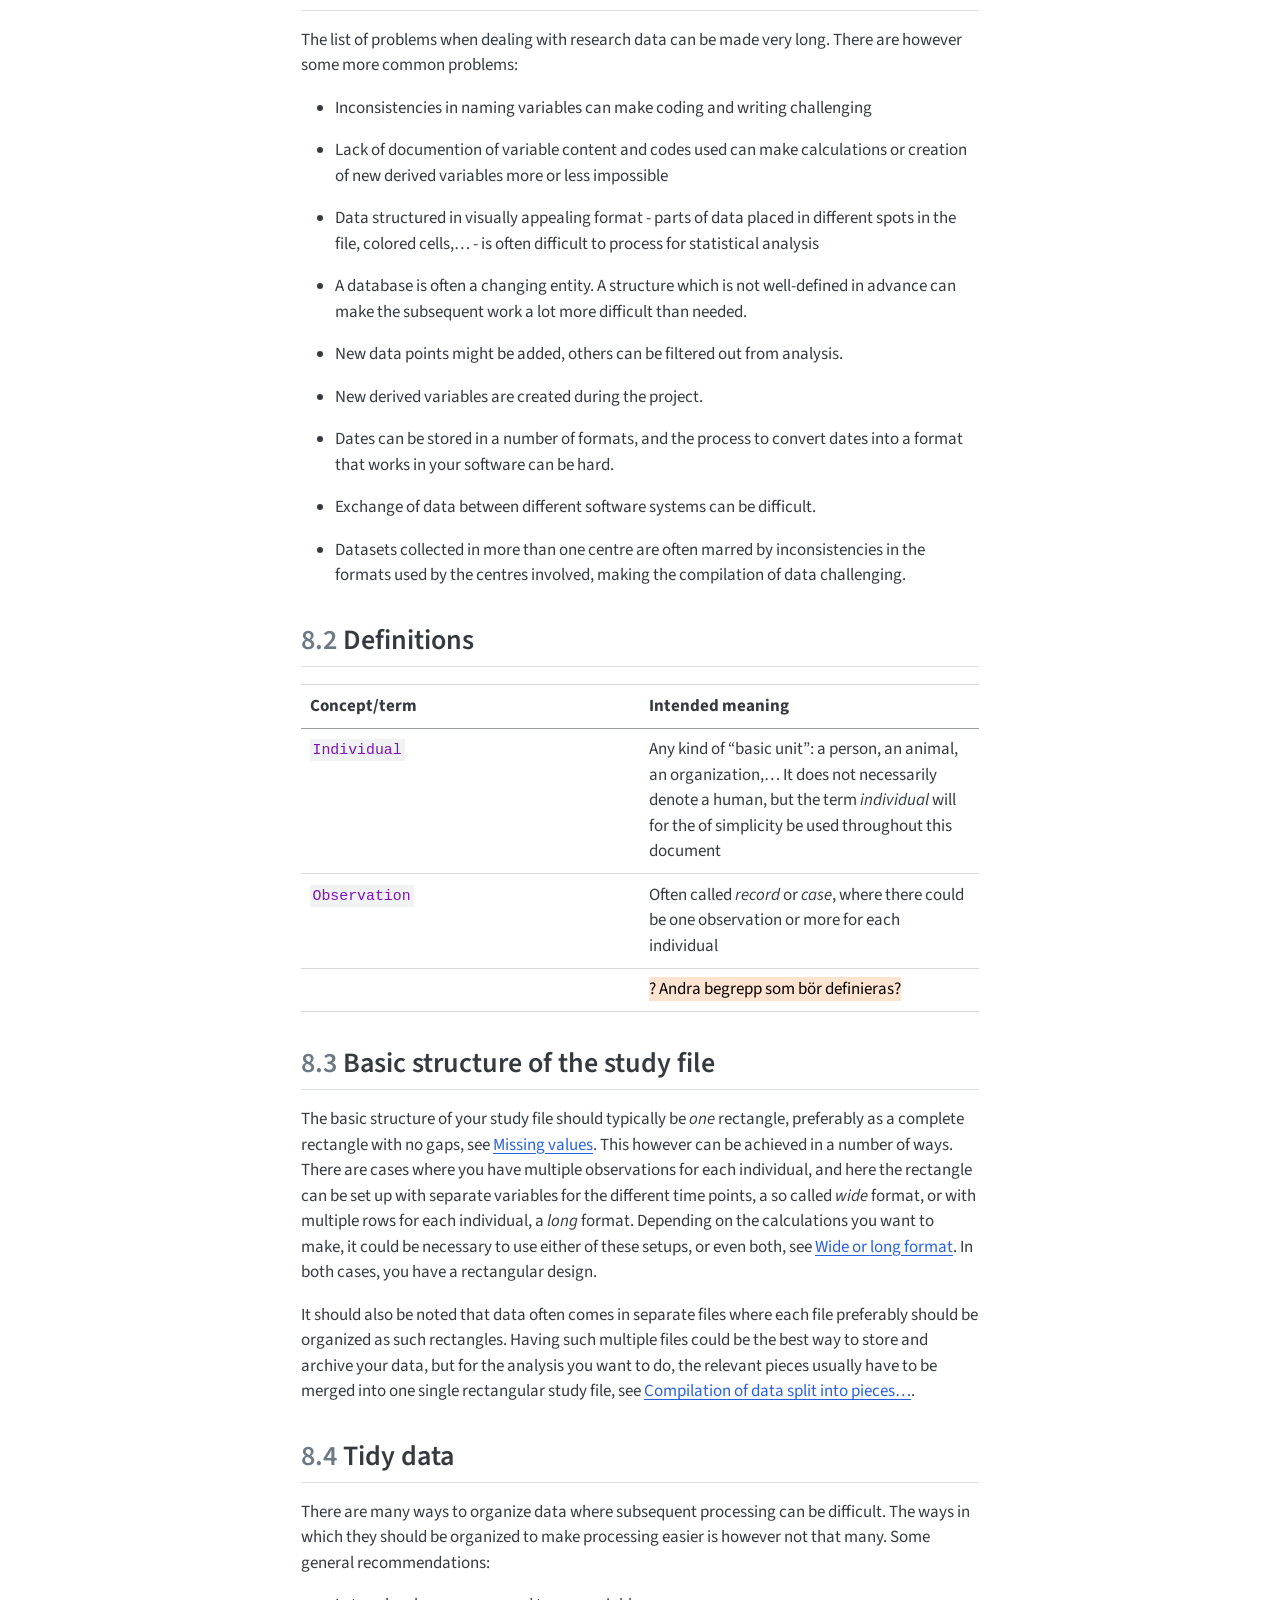
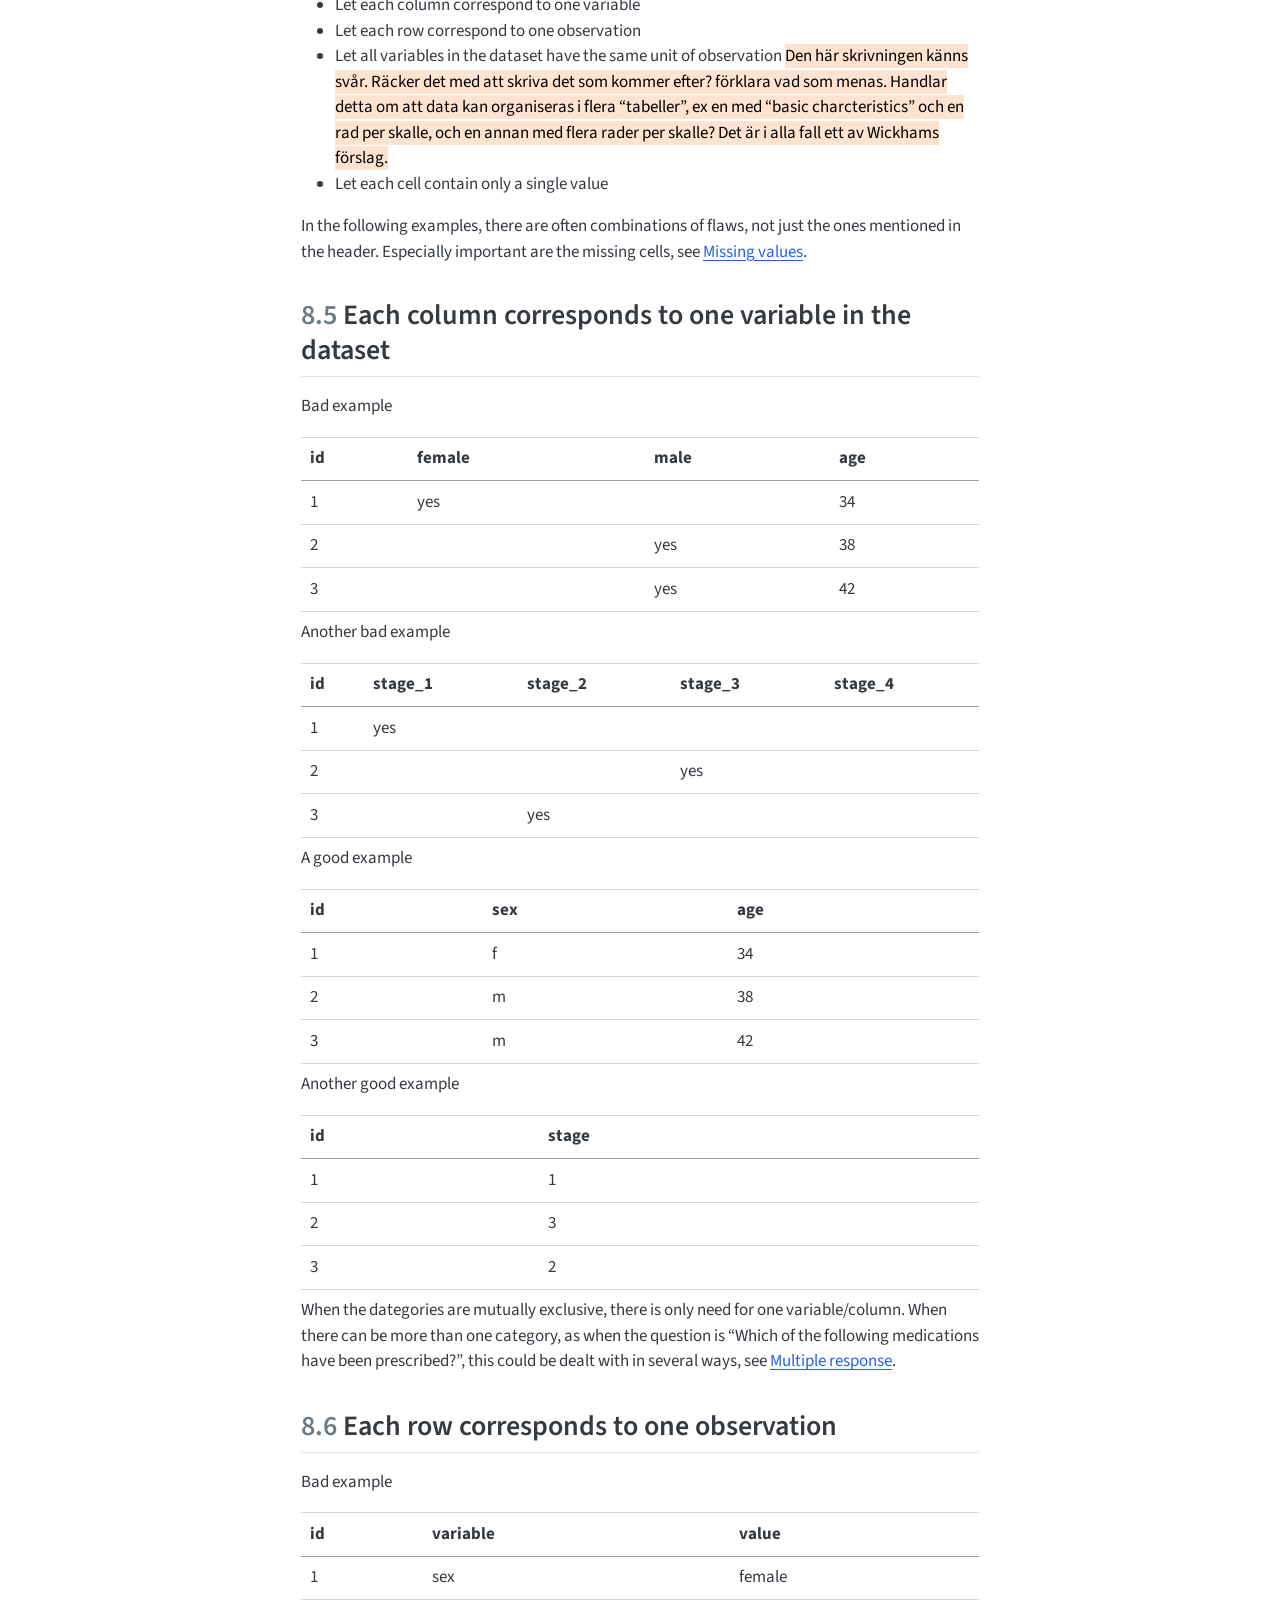
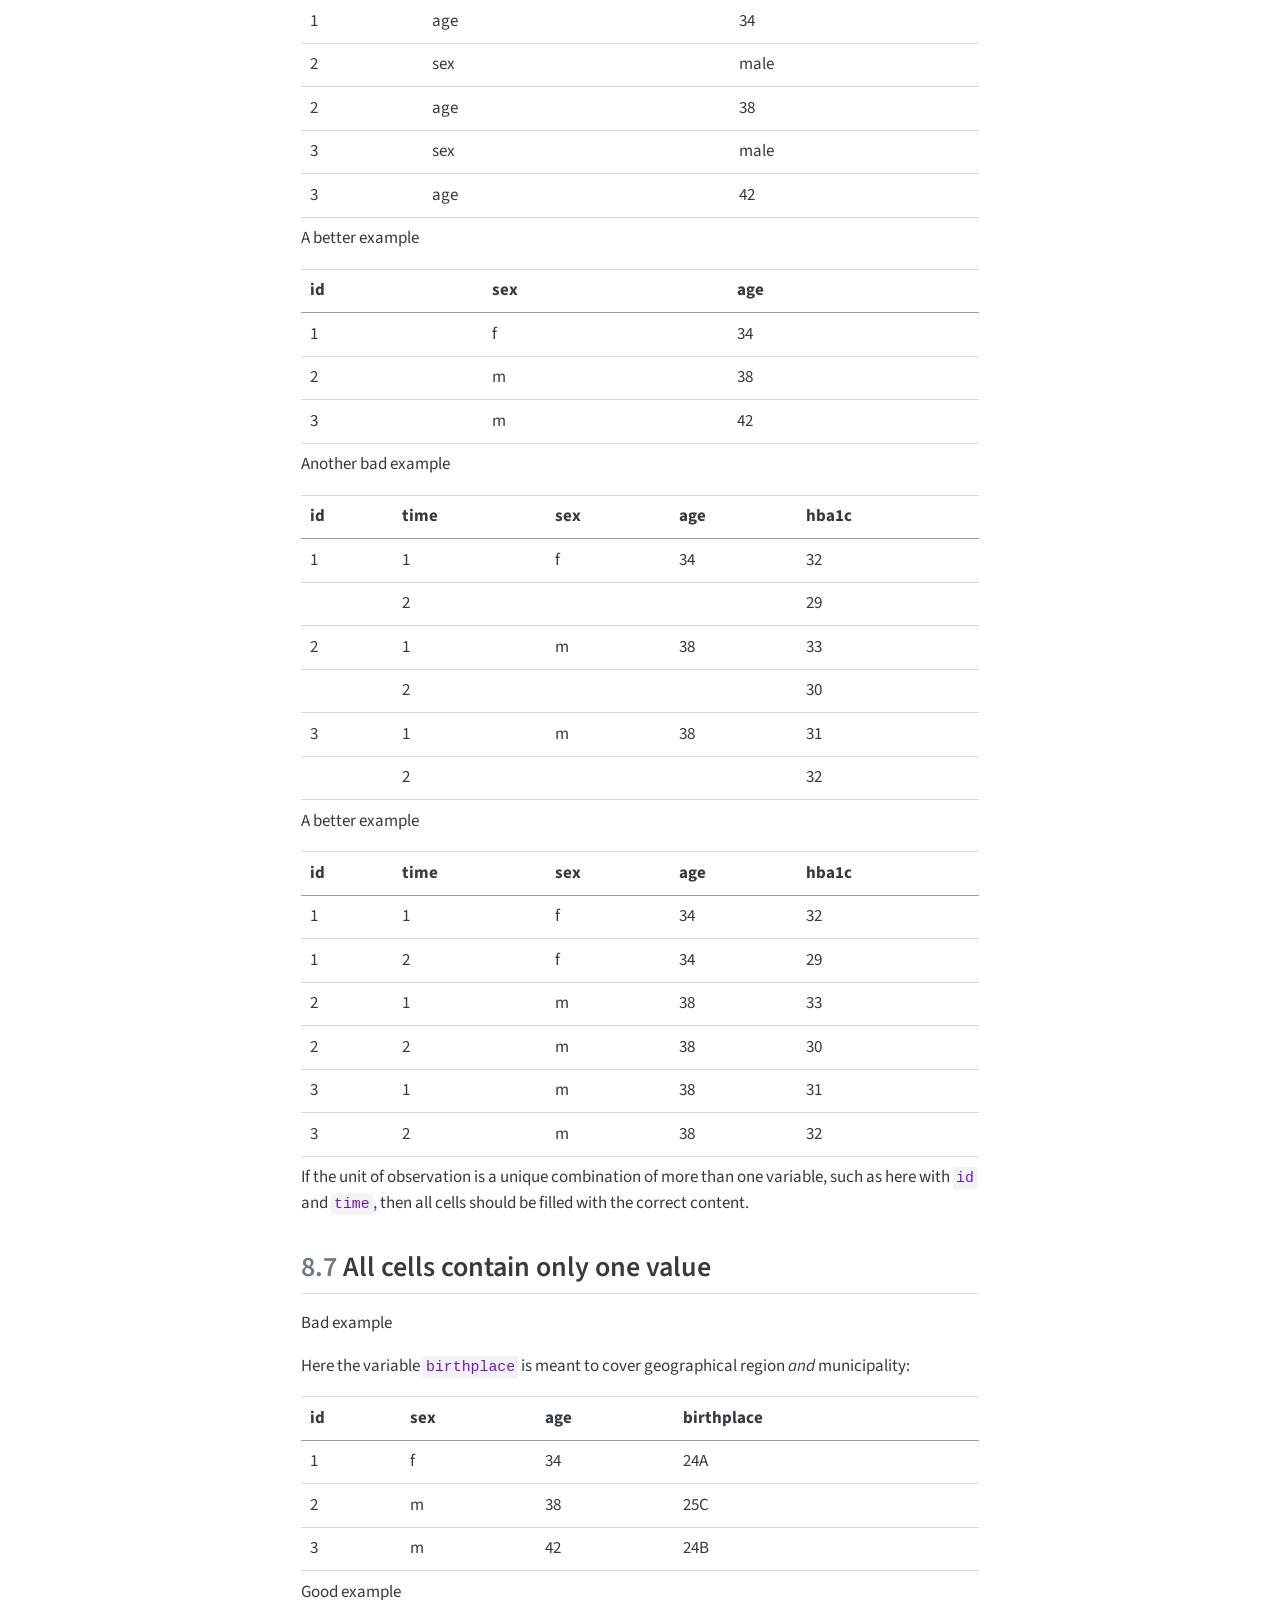
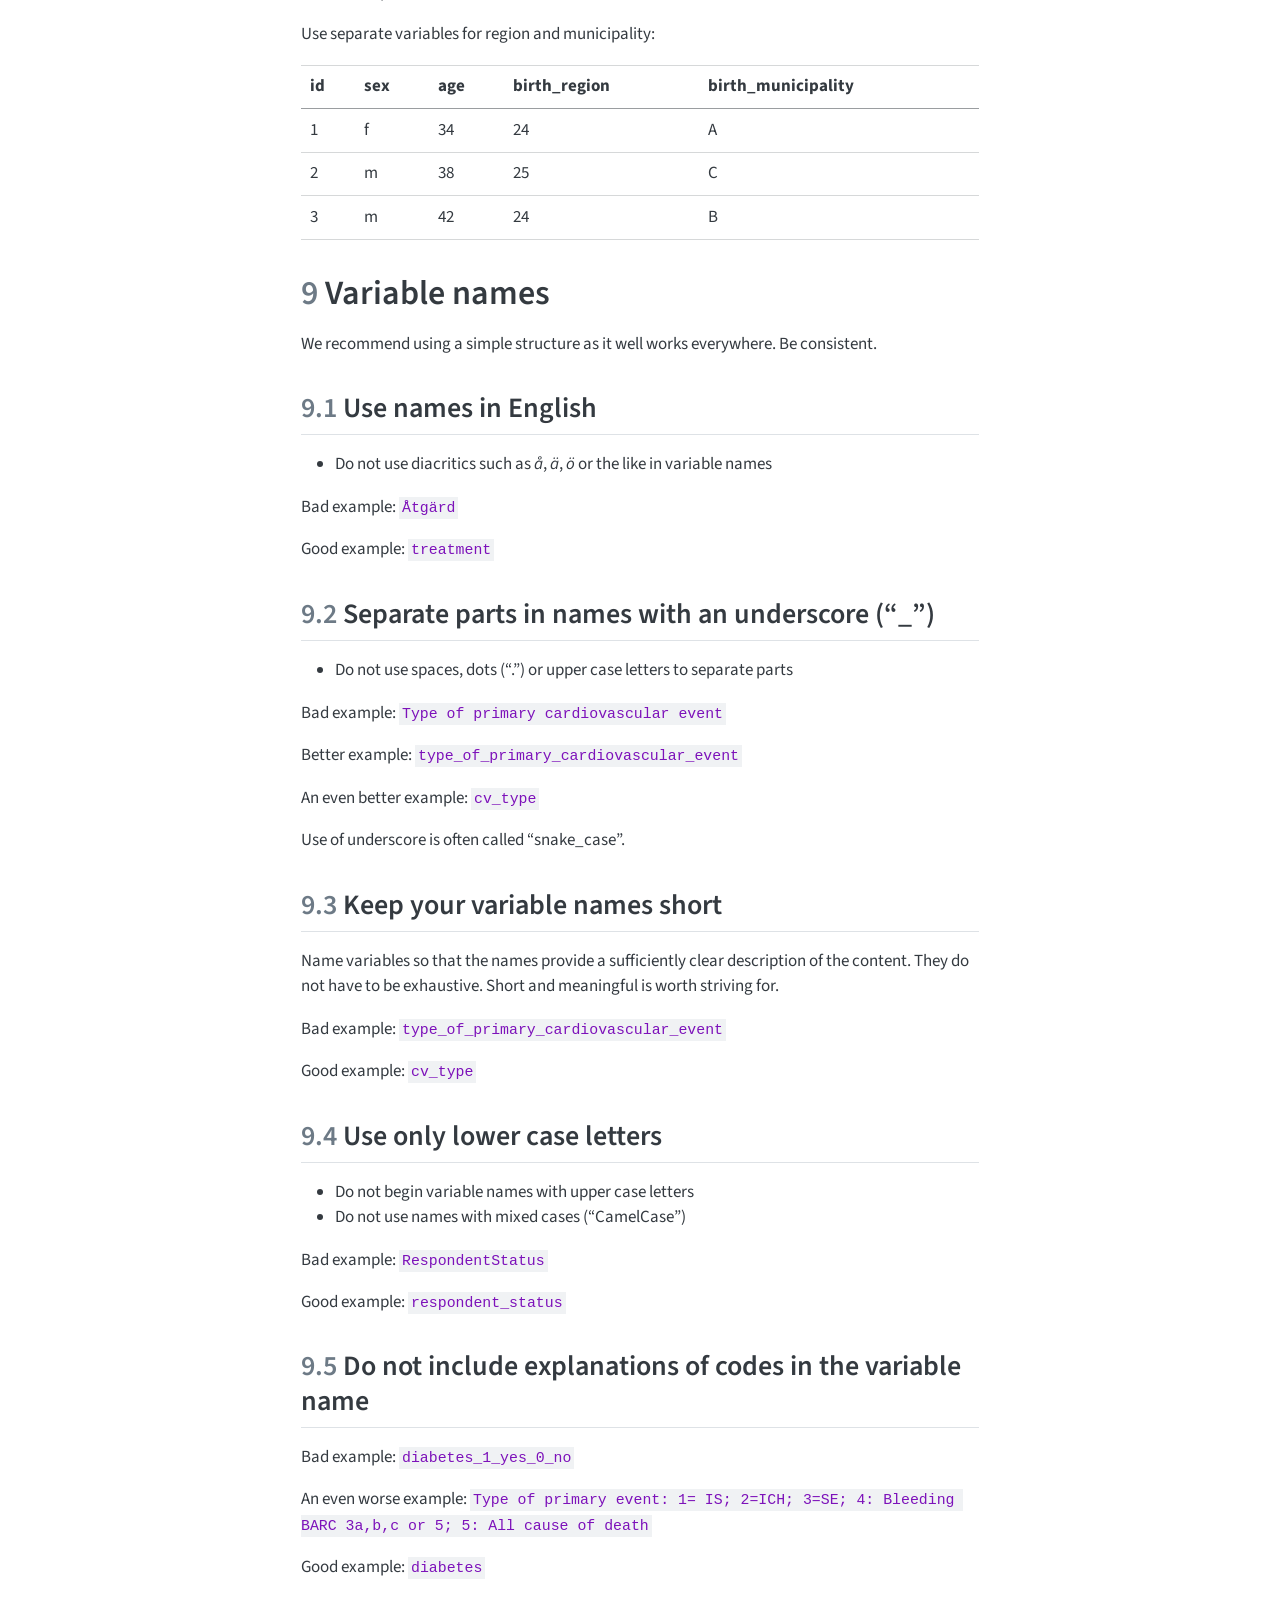
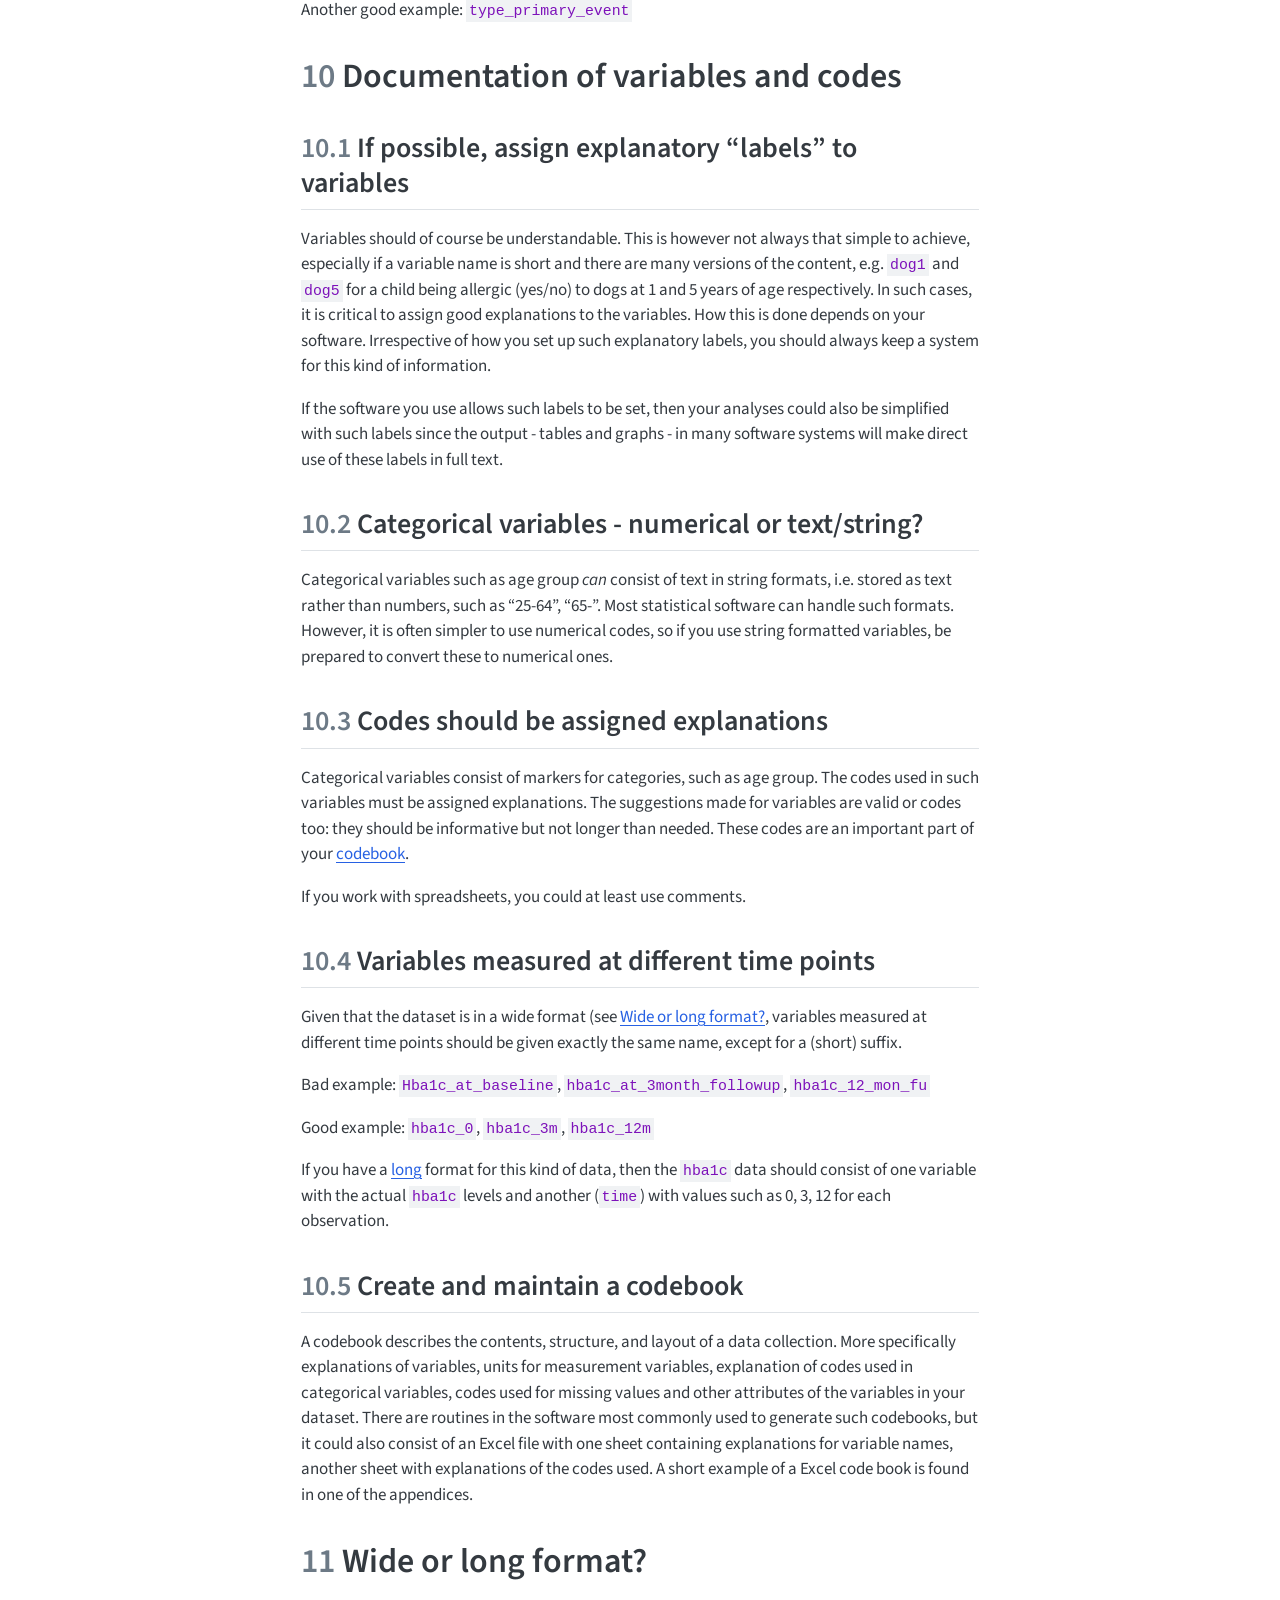
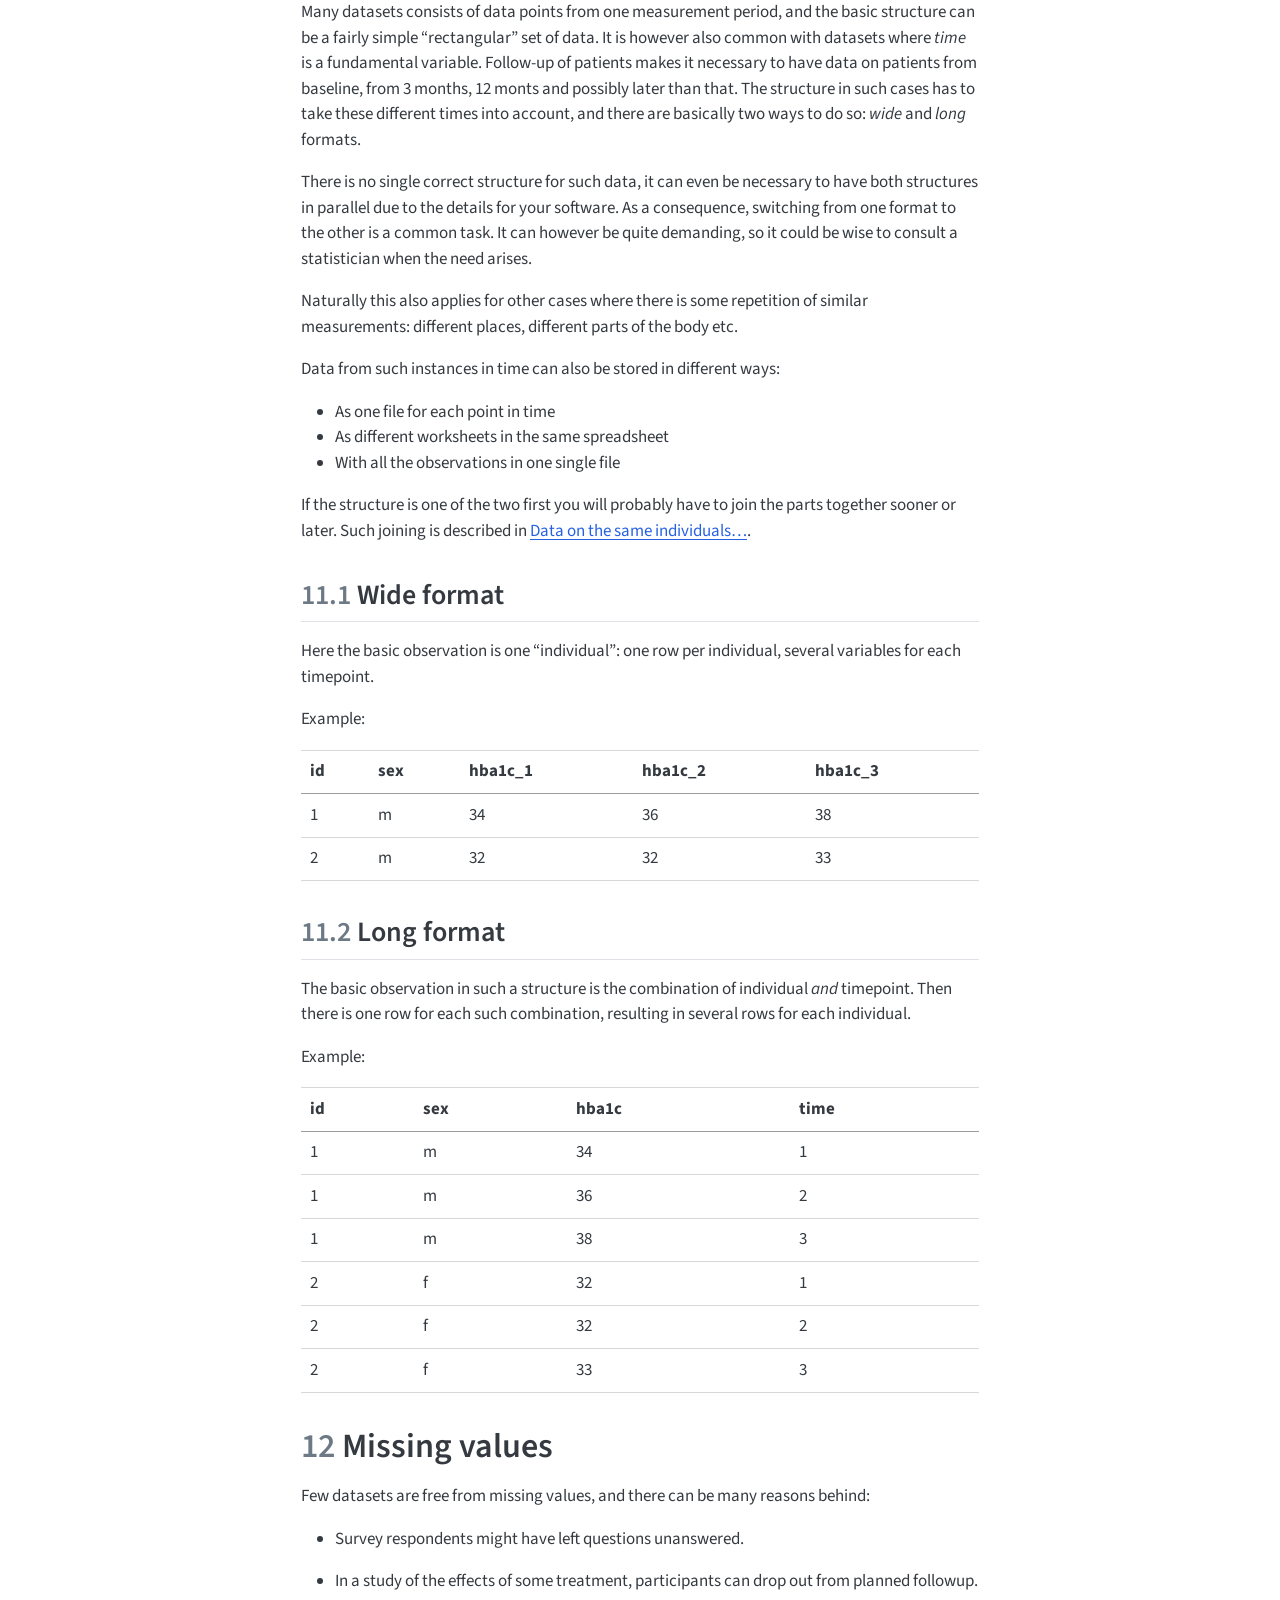
==== commit 67570b49: "deploy: a8b569057be3ca3bf960e8da56cd00a44d243c31" ====
--- a/index.html
+++ b/index.html
@@ -1292,8 +1292,6 @@
 </section>
 <section id="no-calculated-values-in-the-raw-data-files" class="level2" data-number="14.6">
 <h2 data-number="14.6" class="anchored" data-anchor-id="no-calculated-values-in-the-raw-data-files"><span class="header-section-number">14.6</span> No calculated values in the raw data files</h2>
-<p><mark>Calculations, avser det formler i Excel-blad? Eller calculated/aggregated values, typ medelvärden, standardavvikelser/…? Eller färgade celler?</mark></p>
-<p><mark>(Ett försök)</mark></p>
 <p>Bad example:</p>
 <table class="caption-top table">
 <thead>
